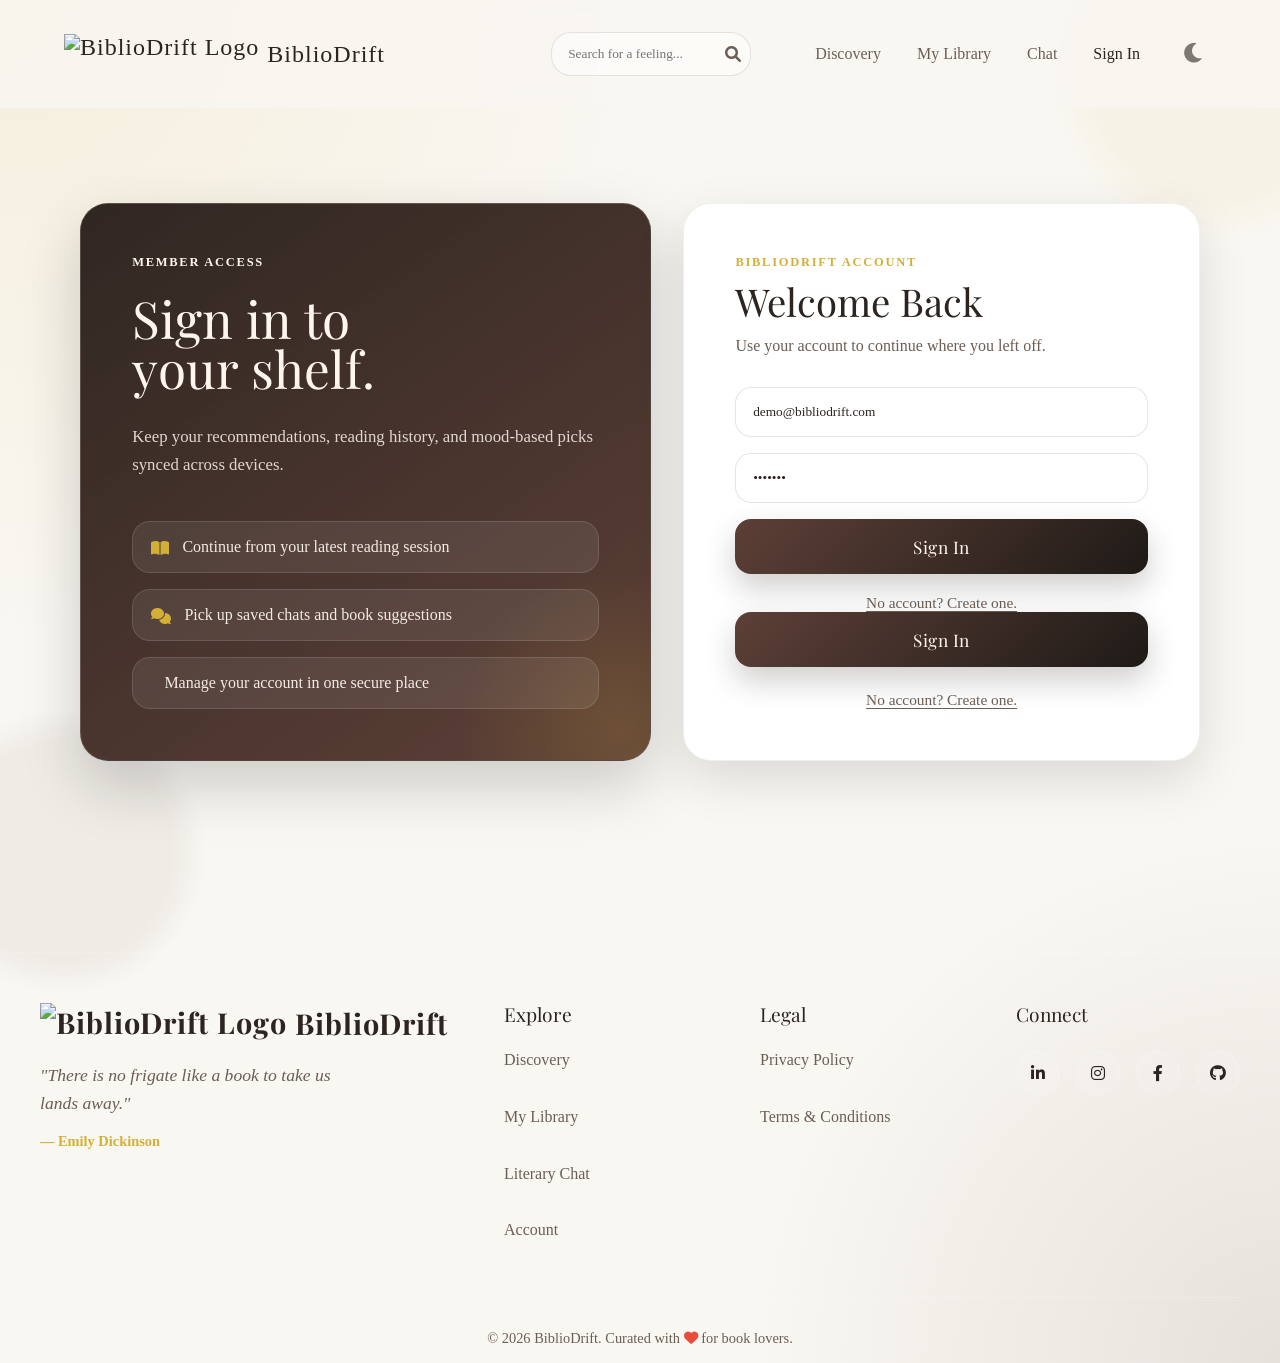
==== frontend/pages/auth.html @ 77a17949 "Merge branch 'main' into 673" ====
<!DOCTYPE html>
<html lang="en">

<head>
    <meta charset="UTF-8">
    <script>
        (function () {
            const theme = localStorage.getItem('bibliodrift_theme');
            if (theme === 'night') {
                document.documentElement.setAttribute('data-theme', 'night');
            }
        })();
    </script>
    <meta name="viewport" content="width=device-width, initial-scale=1.0">
    <title>Auth | BiblioDrift</title>
    <link rel="stylesheet" href="../css/style.css">
    <link rel="stylesheet" href="../css/style-responsive.css">
    <link href="https://fonts.googleapis.com/css2?family=Playfair+Display:wght@600&family=Georgia&display=swap"
        rel="stylesheet">
    <link rel="stylesheet" href="https://cdnjs.cloudflare.com/ajax/libs/font-awesome/6.0.0/css/all.min.css">
    <style>
        body.auth-page {
            background:
                radial-gradient(circle at top left, rgba(212, 175, 55, 0.12), transparent 34%),
                radial-gradient(circle at bottom right, rgba(93, 64, 55, 0.12), transparent 28%),
                var(--bg-color);
        }

        body.auth-page::before,
        body.auth-page::after {
            content: "";
            position: fixed;
            inset: auto;
            pointer-events: none;
            z-index: 0;
            border-radius: 50%;
            filter: blur(10px);
            opacity: 0.7;
        }

        body.auth-page::before {
            width: 18rem;
            height: 18rem;
            top: -4rem;
            right: -5rem;
            background: rgba(212, 175, 55, 0.08);
        }

        body.auth-page::after {
            width: 16rem;
            height: 16rem;
            bottom: -5rem;
            left: -4rem;
            background: rgba(93, 64, 55, 0.08);
        }

        body.auth-page main.auth-main {
            position: relative;
            z-index: 1;
            max-width: none;
            min-height: calc(100vh - 120px);
            display: flex;
            align-items: center;
            justify-content: center;
            padding: 2rem 4rem 4rem;
        }

        .auth-shell {
            width: min(1120px, 100%);
            display: grid;
            grid-template-columns: minmax(0, 1.05fr) minmax(360px, 0.95fr);
            gap: 2rem;
            align-items: stretch;
        }

        .auth-intro {
            position: relative;
            overflow: hidden;
            padding: clamp(2rem, 4vw, 3.5rem);
            border-radius: 28px;
            background:
                linear-gradient(145deg, rgba(44, 36, 32, 0.92), rgba(93, 64, 55, 0.85)),
                var(--wood-dark);
            color: #fff7ef;
            box-shadow: 0 24px 60px rgba(0, 0, 0, 0.18);
            border: 1px solid rgba(255, 255, 255, 0.12);
            display: flex;
            flex-direction: column;
            justify-content: space-between;
            min-height: 100%;
        }

        .auth-intro::after {
            content: "";
            position: absolute;
            inset: auto -8rem -8rem auto;
            width: 20rem;
            height: 20rem;
            border-radius: 50%;
            background: radial-gradient(circle, rgba(212, 175, 55, 0.16), transparent 70%);
        }

        .auth-eyebrow,
        .auth-kicker {
            letter-spacing: 0.14em;
            text-transform: uppercase;
            font-size: 0.78rem;
            font-weight: 700;
        }

        .auth-intro h1 {
            margin-top: 0.85rem;
            max-width: 10ch;
            font-size: clamp(2.25rem, 4vw, 4.25rem);
            line-height: 0.98;
        }

        .auth-copy {
            margin-top: 1.25rem;
            max-width: 34rem;
            font-size: 1.05rem;
            line-height: 1.7;
            color: rgba(255, 247, 239, 0.84);
        }

        .auth-highlights {
            list-style: none;
            margin-top: 2rem;
            display: grid;
            gap: 1rem;
            position: relative;
            z-index: 1;
        }

        .auth-highlights li {
            display: flex;
            align-items: flex-start;
            gap: 0.85rem;
            padding: 1rem 1.1rem;
            border-radius: 18px;
            background: rgba(255, 255, 255, 0.08);
            border: 1px solid rgba(255, 255, 255, 0.12);
            color: rgba(255, 247, 239, 0.93);
        }

        .auth-highlights i {
            margin-top: 0.1rem;
            color: var(--accent-gold);
            flex-shrink: 0;
        }

        .auth-container {
            width: 100%;
            max-width: none;
            margin: 0;
            padding: clamp(2rem, 4vw, 3.25rem);
            border-radius: 28px;
            text-align: left;
            background: var(--book-bg);
            backdrop-filter: blur(14px);
            box-shadow: 0 18px 50px rgba(0, 0, 0, 0.12);
            border: 1px solid rgba(0, 0, 0, 0.06);
        }

        .auth-kicker {
            color: var(--accent-gold);
        }

        #authTitle {
            margin-top: 0.7rem;
            font-size: clamp(2rem, 3vw, 2.6rem);
            line-height: 1.05;
        }

        .auth-subtitle {
            margin-top: 0.75rem;
            color: var(--text-muted);
            line-height: 1.6;
        }

        #authForm {
            margin-top: 1.75rem;
            display: grid;
            gap: 1rem;
        }

        #nameField {
            display: none;
        }

        .input-group {
            margin: 0;
        }

        .auth-input {
            width: 100%;
            min-height: 3.5rem;
            padding: 1rem 1.05rem;
            border: 1px solid var(--input-border);
            border-radius: 16px;
            background: var(--input-bg);
            font-family: "Georgia", serif;
            color: var(--text-main);
            transition: border-color 0.25s ease, box-shadow 0.25s ease, transform 0.25s ease, background-color 0.25s ease;
        }

        .auth-input::placeholder {
            color: color-mix(in srgb, var(--text-muted) 70%, transparent);
        }

        .auth-input:focus {
            outline: none;
            background: var(--book-bg);
            border-color: rgba(212, 175, 55, 0.55);
            box-shadow: 0 0 0 4px rgba(212, 175, 55, 0.16);
            transform: translateY(-1px);
        }

        .auth-btn {
            width: 100%;
            min-height: 3.65rem;
            padding: 1rem 1.2rem;
            border: none;
            border-radius: 16px;
            cursor: pointer;
            background: linear-gradient(135deg, var(--wood-dark), #1f1a17);
            color: #fff7ef;
            font-family: 'Playfair Display', serif;
            font-size: 1.08rem;
            letter-spacing: 0.03em;
            box-shadow: 0 14px 30px rgba(44, 36, 32, 0.22);
            transition: transform 0.2s ease, box-shadow 0.2s ease, filter 0.2s ease;
        }

        .auth-btn:hover {
            transform: translateY(-1px);
            box-shadow: 0 18px 34px rgba(44, 36, 32, 0.28);
            filter: brightness(1.04);
        }

        .auth-footer {
            margin-top: 1.25rem;
            text-align: center;
        }

        .toggle-link {
            display: inline-flex;
            color: var(--text-muted);
            font-size: 0.96rem;
            cursor: pointer;
            text-decoration: underline;
            text-underline-offset: 0.2em;
        }

        @media (max-width: 900px) {
            body.auth-page main.auth-main {
                padding: 1.5rem 1rem 2.5rem;
            }

            .auth-shell {
                grid-template-columns: 1fr;
            }

            .auth-intro {
                order: 2;
                min-height: auto;
            }

            .auth-container {
                order: 1;
            }
        }

        @media (max-width: 560px) {
            body.auth-page main.auth-main {
                padding-inline: 0.75rem;
            }

            .auth-intro,
            .auth-container {
                border-radius: 22px;
            }

            .auth-highlights li {
                padding: 0.9rem 0.95rem;
            }
        }
    </style>
    <link rel="icon" href="../assets/images/biblioDrift_favicon.png" type="image/png">
    <!-- PWA -->
    <link rel="manifest" href="../manifest.json">
    <meta name="theme-color" content="#2c2420">
    <meta name="apple-mobile-web-app-capable" content="yes">
    <meta name="apple-mobile-web-app-status-bar-style" content="black-translucent">
    <meta name="apple-mobile-web-app-title" content="BiblioDrift">
    <link rel="apple-touch-icon" href="../assets/images/biblioDrift_favicon.png">
</head>

<body class="auth-page">
    <header>
        <a href="index.html" class="logo">
            <img style="height: 40px" src="../assets/images/biblioDrift_favicon.png" alt="BiblioDrift Logo"> BiblioDrift
        </a>
        <div class="header-controls">
            <div class="search-bar">
                <input type="text" id="searchInput" class="search-input" placeholder="Search for a feeling...">
                <i class="fa-solid fa-search search-icon"></i>
            </div>
            <nav class="nav-links">
                <div class="tooltip">
                    <a href="index.html">Discovery</a>
                    <span class="tooltip-text"><i class="fa-solid fa-wand-magic-sparkles"></i> Explore books</span>
                </div>
                <div class="tooltip">
                    <a href="library.html">My Library</a>
                    <span class="tooltip-text"><i class="fa-solid fa-book"></i> My Library</span>
                </div>
                <div class="tooltip">
                    <a href="chat.html">Chat</a>
                    <span class="tooltip-text"><i class="fa-solid fa-comments"></i> Chat</span>
                </div>
                <div class="tooltip">
                    <a href="auth.html" class="active">Sign In</a>
                    <span class="tooltip-text"><i class="fa-solid fa-key"></i> Access account</span>
                </div>
            </nav>
            <button id="themeToggle" class="btn-icon" title="Toggle Theme">
                <i class="fa-solid fa-moon"></i>
            </button>
        </div>
    </header>

    <main class="auth-main">
        <section class="auth-shell">
            <aside class="auth-intro" aria-label="Authentication benefits">
                <p class="auth-eyebrow">Member access</p>
                <h1>Sign in to your shelf.</h1>
                <p class="auth-copy">
                    Keep your recommendations, reading history, and mood-based picks synced across devices.
                </p>
                <ul class="auth-highlights">
                    <li><i class="fa-solid fa-book-open"></i> Continue from your latest reading session</li>
                    <li><i class="fa-solid fa-comments"></i> Pick up saved chats and book suggestions</li>
                    <li><i class="fa-solid fa-shield-heart"></i> Manage your account in one secure place</li>
                </ul>
            </aside>

            <div class="auth-container">
                <p class="auth-kicker">BiblioDrift account</p>
                <h2 id="authTitle">Welcome Back</h2>
                <p class="auth-subtitle">Use your account to continue where you left off.</p>

                <form id="authForm" data-mode="login" onsubmit="handleAuth(event)">
                    <div id="nameField">
                        <input type="text" id="username" class="auth-input" placeholder="Full Name" autocomplete="name">
                    </div>

                    <div class="input-group">
                        <input type="email" id="email" class="auth-input" placeholder="Email Address" value="demo@bibliodrift.com" required autocomplete="email">
                    </div>

                    <div class="input-group">
                        <input type="password" id="password" class="auth-input" placeholder="Password" value="demo123" required autocomplete="current-password">
                    </div>

                    <button type="submit" id="submitBtn" class="auth-btn">
                        Sign In
                    </button>
                </form>

                <div class="auth-footer">
                    <span id="toggleText" class="toggle-link">
                        No account? Create one.
                    </span>
                </div>
                
                <!-- 
                    =============================================================
                    SECURITY COMPLIANCE: CSRF TOKEN FIELD
                    =============================================================
                    This hidden input is dynamically populated with a one-time 
                    security token provided by the backend. It protects against
                    Cross-Site Request Forgery attacks by ensuring that the 
                    form submission originated from this specific application 
                    instance.
                    =============================================================
                -->
                <input type="hidden" id="csrf_token" name="csrf_token" value="">
                
                <!-- Primary Action Button -->
                <button type="submit" id="submitBtn" class="auth-btn">
                    Sign In
                </button>
            </form>
            
            <!-- Mode Toggle Link -->
            <div class="auth-footer" style="margin-top: 1.5rem;">
                <span id="toggleText" class="toggle-link">
                    No account? Create one.
                </span>
            </div>
        </section>
    </main>

    <script src="../js/config.js"></script>
    <script src="../js/footer.js"></script>
    <script src="../js/app.js"></script>
    <script src="../script/header-scroll.js"></script>
    <script>
        const toggleText = document.getElementById('toggleText');
        const authForm = document.getElementById('authForm');
        const authTitle = document.getElementById('authTitle');
        const nameField = document.getElementById('nameField');
        const submitBtn = document.getElementById('submitBtn');
        const passwordInput = document.getElementById('password');

        if (toggleText) {
            toggleText.addEventListener('click', () => {
                const isLogin = authForm.dataset.mode !== 'register';
                if (isLogin) {
                    authForm.dataset.mode = 'register';
                    authTitle.textContent = 'Create Account';
                    nameField.style.display = 'block';
                    submitBtn.textContent = 'Sign Up';
                    toggleText.textContent = 'Already have an account? Sign in.';
                    passwordInput.autocomplete = 'new-password';
                } else {
                    authForm.dataset.mode = 'login';
                    authTitle.textContent = 'Welcome Back';
                    nameField.style.display = 'none';
                    submitBtn.textContent = 'Sign In';
                    toggleText.textContent = 'No account? Create one.';
                    passwordInput.autocomplete = 'current-password';
                }
            });
        }
    </script>
    <script src="../js/pwa.js"></script>
    <script>
        /**
         * ==============================================================================
         * CSRF INITIALIZATION LOGIC
         * ==============================================================================
         * On document load, we query the backend's CSRF endpoint to retrieve a 
         * fresh security token. This token is then stored in the hidden form 
         * field and utilized in the 'handleAuth' submission headers.
         * ==============================================================================
         */
        document.addEventListener('DOMContentLoaded', async () => {
            try {
                // We use MOOD_API_BASE from config.js
                const response = await fetch(`${MOOD_API_BASE}/csrf-token`, {
                    method: 'GET',
                    credentials: 'include'
                });
                
                if (response.ok) {
                    const result = await response.json();
                    const token = result.data?.csrf_token;
                    
                    if (token) {
                        const csrfInput = document.getElementById('csrf_token');
                        if (csrfInput) {
                            csrfInput.value = token;
                            if (window.IS_DEV) console.log('[Security] CSRF Token initialized successfully.');
                        }
                    }
                } else {
                    console.error('[Security] Failed to fetch CSRF token from backend.');
                }
            } catch (error) {
                console.error('[Security] Network error while fetching security token:', error);
            }
        });
    </script>
</body>

</html>
---- frontend/css/style.css ----
:root {
    /* Fix: WCAG AA Contrast Floor - Issue #534 */
.glass-panel,
.book-tooltip,
.book-detail-modal,
[class*="glass"] {
    background: rgba(0, 0, 0, 0.45) !important;
    backdrop-filter: blur(12px);
    -webkit-backdrop-filter: blur(12px);
}
    /* Day Theme (Default) */
    --bg-color: #f9f7f2;
    --header-bg: rgba(249, 247, 242, 0.8);
    --text-main: #2c2420;
    --text-muted: #6b5e55;
    --accent-gold: #d4af37;
    --wood-dark: #5d4037;
    --wood-light: #8d6e63;
    --glass-bg: rgba(255, 255, 255, 0.1);
    --glass-border: rgba(255, 255, 255, 0.2);
    --shadow-soft: 0 10px 30px rgba(0, 0, 0, 0.05);
    --input-bg: rgba(255, 255, 255, 0.5);
    --input-border: rgba(0, 0, 0, 0.1);
    --book-bg: #fff;
    --paper-color: #fffdf9;

    /* Vibe Colors */
    --vibe-mystery: #78909c;
    --vibe-romance: #ef9a9a;
    --vibe-classic: #a1887f;

    /* Dimensions */
    --book-width: 160px;
    --book-height: 240px;
    --book-thick: 40px;
}

[data-theme="night"] {
    /* Night Theme (Dark Wood) */
    --bg-color: #1e1a18;
    --header-bg: rgba(30, 26, 24, 0.85);
    --text-main: #e0d5cb;
    --text-muted: #a89a8e;
    --accent-gold: #fccb4e;
    --wood-dark: #3e2723;
    --wood-light: #5d4037;
    --glass-bg: rgba(0, 0, 0, 0.3);
    --glass-border: rgba(255, 255, 255, 0.05);
    --shadow-soft: 0 10px 40px rgba(0, 0, 0, 0.4);
    --input-bg: rgba(0, 0, 0, 0.2);
    --input-border: rgba(255, 255, 255, 0.1);
    --book-bg: #2c2420;
    --paper-color: #e0d5cb;
}

* {
    box-sizing: border-box;
    margin: 0;
    padding: 0;
}

html {
    scroll-behavior: smooth;
    transition: background-color 0.4s ease, color 0.4s ease;
}

body {
    background-color: var(--bg-color);
    color: var(--text-main);
    font-family: "Georgia", serif;
    /* Classic serif for books */
    overflow-x: hidden;
    min-height: 100vh;
    transition: background-color 0.4s ease, color 0.4s ease, border-color 0.4s ease, box-shadow 0.4s ease;
}

/* Explicit night-mode overrides — bulletproof fallback */
[data-theme="night"] body,
html[data-theme="night"],
html[data-theme="night"] body {
    background-color: #1e1a18 !important;
    color: #fff5f5 !important;
}

[data-theme="night"] header {
    background: rgba(30, 26, 24, 0.85) !important;
}

[data-theme="night"] .search-input,
[data-theme="night"] input {
    background: rgba(0, 0, 0, 0.2) !important;
    color: #e0d5cb !important;
    border-color: rgba(255, 255, 255, 0.1) !important;
}


/* Global Wooden Scrollbar Styling */
::-webkit-scrollbar {
    width: 12px;
}

::-webkit-scrollbar-track {
    background: var(--bg-color);
}

::-webkit-scrollbar-thumb {
    background: linear-gradient(180deg, var(--wood-dark), var(--wood-light));
    border-radius: 6px;
    border: 2px solid var(--bg-color);
}

::-webkit-scrollbar-thumb:hover {
    background: linear-gradient(180deg, var(--wood-light), var(--wood-dark));
    box-shadow: inset 0 0 6px rgba(0, 0, 0, 0.3);
}

h1,
h2,
h3 {
    font-weight: normal;
    font-family: "Playfair Display", serif;
    /* Elegant headings */
}

/* --- Layout --- */
header {
    padding: 2rem 4rem;
    display: flex;
    justify-content: space-between;
    align-items: center;
    position: sticky;
    top: 0;
    z-index: 100;
    background: var(--header-bg);
    backdrop-filter: blur(10px);
    transition: background-color 0.4s ease, color 0.4s ease, backdrop-filter 0.4s ease;
}

.header-controls {
    display: flex;
    align-items: center;
    gap: 2rem;
}

.search-bar {
    position: relative;
    display: flex;
    align-items: center;
}

.search-input {
    background: var(--input-bg);
    border: 1px solid var(--input-border);
    padding: 0.5rem 1rem;
    border-radius: 20px;
    font-family: "Georgia", serif;
    width: 200px;
    transition: all 0.4s ease;
    outline: none;
    color: var(--text-main);
}

.search-input:focus {
    background: var(--book-bg);
    width: 300px;
    box-shadow: var(--shadow-soft);
}

.search-icon {
    position: absolute;
    right: 10px;
    color: var(--text-muted);
    cursor: pointer;
    transition: color 0.3s ease;
}

.search-icon:hover {
    color: var(--text-main);
}

.logo {
    font-size: 1.5rem;
    letter-spacing: 1px;
    color: var(--text-main);
    text-decoration: none;
    display: flex;
    align-items: center;
    gap: 0.5rem;
}

.nav-links a {
    text-decoration: none;
    color: var(--text-muted);
    margin-left: 2rem;
    transition: color 0.3s ease;
}

.nav-links a:hover,
.nav-links a.active {
    color: var(--text-main);
}

/* === ANIMATED HOVER TOOLTIPS FOR NAVIGATION (NEW) === */
.tooltip {
    position: relative;
    display: inline-block;
}

.tooltip-text {
    position: absolute;
    left: 50%;
    bottom: calc(100% + 8px);
    transform: translateX(-50%) scale(0.95) translateY(6px);
    padding: 10px 14px;
    background: #fffaf3;
    color: #2b2b2b;
    font-size: 13px;
    font-weight: 500;
    white-space: nowrap;
    border-radius: 10px;
    box-shadow: 0 8px 20px rgba(0, 0, 0, 0.15);
    border: 1px solid rgba(0, 0, 0, 0.08);
    opacity: 0;
    visibility: hidden;
    pointer-events: none;
    transition: all 0.25s ease;
    z-index: 9999;
}

.tooltip-text::after {
    content: "";
    position: absolute;
    top: 100%;
    left: 50%;
    transform: translateX(-50%) rotate(45deg);
    width: 12px;
    height: 12px;
    background: #fffaf3;
    border-left: 1px solid rgba(0, 0, 0, 0.08);
    border-bottom: 1px solid rgba(0, 0, 0, 0.08);
}

.tooltip:hover .tooltip-text {
    opacity: 1;
    visibility: visible;
    transform: translateX(-40%) scale(1) translateY(0);
}

.tooltip-text i {
    margin-right: 5px;
    color: var(--accent-gold);
}

main {
    padding: 2rem 4rem;
    max-width: 1400px;
    margin: 0 auto;
    width: 100%;
    overflow-x: hidden;
}

/* --- Hero --- */
.hero {
    text-align: center;
    padding: 6rem 1rem;
    animation: heroFade 1s ease-out;
}

@keyframes heroFade {
    from {
        opacity: 0;
        transform: translateY(15px);
    }

    to {
        opacity: 1;
        transform: translateY(0);
    }
}


.hero h1 {
    font-size: clamp(2.5rem, 8vw, 4.5rem);
    margin-bottom: 1.5rem;
    font-style: italic;
    line-height: 1.2;
    letter-spacing: 0.5px;
    text-shadow: 2px 2px 4px rgba(0, 0, 0, 0.2);
}

.hero p {
    color: var(--text-muted);
    font-size: 1.2rem;
    line-height: 1.8;
    max-width: 55ch;
    margin: 0 auto;
}

/* --- Curated Tables (Horizontal Scroll) --- */
.curated-section {
    margin-bottom: 6rem;
    width: 100%;
    overflow-x: hidden;
}

.section-header {
    margin-: 0 1rem 0.5rem 1rem;
    display: flex;
    justify-content: space-between;
    align-items: baseline;
    flex-wrap: wrap;
    gap: 1rem
    justify-content: space-between;
    align-items: baseline;
}

.curated-row {
    display: flex;
    gap: 3rem;
    padding: 2rem 1rem;
    overflow-x: auto;
    overflow-y: hidden;
    /* Allow horizontal scrolling on mobile */
    perspective: 1000px;
    -webkit-overflow-scrolling: touch;
    scroll-behavior: smooth;
    flex-wrap: nowrap;
}

/* --- 3D Book Component --- */
.book-scene {
    width: var(--book-width);
    height: var(--book-height);
    perspective: 1000px;
    cursor: pointer;
    flex-shrink: 0;
    min-width: var(--book-width);
}

.book {
    width: 100%;
    height: 100%;
    position: relative;
    transform-style: preserve-3d;
    /* Bouncy cozy feel */
    transform-origin: center center -20px;
    /* Pivot inside the book */
    animation: floatIn 0.8s ease-out backwards;
}

@keyframes floatIn {
    from {
        opacity: 0;
        transform: translateY(50px) scale(0.9);
    }

    to {
        opacity: 1;
        transform: translateY(0) scale(1);
    }
}

.book.flipped {
    transform: rotateY(180deg) scale(1.2) translateZ(50px);
    /* Expand and bring closer */
    z-index: 100;
}

/* Book Faces */
.book__face {
    position: absolute;
    width: 100%;
    height: 100%;
    backface-visibility: hidden;
    /* Hide back when front is clear */
    border-radius: 4px 8px 8px 4px;
    box-shadow: 5px 5px 15px rgba(0, 0, 0, 0.15);
}

.book__face--front {
    background: var(--book-bg);
    transform: rotateY(0deg);
    z-index: 2;
}

.book__face--front img {
    width: 100%;
    height: 100%;
    object-fit: cover;
    border-radius: 4px 8px 8px 4px;
}

.book__face--back {
    transform: rotateY(180deg);
    background: var(--paper-color);
    /* Paper color */
    padding: 1.5rem;
    display: flex;
    flex-direction: column;
    justify-content: space-between;
    border: 1px solid var(--glass-border);
    z-index: 1;
    color: #2c2420;
    /* Keep text dark for paper feel even in night mode */
}

/* The Spine */
.book__face--spine {
    position: absolute;
    width: var(--book-thick);
    height: 100%;
    left: 0;
    top: 0;
    transform: rotateY(-90deg) translateZ(calc(var(--book-thick) / 2));
}

/* Improved 3D Box Model */
/* Re-defining .book for proper thickness volume */
.book {
    transform-origin: center center -20px;
    /* Pivot inside the book */
}

.book__face--front {
    transform: translateZ(20px);
}

.book__face--back {
    transform: rotateY(180deg) translateZ(20px);
}

.book__face--spine {
    width: 40px;
    height: 100%;
    background: #333;
    /* Default spine color */
    transform: rotateY(-90deg) translateZ(20px);
    /* Adjust positioning to be flush left of front face */
    left: -20px;
    /* Half thickness */
}

.book__face--right {
    /* Pages */
    width: 40px;
    height: 100%;
    background: linear-gradient(to right, #fff, #f0f0f0 20%, #fff 40%);
    transform: rotateY(90deg) translateZ(140px);
    /* Width - half thickness */
    left: auto;
    right: -20px;
}

/* Hover Effect: Pull out */
.book-scene:hover .book:not(.flipped) {
    transform: translateZ(30px) translateY(-10px) rotateY(-10deg);
}

/* Glassmorphism Overlay (Quick view) */
.glass-overlay {
    position: absolute;
    bottom: 10px;
    left: 10px;
    right: 10px;
    background: rgba(255, 255, 255, 0.7);
    backdrop-filter: blur(8px);
    padding: 0.5rem;
    border-radius: 6px;
    opacity: 0;
    transform: translateY(10px);
    transition: all 0.3s ease;
    pointer-events: none;
    /* Let clicks pass to book */
}

.book-scene:hover .glass-overlay {
    opacity: 1;
    transform: translateY(0);
}

/* Back of book content */
.handwritten-note {
    font-family: "Courier New", Courier, monospace;
    /* Placeholder for handwriting font */
    color: var(--text-muted);
    font-size: 0.9rem;
    line-height: 1.4;
    background: #fffdc2;
    padding: 10px;
    transform: rotate(-2deg);
    box-shadow: 2px 2px 5px rgba(0, 0, 0, 0.1);
    margin-bottom: 1rem;
}

/* Read details Button */
.read-details-btn {
    background-color: #3e2723; 
    color: #fffdf9;
    border: 1px solid var(--accent-gold);
    padding: 6px 16px; 
    border-radius: 6px;
    font-family: 'Playfair Display', 'Georgia', serif;
    font-size: 0.82rem;
    cursor: pointer;
    display: flex;
    align-items: center;
    justify-content: center;
    gap: 6px; 
    margin: 8px auto 14px auto;
    width: 96%; 
    box-shadow: 0 3px 6px rgba(0, 0, 0, 0.15);
    transition: background-color 0.2s ease-in-out;
    white-space: nowrap; 
}

.read-details-btn:hover {
    background-color: #5d4037;
}

.book__face--back .book-actions {
    justify-content: space-around;
    padding: 0 10px;
    width: 100%;
    margin-bottom: -6px;
}

.book-actions {
    display: flex;
    gap: 0.35rem;
    justify-content: center;
    align-items: center;
    width: 100%;
}

.btn-icon {
    border: none;
    background: none;
    cursor: pointer;
    font-size: 1rem;
    padding: 0.15rem 0.25rem;
    opacity: 0.6;
    transition: opacity 0.2s, transform 0.12s;
}

.btn-icon:hover {
    opacity: 1;
    transform: scale(1.08);
}

/* --- Virtual Shelves --- */
.shelves-container {
    width: 100%;
    overflow-x: hidden;
    display: flex;
    flex-direction: column;
    gap: 4rem;
    padding: 2rem 0;
}

.shelf-row {
    position: relative;
    padding: 0 2rem 1.5rem 2rem;
    /* Realistic Wood Texture Gradient */
    background:
        repeating-linear-gradient(90deg,
            transparent 0,
            transparent 4px,
            rgba(0, 0, 0, 0.02) 5px,
            transparent 10px),
        linear-gradient(to bottom, #5d4037 0%, #3e2723 100%);
    border-bottom: 25px solid #281a15;
    /* Thicker front lip */
    border-radius: 4px;
    box-shadow:
        0 20px 20px -10px rgba(0, 0, 0, 0.3),
        inset 0 2px 20px rgba(0, 0, 0, 0.2);
    display: flex;
    align-items: flex-end;
    gap: 1.5rem;
    /* More spacing for expanded books */
    min-height: 280px;
    flex-wrap: nowrap;
    overflow-x: auto;
    -webkit-overflow-scrolling: touch;
}

.shelf-row::after {
    /* Depth shadow on wall behind books */
    content: "";
    position: absolute;
    bottom: 25px;
    /* Above bottom lip */
    left: 0;
    right: 0;
    height: 100%;
    z-index: -1;
    background: linear-gradient(to bottom,
            rgba(0, 0, 0, 0.1),
            rgba(0, 0, 0, 0.4));
    pointer-events: none;
}

.shelf-label {
    position: absolute;
    top: -20px;
    left: 0;
    font-size: 1.2rem;
    color: var(--wood-light);
    font-style: italic;
}

/* --- Mood Analysis Styles --- */

/* Mood Tags on Book Covers */
.mood-tags {
    position: absolute;
    top: 5px;
    left: 5px;
    display: flex;
    flex-direction: column;
    gap: 2px;
}

.mood-tag {
    background: rgba(0, 0, 0, 0.7);
    color: white;
    padding: 2px 6px;
    border-radius: 10px;
    font-size: 0.7rem;
    font-weight: bold;
    text-transform: capitalize;
}

/* Mood-specific colors */
.mood-cozy {
    background: #8d6e63 !important;
}

.mood-dark {
    background: #424242 !important;
}

.mood-mysterious {
    background: #5e35b1 !important;
}

.mood-romantic {
    background: #e91e63 !important;
}

.mood-adventurous {
    background: #ff5722 !important;
}

.mood-melancholy {
    background: #607d8b !important;
}

.mood-uplifting {
    background: #4caf50 !important;
}

.mood-intense {
    background: #f44336 !important;
}

.mood-whimsical {
    background: #9c27b0 !important;
}

.mood-thought-provoking {
    background: #795548 !important;
}

/* Glass overlay mood tags */
.glass-mood-tags {
    margin-top: 0.5rem;
    display: flex;
    gap: 0.25rem;
    flex-wrap: wrap;
}

.glass-mood-tag {
    background: rgba(255, 255, 255, 0.3);
    padding: 1px 4px;
    border-radius: 8px;
    font-size: 0.6rem;
    text-transform: capitalize;
}

/* Back of book mood analysis */
.mood-analysis {
    margin-top: 1rem;
    padding-top: 0.5rem;
    border-top: 1px solid rgba(0, 0, 0, 0.1);
}

.mood-tags-back {
    display: flex;
    gap: 0.25rem;
    flex-wrap: wrap;
    margin-top: 0.25rem;
}

.mood-tag-small {
    background: var(--accent-gold);
    color: white;
    padding: 1px 4px;
    border-radius: 6px;
    font-size: 0.6rem;
    text-transform: capitalize;
}

/* Mood Analysis Modal */
.mood-modal {
    position: fixed;
    top: 0;
    left: 0;
    width: 100%;
    height: 100%;
    background: rgba(0, 0, 0, 0.7);
    display: flex;
    justify-content: center;
    align-items: center;
    z-index: 1000;
    backdrop-filter: blur(5px);
}

.mood-modal-content {
    background: var(--book-bg);
    border-radius: 12px;
    max-width: 500px;
    width: 90%;
    max-height: 80vh;
    overflow-y: auto;
    box-shadow: var(--shadow-soft);
    border: 1px solid var(--glass-border);
    display: flex;
    flex-direction: column;
}

.mood-modal-header {
    padding: 1.5rem;
    border-bottom: 1px solid var(--glass-border);
    display: flex;
    justify-content: space-between;
    align-items: center;
}

.mood-modal-header h3 {
    margin: 0;
    color: var(--text-main);
}

.close-modal {
    background: none;
    border: none;
    font-size: 1.5rem;
    cursor: pointer;
    color: var(--text-muted);
    padding: 0;
    width: 30px;
    height: 30px;
    display: flex;
    align-items: center;
    justify-content: center;
}

.close-modal:hover {
    color: var(--text-main);
}

.mood-modal-body {
    padding: 1.5rem;
}

.mood-section {
    margin-bottom: 1.5rem;
}

.mood-section h4 {
    margin: 0 0 0.5rem 0;
    color: var(--text-main);
    font-size: 1rem;
}

/* Sentiment Bar */
.sentiment-bar {
    width: 100%;
    height: 8px;
    background: #e0e0e0;
    border-radius: 4px;
    overflow: hidden;
    margin: 0.5rem 0;
}

.sentiment-fill {
    height: 100%;
    background: linear-gradient(to right, #f44336, #ff9800, #4caf50);
    transition: width 0.3s ease;
}

/* Large mood tags in modal */
.mood-tags-large {
    display: flex;
    gap: 0.5rem;
    flex-wrap: wrap;
}

.mood-tag-large {
    padding: 0.5rem 1rem;
    border-radius: 20px;
    font-size: 0.9rem;
    font-weight: bold;
    color: white;
    text-transform: capitalize;
}

/* Vibe quote styling */
.vibe-quote {
    background: var(--paper-color);
    padding: 1rem;
    border-radius: 8px;
    font-style: italic;
    color: #2c2420;
    border-left: 4px solid var(--accent-gold);
    margin: 0.5rem 0;
}

/* Mood button in book actions */
.mood-btn {
    color: var(--accent-gold) !important;
}

.mood-btn:hover {
    color: var(--wood-dark) !important;
    transform: scale(1.1);
}

/* Responsive mood modal */
@media (max-width: 768px) {
    .mood-modal-content {
        width: 95%;
        margin: 1rem;
    }

    .mood-tags-large {
        flex-direction: column;
    }

    .mood-tag-large {
        text-align: center;
    }
}

/* Utilities */
.hidden {
    display: none !important;
}

/* --- Constellation View --- */
.constellation-container {
    width: 100%;
    min-height: 600px;
    margin-top: 2rem;
    position: relative;
    border-radius: 12px;
    overflow: hidden;
    animation: fadeIn 0.5s ease;
}

.view-toggles button {
    cursor: pointer;
    transition: all 0.3s ease;
}

.view-toggles .active-view {
    box-shadow: 0 4px 15px rgba(0, 0, 0, 0.2);
    transform: scale(1.05);
}

.fade-in {
    animation: fadeIn 1s ease;
}

@keyframes fadeIn {
    from {
        opacity: 0;
        transform: translateY(10px);
    }

    to {
        opacity: 1;
        transform: translateY(0);
    }
}

/* Theme Toggle Button Enhancement */
#themeToggle {
    font-size: 1.4rem;
    color: var(--text-main);
    cursor: pointer;
    transition:
        transform 0.3s ease,
        color 0.3s ease;
}

#themeToggle:hover {
    transform: rotate(15deg) scale(1.1);
    color: var(--accent-gold);
}


.footer {
    min-height: 120px;
    width: 100%;
    background-color: #222;
    display: flex;
    flex-direction: column;
    justify-content: center;
    align-items: center;
    gap: 1.2rem;
    padding: 2rem 0;
    margin-top: 4rem;
}

.social_icons {
    display: flex;
    gap: 2rem;
    z-index: 999;
}

.social_icons a {
    color: var(--accent-gold);
    font-size: 2rem;
    transition:
        transform 0.3s ease,
        color 0.3s ease;
    text-decoration: none;
}

.social_icons a:hover {
    color: white;
    transform: translateY(-5px);
}

.reading-progress {
    margin-top: 0.75rem;
    opacity: 0.85;
}

.progress-slider {
    width: 100%;
    accent-color: var(--accent-gold);
}

.reading-progress small {
    font-size: 0.7rem;
    opacity: 0.7;
}

/* --- Glass Modal --- */
.glass-modal {
    margin: auto;
    width: 90%;
    max-width: 900px;
    background: transparent;
    border: none;
    padding: 0;
    overflow: visible;
    max-height: 95vh;
}

.glass-modal::backdrop {
    background: rgba(0, 0, 0, 0.4);
    backdrop-filter: blur(5px);
}

.modal-content {
    background: rgba(255, 255, 255, 0.65);
    backdrop-filter: blur(20px);
    -webkit-backdrop-filter: blur(20px);
    border: 1px solid var(--glass-border);
    border-radius: 20px;
    box-shadow: 0 25px 50px -12px rgba(0, 0, 0, 0.25);
    padding: 2.5rem;
    position: relative;
    overflow: hidden;
    overflow-y: auto;
    animation: modalIn 0.4s cubic-bezier(0.175, 0.885, 0.32, 1.275);
    max-height: 90vh;
}

[data-theme="night"] .modal-content {
    background: rgba(30, 26, 24, 0.8);
    border: 1px solid rgba(255, 255, 255, 0.1);
}

@keyframes modalIn {
    from {
        opacity: 0;
        transform: scale(0.9) translateY(20px);
    }

    to {
        opacity: 1;
        transform: scale(1) translateY(0);
    }
}

.close-modal-btn {
    position: absolute;
    top: 1.5rem;
    right: 1.5rem;
    background: var(--glass-bg);
    border: none;
    width: 2.5rem;
    height: 2.5rem;
    border-radius: 50%;
    cursor: pointer;
    font-size: 1.2rem;
    color: var(--text-muted);
    transition: all 0.2s;
    display: flex;
    justify-content: center;
    align-items: center;
    z-index: 10;
}

.close-modal-btn:hover {
    background: var(--accent-gold);
    color: #fff;
    transform: rotate(90deg);
}

.modal-body {
    display: grid;
    grid-template-columns: 300px 1fr;
    gap: 3rem;
}

.modal-media {
    display: flex;
    justify-content: center;
    align-items: center;
}

.modal-media img {
    width: 100%;
    height: auto;
    border-radius: 12px;
    box-shadow: 10px 10px 30px rgba(0, 0, 0, 0.2);
    transform: rotate(-3deg);
    transition: transform 0.3s;
}

.modal-media img:hover {
    transform: rotate(0) scale(1.02);
}

.modal-info {
    display: flex;
    flex-direction: column;
    gap: 1.5rem;
}

.modal-info h2 {
    font-size: 2.5rem;
    line-height: 1.2;
    margin-bottom: 0;
}

.modal-subtitle {
    font-size: 1.2rem;
    color: var(--text-muted);
    font-style: italic;
    margin-top: -1rem;
}

/* AI Insight Box */
.ai-insight-box {
    background: #fdfaf5;
    border: 1px solid rgba(212, 175, 55, 0.2);
    border-left: 4px solid var(--accent-gold);
    padding: 1.2rem 1.5rem;
    border-radius: 12px;
    margin-top: 1.5rem;
    box-shadow: 0 2px 8px rgba(0,0,0,0.03);
}

#modal-ai-note {
    font-family: "Georgia", serif;
    font-style: italic;
    color: #4a3f35 !important; /* Dark brown for high contrast */
    line-height: 1.6;
    font-size: 1.05rem;
    display: block;
}

[data-theme="night"] .ai-insight-box {
    background: linear-gradient(135deg,
            rgba(255, 255, 255, 0.05),
            rgba(0, 0, 0, 0.2));
}

.ai-insight-box::before {
    content: "";
    position: absolute;
    top: 0;
    left: 0;
    right: 0;
    height: 2px;
    background: linear-gradient(90deg,
            transparent,
            var(--accent-gold),
            transparent);
    opacity: 0.5;
}

.ai-header {
    display: flex;
    align-items: center;
    gap: 0.8rem;
    font-family: "Courier New", monospace;
    /* Tech feel */
    font-weight: bold;
    color: var(--accent-gold);
    margin-bottom: 1rem;
    text-transform: uppercase;
    letter-spacing: 1px;
    font-size: 0.9rem;
}

#modal-summary {
    line-height: 1.6;
    color: var(--text-main);
}

.modal-actions {
    margin-top: auto;
    display: flex;
    gap: 1rem;
}

.btn-primary {
    background: var(--text-main);
    color: var(--bg-color);
    border: none;
    padding: 1rem 2rem;
    border-radius: 30px;
    font-family: "Georgia", serif;
    font-size: 1.1rem;
    cursor: pointer;
    transition: all 0.3s;
    display: flex;
    align-items: center;
    gap: 0.8rem;
}

.btn-primary:hover {
    background: var(--accent-gold);
    color: #fff;
    transform: translateY(-2px);
    box-shadow: 0 5px 15px rgba(0, 0, 0, 0.1);
}

/* Responsive Modal */
@media (max-width: 768px) {
    .modal-body {
        grid-template-columns: 1fr;
    }

    .modal-media img {
        max-width: 200px;
        transform: rotate(0);
    }

    .modal-content {
        padding: 1.5rem;
    }

    .modal-info h2 {
        font-size: 1.8rem;
    }

    .ai-insight-box {
        padding: 1rem 1.2rem;
    }

    #modal-ai-note {
        font-size: 0.95rem;
    }

    .modal-actions {
        flex-direction: column;
        width: 100%;
    }

    .btn-primary,
    .btn-secondary,
    .btn-preview {
        width: 100%;
    }
}

/* ===== CHAT INTERFACE STYLES ===== */

.chat-container {
    max-width: 900px;
    margin: 0 auto;
    height: calc(100vh - 80px);
    display: flex;
    flex-direction: column;
    background: var(--glass-bg);
    backdrop-filter: blur(20px);
    border: 1px solid var(--glass-border);
    border-radius: 20px;
    overflow: hidden;
    box-shadow: var(--shadow-soft);
}

.chat-header {
    padding: 20px 25px;
    background: var(--glass-bg);
    border-bottom: 1px solid var(--glass-border);
    display: flex;
    justify-content: space-between;
    align-items: center;
}

.bookseller-info {
    display: flex;
    align-items: center;
    gap: 15px;
}

.bookseller-avatar {
    width: 50px;
    height: 50px;
    background: var(--accent-gold);
    border-radius: 50%;
    display: flex;
    align-items: center;
    justify-content: center;
    color: var(--wood-dark);
    font-size: 20px;
    box-shadow: 0 4px 15px rgba(212, 175, 55, 0.3);
}

.bookseller-details h2 {
    font-family: 'Playfair Display', serif;
    color: var(--text-main);
    font-size: 1.4rem;
    margin-bottom: 4px;
}

.status {
    display: flex;
    align-items: center;
    gap: 8px;
    color: var(--text-muted);
    font-size: 0.9rem;
}

.status-dot {
    width: 8px;
    height: 8px;
    background: #4caf50;
    border-radius: 50%;
    animation: pulse 2s infinite;
}

@keyframes pulse {

    0%,
    100% {
        opacity: 1;
    }

    50% {
        opacity: 0.5;
    }
}

.chat-actions {
    display: flex;
    gap: 10px;
}

.action-btn {
    width: 40px;
    height: 40px;
    background: var(--glass-bg);
    border: 1px solid var(--glass-border);
    border-radius: 10px;
    color: var(--text-muted);
    cursor: pointer;
    transition: all 0.3s ease;
    display: flex;
    align-items: center;
    justify-content: center;
}

.action-btn:hover {
    background: var(--accent-gold);
    color: var(--wood-dark);
    transform: translateY(-2px);
}

.chat-messages {
    flex: 1;
    overflow-y: auto;
    padding: 20px 25px;
    display: flex;
    flex-direction: column;
    gap: 20px;
}

.message {
    display: flex;
    gap: 12px;
    max-width: 80%;
}

.message.user-message {
    align-self: flex-end;
    flex-direction: row-reverse;
}

.message-avatar {
    width: 35px;
    height: 35px;
    border-radius: 50%;
    display: flex;
    align-items: center;
    justify-content: center;
    font-size: 14px;
    flex-shrink: 0;
}

.bookseller-message .message-avatar {
    background: var(--accent-gold);
    color: var(--wood-dark);
}

.user-message .message-avatar {
    background: var(--wood-light);
    color: var(--paper-color);
}

.message-content {
    flex: 1;
}

.message-bubble {
    background: var(--glass-bg);
    border: 1px solid var(--glass-border);
    border-radius: 18px;
    padding: 15px 18px;
    backdrop-filter: blur(10px);
    box-shadow: 0 4px 15px rgba(0, 0, 0, 0.1);
}

.user-message .message-bubble {
    background: var(--accent-gold);
    color: var(--wood-dark);
    border-color: var(--accent-gold);
}

.message-bubble p {
    margin-bottom: 8px;
    line-height: 1.5;
    color: var(--text-main);
}

.user-message .message-bubble p {
    color: var(--wood-dark);
}

.message-bubble p:last-child {
    margin-bottom: 0;
}

.message-time {
    font-size: 0.75rem;
    color: var(--text-muted);
    margin-top: 5px;
    text-align: left;
}

.user-message .message-time {
    text-align: right;
}

.quick-suggestions {
    padding: 15px 25px;
    border-top: 1px solid var(--glass-border);
    background: var(--glass-bg);
}

.suggestions-header {
    font-size: 0.9rem;
    color: var(--text-muted);
    margin-bottom: 12px;
}

.suggestions-list {
    display: flex;
    gap: 10px;
    flex-wrap: wrap;
}

.suggestion-btn {
    background: var(--glass-bg);
    border: 1px solid var(--glass-border);
    border-radius: 20px;
    padding: 8px 15px;
    color: var(--text-main);
    cursor: pointer;
    transition: all 0.3s ease;
    font-size: 0.85rem;
    display: flex;
    align-items: center;
    gap: 6px;
    backdrop-filter: blur(10px);
}

.suggestion-btn:hover {
    background: var(--accent-gold);
    color: var(--wood-dark);
    transform: translateY(-2px);
    box-shadow: 0 4px 15px rgba(212, 175, 55, 0.3);
}

.chat-input-container {
    padding: 20px 25px;
    border-top: 1px solid var(--glass-border);
    background: var(--glass-bg);
}

.chat-input-wrapper {
    display: flex;
    gap: 12px;
    align-items: flex-end;
    background: var(--input-bg);
    border: 1px solid var(--input-border);
    border-radius: 20px;
    padding: 12px 15px;
    backdrop-filter: blur(10px);
}

#chatInput {
    flex: 1;
    background: transparent;
    border: none;
    outline: none;
    color: var(--text-main);
    font-size: 1rem;
    line-height: 1.4;
    resize: none;
    min-height: 24px;
    max-height: 120px;
    font-family: inherit;
}

#chatInput::placeholder {
    color: var(--text-muted);
}

.send-btn {
    width: 40px;
    height: 40px;
    background: var(--accent-gold);
    border: none;
    border-radius: 50%;
    color: var(--wood-dark);
    cursor: pointer;
    transition: all 0.3s ease;
    display: flex;
    align-items: center;
    justify-content: center;
    flex-shrink: 0;
}

.send-btn:hover {
    transform: scale(1.1);
    box-shadow: 0 4px 15px rgba(212, 175, 55, 0.4);
}

.send-btn:disabled {
    opacity: 0.5;
    cursor: not-allowed;
    transform: none;
}

.input-hint {
    margin-top: 8px;
    font-size: 0.8rem;
    color: var(--text-muted);
    display: flex;
    align-items: center;
    gap: 6px;
}

/* Book Recommendations in Chat */
.book-recommendation {
    margin: 15px 0;
    padding: 15px;
    background: var(--glass-bg);
    border: 1px solid var(--glass-border);
    border-radius: 12px;
    backdrop-filter: blur(10px);
}

.book-rec-header {
    display: flex;
    justify-content: space-between;
    align-items: center;
    margin-bottom: 12px;
}

.book-rec-title {
    font-weight: 600;
    color: var(--text-main);
    font-size: 0.95rem;
}

.book-rec-count {
    font-size: 0.8rem;
    color: var(--text-muted);
    background: var(--glass-bg);
    padding: 4px 8px;
    border-radius: 10px;
}

.book-rec-grid {
    display: grid;
    grid-template-columns: repeat(auto-fill, minmax(120px, 1fr));
    gap: 12px;
}

.book-rec-item {
    background: var(--glass-bg);
    border: 1px solid var(--glass-border);
    border-radius: 8px;
    padding: 10px;
    text-align: center;
    cursor: pointer;
    transition: all 0.3s ease;
    backdrop-filter: blur(5px);
}

.book-rec-item:hover {
    transform: translateY(-3px);
    box-shadow: 0 6px 20px rgba(0, 0, 0, 0.15);
    border-color: var(--accent-gold);
}

.book-rec-cover {
    width: 60px;
    height: 90px;
    background: var(--book-bg);
    border-radius: 4px;
    margin: 0 auto 8px;
    display: flex;
    align-items: center;
    justify-content: center;
    overflow: hidden;
    box-shadow: 0 2px 8px rgba(0, 0, 0, 0.1);
    flex-shrink: 0;
}

.book-rec-cover img {
    width: 100%;
    height: 100%;
    object-fit: cover;
}

.book-rec-cover i {
    font-size: 24px;
    color: var(--text-muted);
}

.book-rec-info h4 {
    font-size: 0.8rem;
    color: var(--text-main);
    margin-bottom: 4px;
    line-height: 1.2;
    display: -webkit-box;
    -webkit-line-clamp: 2;
    line-clamp: 2;
    -webkit-box-orient: vertical;
    overflow: hidden;
}

.book-rec-info p {
    font-size: 0.7rem;
    color: var(--text-muted);
    display: -webkit-box;
    -webkit-line-clamp: 1;
    line-clamp: 1;
    -webkit-box-orient: vertical;
    overflow: hidden;
}

/* Emotion Tags & Mood Filtering */
.emotion-tags-container {
    display: flex;
    flex-wrap: wrap;
    gap: 8px;
    margin: 12px 0;
}

.emotion-tag {
    background: var(--glass-bg);
    border: 1px solid var(--glass-border);
    border-radius: 16px;
    padding: 4px 12px;
    font-size: 0.75rem;
    color: var(--text-main);
    cursor: pointer;
    transition: all 0.2s ease;
    display: flex;
    align-items: center;
    gap: 6px;
}

.emotion-tag:hover {
    background: rgba(255, 255, 255, 0.1);
    border-color: var(--accent-gold);
}

.emotion-tag.active {
    background: var(--accent-gold);
    color: #000;
    border-color: var(--accent-gold);
}

.mood-selector-modal {
    margin-top: 16px;
    padding: 16px;
    background: rgba(0, 0, 0, 0.2);
    border-radius: 12px;
    border: 1px solid var(--glass-border);
}

.mood-selector-title {
    font-family: 'Playfair Display', serif;
    font-size: 1rem;
    margin-bottom: 12px;
    color: var(--accent-gold);
}

.mood-grid {
    display: grid;
    grid-template-columns: repeat(auto-fill, minmax(100px, 1fr));
    gap: 10px;
}

.mood-item {
    padding: 8px;
    border-radius: 8px;
    background: var(--glass-bg);
    border: 1px solid var(--glass-border);
    text-align: center;
    cursor: pointer;
    transition: transform 0.2s;
}

.mood-item:hover {
    transform: scale(1.05);
    border-color: var(--accent-gold);
}

.mood-item i {
    display: block;
    font-size: 1.2rem;
    margin-bottom: 4px;
}

.mood-item span {
    font-size: 0.7rem;
    text-transform: uppercase;
    letter-spacing: 0.5px;
}

/* Typing Indicator */
.typing-indicator {
    display: flex;
    align-items: center;
    gap: 12px;
    max-width: 80%;
}

.typing-indicator .message-avatar {
    width: 35px;
    height: 35px;
    background: var(--accent-gold);
    color: var(--wood-dark);
    border-radius: 50%;
    display: flex;
    align-items: center;
    justify-content: center;
    font-size: 14px;
}

.typing-bubble {
    background: var(--glass-bg);
    border: 1px solid var(--glass-border);
    border-radius: 18px;
    padding: 15px 18px;
    backdrop-filter: blur(10px);
    display: flex;
    align-items: center;
    gap: 4px;
}

.typing-dot {
    width: 8px;
    height: 8px;
    background: var(--text-muted);
    border-radius: 50%;
    animation: typing 1.4s infinite ease-in-out;
}

.typing-dot:nth-child(2) {
    animation-delay: 0.2s;
}

.typing-dot:nth-child(3) {
    animation-delay: 0.4s;
}

@keyframes typing {

    0%,
    60%,
    100% {
        transform: translateY(0);
        opacity: 0.4;
    }

    30% {
        transform: translateY(-10px);
        opacity: 1;
    }
}

/* Responsive Design */
@media (max-width: 768px) {
    .chat-container {
        height: calc(100vh - 60px);
        border-radius: 0;
        margin: 0;
    }

    .chat-header {
        padding: 15px 20px;
    }

    .bookseller-details h2 {
        font-size: 1.2rem;
    }

    .chat-messages {
        padding: 15px 20px;
    }

    .message {
        max-width: 90%;
    }

    .suggestions-list {
        flex-direction: column;
    }

    .suggestion-btn {
        justify-content: center;
    }

    .book-rec-grid {
        grid-template-columns: repeat(auto-fill, minmax(100px, 1fr));
        gap: 8px;
    }
}

@media (max-width: 480px) {
    .chat-header {
        padding: 12px 15px;
    }

    .bookseller-avatar {
        width: 40px;
        height: 40px;
        font-size: 16px;
    }

    .bookseller-details h2 {
        font-size: 1.1rem;
    }

    .chat-messages {
        padding: 12px 15px;
    }

    .chat-input-container {
        padding: 15px;
    }

    .book-rec-grid {
        grid-template-columns: repeat(2, 1fr);
    }
}

/* ===== GENRE SECTION STYLES ===== */
.genre-grid {
display: grid;
   
    grid-template-columns: repeat(auto-fill, minmax(180px, 1fr));
    gap: 1.25rem;
    padding: 2rem 0.5rem
}

/* Genre Card - Vintage Book Spine Look */
/* Genre Card - Compact Vintage Rectangular Look */
.genre-card {
    display: flex;
    flex-direction: row;
    /* Horizontal layout */
    align-items: center;
    justify-content: flex-start;
    gap: 1rem;
    padding: 1.35rem 1.6rem;
    cursor: pointer;
    transition: all 0.3s cubic-bezier(0.23, 1, 0.32, 1);

    /* Rectangular Shape */
    border-radius: 18px;
    box-shadow: 0 10px 24px rgba(0, 0, 0, 0.18);

    min-height: 112px;
    position: relative;
    overflow: hidden;
    border: 1px solid rgba(255, 255, 255, 0.08);
    backdrop-filter: blur(10px);
}

/* Remove gold lines for cleaner small look */
.genre-card::before,
.genre-card::after {
    display: none;
}

.genre-card i {
    font-size: 1.9rem;
    margin-bottom: 0;
    margin-right: 0;
    color: rgba(255, 255, 255, 0.95);
    /* Bright White/Gold */
    text-shadow: 0 1px 3px rgba(0, 0, 0, 0.3);
    transition: transform 0.3s ease;
    flex-shrink: 0;
}

.genre-card span {
    font-family: 'Playfair Display', serif;
    font-size: 1.1rem;
    font-weight: 600;
    color: #f5f5f5;
    text-transform: capitalize;
    /* Easier to read */
    letter-spacing: 0.5px;
    text-shadow: 0 1px 2px rgba(0, 0, 0, 0.5);
    text-align: left;
    writing-mode: horizontal-tb;
    /* Horizontal Text */
    transform: none;
    line-height: 1.2;
}

.genre-card:hover {
    transform: translateY(-6px);
    box-shadow: 0 16px 30px rgba(0, 0, 0, 0.28);
    z-index: 10;
}

.genre-card:hover i {
    transform: scale(1.1);
    color: #fff;
}

/* Genre Card Colors - Vintage Leather Palette (Deep & Dark) */

/* Romance: Deep Burgundy (Vintage Red) */
.genre-card[data-genre="romance"] {
    background: linear-gradient(90deg, #4a0d24 0%, #751838 40%, #5c112a 100%);
}

/* Mystery: Midnight Navy */
.genre-card[data-genre="mystery"] {
    background: linear-gradient(90deg, #0d1b33 0%, #1a2f52 40%, #12213d 100%);
}

/* Fiction: Classic Dark Green */
.genre-card[data-genre="fiction"] {
    background: linear-gradient(90deg, #0f3316 0%, #1e5228 40%, #163d1e 100%);
}

/* Crime: Charcoal Black */
.genre-card[data-genre="crime"] {
    background: linear-gradient(90deg, #181818 0%, #2e2e2e 40%, #1f1f1f 100%);
}

/* Fantasy: Deep Royal Purple */
.genre-card[data-genre="fantasy"] {
    background: linear-gradient(90deg, #240a3d 0%, #3e1b61 40%, #2e104a 100%);
}

/* Thriller: Burnt Rust/Dark Terracotta */
.genre-card[data-genre="thriller"] {
    background: linear-gradient(90deg, #3d1508 0%, #612712 40%, #4a1a0d 100%);
}

/* Biography: Old Leather Brown */
.genre-card[data-genre="biography"] {
    background: linear-gradient(90deg, #2b1b12 0%, #4e342e 40%, #3e2723 100%);
}

/* Self-Help: Olive Drab */
.genre-card[data-genre="self-help"] {
    background: linear-gradient(90deg, #20330d 0%, #334d16 40%, #273b11 100%);
}

/* Science: Dark Slate/Teal */
.genre-card[data-genre="science"] {
    background: linear-gradient(90deg, #08282e 0%, #14424a 40%, #0e3036 100%);
}

/* History: Worn Bronze/Brown */
.genre-card[data-genre="history"] {
    background: linear-gradient(90deg, #382e1c 0%, #594a2e 40%, #453923 100%);
}

/* Genre Modal Start */

/* Genre Modal */
.genre-modal {
    position: fixed;
    top: 0;
    left: 0;
    width: 100%;
    height: 100%;
    background: rgba(0, 0, 0, 0.6);
    backdrop-filter: blur(8px);
    -webkit-backdrop-filter: blur(8px);
    border: none;
    padding: 0;
    max-width: 100%;
    max-height: 100%;
    z-index: 10000;
}

.genre-modal::backdrop {
    background: transparent;
}

.genre-modal-content {
    background: var(--bg-color);
    width: 90%;
    max-width: 1100px;
    max-height: 85vh;
    margin: 5vh auto;
    border-radius: 24px;
    overflow: hidden;
    box-shadow: 0 25px 80px rgba(0, 0, 0, 0.3);
    display: flex;
    flex-direction: column;
}

.genre-modal-header {
    display: flex;
    justify-content: space-between;
    align-items: center;
    padding: 1.5rem 2rem;
    border-bottom: 1px solid rgba(0, 0, 0, 0.1);
    background: linear-gradient(to bottom, var(--card-bg), transparent);
}

.genre-modal-header h2 {
    font-family: 'Playfair Display', serif;
    font-size: 1.75rem;
    color: var(--text-main);
    margin: 0;
}

.close-genre-modal {
    background: none;
    border: none;
    font-size: 1.5rem;
    color: var(--text-main);
    cursor: pointer;
    padding: 0.5rem;
    border-radius: 50%;
    transition: all 0.2s ease;
}

.close-genre-modal:hover {
    background: rgba(0, 0, 0, 0.1);
    transform: rotate(90deg);
}

.genre-modal-body {
    padding: 2rem;
    overflow-y: auto;
    flex: 1;
}

/* Genre Books Grid */
.genre-books-grid {
    display: grid;
    grid-template-columns: repeat(auto-fill, minmax(140px, 1fr));
    gap: 1.5rem;
    padding: 2rem;
    perspective: 1000px;
    justify-items: center;
    width: 100%;
    max-width: 100%;
}

.genre-book-card {
    background: var(--card-bg);
    border-radius: 12px;
    overflow: hidden;
    transition: all 0.3s ease;
    cursor: pointer;
    box-shadow: 0 4px 15px rgba(0, 0, 0, 0.1);
}

.genre-book-card:hover {
    transform: translateY(-5px);
    box-shadow: 0 12px 30px rgba(0, 0, 0, 0.2);
}

.genre-book-card img {
    width: 100%;
    height: 200px;
    object-fit: cover;
}

.genre-book-info {
    padding: 1rem;
}

.genre-book-info h4 {
    font-family: 'Playfair Display', serif;
    font-size: 0.95rem;
    font-weight: 600;
    color: var(--text-main);
    margin: 0 0 0.25rem 0;
    display: -webkit-box;
    -webkit-line-clamp: 2;
    line-clamp: 2;
    -webkit-box-orient: vertical;
    overflow: hidden;
}

.genre-book-info p {
    font-size: 0.8rem;
    color: var(--text-secondary);
    margin: 0;
}

.genre-loading {
    grid-column: 1 / -1;
    display: flex;
    flex-direction: column;
    align-items: center;
    justify-content: center;
    padding: 3rem;
    color: var(--text-secondary);
    gap: 1rem;
}

.genre-loading i {
    font-size: 2rem;
    color: var(--accent-gold);
}

/* Genre Responsive */
@media (max-width: 900px) {
    .genre-grid {
        grid-template-columns: repeat(auto-fit, minmax(160px, 1fr));
    }
}

@media (max-width: 600px) {
    .genre-grid {
        grid-template-columns: repeat(auto-fit, minmax(140px, 1fr));
        gap: 0.9rem;
    }

    .genre-card {
        min-height: 96px;
        padding: 1rem 1rem;
        gap: 0.85rem;
    }

    .genre-card i {
        font-size: 1.5rem;
    }

    .genre-card span {
        font-size: 0.85rem;
    }

    .genre-modal-content {
        width: 95%;
        max-height: 90vh;
        margin: 2.5vh auto;
    }

    .genre-books-grid {
        grid-template-columns: repeat(2, 1fr);
        gap: 1rem;
    }
}

/* ===== 3D BOOKSHELF STYLES =====  */

/* Main bookshelf container with perspective */
.bookshelf-3d-container {
    perspective: 1200px;
    perspective-origin: center 40%;
    padding: 2rem 0;
    min-height: 400px;
    display: flex;
    flex-direction: column;
}

/* Empty State Placeholder */
.library-empty-state {
    text-align: center;
    padding: 4rem 2rem;
    background: var(--glass-bg);
    backdrop-filter: blur(10px);
    border: 1px solid var(--glass-border);
    border-radius: 20px;
    max-width: 600px;
    margin: 2rem auto;
    animation: fadeIn 0.8s ease-out;
    display: flex;
    flex-direction: column;
    align-items: center;
    box-shadow: var(--shadow-soft);
}

.empty-state-icon {
    font-size: 4rem;
    color: var(--accent-gold);
    margin-bottom: 1.5rem;
    opacity: 0.8;
}

.library-empty-state h2 {
    font-size: 2rem;
    margin-bottom: 1rem;
    font-family: 'Playfair Display', serif;
    font-style: italic;
}

.library-empty-state p {
    color: var(--text-muted);
    font-size: 1.1rem;
    line-height: 1.6;
    max-width: 40ch;
    margin-bottom: 1rem;
}

/* Individual shelf section */
.shelf-section-3d {
    margin-bottom: 4rem;
    position: relative;
    padding-top: 2rem;
    border-top: 4px solid #3e2723;
}

.shelf-section-3d:first-child {
    border-top: none;
    padding-top: 0;
}

.shelf-section-3d .shelf-label {
    position: relative;
    top: auto;
    left: auto;
    margin-bottom: 1.5rem;
    font-size: 1.4rem;
    color: var(--text-main);
    font-style: italic;
    font-family: 'Playfair Display', serif;
    display: flex;
    align-items: center;
    gap: 0.5rem;
    padding-bottom: 0.5rem;
    border-bottom: 2px solid #4e342e;
}

/* 3D Wooden Bookshelf */
.bookshelf-3d {
    position: relative;
    transform-style: preserve-3d;
    transform: rotateX(2deg);
    min-height: 350px;
    padding: 30px 40px 20px;
    margin: 0 -20px;

    /* Realistic wood texture */
    background:
        repeating-linear-gradient(90deg,
            transparent 0,
            transparent 3px,
            rgba(0, 0, 0, 0.03) 3px,
            transparent 8px),
        repeating-linear-gradient(0deg,
            transparent 0,
            transparent 50px,
            rgba(0, 0, 0, 0.02) 50px,
            transparent 100px),
        linear-gradient(to bottom,
            #6d4c3d 0%,
            #5d4037 15%,
            #4e342e 50%,
            #3e2723 85%,
            #2c1810 100%);

    border-radius: 4px;
    box-shadow:
        inset 0 5px 15px rgba(0, 0, 0, 0.4),
        inset 0 -3px 10px rgba(255, 255, 255, 0.05),
        0 20px 40px rgba(0, 0, 0, 0.3),
        0 5px 15px rgba(0, 0, 0, 0.2);
}

/* Back wall of shelf */
.bookshelf-3d::before {
    content: '';
    position: absolute;
    top: 0;
    left: 0;
    right: 0;
    bottom: 25px;
    background:
        linear-gradient(to bottom,
            rgba(0, 0, 0, 0.3) 0%,
            rgba(0, 0, 0, 0.1) 100%);
    border-radius: 4px 4px 0 0;
    z-index: -1;
}

/* Front lip of shelf */
.bookshelf-3d::after {
    content: '';
    position: absolute;
    bottom: 0;
    left: -5px;
    right: -5px;
    height: 25px;
    background:
        linear-gradient(to bottom,
            #4e342e 0%,
            #3e2723 40%,
            #2c1810 100%);
    border-radius: 0 0 6px 6px;
    box-shadow:
        0 8px 20px rgba(0, 0, 0, 0.4),
        inset 0 2px 5px rgba(255, 255, 255, 0.1);
    transform: translateZ(20px);
}

/* Books container */
.books-row-3d {
    display: flex;
    align-items: flex-end;
    gap: 0;
    height: 300px;
    padding-bottom: 10px;
    transform-style: preserve-3d;
    position: relative;
    z-index: 1;
}

/* Individual book spine - tilted LEFT like real books */
.book-spine-3d {
    position: relative;
    transform-style: preserve-3d;
    cursor: pointer;
    transition: all 0.4s cubic-bezier(0.23, 1, 0.32, 1);
    transform-origin: bottom left;
    /* Tilt books to the LEFT (negative rotateZ) */
    transform: rotateZ(-8deg) rotateY(-5deg);
    /* Small gap between books */
    margin-right: 3px;
}

.book-spine-3d:last-child {
    margin-right: 0;
}

.book-spine-3d:nth-child(even) {
    transform: rotateZ(-6deg) rotateY(-4deg);
}

.book-spine-3d:nth-child(3n) {
    transform: rotateZ(-10deg) rotateY(-6deg);
}

.book-spine-3d:nth-child(4n) {
    transform: rotateZ(-7deg) rotateY(-3deg);
}

/* Book spine face (what you see) */
.spine-face {
    height: 100%;
    width: 100%;
    border-radius: 2px 4px 4px 2px;
    display: flex;
    flex-direction: column;
    justify-content: flex-start;
    align-items: center;
    padding: 12px 3px;
    position: relative;
    overflow: visible;
    box-shadow:
        inset 0 0 20px rgba(0, 0, 0, 0.2),
        2px 0 8px rgba(0, 0, 0, 0.3);

    /* Subtle texture overlay */
    background-image:
        linear-gradient(to right,
            rgba(0, 0, 0, 0.15) 0%,
            rgba(255, 255, 255, 0.1) 50%,
            rgba(0, 0, 0, 0.1) 100%);
    background-blend-mode: overlay;
}

/* Book spine text */
.spine-title {
    writing-mode: vertical-rl;
    text-orientation: mixed;
    transform: rotate(180deg);
    font-family: 'Georgia', serif;
    font-size: 0.85rem;
    font-weight: 700;
    color: inherit;
    text-align: center;
    line-height: 1.15;
    flex: 1;
    display: flex;
    align-items: center;
    justify-content: center;
    overflow: visible;
    white-space: nowrap;
    letter-spacing: 0.5px;
    text-shadow: 0 1px 3px rgba(0, 0, 0, 0.4);
    padding: 5px 2px;
}

.spine-author {
    writing-mode: vertical-rl;
    text-orientation: mixed;
    transform: rotate(180deg);
    font-family: 'Georgia', serif;
    font-size: 0.6rem;
    font-weight: 500;
    opacity: 0.9;
    margin-top: 8px;
    text-shadow: 0 1px 2px rgba(0, 0, 0, 0.3);
    white-space: nowrap;
}

/* Book edge (pages) - hidden for tighter packing */
.book-edge {
    display: none;
}

/* Book cover (top of book when viewed from above) */
.book-top {
    position: absolute;
    top: -6px;
    left: 0;
    right: -8px;
    height: 6px;
    background: linear-gradient(to right,
            var(--spine-color, #5d4037) 0%,
            var(--spine-color, #5d4037) calc(100% - 8px),
            #3e2723 calc(100% - 8px),
            #3e2723 100%);
    transform: rotateX(90deg) translateZ(3px);
    border-radius: 2px 2px 0 0;
}

/* Hover effect - book stands up straight and pulls forward */
.book-spine-3d:hover {
    transform: rotateZ(0deg) rotateY(0deg) translateZ(20px) translateY(-10px);
    z-index: 100;
}

.book-spine-3d:hover .spine-face {
    box-shadow:
        inset 0 0 20px rgba(0, 0, 0, 0.2),
        5px 10px 30px rgba(0, 0, 0, 0.4),
        0 0 15px rgba(212, 175, 55, 0.3);
}

/* Book tooltip */
.book-tooltip {
    position: fixed;
    background: rgba(255, 255, 255, 0.98);
    backdrop-filter: blur(20px);
    -webkit-backdrop-filter: blur(20px);
    border: 1px solid rgba(0, 0, 0, 0.1);
    border-radius: 16px;
    padding: 1.25rem;
    min-width: 280px;
    max-width: 320px;
    box-shadow:
        0 20px 60px rgba(0, 0, 0, 0.2),
        0 8px 25px rgba(0, 0, 0, 0.15);
    z-index: 10000;
    pointer-events: none;
    opacity: 0;
    transform: translateY(10px) scale(0.95);
    transition: all 0.3s cubic-bezier(0.23, 1, 0.32, 1);
}

/* Fix: Ensure light text in day theme for contrast with dark background override */
.book-tooltip .tooltip-title,
.book-tooltip .tooltip-author,
.book-tooltip .tooltip-rating-text,
.book-tooltip .tooltip-description {
    color: #f5f5f5 !important;
}

[data-theme="night"] .book-tooltip {
    background: rgba(44, 36, 32, 0.98);
    border: 1px solid rgba(255, 255, 255, 0.1);
}

.book-tooltip.visible {
    opacity: 1;
    transform: translateY(0) scale(1);
}

.tooltip-header {
    display: flex;
    gap: 1rem;
    margin-bottom: 0.75rem;
}

.tooltip-cover {
    width: 60px;
    height: 85px;
    border-radius: 4px;
    object-fit: cover;
    box-shadow: 0 4px 12px rgba(0, 0, 0, 0.15);
    flex-shrink: 0;
}

.tooltip-info {
    flex: 1;
    min-width: 0;
}

.tooltip-title {
    font-family: 'Playfair Display', serif;
    font-size: 1.1rem;
    font-weight: 600;
    color: var(--text-main);
    margin-bottom: 0.25rem;
    line-height: 1.3;
}

.tooltip-author {
    font-size: 0.9rem;
    color: var(--text-muted);
    font-style: italic;
    margin-bottom: 0.5rem;
}

.tooltip-rating {
    display: flex;
    align-items: center;
    gap: 0.5rem;
    font-size: 0.85rem;
}

.tooltip-stars {
    color: var(--accent-gold);
    letter-spacing: 2px;
}

.tooltip-rating-text {
    color: var(--text-muted);
}

.tooltip-description {
    font-size: 0.85rem;
    color: var(--text-muted);
    line-height: 1.5;
    display: -webkit-box;
    -webkit-line-clamp: 3;
    line-clamp: 3;
    -webkit-box-orient: vertical;
    overflow: hidden;
    border-top: 1px solid rgba(0, 0, 0, 0.08);
    padding-top: 0.75rem;
    margin-top: 0.5rem;
}

[data-theme="night"] .tooltip-description {
    border-top-color: rgba(255, 255, 255, 0.08);
}

.tooltip-hint {
    font-size: 0.75rem;
    color: var(--accent-gold);
    text-align: center;
    margin-top: 0.75rem;
    opacity: 0.9;
}

/* Book Detail Modal */
.book-detail-modal {
    position: fixed;
    top: 0;
    left: 0;
    right: 0;
    bottom: 0;
    background: rgba(0, 0, 0, 0.6);
    backdrop-filter: blur(8px);
    -webkit-backdrop-filter: blur(8px);
    display: flex;
    justify-content: center;
    align-items: center;
    z-index: 10001;
    opacity: 0;
    visibility: hidden;
    transition: all 0.4s ease;
    padding: 2rem;
}

.book-detail-modal.active {
    opacity: 1;
    visibility: visible;
}

.book-detail-content {
    background: var(--bg-color);
    border-radius: 24px;
    max-width: 900px;
    width: 100%;
    max-height: 90vh;
    overflow-y: auto;
    box-shadow: 0 30px 80px rgba(0, 0, 0, 0.3);
    transform: translateY(30px) scale(0.95);
    transition: all 0.4s cubic-bezier(0.23, 1, 0.32, 1);
    position: relative;
}

.book-detail-modal.active .book-detail-content {
    transform: translateY(0) scale(1);
}

.modal-close-btn {
    position: absolute;
    top: 10px;
    right: 10px;
    width: 36px;
    height: 36px;
    font-size: 1rem;
    border-radius: 50%;
    background: var(--glass-bg);
    border: 1px solid var(--glass-border);
    cursor: pointer;
    display: flex;
    align-items: center;
    justify-content: center;
    font-size: 1.5rem;
    color: var(--text-muted);
    transition: all 0.3s ease;
    z-index: 10;
}

.modal-close-btn:hover {
    background: var(--accent-gold);
    color: white;
    transform: rotate(90deg);
}

.book-detail-grid {
    display: grid;
    grid-template-columns: 280px 1fr;
    gap: 3rem;
    padding: 2.5rem;
}

.book-cover-section {
    position: relative;
}

.book-cover-3d {
    position: relative;
    transform-style: preserve-3d;
    transform: perspective(800px) rotateY(-15deg);
    transition: transform 0.5s ease;
}

.book-cover-3d:hover {
    transform: perspective(800px) rotateY(-5deg);
}

.book-cover-image {
    width: 100%;
    height: auto;
    border-radius: 8px;
    box-shadow:
        15px 15px 40px rgba(0, 0, 0, 0.3),
        5px 5px 15px rgba(0, 0, 0, 0.2);
}

.book-cover-spine {
    position: absolute;
    left: -20px;
    top: 5px;
    bottom: 5px;
    width: 20px;
    background: linear-gradient(to right,
            rgba(0, 0, 0, 0.3),
            rgba(0, 0, 0, 0.1));
    border-radius: 4px 0 0 4px;
    transform: rotateY(-90deg) translateZ(10px);
}

.book-info-section {
    display: flex;
    flex-direction: column;
    gap: 1.5rem;
}

.book-title-large {
    font-family: 'Playfair Display', serif;
    font-size: 2.5rem;
    font-weight: 600;
    color: var(--text-main);
    line-height: 1.2;
    margin: 0;
}

.book-author-large {
    font-size: 1.25rem;
    color: var(--text-muted);
    font-style: italic;
    margin: 0;
}

.book-meta {
    display: flex;
    align-items: center;
    gap: 1.5rem;
    flex-wrap: wrap;
}

.book-rating-large {
    display: flex;
    align-items: center;
    gap: 0.75rem;
}

.rating-stars-large {
    font-size: 1.25rem;
    color: var(--accent-gold);
    letter-spacing: 3px;
}

.rating-score {
    font-size: 1.1rem;
    font-weight: 600;
    color: var(--text-main);
}

.rating-count {
    font-size: 0.9rem;
    color: var(--text-muted);
}

.book-categories {
    display: flex;
    gap: 0.5rem;
    flex-wrap: wrap;
}

.category-tag {
    background: var(--glass-bg);
    border: 1px solid var(--glass-border);
    padding: 0.4rem 0.8rem;
    border-radius: 20px;
    font-size: 0.8rem;
    color: var(--text-muted);
}

.book-description-section {
    padding-top: 1rem;
    border-top: 1px solid var(--glass-border);
}

.book-description-section h3 {
    font-family: 'Playfair Display', serif;
    font-size: 1.25rem;
    color: var(--text-main);
    margin-bottom: 1rem;
}

.book-description-text {
    font-size: 1rem;
    line-height: 1.8;
    color: var(--text-muted);
}

.book-reviews-section {
    padding-top: 1.5rem;
    border-top: 1px solid var(--glass-border);
}

.book-reviews-section h3 {
    font-family: 'Playfair Display', serif;
    font-size: 1.25rem;
    color: var(--text-main);
    margin-bottom: 1rem;
}

.review-item {
    background: var(--glass-bg);
    border: 1px solid var(--glass-border);
    border-radius: 12px;
    padding: 1.25rem;
    margin-bottom: 1rem;
}

.review-header {
    display: flex;
    justify-content: space-between;
    align-items: center;
    margin-bottom: 0.75rem;
}

.reviewer-name {
    font-weight: 600;
    color: var(--text-main);
}

.review-rating {
    color: var(--accent-gold);
    font-size: 0.9rem;
}

.review-text {
    font-size: 0.95rem;
    line-height: 1.6;
    color: var(--text-muted);
    font-style: italic;
}

.book-actions-section {
    display: flex;
    gap: 1rem;
    margin-top: auto;
    padding-top: 1.5rem;
}

.action-btn-primary {
    flex: 1;
    padding: 1rem 1.5rem;
    border-radius: 30px;
    border: none;
    font-family: 'Georgia', serif;
    font-size: 1rem;
    cursor: pointer;
    transition: all 0.3s ease;
    display: flex;
    align-items: center;
    justify-content: center;
    gap: 0.75rem;
}

.action-btn-primary.add-to-library {
    background: var(--accent-gold);
    color: var(--wood-dark);
}

.action-btn-primary.add-to-library:hover {
    background: #e6c44a;
    transform: translateY(-2px);
    box-shadow: 0 8px 25px rgba(212, 175, 55, 0.4);
}

.action-btn-primary.mark-read {
    background: var(--glass-bg);
    border: 2px solid var(--glass-border);
    color: var(--text-main);
}

.action-btn-primary.mark-read:hover {
    background: var(--wood-light);
    color: white;
    border-color: var(--wood-light);
}

/* Empty shelf state for 3D bookshelf */
.empty-shelf-3d {
    display: flex;
    align-items: center;
    justify-content: center;
    height: 180px;
    width: 100%;
    color: rgba(255, 255, 255, 0.6);
    font-style: italic;
    font-size: 1.1rem;
    text-shadow: 0 2px 4px rgba(0, 0, 0, 0.3);
}

/* Responsive styles for 3D bookshelf */
@media (max-width: 900px) {
    .book-detail-grid {
        grid-template-columns: 1fr;
        gap: 2rem;
    }

    .book-cover-section {
        max-width: 250px;
        margin: 0 auto;
    }

    .book-cover-3d {
        transform: perspective(800px) rotateY(0);
    }

    .book-title-large {
        font-size: 2rem;
        text-align: center;
    }

    .book-author-large {
        text-align: center;
    }

    .book-meta {
        justify-content: center;
    }
}

@media (max-width: 768px) {
    .bookshelf-3d {
        padding: 20px 25px 15px;
        transform: rotateX(0);
    }

    .books-row-3d {
        gap: 4px;
        height: 180px;
        overflow-x: auto;
        padding-bottom: 15px;
    }

    .book-spine-3d {
        transform: rotateY(-5deg);
        flex-shrink: 0;
    }

    .book-spine-3d:hover {
        transform: rotateY(-3deg) translateZ(15px) translateY(-10px);
    }

    .book-detail-content {
        border-radius: 20px 20px 0 0;
        max-height: 95vh;
    }

    .book-detail-grid {
        padding: 1.5rem;
    }

    .book-actions-section {
        flex-direction: column;
    }
}

@media (max-width: 480px) {
    .shelf-section-3d .shelf-label {
        font-size: 1.2rem;
    }

    .bookshelf-3d {
        padding: 15px 20px 10px;
        margin: 0 -10px;
    }

    .books-row-3d {
        height: 160px;
    }

    .spine-title {
        font-size: 0.65rem;
    }

    .spine-author {
        display: none;
    }

    .book-title-large {
        font-size: 1.5rem;
    }
}

/* --- Merge Conflict Resolution: Added styles from feat/issue-21-api-errors --- */
/* Empty State and Error Handling */
.empty-state {
    display: flex;
    flex-direction: column;
    align-items: center;
    justify-content: center;
    padding: 3rem 1rem;
    color: var(--text-muted, #888);
    text-align: center;
    width: 100%;
    min-height: 200px;
}

.empty-state i {
    font-size: 2.5rem;
    margin-bottom: 1rem;
    color: var(--accent-gold, #d4af37);
    opacity: 0.7;
}

.empty-state p {
    font-family: 'Playfair Display', serif;
    font-size: 1.1rem;
    margin: 0;
}

/* Toast Notifications */
.toast-notification {
    position: fixed;
    bottom: 20px;
    right: 20px;
    background: var(--header-bg, #fff);
    color: var(--text-main, #333);
    padding: 1rem 1.5rem;
    border-radius: 8px;
    box-shadow: 0 4px 12px rgba(0, 0, 0, 0.15);
    z-index: 1000;
    font-family: 'Georgia', serif;
    display: flex;
    align-items: center;
    gap: 10px;
    border-left: 4px solid var(--accent-gold);
    animation: slideIn 0.3s ease-out, fadeOut 0.3s ease-in 2.7s forwards;
}

.toast-notification.error {
    border-left-color: #d32f2f;
}

.toast-notification.info {
    border-left-color: var(--accent-gold);
}

@keyframes slideIn {
    from {
        transform: translateX(100%);
        opacity: 0;
    }

    to {
        transform: translateX(0);
        opacity: 1;
    }
}

@keyframes fadeOut {
    from {
        opacity: 1;
    }

    to {
        opacity: 0;
    }
}

/* ========================================= */
/*      BOOK SPINE VARIATIONS (#12)         */
/* ========================================= */

/* --- Textures --- */

/* Leather Texture: subtle noise */
.spine-texture-leather .spine-face {
    background-image:
        url("data:image/svg+xml,%3Csvg viewBox='0 0 200 200' xmlns='http://www.w3.org/2000/svg'%3E%3Cfilter id='noiseFilter'%3E%3CfeTurbulence type='fractalNoise' baseFrequency='0.8' numOctaves='3' stitchTiles='stitch'/%3E%3C/filter%3E%3Crect width='100%25' height='100%25' filter='url(%23noiseFilter)' opacity='0.15'/%3E%3C/svg%3E"),
        linear-gradient(to right, rgba(0, 0, 0, 0.3) 0%, rgba(255, 255, 255, 0.1) 40%, rgba(0, 0, 0, 0.2) 100%);
    background-blend-mode: overlay;
}

/* Cloth Texture: cross-hatch */
.spine-texture-cloth .spine-face {
    background-image:
        repeating-linear-gradient(45deg, rgba(0, 0, 0, 0.05) 0px, rgba(0, 0, 0, 0.05) 1px, transparent 1px, transparent 4px),
        repeating-linear-gradient(-45deg, rgba(0, 0, 0, 0.05) 0px, rgba(0, 0, 0, 0.05) 1px, transparent 1px, transparent 4px),
        linear-gradient(to right, rgba(0, 0, 0, 0.2) 0%, rgba(255, 255, 255, 0.1) 50%, rgba(0, 0, 0, 0.2) 100%);
}

/* Paper/Matte Texture: flat with slight gradient */
.spine-texture-paper .spine-face {
    background-image: linear-gradient(to right, rgba(0, 0, 0, 0.1) 0%, rgba(255, 255, 255, 0.05) 50%, rgba(0, 0, 0, 0.1) 100%);
}

/* Worn/Rough Texture: scratches */
.spine-texture-worn .spine-face {
    background-image:
        url("data:image/svg+xml,%3Csvg width='100' height='100' viewBox='0 0 100 100' xmlns='http://www.w3.org/2000/svg'%3E%3Cpath d='M10 10 L20 20 M50 50 L60 40 M80 20 L70 30' stroke='rgba(0,0,0,0.2)' stroke-width='1' fill='none'/%3E%3C/svg%3E"),
        linear-gradient(to bottom, rgba(0, 0, 0, 0.2) 0%, transparent 10%, transparent 90%, rgba(0, 0, 0, 0.2) 100%),
        linear-gradient(to right, rgba(0, 0, 0, 0.3) 0%, rgba(255, 255, 255, 0.05) 50%, rgba(0, 0, 0, 0.2) 100%);
}


/* --- Patterns (Gold details etc) --- */

.spine-pattern-bands::before {
    content: '';
    position: absolute;
    top: 15%;
    left: 0;
    right: 0;
    height: 3px;
    background: var(--accent-gold);
    box-shadow: 0 1px 2px rgba(0, 0, 0, 0.3);
    pointer-events: none;
}

.spine-pattern-bands::after {
    content: '';
    position: absolute;
    bottom: 20%;
    left: 0;
    right: 0;
    height: 3px;
    background: var(--accent-gold);
    box-shadow: 0 1px 2px rgba(0, 0, 0, 0.3);
    pointer-events: none;
}

.spine-pattern-frame::before {
    content: '';
    position: absolute;
    top: 10%;
    bottom: 15%;
    left: 6px;
    right: 6px;
    border: 1px solid rgba(255, 255, 255, 0.3);
    pointer-events: none;
}

.spine-pattern-ornament::before {
    content: '?';
    /* Floral heart ornament */
    position: absolute;
    bottom: 25%;
    left: 50%;
    transform: translateX(-50%);
    color: var(--accent-gold);
    font-size: 1.2rem;
    opacity: 0.8;
}

/* --- Typography Variations --- */

/* Standard Vertical (Default) */
.spine-title {
    writing-mode: vertical-rl;
    text-orientation: mixed;
    font-family: inherit;
    font-size: 0.9rem;
    font-weight: 600;
    letter-spacing: 0.5px;
    text-align: center;
    max-height: 75%;
    overflow: hidden;
    text-overflow: ellipsis;
    margin-top: auto;
    margin-bottom: auto;
    text-shadow: 0 1px 2px rgba(0, 0, 0, 0.3);
}

/* Serif Classic */
.font-serif .spine-title {
    font-family: 'Playfair Display', serif;
    font-style: italic;
    letter-spacing: 1px;
}

/* Sans Modern */
.font-sans .spine-title {
    font-family: 'Segoe UI', sans-serif;
    font-weight: 700;
    text-transform: uppercase;
    font-size: 0.8rem;
    letter-spacing: 1.5px;
}

/* Handwritten/Personal */
.font-hand .spine-title {
    font-family: 'Georgia', serif;
    /* Fallback for now */
    font-style: italic;
    font-weight: 400;
}

/* Rotated Upwards (European style) */
.title-rotate-up .spine-title {
    transform: rotate(180deg);
}

/* Stacked letters (for very short titles) */
.title-stacked .spine-title {
    writing-mode: horizontal-tb;
    word-break: break-all;
    width: 80%;
    font-size: 1.2rem;
    line-height: 1.1;
}

/* --- User Profile Styles --- */
.profile-header {
    background: linear-gradient(135deg, var(--header-bg), var(--bg-color));
    padding: 3rem 2rem;
    border-bottom: 1px solid var(--glass-border);
    display: flex;
    flex-direction: column;
    align-items: center;
    gap: 2rem;
}

.profile-card {
    background: var(--book-bg);
    border: 1px solid var(--glass-border);
    border-radius: 20px;
    padding: 2.5rem;
    display: flex;
    align-items: center;
    gap: 2rem;
    box-shadow: var(--shadow-soft);
    max-width: 800px;
    width: 100%;
    position: relative;
    overflow: hidden;
}

.profile-card::before {
    content: '';
    position: absolute;
    top: 0;
    left: 0;
    right: 0;
    height: 6px;
    background: linear-gradient(90deg, var(--wood-dark), var(--wood-light), var(--accent-gold));
}

.profile-avatar-wrapper {
    position: relative;
}

.profile-avatar {
    width: 120px;
    height: 120px;
    border-radius: 50%;
    background: var(--wood-light);
    color: var(--paper-color);
    display: flex;
    align-items: center;
    justify-content: center;
    font-size: 3.5rem;
    border: 4px solid var(--bg-color);
    box-shadow: 0 8px 20px rgba(0, 0, 0, 0.15);
}

.profile-badge {
    position: absolute;
    bottom: 5px;
    right: 5px;
    background: var(--accent-gold);
    color: var(--wood-dark);
    width: 35px;
    height: 35px;
    border-radius: 50%;
    display: flex;
    align-items: center;
    justify-content: center;
    font-size: 1rem;
    border: 3px solid var(--book-bg);
}

.profile-info h1 {
    font-size: 2.2rem;
    color: var(--text-main);
    margin-bottom: 0.5rem;
}

.profile-email {
    color: var(--text-muted);
    font-family: 'Courier New', monospace;
    font-size: 0.95rem;
    opacity: 0.8;
}

.profile-since {
    font-size: 0.9rem;
    color: var(--text-muted);
    margin-top: 0.5rem;
    font-style: italic;
}

.profile-actions {
    margin-top: 1.5rem;
    display: flex;
    gap: 1rem;
}

.logout-btn {
    padding: 0.6rem 1.2rem;
    font-size: 0.9rem;
    background: var(--wood-dark);
    color: #fff;
    border: none;
    border-radius: 8px;
    cursor: pointer;
    transition: all 0.3s ease;
}

.logout-btn:hover {
    background: #d32f2f;
    transform: translateY(-2px);
}

.profile-stats-container {
    display: flex;
    justify-content: center;
    gap: 2rem;
    width: 100%;
    max-width: 800px;
    flex-wrap: wrap;
}

.profile-stat-box {
    background: var(--glass-bg);
    border: 1px solid var(--glass-border);
    backdrop-filter: blur(10px);
    padding: 1.5rem;
    border-radius: 15px;
    text-align: center;
    flex: 1;
    min-width: 140px;
    transition: transform 0.3s ease;
}

.profile-stat-box:hover {
    transform: translateY(-5px);
    border-color: var(--accent-gold);
}

.profile-stat-box i {
    font-size: 1.8rem;
    color: var(--accent-gold);
    margin-bottom: 0.8rem;
}

.profile-stat-box h3 {
    font-size: 1.8rem;
    margin: 0.5rem 0;
    color: var(--text-main);
}

.profile-stat-box span {
    font-size: 0.85rem;
    text-transform: uppercase;
    letter-spacing: 1px;
    color: var(--text-muted);
}

.reading-stats-dashboard {
    width: 100%;
    max-width: 800px;
    display: flex;
    flex-direction: column;
    gap: 1.5rem;
}

.progress-breakdown {
    text-align: left;
    padding: 1.5rem;
}

.progress-title {
    font-size: 1.2rem !important;
    margin-bottom: 1rem !important;
    color: var(--text-main) !important;
    text-align: left;
    font-family: "Playfair Display", serif;
}

.progress-bar-container {
    display: flex;
    height: 12px;
    border-radius: 6px;
    overflow: hidden;
    background: rgba(0,0,0,0.1);
    margin-bottom: 1rem;
}

.progress-segment {
    transition: width 1s ease-out;
}
.progress-segment.finished { background: var(--accent-gold); }
.progress-segment.current { background: var(--wood-light); }
.progress-segment.want { background: var(--text-muted); opacity: 0.7; }

.progress-legend {
    display: flex;
    justify-content: space-between;
    font-size: 0.85rem;
    color: var(--text-muted);
}

.legend-finished { color: var(--accent-gold); font-size: 0.6rem; margin-right: 4px; }
.legend-current { color: var(--wood-light); font-size: 0.6rem; margin-right: 4px; }
.legend-want { color: var(--text-muted); opacity: 0.7; font-size: 0.6rem; margin-right: 4px; }

.profile-content {
    max-width: 1200px;
    margin: 0 auto;
    padding: 3rem 2rem;
    display: grid;
    gap: 3rem;
}

.achievements-grid {
    display: grid;
    grid-template-columns: repeat(auto-fill, minmax(200px, 1fr));
    gap: 1.5rem;
    margin-top: 1.5rem;
}

.achievement-card {
    background: var(--input-bg);
    border-radius: 12px;
    padding: 1.5rem;
    text-align: center;
    border: 2px solid transparent;
    opacity: 0.6;
    filter: grayscale(100%);
    transition: all 0.3s;
}

.achievement-card.unlocked {
    opacity: 1;
    filter: grayscale(0%);
    border-color: var(--accent-gold);
    background: var(--book-bg);
    box-shadow: 0 5px 15px rgba(212, 175, 55, 0.2);
}

.achievement-card i {
    font-size: 2rem;
    margin-bottom: 1rem;
    color: var(--wood-light);
}

.achievement-card.unlocked i {
    color: var(--accent-gold);
}

.activity-feed {
    background: var(--book-bg);
    border-radius: 15px;
    padding: 2rem;
    box-shadow: var(--shadow-soft);
}

@media (max-width: 768px) {
    .profile-card {
        flex-direction: column;
        text-align: center;
        padding: 2rem 1rem;
    }

    .profile-actions {
        justify-content: center;
    }
}

/* ===== ENHANCED FOOTER STYLES ===== */
.main-footer {
    background: var(--card-bg);
    /* Use card-bg for better contrast in dark mode */
    border-top: 1px solid var(--glass-border);
    padding: 3rem 2rem 1rem;
    margin-top: 4rem;
    color: var(--text-main);
    font-family: 'Georgia', serif;
    position: relative;
    z-index: 10;
}

.footer-container {
    max-width: 1200px;
    margin: 0 auto;
    display: grid;
    grid-template-columns: 2fr 1fr 1fr 1fr;
    gap: 3rem;
    padding-bottom: 2rem;
    border-bottom: 1px solid var(--glass-border);
}

.footer-brand {
    display: flex;
    flex-direction: column;
    gap: 1rem;
}

.footer-brand .logo {
    font-family: 'Playfair Display', serif;
    font-size: 1.8rem;
    font-weight: 700;
    color: var(--text-main);
    text-decoration: none;
    display: flex;
    align-items: center;
    gap: 0.5rem;
}

.footer-tagline {
    font-style: italic;
    font-size: 1.1rem;
    color: var(--text-muted);
    line-height: 1.6;
    max-width: 300px;
}

.footer-subtext {
    font-size: 0.9rem;
    color: var(--accent-gold);
    font-weight: 600;
}

.footer-nav h3,
.footer-legal h3,
.footer-social h3 {
    font-family: 'Playfair Display', serif;
    font-size: 1.2rem;
    margin-bottom: 1.5rem;
    color: var(--text-main);
}

.footer-nav ul,
.footer-legal ul {
    list-style: none;
    padding: 0;
    margin: 0;
    display: flex;
    flex-direction: column;
    gap: 0.8rem;
}

.footer-nav li a,
.footer-legal li a {
    text-decoration: none;
    color: var(--text-muted);
    transition: all 0.3s ease;
    font-size: 1rem;
    display: inline-block;
}

.footer-nav li a:hover,
.footer-legal li a:hover {
    color: var(--accent-gold);
    transform: translateX(5px);
}

.social-icons {
    display: flex;
    gap: 1rem;
}

.social-icons a {
    width: 40px;
    height: 40px;
    border-radius: 50%;
    background: var(--glass-bg);
    border: 1px solid var(--glass-border);
    display: flex;
    align-items: center;
    justify-content: center;
    color: var(--text-main);
    text-decoration: none;
    transition: all 0.3s ease;
}

.social-icons a:hover {
    background: var(--accent-gold);
    color: white;
    transform: translateY(-3px);
    box-shadow: 0 5px 15px rgba(0, 0, 0, 0.2);
}

.footer-bottom {
    text-align: center;
    padding-top: 2rem;
    font-size: 0.9rem;
    color: var(--text-muted);
}

.footer-bottom i {
    color: #e74c3c;
    animation: heartbeat 1.5s infinite;
}

@keyframes heartbeat {

    0%,
    100% {
        transform: scale(1);
    }

    50% {
        transform: scale(1.1);
    }
}

@media (max-width: 768px) {
    .footer-container {
        grid-template-columns: 1fr;
        gap: 2rem;
        text-align: center;
    }

    .footer-brand {
        align-items: center;
    }

    .social-icons {
        justify-content: center;
    }
}

\n
/* ========================================= */

/* ========================================= */
/*      EXPANDED BOOK VIEW (#45)            */
/* ========================================= */

#book-detail-modal {
    background: rgba(44, 36, 32, 0.85);
    /* Darker, richer overlay */
    backdrop-filter: blur(8px);
    z-index: 2000;
}

#book-detail-modal .book-detail-content {
    background: transparent;
    box-shadow: none;
    border: none;
    width: 95vw;
    max-width: 1300px;
    height: 90vh;
    padding: 0;
    overflow: visible;
    display: flex;
    align-items: center;
    justify-content: center;
    pointer-events: none;
    /* Layout wrapper shouldn't block */
}

/* Re-enable pointer events for interactive children */
#book-detail-modal .book-detail-content>* {
    pointer-events: auto;
}

#modal-close-btn {
    position: absolute;
    top: 10px;
    right: 10px;
    background: rgba(255, 255, 255, 0.1);
    border: 1px solid rgba(255, 255, 255, 0.2);
    color: #fff;
    width: 32px;
    height: 32px;
    border-radius: 50%;
    font-size: 0.9rem;
    cursor: pointer;
    z-index: 2005;
    transition: all 0.3s ease;
    pointer-events: auto;
    display: flex;
    align-items: center;
    justify-content: center;
}

#modal-close-btn:hover {
    background: rgba(255, 255, 255, 0.25);
    transform: rotate(90deg);
}

.book-expanded-layout {
    display: flex;
    width: 100%;
    height: 100%;
    gap: 4rem;
    align-items: center;
    justify-content: center;
}

/* --- Left Column: 3D Stage --- */
.book-stage {
    flex: 1;
    display: flex;
    flex-direction: column;
    align-items: center;
    justify-content: center;
    perspective: 2500px;
    /* Dramatic perspective */
    z-index: 10;
    height: 100%;
    min-width: 400px;
}

.book-3d-scene {
    width: 340px;
    height: 520px;
    position: relative;
    transform-style: preserve-3d;
    transition: transform 0.1s;
    /* smooth rotation on mousemove */
}

/* The actual 3D Book Object */
.book-object {
    width: 100%;
    height: 100%;
    position: absolute;
    transform-style: preserve-3d;
    transition: transform 0.8s cubic-bezier(0.2, 0.8, 0.2, 1);
    transform-origin: center center;
    cursor: grab;
}

.book-object:active {
    cursor: grabbing;
}

/* Flipped State (Show Back) */
.book-object.flipped {
    transform: rotateY(-180deg);
}

/* Faces Common Styles */
.book-face {
    position: absolute;
    backface-visibility: hidden;
    /* Crucial */
    -webkit-backface-visibility: hidden;
}

/* ---- FRONT FACE ---- */
.face-front {
    width: 100%;
    height: 100%;
    z-index: 2;
    transform: rotateY(0deg) translateZ(25px);
    /* Push out half thickness (50px / 2) */
    background-color: #eee;
    border-radius: 2px 5px 5px 2px;
    box-shadow: inset 4px 0 10px rgba(0, 0, 0, 0.1);
    /* Curvature hint */
}

.face-front img {
    width: 100%;
    height: 100%;
    object-fit: cover;
    border-radius: 2px 5px 5px 2px;
}

/* Lighting sheen overlay */
.lighting-sheen {
    position: absolute;
    top: 0;
    left: 0;
    width: 100%;
    height: 100%;
    background: linear-gradient(105deg, transparent 20%, rgba(255, 255, 255, 0.2) 25%, transparent 30%);
    pointer-events: none;
    mix-blend-mode: overlay;
}

/* Spine shadow on cover */
.spine-overlay {
    position: absolute;
    top: 0;
    left: 0;
    bottom: 0;
    width: 25px;
    background: linear-gradient(to right, rgba(0, 0, 0, 0.3) 0%, transparent 100%);
    z-index: 3;
    pointer-events: none;
    border-radius: 2px 0 0 2px;
}

/* ---- BACK FACE ---- */
.face-back {
    width: 100%;
    height: 100%;
    transform: rotateY(180deg) translateZ(25px);
    background-color: var(--paper-color, #fffbf0);
    border-radius: 4px 2px 2px 4px;
    overflow: hidden;
    border-left: 2px solid #8d6e63;
    /* Mimic binding */
    box-shadow: inset 10px 0 20px rgba(0, 0, 0, 0.05);
    /* Inner shadow */
}

.back-paper-texture {
    width: 100%;
    height: 100%;
    padding: 3rem 2.5rem;
    background-image:
        linear-gradient(to right, rgba(0, 0, 0, 0.08) 0%, transparent 5%, transparent 95%, rgba(0, 0, 0, 0.04) 100%);
    background-color: #fff9e6;
    display: flex;
    flex-direction: column;
}

.back-content-scroll {
    overflow-y: auto;
    max-height: 100%;
    padding-right: 10px;
    font-family: 'Georgia', serif;
    font-size: 1.1rem;
    line-height: 1.7;
    color: #4a3b32;
    scrollbar-width: thin;
    scrollbar-color: #d4af37 transparent;
}

.synopsis-title {
    font-family: 'Playfair Display', serif;
    font-size: 1.8rem;
    color: #8d6e63;
    margin-bottom: 1.5rem;
    padding-bottom: 0.5rem;
    border-bottom: 2px solid rgba(141, 110, 99, 0.2);
    text-align: center;
}

/* ---- SPINE FACE ---- */
.face-spine {
    width: 50px;
    /* Thickness */
    height: 100%;
    background: #2c2420;
    /* Default dark spine */
    transform: rotateY(-90deg) translateZ(170px);
    /* 340px / 2 = 170px */
    position: absolute;
    left: 50%;
    /* Center it before transform */
    margin-left: -25px;
    /* Offset by half width to center */
    border-radius: 2px;
    box-shadow: inset 10px 0 20px rgba(0, 0, 0, 0.4);
}

/* ---- PAGE EDGES (Top, Bottom, Right) ---- */
.face-right {
    width: 48px;
    /* Slightly less than spine to show cover overhang */
    height: 98%;
    background: #fdfaf5;
    transform: rotateY(90deg) translateZ(168px);
    /* Slightly inset */
    margin-left: -24px;
    left: 50%;
    top: 1%;
    /* Page texture lines */
    background-image: repeating-linear-gradient(to right, #e8e4db 0px, #e8e4db 1px, #fdfaf5 1px, #fdfaf5 3px);
    box-shadow: inset 0 0 15px rgba(0, 0, 0, 0.05);
}

.face-top {
    width: 98%;
    height: 48px;
    top: -24px;
    left: 1%;
    transform: rotateX(90deg);
    background: #fffefb;
    background-image: repeating-linear-gradient(90deg, #d3cfc6 0px, #d3cfc6 1px, transparent 1px, transparent 3px);
}

.face-bottom {
    width: 98%;
    height: 48px;
    bottom: -24px;
    left: 1%;
    transform: rotateX(-90deg);
    background: #fffefb;
    background-image: repeating-linear-gradient(90deg, #d3cfc6 0px, #d3cfc6 1px, transparent 1px, transparent 3px);
    box-shadow: inset 0 0 15px rgba(0, 0, 0, 0.1);
}

.flip-instruction {
    margin-top: 3rem;
    color: rgba(255, 255, 255, 0.8);
    font-size: 1rem;
    letter-spacing: 0.5px;
    display: flex;
    align-items: center;
    gap: 0.8rem;
    animation: pulse 2.5s infinite;
    text-transform: uppercase;
    font-family: sans-serif;
    font-weight: 300;
}

@keyframes pulse {
    0% {
        opacity: 0.6;
        transform: translateY(0);
    }

    50% {
        opacity: 1;
        transform: translateY(-3px);
    }

    100% {
        opacity: 0.6;
        transform: translateY(0);
    }
}

/* --- Right Column: Info Panel --- */
.book-info-panel {
    flex: 1;
    max-width: 550px;
    background: rgba(255, 255, 255, 0.95);
    backdrop-filter: blur(10px);
    padding: 2rem;
    border-radius: 4px;
    /* Paper-like corner */
    box-shadow:
        0 1px 1px rgba(0, 0, 0, 0.15),
        0 8px 0 -4px #f5f5f5,
        0 8px 2px -3px rgba(0, 0, 0, 0.15),
        0 16px 0 -8px #ebebeb,
        0 16px 2px -7px rgba(0, 0, 0, 0.1);
    /* Paper stack effect */
    display: flex;
    flex-direction: column;
    gap: 1.5rem;
    height: auto;
    max-height: 90vh;
    overflow-y: auto;
    /* Allow scrolling for long content */
    position: relative;
    pointer-events: auto;
    border: 1px solid rgba(0, 0, 0, 0.05);
}

.book-header {
    border-bottom: 2px solid var(--accent-gold);
    padding: 1rem 0 1.5rem 0;
    margin-top: 1rem;
    /* Space for close button */
}

.book-info-panel .book-title-large {
    font-family: 'Playfair Display', serif;
    font-size: 2.8rem;
    color: #2c2420;
    line-height: 1.1;
    margin-bottom: 0.8rem;
}

.book-info-panel .book-author-large {
    font-size: 1.4rem;
    color: #6b5e55;
    font-style: italic;
    font-family: 'Georgia', serif;
}

.book-stats-row {
    display: flex;
    justify-content: space-between;
    background: #f9f7f2;
    padding: 1.2rem;
    border-radius: 8px;
    border: 1px solid #e0dfdc;
}

.stat-item {
    display: flex;
    flex-direction: column;
    gap: 0.3rem;
}

.stat-label {
    font-size: 0.9rem;
    color: var(--text-muted);
    text-transform: uppercase;
    letter-spacing: 0.5px;
}

.reviews-scroll-container {
    flex: 1;
    overflow-y: auto;
    padding-right: 15px;
    min-height: 150px;
    margin-top: 1rem;
    font-family: 'Georgia', serif;
    scrollbar-width: thin;
    scrollbar-color: #d4af37 transparent;
}

/* Custom Scrollbar for Reviews */
.reviews-scroll-container::-webkit-scrollbar {
    width: 6px;
}

.reviews-scroll-container::-webkit-scrollbar-track {
    background: transparent;
}

.reviews-scroll-container::-webkit-scrollbar-thumb {
    background-color: var(--wood-light);
    border-radius: 3px;
}

.book-actions-section {
    margin-top: auto;
    padding-top: 1.5rem;
    border-top: 1px solid #e0dfdc;
    display: flex;
    flex-wrap: wrap;
    /* Prevent crowding */
    gap: 0.8rem;
    align-items: center;
}

.action-btn-primary {
    flex: 1;
    padding: 0.6rem 1.2rem;
    font-size: 0.85rem;
    font-weight: 500;
    text-transform: none;
    letter-spacing: 0.5px;
    transition: all 0.3s ease;
    display: flex;
    align-items: center;
    justify-content: center;
    gap: 0.5rem;
    cursor: pointer;
    border: none;
}

.add-to-library {
    background-color: var(--wood-dark);
    color: white;
    border: 2px solid transparent;
    /* Maintain alignment with bordered button */
}

.add-to-library:hover {
    background-color: #3e2b25;
    transform: translateY(-2px);
    box-shadow: 0 5px 15px rgba(93, 64, 55, 0.3);
}

.mark-read {
    background-color: transparent;
    color: var(--wood-dark);
    border: 2px solid var(--wood-dark);
}

.mark-read:hover {
    background-color: var(--wood-dark);
    color: white;
}

/* Mobile Responsive */
@media (max-width: 1024px) {
    .book-expanded-layout {
        flex-direction: column;
        gap: 2rem;
        overflow-y: auto;
        padding: 2rem 0;
    }

    #book-modal-3d .modal-content {
        height: 100vh;
        width: 100vw;
        max-width: none;
        overflow-y: auto;
        /* Allow scrolling entire modal on mobile */
        pointer-events: auto;
        /* Enable scrolling */
        display: block;
        /* Stack */
    }

    .book-stage {
        height: 420px;
        flex: none;
        width: 100%;
        perspective: 1000px;
        margin-top: 2rem;
    }

    .book-3d-scene {
        width: 240px;
        height: 360px;
        transform: scale(0.9);
    }

    .face-spine {
        transform: rotateY(-90deg) translateZ(120px);
    }

    /* 240/2 */
    .face-right {
        transform: rotateY(90deg) translateZ(118px);
        margin-left: -24px;
    }

    .face-front {
        transform: rotateY(0deg) translateZ(25px);
    }

    .face-back {
        transform: rotateY(180deg) translateZ(25px);
    }

    .book-info-panel {
        width: 90%;
        max-width: none;
        margin: 0 auto 2rem;
        padding: 2rem;
        height: auto;
        max-height: none;
        overflow-y: visible;
        box-shadow: 0 5px 15px rgba(0, 0, 0, 0.1);
    }

    .reviews-scroll-container {
        max-height: 300px;
    }

    #modal-close-btn {
        top: 15px;
        right: 15px;
        background: rgba(0, 0, 0, 0.5);
        /* Contrast on white if scrolled */
        position: fixed;
        /* Keep it visible */
    }
}

/* 404 Page Styles */
.error-page-body {
    background-image: var(--bg-color);
}

.error-content-wrapper {
    display: flex;
    flex-direction: column;
    justify-content: center;
    align-items: center;
    text-align: center;
    min-height: 60vh;
    padding: 2rem;
}

.error-code {
    font-size: 8rem;
    font-family: 'Playfair Display', serif;
    font-weight: 700;
    color: var(--wood-dark);
    margin: 0;
    opacity: 0.15;
    line-height: 1;
    position: relative;
    z-index: 0;
}

.error-book-icon {
    font-size: 4rem;
    color: var(--wood-light);
    margin-top: -3rem;
    margin-bottom: 2rem;
    z-index: 1;
    position: relative;
    animation: float 6s ease-in-out infinite;
}

@keyframes float {
    0% {
        transform: translateY(0px);
    }

    50% {
        transform: translateY(-10px);
    }

    100% {
        transform: translateY(0px);
    }
}

.error-heading {
    font-size: 2.5rem;
    color: var(--text-main);
    margin-bottom: 1rem;
    font-family: 'Playfair Display', serif;
}

.error-subtext {
    font-size: 1.1rem;
    color: var(--text-muted);
    max-width: 500px;
    margin-bottom: 2rem;
    line-height: 1.6;
}

.error-actions {
    display: flex;
    gap: 1rem;
}

.btn-primary {
    background-color: var(--wood-dark);
    color: #fff;
    padding: 0.8rem 1.5rem;
    border-radius: 4px;
    font-family: 'Playfair Display', serif;
    text-decoration: none;
    transition: background-color 0.3s;
}

.btn-primary:hover {
    background-color: var(--wood-light);
}

.btn-outline {
    background-color: transparent;
    color: var(--wood-dark);
    border: 1px solid var(--wood-dark);
    padding: 0.8rem 1.5rem;
    border-radius: 4px;
    font-family: 'Playfair Display', serif;
    text-decoration: none;
    transition: all 0.3s;
}

.btn-outline:hover {
    background-color: var(--wood-dark);
    color: #fff;
}

/* =========================================
   OVERRIDE & FIX 3D BOOK BOX MODEL
   ========================================= */

.book-scene {
    width: var(--book-width);
    height: var(--book-height);
    perspective: 1500px;
    cursor: pointer;
}

.book {
    width: 100%;
    height: 100%;
    position: relative;
    transform-style: preserve-3d;
    transform-origin: center center;
    /* Move whole book back by half its thickness so it sits flush when flipped */
    transform: translateZ(calc(var(--book-thick) * -0.5));
    transition: transform 0.6s cubic-bezier(0.34, 1.56, 0.64, 1), box-shadow 0.6s, z-index 0.6s;
    animation: floatIn 0.8s ease-out backwards;
}

.book__face {
    position: absolute;
    backface-visibility: hidden;
    /* Default rounded corners just in case */
    border-radius: 4px;
}

.book__face--front {
    width: 100%;
    height: 100%;
    top: 0;
    left: 0;
    z-index: 2;
    transform: translateZ(calc(var(--book-thick) * 0.5));
    background: var(--book-bg);
    border-radius: 4px 8px 8px 4px;
    box-shadow: inset 4px 0 10px rgba(0, 0, 0, 0.1);
}

.book__face--front img {
    width: 100%;
    height: 100%;
    object-fit: cover;
    border-radius: 4px 8px 8px 4px;
}

.book__face--back {
    width: 100%;
    height: 100%;
    top: 0;
    left: 0;
    z-index: 1;
    transform: rotateY(180deg) translateZ(calc(var(--book-thick) * 0.5));
    background: var(--paper-color);
    border-radius: 6px 4px 4px 6px;
    padding: 1.5rem;
    display: flex;
    flex-direction: column;
    justify-content: space-between;
    border: 1px solid var(--glass-border);
    color: #2c2420;
}

.book__face--spine {
    width: var(--book-thick);
    height: 100%;
    top: 0;
    left: 0;
    /* Center connects at X = half thickness */
    transform: rotateY(-90deg) translateZ(calc(var(--book-thick) * 0.5));
    background: #333;
    /* Override randomly via JS inline style */
    box-shadow: inset -3px 0 6px rgba(0, 0, 0, 0.3), inset 3px 0 6px rgba(255, 255, 255, 0.1);
}

.book__face--right {
    width: var(--book-thick);
    height: 100%;
    top: 0;
    right: 0;
    /* Placed at the right edge */
    left: auto;
    transform: rotateY(90deg) translateZ(calc(var(--book-thick) * 0.5));
    background: repeating-linear-gradient(to right, #fdfbf7 0px, #fdfbf7 2px, #dfd8c8 3px);
    box-shadow: inset 0 0 5px rgba(0, 0, 0, 0.1);
}

.book__face--top {
    width: 100%;
    height: var(--book-thick);
    top: 0;
    left: 0;
    transform: rotateX(90deg) translateZ(calc(var(--book-thick) * 0.5));
    background: repeating-linear-gradient(to bottom, #fdfbf7 0px, #fdfbf7 2px, #dfd8c8 3px);
    box-shadow: inset 0 0 5px rgba(0, 0, 0, 0.1);
}

.book__face--bottom {
    width: 100%;
    height: var(--book-thick);
    bottom: 0;
    left: 0;
    transform: rotateX(-90deg) translateZ(calc(var(--book-thick) * 0.5));
    background: repeating-linear-gradient(to top, #fdfbf7 0px, #fdfbf7 2px, #dfd8c8 3px);
    box-shadow: inset 0 0 5px rgba(0, 0, 0, 0.1);
}

/* Enhancing Interactivity: Better 3D Spin and Popup on Hover */
.book-scene:hover {
    z-index: 50;
    /* Bring scene forward immediately */
}

.book-scene:hover .book:not(.flipped) {
    transform: translateZ(50px) translateY(-15px) rotateX(15deg) rotateY(-25deg);
    box-shadow: -10px 20px 30px rgba(0, 0, 0, 0.2);
}

/* Enhanced Flipped State with 3D Pop */
.book.flipped {
    transform: rotateY(180deg) scale(1.3) translateZ(80px);
    z-index: 100;
}

/* Fixing Flipped Transform */
.book.flipped {
    transform: translateY(-20px) translateZ(100px) rotateY(180deg) scale(1.1) !important;
    z-index: 100 !important;
}

/* === HERO CONTROLS UPGRADE (MATCH YOUR THEME) === */

.sort-controls {
    margin-top: 2rem;
    display: flex;
    justify-content: center;
    gap: 1.2rem;
    flex-wrap: wrap;
}

/* Glass dropdown cards */
.filter-group {
    display: flex;
    align-items: center;
    gap: 0.6rem;

    background: var(--glass-bg);
    backdrop-filter: blur(12px);

    border: 1px solid var(--glass-border);
    border-radius: 14px;

    padding: 10px 16px;

    box-shadow: var(--shadow-soft);
    transition: all 0.3s ease;
}

/* Hover = premium lift */
.filter-group:hover {
    transform: translateY(-3px) scale(1.02);
    border-color: var(--accent-gold);
    box-shadow: 0 12px 30px rgba(0, 0, 0, 0.15);
}

/* Icons glow */
.filter-group i {
    color: var(--accent-gold);
    font-size: 14px;
    transition: 0.3s;
}

.filter-group:hover i {
    transform: scale(1.2);
}

/* Select styling */
.sort-select {
    background: transparent;
    border: none;
    outline: none;

    font-family: "Georgia", serif;
    font-size: 14px;
    color: var(--text-main);

    cursor: pointer;
}

/* Fancy focus */
.sort-select:focus {
    color: var(--accent-gold);
}

.logo img {
    height: 40px;
}

.search-icon {
    cursor: pointer;
}

.modal-share-btn {
    margin-left: 10px;
    padding: 0.8rem 1.5rem;
    border: 1px solid var(--glass-border);
    border-radius: 8px;
    background: transparent;
    cursor: pointer;
    color: var(--text-main);
    font-family: inherit;
    transition: all 0.3s ease;
}

.library-hero {
    padding-bottom: 2rem;
    position: relative;
}

.library-export-btn {
    position: absolute;
    top: 45px;
    right: 0;
}

.library-empty-link {
    margin-top: 1.5rem;
    text-decoration: none;
}

.shelf-selection-row {
    display: flex;
    flex-direction: column;
    gap: 0.5rem;
    width: 100%;
}

.library-select-label {
    font-family: "Georgia", serif;
    font-size: 1rem;
    color: var(--wood-dark);
    font-weight: 700;
}

.library-shelf-select {
    padding: 0 12px;
    border-radius: 17px;
    font-size: 0.9rem;
    height: 40px;
    width: 100%;
    max-width: 300px;
    border: 1px solid var(--wood-light);
    background: #fff;
    color: var(--text-main);
    cursor: pointer;
    box-shadow: inset 0 1px 3px rgba(0,0,0,0.1);
}

.library-remove-btn {
    background: linear-gradient(135deg, #ff4d4d, #e60000);
    color: white;
    padding: 0 20px;
    font-size: 0.8rem;
    font-weight: 600;
    height: 38px;
    border-radius: 19px;
    display: inline-flex;
    align-items: center;
    justify-content: center;
    white-space: nowrap;
    border: none;
    cursor: pointer;
    transition: all 0.2s ease;
    box-shadow: 0 4px 12px rgba(255, 77, 77, 0.3);
}

.library-remove-btn:hover {
    background-color: #ff3333;
    transform: translateY(-1px);
    box-shadow: 0 4px 12px rgba(255, 77, 77, 0.3);
}

.library-share-btn {
    margin-left: 10px;
    border: 1px solid var(--glass-border);
    background-color: transparent;
    color: var(--text-main);
    padding: 0.3rem 0.6rem;
    border-radius: 20px;
    font-size: 0.75rem;
    height: 32px;
    cursor: pointer;
    transition: all 0.3s ease;
}

.library-empty-state[hidden],
#search-results-section[hidden] {
    display: none !important;
}

/* EXPORT BUTTON UPGRADE */
#export-library {
    position: absolute;
    top: 30px;
    right: 0;

    background: linear-gradient(135deg, var(--wood-dark), var(--wood-light));
    color: #fff;

    border: none;
    border-radius: 12px;

    padding: 10px 16px;
    font-family: "Georgia", serif;
    font-size: 13px;

    cursor: pointer;

    box-shadow: var(--shadow-soft);
    transition: all 0.3s ease;
}

/* Hover = golden premium */
#export-library:hover {
    background: linear-gradient(135deg, var(--accent-gold), #c89b2f);
    transform: translateY(-3px);
    color: #2c2420;
}

/* Responsive fix */
@media (max-width: 600px) {
    #export-library {
        position: static;
        margin-bottom: 1rem;
    }
}


/* ============================================================ */
/* BASE UI COMPONENTS - STABLE VERSION 2.0 */
/* ============================================================ */

/* Force Back to Top Arrow */
.back-to-top {
    position: fixed !important;
    bottom: 6.5rem !important;
    /* Slightly adjusted to fit leaf below */
    right: 2rem !important;
    width: 3.5rem !important;
    height: 3.5rem !important;
    border-radius: 50% !important;
    background: var(--accent-gold) !important;
    color: white !important;
    display: flex !important;
    justify-content: center !important;
    align-items: center !important;
    z-index: 10000 !important;
    box-shadow: 0 4px 15px rgba(0, 0, 0, 0.3) !important;
    cursor: pointer !important;
    border: none !important;
    transition: all 0.3s ease !important;
}

/* Ambient Sanctuary Wrapper Position */
.ambient-sanctuary {
    position: fixed !important;
    bottom: 2.5rem !important;
    right: 2.35rem !important;
    /* Centered relative to arrow */
    z-index: 10001 !important;
}

#ambientToggle {
    width: 2.8rem !important;
    /* Slightly smaller than arrow (3.5rem) */
    height: 2.8rem !important;
    border-radius: 50% !important;
    background: var(--header-bg) !important;
    color: var(--text-main) !important;
    border: 1px solid var(--glass-border) !important;
    display: flex !important;
    align-items: center !important;
    justify-content: center !important;
    cursor: pointer !important;
    box-shadow: 0 4px 12px rgba(0, 0, 0, 0.2) !important;
    transition: all 0.3s ease !important;
}

#ambientToggle:hover {
    background: var(--accent-gold) !important;
    color: white !important;
    transform: scale(1.05);
}

.ambient-panel {
    position: absolute;
    bottom: 60px;
    right: 0;
    width: 260px;
    background: #1e1a18 !important;
    background: var(--header-bg) !important;
    backdrop-filter: blur(20px);
    border: 1px solid var(--glass-border) !important;
    border-radius: 15px;
    padding: 1.2rem;
    box-shadow: 0 8px 32px rgba(0, 0, 0, 0.4);
    display: none;
    flex-direction: column;
    gap: 1rem;
    z-index: 10002;
}

.ambient-panel.active {
    display: flex !important;
}

.ambient-option {
    display: flex;
    align-items: center;
    justify-content: space-between;
    gap: 10px;
}

.ambient-option span {
    display: flex;
    align-items: center;
    gap: 10px;
    font-size: 0.95rem;
}

.switch {
    position: relative;
    display: inline-block;
    width: 34px;
    height: 20px;
}

.switch input {
    opacity: 0;
    width: 0;
    height: 0;
}

.slider {
    position: absolute;
    cursor: pointer;
    top: 0;
    left: 0;
    right: 0;
    bottom: 0;
    background-color: #444;
    transition: .4s;
    border-radius: 34px;
}

.slider:before {
    position: absolute;
    content: '';
    height: 14px;
    width: 14px;
    left: 3px;
    bottom: 3px;
    background-color: white;
    transition: .4s;
    border-radius: 50%;
}

input:checked+.slider {
    background-color: var(--accent-gold);
}

input:checked+.slider:before {
    transform: translateX(14px);
}
html, body {
  cursor: url("data:image/svg+xml;utf8,<svg xmlns='http://www.w3.org/2000/svg' width='32' height='32' viewBox='0 0 24 24'><path fill='%23cca43b' d='M4.42 20.58a1 1 0 0 0 1.41 0L15.24 11.2l-2.44-2.44L3.42 18.17a1 1 0 0 0 0 1.41zM17.36 9.08l-2.44-2.44 2.12-2.12a2 2 0 0 1 2.83 0l1.77 1.77a2 2 0 0 1 0 2.83z'/><path stroke='%23cca43b' stroke-width='1.5' d='M2 22l4-1'/></svg>") 0 24, auto !important;
}
*:hover {
  cursor: pointer !important; 
  cursor: url("data:image/svg+xml;utf8,<svg xmlns='http://www.w3.org/2000/svg' width='32' height='32' viewBox='0 0 24 24'><path fill='%23ffca3a' d='M4.42 20.58a1 1 0 0 0 1.41 0L15.24 11.2l-2.44-2.44L3.42 18.17a1 1 0 0 0 0 1.41zM17.36 9.08l-2.44-2.44 2.12-2.12a2 2 0 0 1 2.83 0l1.77 1.77a2 2 0 0 1 0 2.83z'/><path stroke='%23ffca3a' stroke-width='1.5' d='M2 22l4-1'/></svg>") 0 24, pointer !important;
}
---- frontend/css/style-responsive.css ----
/* Responsive Design Improvements for BiblioDrift */

/* --- Desktop Defaults (Safety Net) --- */
:root {
    --book-width: 180px;
    --book-height: 280px;
/* Universal Mobile-First Improvements */
* {
    -webkit-tap-highlight-color: transparent;
}

html, body {
    max-width: 100%;
    overflow-x: hidden;
}

/* Ensure proper scrolling on iOS */
.curated-row,
.shelf-section-3d,
.books-row-3d {
    -webkit-overflow-scrolling: touch;
}

/* Better touch targets on mobile */
button, a, input {
    min-height: 44px;
    min-width: 44px;
}

@media (max-width: 768px) {
    button, a {
        min-height: 48px;
        min-width: 48px;
    }
}

/* --- Extra Large Screens (1200px+) --- */
@media (min-width: 1200px) {
    main {
        padding: 2rem 4rem;
    }

    .curated-row {
        gap: 3rem;
        padding: 2rem 1rem;
    }

    .genre-grid {
        grid-template-columns: repeat(5, 1fr);
    }
}

/* --- Tablet Landscape (769px - 1199px) --- */
@media (min-width: 769px) and (max-width: 1199px) {
    main {
        padding: 1.5rem 2rem;
    }

    .curated-row {
        gap: 2rem;
        padding: 1.5rem 1rem;
    }

    .genre-grid {
        grid-template-columns: repeat(4, 1fr);
        gap: 0.8rem;
    }

    header {
        padding: 1.5rem 2rem;
        gap: 1.5rem;
    }

    /* Bookshelf tablet adjustments */
    .shelf-row {
        padding: 0 1.5rem 1rem 1.5rem;
        gap: 1rem;
        min-height: 260px;
    }

    .shelf-label {
        font-size: 1.1rem;
    }

    /* Mood modal tablet */
    .mood-modal-content {
        max-width: 85vw;
    }

    .book-rec-cover {
        width: 55px;
        height: 85px;
    }

    .book-rec-grid {
        grid-template-columns: repeat(auto-fill, minmax(110px, 1fr));
        gap: 0.75rem;
    }
}

/* --- Mobile Breakpoint (max-width: 768px) --- */
@media (max-width: 768px) {
    /* Adjust global variables for book sizes */
    :root {
        --book-width: 130px;
        --book-height: 200px;
    }

    /* Main content padding */
    main {
        padding: 1rem;
        max-width: 100%;
        margin: 0 auto;
    }

    /* Header Stack Layout */
    header {
        flex-direction: column;
        padding: 0.5rem; 
        gap: 0.5rem; 
        height: auto;
        position: sticky;
        top: 0;
        z-index: 100;
    }

    .header-controls {
        flex-direction: column;
        width: 100%;
        gap: 0.5rem;
    }

    .search-bar {
        width: 100%;
    }

    .search-input {
        width: 100%;
    }

    .nav-links {
        display: flex;
        flex-direction: column;
        align-items: center; 
        font-size: 14px;
        flex-wrap: wrap;
        justify-content: center;
        gap: 0.5rem;
        width: 100%;
        margin-top: 10px;
    }

    .nav-links a {
        margin-left: 0;
        font-size: 0.9rem;
    }

    .tooltip {
        display: inline-block;
    }

    .tooltip-text {
        font-size: 0.75rem;
        padding: 8px 10px;
    }

    /* Hero Section */
    .hero {
        padding: 2rem 1rem;
        margin: 0;
    }

    /* Curated Sections */
    .curated-row {
        gap: 1rem;
        padding-bottom: 1rem;
        overflow-x: auto;
    .hero h1 {
        font-size: clamp(1.8rem, 5vw, 2.5rem);
    }

    .hero p {
        font-size: 1rem;
    }

    /* Curated Sections - Improved Mobile Layout */
    .section-header {
        flex-direction: column;
        align-items: flex-start;
        gap: 0.5rem;
        padding: 0.5rem 0.5rem 0.5rem 0.5rem;
        margin-bottom: 1rem;
    }

    .section-header h2 {
        font-size: 1.3rem;
    }

    .section-header span {
        font-size: 0.85rem;
    }
    
    .curated-row {
        gap: 1rem;
        padding: 0.5rem;
        overflow-x: auto;
        overflow-y: visible;
        justify-content: flex-start;
        -webkit-overflow-scrolling: touch;
        scroll-behavior: smooth;
        scrollbar-width: thin;
        scrollbar-color: rgba(212, 175, 55, 0.5) rgba(0, 0, 0, 0.1);
    }

    /* Custom scrollbar styling for curated rows */
    .curated-row::-webkit-scrollbar {
        height: 6px;
    }

    .curated-row::-webkit-scrollbar-track {
        background: rgba(0, 0, 0, 0.05);
        border-radius: 3px;
    }

    .curated-row::-webkit-scrollbar-thumb {
        background: rgba(212, 175, 55, 0.5);
        border-radius: 3px;
    }

    .curated-row::-webkit-scrollbar-thumb:hover {
        background: rgba(212, 175, 55, 0.7);
    }
    
    .curated-row .book-scene {
        flex-shrink: 0;
        min-width: 130px;
    }
    
    /* Genre Grid: Responsive columns on tablet/phone */
    .genre-grid {
        grid-template-columns: repeat(2, 1fr);
        gap: 0.8rem;
        padding: 0.5rem;
        max-width: 100%;
    }

    .genre-card {
        height: 70px;
        padding: 0.75rem 1rem;
        border-radius: 6px;
    }

    .genre-card i {
        font-size: 1.5rem;
    }

    .genre-card span {
        font-size: 1rem;
    }
    
    /* Book Shelf (Library View) */
    .bookshelf-row,
    .books-row-3d {
        justify-content: flex-start;
    }
    
    .book-scene,
    .book-spine-3d {
        margin: 0.5rem;
        transform: scale(0.9);
        flex-shrink: 0;
    }
    
    .book-spine-3d {
        transform: rotateY(-5deg) scale(0.9);
    }

    .shelf-section-3d {
        overflow-x: auto;
        -webkit-overflow-scrolling: touch;
        padding-bottom: 1rem;
        margin-bottom: 2rem;
    }
    
    .bookshelf-3d {
        width: auto;
        min-width: 100%;
    }

    /* --- 3D Bookshelf Mobile Improvements --- */
    .bookshelf-3d-container {
        perspective: 800px; /* Reduce perspective strength for mobile */
        perspective-origin: center 50%; /* Center the perspective origin */
        padding: 1rem 0; /* Reduce vertical padding */
    }

    .bookshelf-3d {
        padding: 15px 12px 10px; /* Tighter padding */
        margin: 0 -5px; /* Reduce negative margin overflow */
        min-height: 200px; /* Reduce min-height for mobile */
        transform: rotateX(0); /* Remove tilt on mobile */
    }

    .books-row-3d {
        gap: 2px; /* Minimal gap between books */
        height: 150px; /* Reduce height for small screens */
        overflow-x: auto; /* Enable scrolling */
        -webkit-overflow-scrolling: touch;
        padding-bottom: 10px;
    }

    .book-spine-3d {
        transform: rotateY(-3deg) rotateZ(-2deg); /* Subtle rotation only */
        margin-right: 1px; /* Minimal spacing */
        width: auto; /* Auto width to prevent overflow */
        flex-shrink: 0;
        min-width: 40px; /* Minimum width for readability */
    }

    .book-spine-3d:nth-child(even),
    .book-spine-3d:nth-child(3n),
    .book-spine-3d:nth-child(4n) {
        transform: rotateY(-2deg) rotateZ(-1deg); /* Reduce variation on mobile */
    }

    .book-spine-3d:hover {
        transform: rotateY(-1deg) rotateZ(0deg) translateZ(10px) translateY(-5px); /* Subtle hover effect */
    }

    .spine-title {
        font-size: 0.6rem;
        padding: 2px 1px;
    }
}

/* --- Tablet to Phone Transition (600px) --- */
@media (max-width: 600px) {
    :root {
        --book-width: 110px;
        --book-height: 170px;

    .spine-author {
        font-size: 0.5rem;
        margin-top: 4px;
    }

    /* Modal Adjustments */
    .modal-content {
        width: 95%;
        margin: auto;
        padding: 1.5rem 1rem;
        flex-direction: column;
        max-width: 90vw;
    }

    .modal-body {
        grid-template-columns: 1fr;
        gap: 1.5rem;
    }

    .modal-media {
        min-height: 200px;
    }

    .modal-media img {
        max-width: 150px;
        height: auto;
    }

    .modal-info {
        text-align: center;
    }

    .modal-info h2 {
        font-size: 1.8rem;
    }

    .modal-subtitle {
        font-size: 1rem;
    }

    .modal-actions {
        flex-direction: column;
        gap: 0.75rem;
    }

    .btn-primary,
    .btn-secondary,
    .btn-preview {
        width: 100%;
        padding: 0.75rem 1rem;
        font-size: 0.95rem;
    }

    /* Modal - Prevent overflow */
    .glass-modal {
        width: 100%;
        max-width: 100%;
        padding: 1rem;
    }

    .glass-modal::backdrop {
        background: rgba(0, 0, 0, 0.5);
    }
    
    /* Auth Form - align with the dedicated auth page shell */
    body.auth-page main.auth-main {
        padding: 1.5rem 1rem 2.5rem;
        min-height: auto;
    }

    body.auth-page .auth-shell {
        grid-template-columns: 1fr;
        gap: 1rem;
    }

    body.auth-page .auth-intro {
        order: 2;
        min-height: auto;
    }

    body.auth-page .auth-container {
        order: 1;
        margin: 0;
    }
    
    /* Chat Interface - higher specificity */
    body .chat-container {
        width: 100%;
        height: calc(100vh - 180px);
        margin: 0;
        border-radius: 0;
        border: none;
    }

    /* Genre Modal Responsive */
    .genre-modal-content {
        width: 95%;
        max-width: 95vw;
        max-height: 90vh;
        margin: 2rem auto;
        border-radius: 16px;
    }

    .genre-modal-header {
        padding: 1rem;
        flex-direction: column;
        align-items: flex-start;
        gap: 1rem;
    }

    .genre-modal-header h2 {
        font-size: 1.5rem;
    }

    .genre-books-grid {
        grid-template-columns: repeat(auto-fill, minmax(100px, 1fr));
        gap: 0.75rem;
    }
}


/* --- Library Page Specific Adjustments --- */
@media (max-width: 768px) {
    .library-hero {
        padding: 1.5rem 1rem;
    }

    .library-hero h1 {
        font-size: 2rem;
    }

    .hero .view-toggles {
        margin-top: 1rem !important;
        gap: 0.75rem !important;
    }

    .view-toggles button {
        padding: 0.5rem 1rem !important;
        font-size: 0.9rem;
    }

    #export-library {
        position: static !important;
        width: auto;
        max-width: 100%;
        margin: 0.5rem 0 !important;
    }

    .sort-controls {
        flex-direction: column;
        gap: 0.8rem;
        padding: 1rem 0.5rem;
        width: 100%;
    }

    .filter-group {
        width: 100%;
        padding: 0.75rem;
        gap: 0.5rem;
    }

    .sort-select {
        width: 100%;
        padding: 0.5rem;
        font-size: 0.9rem;
    }
}

/* --- Tablet to Phone Transition (600px - 768px) --- */
@media (max-width: 767px) and (min-width: 600px) {
    .bookshelf-3d-container {
        perspective: 750px;
        perspective-origin: center 52%;
        padding: 0.75rem 0;
    }

    .bookshelf-3d {
        padding: 12px 15px 8px;
        margin: 0 -4px;
        min-height: 210px;
        transform: rotateX(0.5deg);
    }

    .books-row-3d {
        gap: 10px;
        overflow-x: auto;
        padding-bottom: 15px;
    }

    .book-spine-3d {
        width: var(--book-width) !important;
        min-width: var(--book-width) !important;
        height: var(--book-height) !important;
        flex: 0 0 var(--book-width) !important;
        background-size: cover !important;
        background-position: center !important;
    }
}

/* --- Small Phone (480px) --- */
@media (max-width: 480px) {
    :root {
        --book-width: 100px;
        --book-height: 150px;
    }

    .book-spine-3d {
        width: var(--book-width) !important;
        min-width: var(--book-width) !important;
        height: var(--book-height) !important;
        flex: 0 0 var(--book-width) !important;
        transform: rotateY(-2deg) rotateZ(-1deg);
        margin-right: 0;
        flex-shrink: 0;
        min-width: 38px;
    }

    .book-spine-3d:nth-child(even),
    .book-spine-3d:nth-child(3n) {
        transform: rotateY(-1deg) rotateZ(-1deg);
    }

    .book-spine-3d:hover {
        transform: rotateY(-1deg) translateZ(10px) translateY(-6px);
    }

    .spine-title {
        font-size: 0.58rem;
        padding: 1.5px 0.75px;
    }

    .spine-author {
        font-size: 0.48rem;
        margin-top: 3px;
    }

    .genre-grid {
        grid-template-columns: repeat(3, 1fr);
        gap: 0.75rem;
    }

    .curated-row {
        gap: 1.5rem;
    }

    /* Shelf row 600-768px */
    .shelf-row {
        padding: 0 0.75rem 0.75rem 0.75rem;
        min-height: 220px;
        gap: 0.6rem;
        border-bottom: 18px solid #281a15;
    }

    .shelf-label {
        font-size: 1rem;
    }

    /* Mood modal 600-768px */
    .mood-modal-content {
        max-width: 90vw;
        max-height: 80vh;
    }

    .book-rec-cover {
        width: 48px;
        height: 72px;
    }

    .book-rec-grid {
        grid-template-columns: repeat(auto-fill, minmax(100px, 1fr));
        gap: 0.6rem;
    }
}

/* --- Small Tablets & Large Phones (600px) --- */
@media (max-width: 599px) {
    :root {
        --book-width: 120px;
        --book-height: 180px;
    }

    /* Additional space tightening */
    main {
        padding: 0.75rem;
    }

    header {
        padding: 0.75rem;
    }

    .hero {
        padding: 1.5rem 0.75rem;
    }

    .hero h1 {
        font-size: clamp(1.5rem, 5vw, 2rem);
    }

    .section-header h2 {
        font-size: 1.2rem;
    }

    .genre-grid {
        grid-template-columns: repeat(2, 1fr);
        gap: 0.7rem;
        padding: 0.5rem;
    }

    .genre-card {
        height: 65px;
        padding: 0.6rem 0.8rem;
        gap: 0.8rem;
    }

    .genre-card i {
        font-size: 1.3rem;
    }

    .genre-card span {
        font-size: 0.95rem;
    }

    .curated-row {
        gap: 0.75rem;
        padding: 0.5rem;
    }

    .curated-row .book-scene {
        min-width: 120px;
    }

    .shelf-section-3d {
        margin-bottom: 1.5rem;
    }

    .shelf-label {
        font-size: 1.1rem;
        margin-bottom: 0.5rem;
    }

    /* Shelf row 599px */
    .shelf-row {
        padding: 0 0.5rem 0.75rem 0.5rem;
        min-height: 200px;
        gap: 0.5rem;
        border-bottom: 16px solid #281a15;
    }

    /* Mood tags smaller on small phones */
    .mood-tag {
        font-size: 0.65rem;
        padding: 2px 4px;
    }

    .mood-modal-content {
        max-width: 92vw;
        max-height: 80vh;
    }

    .book-rec-cover {
        width: 45px;
        height: 68px;
    }

    .book-rec-grid {
        grid-template-columns: repeat(auto-fill, minmax(90px, 1fr));
        gap: 0.5rem;
    }

    .book-rec-item {
        padding: 0.5rem;
    }
}

@media (max-width: 600px) {
    /* --- Tablet to Phone Transition (600px-768px) --- */
    .bookshelf-3d-container {
        perspective: 750px;
        perspective-origin: center 52%;
        padding: 0.75rem 0;
    }

    .bookshelf-3d {
        padding: 12px 15px 8px;
        margin: 0 -4px;
        min-height: 210px;
        transform: rotateX(0.5deg);
    }

    .books-row-3d {
        gap: 2px;
        height: 155px;
        overflow-x: auto;
        -webkit-overflow-scrolling: touch;
        padding-bottom: 10px;
    }

    .book-spine-3d {
        transform: rotateY(-2deg) rotateZ(-1deg);
        margin-right: 0;
        flex-shrink: 0;
        min-width: 38px;
    }

    .book-spine-3d:nth-child(even),
    .book-spine-3d:nth-child(3n) {
        transform: rotateY(-1deg) rotateZ(-1deg);
    }

    .book-spine-3d:hover {
        transform: rotateY(-1deg) translateZ(10px) translateY(-6px);
    }

    .spine-title {
        font-size: 0.58rem;
        padding: 1.5px 0.75px;
    }

    .spine-author {
        font-size: 0.48rem;
        margin-top: 3px;
    }

    .shelf-section-3d {
        margin-bottom: 3rem;
    }

    .shelf-section-3d .shelf-label {
        font-size: 1.15rem;
        margin-bottom: 1rem;
    }
}

@media (max-width: 480px) {
    :root {
        --book-width: 100px;
        --book-height: 150px;
    }

    main {
        padding: 0.5rem;
    }

    header {
        padding: 0.75rem 0.5rem;
        gap: 0.75rem;
    }

    .logo {
        font-size: 1.2rem;
    }

    .logo img {
        height: 30px !important;
    }

    /* Header Compact */
    .nav-links {
        gap: 0.6rem;
        justify-content: center;
    }
    
    .nav-links a {
        font-size: 0.8rem;
        margin-left: 0;
    }

    .tooltip-text {
        display: none;
    }

    /* Hero */
    .hero {
        padding: 1.25rem 0.5rem;
    }

    .hero h1 {
        font-size: clamp(1.3rem, 5vw, 1.8rem);
        margin-bottom: 1rem;
    }

    .hero p {
        font-size: 0.95rem;
    }

    /* Curated Section */
    .curated-section {
        margin-bottom: 3rem;
    }

    .section-header {
        gap: 0.25rem;
        padding: 0.25rem;
    }

    .section-header h2 {
        font-size: 1.1rem;
    }

    .section-header span {
        font-size: 0.75rem;
    }

    .curated-row {
        gap: 0.5rem;
        padding: 0.25rem;
        margin: 0;
    }

    .curated-row .book-scene {
        min-width: 100px;
    }

    /* Genre Grid: Single column on very small screens */
    .genre-grid {
        grid-template-columns: repeat(2, 1fr);
        gap: 0.6rem;
        padding: 0.5rem;
    }

    .genre-card {
        height: 60px;
        padding: 0.5rem;
        gap: 0.6rem;
    }

    .genre-card i {
        font-size: 1.2rem;
    }

    .genre-card span {
        font-size: 0.9rem;
    }

    /* Modal Adjustments */
    .modal-content {
        padding: 1rem 0.75rem;
    }

    .modal-info h2 {
        font-size: 1.5rem;
    }

    .ai-insight-box {
        padding: 0.75rem 1rem;
    }

    /* Books can stay in a flex row but might need scrolling or wrapping */
    .bookshelf-3d-container {
        perspective: 600px;
        perspective-origin: center 60%;
        padding: 0.5rem 0;
    }

    .bookshelf-3d {
        padding: 10px 8px 8px;
        margin: 0 -3px;
        min-height: 180px;
        transform: rotateX(0);
    }

    .books-row-3d {
        gap: 1px;
        height: 140px;
        padding-bottom: 8px;
    }

    .book-spine-3d {
        transform: rotateY(-1deg);
        margin-right: 0;
        min-width: 35px;
    }

    .books-row-3d {
        gap: 8px;
    }

    .spine-author {
        display: none;
    }

    .shelf-section-3d {
        margin-bottom: 1.5rem;
    }

    .shelf-label {
        font-size: 1rem;
        margin-bottom: 0.8rem;
    }

    /* Chat Adjustments */
    .chat-container {
        height: calc(100vh - 150px);
    }

    .message {
        max-width: 95%;
        font-size: 0.9rem;
    }

    .book-rec-grid {
        grid-template-columns: repeat(2, 1fr);
        gap: 0.5rem;
    }

    /* Adjust shelf lip size for smaller screens */
    .shelf-row {
        border-bottom: 20px solid #281a15;
        min-height: 200px;
    }

    /* Auth Container */
    body .auth-container {
        margin: 0.5rem;
        padding: 1rem 0.75rem;
    }

    /* --- 3D Bookshelf for Very Small Phones --- */
    .bookshelf-3d-container {
        perspective: 600px; /* Further reduce perspective */
        perspective-origin: center 60%;
        padding: 0.5rem 0;
    }

    .bookshelf-3d {
        padding: 10px 8px 8px; /* Minimal padding */
        margin: 0 -3px;
        min-height: 180px;
        transform: rotateX(0);
    }

    .books-row-3d {
        gap: 1px; /* Ultra-minimal gap */
        height: 140px; /* Further reduce height */
        padding-bottom: 8px;
    }

    .book-spine-3d {
        transform: rotateY(-1deg); /* Minimal rotation */
        margin-right: 0; /* No margin, gap handles it */
        min-width: 35px;
    }

    .book-spine-3d:nth-child(even),
    .book-spine-3d:nth-child(3n),
    .book-spine-3d:nth-child(4n) {
        transform: rotateY(-1deg);
    }

    .book-spine-3d:hover {
        transform: rotateY(0deg) translateZ(8px) translateY(-3px);
    }

    .spine-title {
        font-size: 0.55rem;
        padding: 1px 0.5px;
    }

    .spine-author {
        display: none; /* Hide author on very small screens */
    }

    .shelf-section-3d {
        margin-bottom: 2rem;
    }

    .shelf-section-3d .shelf-label {
        font-size: 1rem;
        margin-bottom: 0.8rem;
    }

    /* Adjust shelf lip size for smaller screens */
    .bookshelf-3d::after {
        height: 15px;
    }
}

/* --- Ultra Small Phones (under 360px) --- */
@media (max-width: 359px) {
    :root {
        --book-width: 90px;
        --book-height: 135px;
    }

    .curated-row .book-scene {
        min-width: 90px;
    }

    .genre-grid {
        grid-template-columns: 1fr;
    }

    .genre-card {
        height: 55px;
        padding: 0.4rem 0.6rem;
    }

    .hero h1 {
        font-size: 1.2rem;
    }

    .section-header h2 {
        font-size: 1rem;
    }

    /* Ultra small shelves */
    .shelf-row {
        min-height: 160px;
        border-bottom: 14px solid #281a15;
        padding: 0 0.25rem 0.5rem 0.25rem;
        gap: 0.3rem;
    }

    .shelf-label {
        font-size: 0.9rem;
    }

    .book-rec-cover {
        width: 38px;
        height: 57px;
    }

    .book-rec-grid {
        grid-template-columns: repeat(2, 1fr);
        gap: 0.4rem;
    }

    .mood-modal-content {
        width: 96vw;
        max-height: 85vh;
    }

/* Style the container for controls */
.sort-controls {
    display: flex;
    flex-direction: column;
    gap: 1rem;
    align-items: center;
}

/* --- 3D Book Geometry & Extrusion Styles --- */

/* Parent container establishing the 3D space */
.book-container-3d {
    width: 100%;
    height: 100%;
    position: relative;
    transform-style: preserve-3d;
    transition: transform 0.5s cubic-bezier(0.25, 0.8, 0.25, 1);
}

/* Base properties for all individual book surfaces */
.book-spine-3d, .book-cover-3d, .book-back-3d, .book-pages-3d {
    position: absolute;
    height: 100%;
    background-size: cover;
    background-position: center;
    box-shadow: inset 0 0 15px rgba(0, 0, 0, 0.2);
}

/* 1. FRONT COVER: Pushed forward along the Z-axis */
.book-cover-3d {
    width: 100%;
    transform: rotateY(0deg) translateZ(15px); /* 15px is half the book thickness */
    border-radius: 0 4px 4px 0;
    z-index: 2;
}

/* 2. DYNAMIC SPINE: Rotated 90 degrees left, acting as the left edge */
.book-spine-3d {
    width: 30px; /* This sets the thickness of your book */
    left: 0;
    transform: rotateY(-90deg) translateZ(15px);
    transform-origin: left center;
}

/* 3. REALISTIC BACK COVER: Pushed backward along the Z-axis and flipped */
.book-back-3d {
    width: 100%;
    background: #2c2420; /* Default vintage back cover tint */
    padding: 15px;
    box-sizing: border-box;
    transform: rotateY(180deg) translateZ(15px);
    border-radius: 4px 0 0 4px;
}

/* 4. PAPER PAGES EDGE: Rotated 90 degrees right, acting as the right edge */
.book-pages-3d {
    width: 28px; /* Slightly thinner than spine for a realistic inset look */
    right: 0;
    background: #fcfaf2; /* Soft warm vintage paper color */
    transform: rotateY(90deg) translateZ(14px);
    transform-origin: right center;
    box-shadow: inset 5px 0 10px rgba(0,0,0,0.08);
}

/* Interactive Flip Behavior: Flips 180 degrees to reveal back-cover details */
.book-container-3d.flipped {
    transform: rotateY(-180deg) translateZ(0px) !important;
}
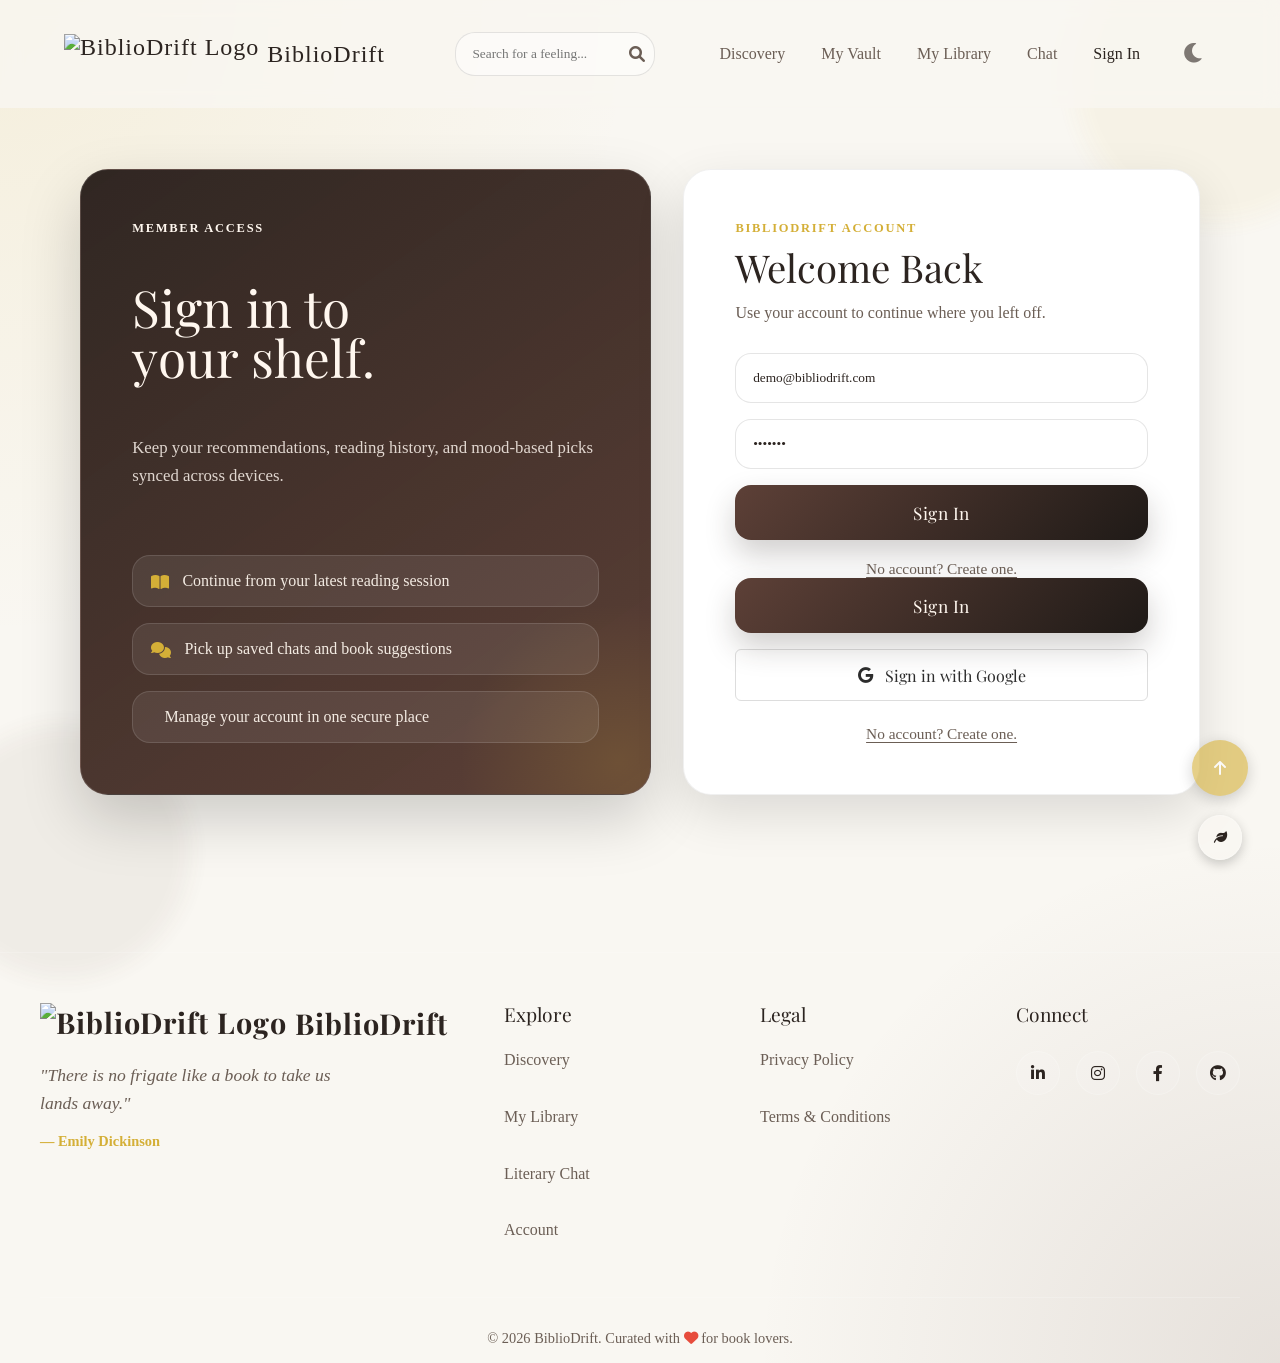
==== commit 2532ba18: "Merge PR #638 - add SEO and Open Graph meta tags" ====
--- a/frontend/pages/auth.html
+++ b/frontend/pages/auth.html
@@ -13,7 +13,19 @@
     </script>
     <meta name="viewport" content="width=device-width, initial-scale=1.0">
     <title>Auth | BiblioDrift</title>
+    <!-- SEO & Open Graph meta tags -->
+    <meta name="description"
+        content="Sign in or create your BiblioDrift account to start discovering books by mood, saving your favourites, and chatting with Elara, your AI reading companion." />
+    <meta property="og:type" content="website" />
+    <meta property="og:url" content="https://bibliodrift-dm.netlify.app/auth" />
+    <meta property="og:title" content="Sign In | BiblioDrift" />
+    <meta property="og:description"
+        content="Sign in or create your BiblioDrift account to start discovering books by mood, saving your favourites, and chatting with Elara, your AI reading companion." />
+    <meta property="og:image" content="https://bibliodrift-dm.netlify.app/assets/images/og-banner.png" />
+    <meta property="og:image:width" content="1200" />
+    <meta property="og:image:height" content="630" />
     <link rel="stylesheet" href="../css/style.css">
+    <link rel="stylesheet" href="../css/pwa.css">
     <link rel="stylesheet" href="../css/style-responsive.css">
     <link href="https://fonts.googleapis.com/css2?family=Playfair+Display:wght@600&family=Georgia&display=swap"
         rel="stylesheet">
@@ -243,6 +255,23 @@
             text-align: center;
         }
 
+        .google-auth-btn {
+            width: 100%;
+            padding: 0.9rem 1rem;
+            margin-top: 1rem;
+            background: #fff;
+            color: #2c2c2c;
+            border: 1px solid #ddd;
+            border-radius: 6px;
+            cursor: pointer;
+            font-family: 'Playfair Display', serif;
+            font-size: 1rem;
+            display: flex;
+            align-items: center;
+            justify-content: center;
+            gap: 0.75rem;
+        }
+
         .toggle-link {
             display: inline-flex;
             color: var(--text-muted);
@@ -297,38 +326,43 @@
 </head>
 
 <body class="auth-page">
-    <header>
-        <a href="index.html" class="logo">
-            <img style="height: 40px" src="../assets/images/biblioDrift_favicon.png" alt="BiblioDrift Logo"> BiblioDrift
-        </a>
-        <div class="header-controls">
-            <div class="search-bar">
-                <input type="text" id="searchInput" class="search-input" placeholder="Search for a feeling...">
-                <i class="fa-solid fa-search search-icon"></i>
-            </div>
-            <nav class="nav-links">
-                <div class="tooltip">
-                    <a href="index.html">Discovery</a>
-                    <span class="tooltip-text"><i class="fa-solid fa-wand-magic-sparkles"></i> Explore books</span>
-                </div>
-                <div class="tooltip">
-                    <a href="library.html">My Library</a>
-                    <span class="tooltip-text"><i class="fa-solid fa-book"></i> My Library</span>
-                </div>
-                <div class="tooltip">
-                    <a href="chat.html">Chat</a>
-                    <span class="tooltip-text"><i class="fa-solid fa-comments"></i> Chat</span>
-                </div>
-                <div class="tooltip">
-                    <a href="auth.html" class="active">Sign In</a>
-                    <span class="tooltip-text"><i class="fa-solid fa-key"></i> Access account</span>
-                </div>
-            </nav>
-            <button id="themeToggle" class="btn-icon" title="Toggle Theme">
-                <i class="fa-solid fa-moon"></i>
-            </button>
+      <header>
+    <a href="index.html" class="logo">
+      <img style="height: 40px" src="../assets/images/biblioDrift_favicon.png" alt="BiblioDrift Logo"> BiblioDrift
+    </a>
+    <div class="header-controls">
+      <div class="search-bar">
+        <input type="text" id="searchInput" class="search-input" placeholder="Search for a feeling...">
+        <i class="fa-solid fa-search search-icon" id="searchIcon"></i>
+      </div>
+      <nav class="nav-links">
+        <div class="tooltip">
+          <a href="index.html" >Discovery</a>
+          <span class="tooltip-text"><i class="fa-solid fa-wand-magic-sparkles"></i> Explore books</span>
         </div>
-    </header>
+        <div class="tooltip">
+          <a href="vault.html" >My Vault</a>
+          <span class="tooltip-text"><i class="fa-solid fa-vault"></i> My Vault</span>
+        </div>
+        <div class="tooltip">
+          <a href="library.html" >My Library</a>
+          <span class="tooltip-text"><i class="fa-solid fa-book"></i> My Library</span>
+        </div>
+        <div class="tooltip">
+          <a href="chat.html" >Chat</a>
+          <span class="tooltip-text"><i class="fa-solid fa-comments"></i> Chat</span>
+        </div>
+        <!-- DYNAMIC AUTH LINK -->
+        <div class="tooltip">
+          <a href="auth.html" id="navAuthLink" class="active">Sign In</a>
+          <span class="tooltip-text" id="navAuthTooltip"><i class="fa-solid fa-key"></i> Access account</span>
+        </div>
+      </nav>
+      <button id="themeToggle" class="btn-icon" title="Toggle Theme">
+        <i class="fa-solid fa-moon"></i>
+      </button>
+    </div>
+  </header>
 
     <main class="auth-main">
         <section class="auth-shell">
@@ -356,11 +390,13 @@
                     </div>
 
                     <div class="input-group">
-                        <input type="email" id="email" class="auth-input" placeholder="Email Address" value="demo@bibliodrift.com" required autocomplete="email">
+                        <input type="email" id="email" class="auth-input" placeholder="Email Address"
+                            value="demo@bibliodrift.com" required autocomplete="email">
                     </div>
 
                     <div class="input-group">
-                        <input type="password" id="password" class="auth-input" placeholder="Password" value="demo123" required autocomplete="current-password">
+                        <input type="password" id="password" class="auth-input" placeholder="Password" value="demo123"
+                            required autocomplete="current-password">
                     </div>
 
                     <button type="submit" id="submitBtn" class="auth-btn">
@@ -373,7 +409,7 @@
                         No account? Create one.
                     </span>
                 </div>
-                
+
                 <!-- 
                     =============================================================
                     SECURITY COMPLIANCE: CSRF TOKEN FIELD
@@ -386,10 +422,15 @@
                     =============================================================
                 -->
                 <input type="hidden" id="csrf_token" name="csrf_token" value="">
-                
+
                 <!-- Primary Action Button -->
                 <button type="submit" id="submitBtn" class="auth-btn">
                     Sign In
+                </button>
+
+                <button type="button" id="googleAuthBtn" class="google-auth-btn">
+                    <i class="fa-brands fa-google"></i>
+                    <span>Sign in with Google</span>
                 </button>
             </form>
             
@@ -402,6 +443,58 @@
         </section>
     </main>
 
+  <!-- Back to Top Button -->
+  <button id="backToTop" class="btn-icon back-to-top" title="Back to Top" onclick="window.scrollTo({top: 0, behavior: 'smooth'});">
+    <i class="fa-solid fa-arrow-up"></i>
+  </button>
+
+  <!-- Ambient Sanctuary UI -->
+  <div class="ambient-sanctuary">
+    <button id="ambientToggle" title="Ambient Sanctuary" aria-expanded="false" aria-controls="ambientPanel">
+      <i class="fa-solid fa-leaf"></i>
+    </button>
+    <div id="ambientPanel" class="ambient-panel">
+      <h3 style="color: var(--text-main) !important;">Ambient Sanctuary</h3>
+      <div class="ambient-option">
+        <span style="color: var(--text-main) !important;"><i class="fa-solid fa-cloud-rain"></i> Rainy Evening</span>
+        <label class="switch">
+          <input type="checkbox" id="rainToggle">
+          <span class="slider"></span>
+        </label>
+      </div>
+      <div class="ambient-option">
+        <span style="color: var(--text-main) !important;"><i class="fa-solid fa-fire"></i> Cozy Fireplace</span>
+        <label class="switch">
+          <input type="checkbox" id="fireToggle">
+          <span class="slider"></span>
+        </label>
+      </div>
+      <div class="ambient-option">
+        <span style="color: var(--text-main) !important;"><i class="fa-solid fa-water"></i> Calm Ocean Waves</span>
+        <label class="switch">
+          <input type="checkbox" id="oceanToggle">
+          <span class="slider"></span>
+        </label>
+      </div>
+      <div class="ambient-option">
+        <span style="color: var(--text-main) !important;"><i class="fa-solid fa-bolt"></i> Stormy Rain</span>
+        <label class="switch">
+          <input type="checkbox" id="stormToggle">
+          <span class="slider"></span>
+        </label>
+      </div>
+      <div class="volume-control">
+        <label for="ambientVolume" style="color: var(--text-main) !important;"><i class="fa-solid fa-volume-high"></i> Volume</label>
+        <div class="range-wrap">
+          <div class="range-track" aria-hidden="true"></div>
+          <div class="range-fill" aria-hidden="true"></div>
+          <input type="range" id="ambientVolume" min="0" max="1" step="0.1" value="0.5" style="width: 100%;">
+        </div>
+      </div>
+    </div>
+  </div>
+
+
     <script src="../js/config.js"></script>
     <script src="../js/footer.js"></script>
     <script src="../js/app.js"></script>
@@ -412,6 +505,16 @@
         const authTitle = document.getElementById('authTitle');
         const nameField = document.getElementById('nameField');
         const submitBtn = document.getElementById('submitBtn');
+        const googleAuthBtn = document.getElementById('googleAuthBtn');
+
+        if (googleAuthBtn) {
+            googleAuthBtn.addEventListener('click', () => {
+                const mode = authForm.dataset.mode === 'register' ? 'register' : 'login';
+                googleAuthBtn.disabled = true;
+                googleAuthBtn.querySelector('span').textContent = 'Redirecting to Google...';
+                window.location.href = `${MOOD_API_BASE}/auth/google?mode=${encodeURIComponent(mode)}`;
+            });
+        }
         const passwordInput = document.getElementById('password');
 
         if (toggleText) {
@@ -422,6 +525,7 @@
                     authTitle.textContent = 'Create Account';
                     nameField.style.display = 'block';
                     submitBtn.textContent = 'Sign Up';
+                    googleAuthBtn.querySelector('span').textContent = 'Sign up with Google';
                     toggleText.textContent = 'Already have an account? Sign in.';
                     passwordInput.autocomplete = 'new-password';
                 } else {
@@ -429,6 +533,7 @@
                     authTitle.textContent = 'Welcome Back';
                     nameField.style.display = 'none';
                     submitBtn.textContent = 'Sign In';
+                    googleAuthBtn.querySelector('span').textContent = 'Sign in with Google';
                     toggleText.textContent = 'No account? Create one.';
                     passwordInput.autocomplete = 'current-password';
                 }
@@ -453,11 +558,11 @@
                     method: 'GET',
                     credentials: 'include'
                 });
-                
+
                 if (response.ok) {
                     const result = await response.json();
                     const token = result.data?.csrf_token;
-                    
+
                     if (token) {
                         const csrfInput = document.getElementById('csrf_token');
                         if (csrfInput) {
@@ -473,6 +578,8 @@
             }
         });
     </script>
+    <script src="../js/theme-manager.js"></script>
+  <script src="../js/ambient.js"></script>
 </body>
 
 </html>
--- a/frontend/css/style.css
+++ b/frontend/css/style.css
@@ -97,6 +97,43 @@
 /* Global Wooden Scrollbar Styling */
 ::-webkit-scrollbar {
     width: 12px;
+}
+
+/* --- Mood Theme Integration ---
+   Maps the dynamic --theme-* variables set by theme-manager.js 
+   to the project's functional CSS variables.
+*/
+[data-theme="rainy"], 
+[data-theme="cozy"], 
+[data-theme="dark-academia"], 
+[data-theme="ocean"], 
+[data-theme="indian-authors"] {
+    --bg-color: var(--theme-bg) !important;
+    --text-main: var(--theme-text) !important;
+    --text-muted: var(--theme-text-muted) !important;
+    --accent-gold: var(--theme-accent) !important;
+    --input-bg: var(--theme-pill-bg) !important;
+    --input-border: var(--theme-border) !important;
+    --book-bg: var(--theme-surface) !important;
+    --header-bg: var(--theme-bg) !important; /* Unified header bg for mood themes */
+}
+
+/* Ensure body transitions smoothly between mood themes */
+[data-theme="rainy"] body,
+[data-theme="cozy"] body,
+[data-theme="dark-academia"] body,
+[data-theme="ocean"] body,
+[data-theme="indian-authors"] body {
+    background-color: var(--bg-color) !important;
+    color: var(--text-main) !important;
+}
+
+[data-theme="rainy"] .curated-section h2,
+[data-theme="cozy"] .curated-section h2,
+[data-theme="dark-academia"] .curated-section h2,
+[data-theme="ocean"] .curated-section h2,
+[data-theme="indian-authors"] .curated-section h2 {
+    color: var(--accent-gold);
 }
 
 ::-webkit-scrollbar-track {
@@ -4670,3 +4707,4794 @@
   cursor: pointer !important; 
   cursor: url("data:image/svg+xml;utf8,<svg xmlns='http://www.w3.org/2000/svg' width='32' height='32' viewBox='0 0 24 24'><path fill='%23ffca3a' d='M4.42 20.58a1 1 0 0 0 1.41 0L15.24 11.2l-2.44-2.44L3.42 18.17a1 1 0 0 0 0 1.41zM17.36 9.08l-2.44-2.44 2.12-2.12a2 2 0 0 1 2.83 0l1.77 1.77a2 2 0 0 1 0 2.83z'/><path stroke='%23ffca3a' stroke-width='1.5' d='M2 22l4-1'/></svg>") 0 24, pointer !important;
 }
+:root {
+    /* Fix: WCAG AA Contrast Floor - Issue #534 */
+.glass-panel,
+.book-tooltip,
+.book-detail-modal,
+[class*="glass"] {
+    background: rgba(0, 0, 0, 0.45) !important;
+    backdrop-filter: blur(12px);
+    -webkit-backdrop-filter: blur(12px);
+}
+    /* Day Theme (Default) */
+    --bg-color: #f9f7f2;
+    --header-bg: rgba(249, 247, 242, 0.8);
+    --text-main: #2c2420;
+    --text-muted: #6b5e55;
+    --accent-gold: #d4af37;
+    --wood-dark: #5d4037;
+    --wood-light: #8d6e63;
+    --glass-bg: rgba(255, 255, 255, 0.1);
+    --glass-border: rgba(255, 255, 255, 0.2);
+    --shadow-soft: 0 10px 30px rgba(0, 0, 0, 0.05);
+    --input-bg: rgba(255, 255, 255, 0.5);
+    --input-border: rgba(0, 0, 0, 0.1);
+    --book-bg: #fff;
+    --paper-color: #fffdf9;
+
+    /* Vibe Colors */
+    --vibe-mystery: #78909c;
+    --vibe-romance: #ef9a9a;
+    --vibe-classic: #a1887f;
+
+    /* Dimensions */
+    --book-width: 160px;
+    --book-height: 240px;
+    --book-thick: 40px;
+}
+
+[data-theme="night"] {
+    /* Night Theme (Dark Wood) */
+    --bg-color: #1e1a18;
+    --header-bg: rgba(30, 26, 24, 0.85);
+    --text-main: #e0d5cb;
+    --text-muted: #a89a8e;
+    --accent-gold: #fccb4e;
+    --wood-dark: #3e2723;
+    --wood-light: #5d4037;
+    --glass-bg: rgba(0, 0, 0, 0.3);
+    --glass-border: rgba(255, 255, 255, 0.05);
+    --shadow-soft: 0 10px 40px rgba(0, 0, 0, 0.4);
+    --input-bg: rgba(0, 0, 0, 0.2);
+    --input-border: rgba(255, 255, 255, 0.1);
+    --book-bg: #2c2420;
+    --paper-color: #e0d5cb;
+}
+
+* {
+    box-sizing: border-box;
+    margin: 0;
+    padding: 0;
+}
+
+html {
+    scroll-behavior: smooth;
+    transition: background-color 0.4s ease, color 0.4s ease;
+}
+
+body {
+    background-color: var(--bg-color);
+    color: var(--text-main);
+    font-family: "Georgia", serif;
+    /* Classic serif for books */
+    overflow-x: hidden;
+    min-height: 100vh;
+    transition: background-color 0.4s ease, color 0.4s ease, border-color 0.4s ease, box-shadow 0.4s ease;
+}
+
+/* Explicit night-mode overrides — bulletproof fallback */
+[data-theme="night"] body,
+html[data-theme="night"],
+html[data-theme="night"] body {
+    background-color: #1e1a18 !important;
+    color: #fff5f5 !important;
+}
+
+[data-theme="night"] header {
+    background: rgba(30, 26, 24, 0.85) !important;
+}
+
+[data-theme="night"] .search-input,
+[data-theme="night"] input {
+    background: rgba(0, 0, 0, 0.2) !important;
+    color: #e0d5cb !important;
+    border-color: rgba(255, 255, 255, 0.1) !important;
+}
+
+
+/* Global Wooden Scrollbar Styling */
+::-webkit-scrollbar {
+    width: 12px;
+}
+
+::-webkit-scrollbar-track {
+    background: var(--bg-color);
+}
+
+::-webkit-scrollbar-thumb {
+    background: linear-gradient(180deg, var(--wood-dark), var(--wood-light));
+    border-radius: 6px;
+    border: 2px solid var(--bg-color);
+}
+
+::-webkit-scrollbar-thumb:hover {
+    background: linear-gradient(180deg, var(--wood-light), var(--wood-dark));
+    box-shadow: inset 0 0 6px rgba(0, 0, 0, 0.3);
+}
+
+h1,
+h2,
+h3 {
+    font-weight: normal;
+    font-family: "Playfair Display", serif;
+    /* Elegant headings */
+}
+
+/* --- Layout --- */
+header {
+    padding: 2rem 4rem;
+    display: flex;
+    justify-content: space-between;
+    align-items: center;
+    position: sticky;
+    top: 0;
+    z-index: 100;
+    background: var(--header-bg);
+    backdrop-filter: blur(10px);
+    transition: background-color 0.4s ease, color 0.4s ease, backdrop-filter 0.4s ease;
+}
+
+.header-controls {
+    display: flex;
+    align-items: center;
+    gap: 2rem;
+}
+
+.search-bar {
+    position: relative;
+    display: flex;
+    align-items: center;
+}
+
+.search-input {
+    background: var(--input-bg);
+    border: 1px solid var(--input-border);
+    padding: 0.5rem 1rem;
+    border-radius: 20px;
+    font-family: "Georgia", serif;
+    width: 200px;
+    transition: all 0.4s ease;
+    outline: none;
+    color: var(--text-main);
+}
+
+.search-input:focus {
+    background: var(--book-bg);
+    width: 300px;
+    box-shadow: var(--shadow-soft);
+}
+
+.search-icon {
+    position: absolute;
+    right: 10px;
+    color: var(--text-muted);
+    cursor: pointer;
+    transition: color 0.3s ease;
+}
+
+.search-icon:hover {
+    color: var(--text-main);
+}
+
+.logo {
+    font-size: 1.5rem;
+    letter-spacing: 1px;
+    color: var(--text-main);
+    text-decoration: none;
+    display: flex;
+    align-items: center;
+    gap: 0.5rem;
+}
+
+.nav-links a {
+    text-decoration: none;
+    color: var(--text-muted);
+    margin-left: 2rem;
+    transition: color 0.3s ease;
+}
+
+.nav-links a:hover,
+.nav-links a.active {
+    color: var(--text-main);
+}
+
+/* === ANIMATED HOVER TOOLTIPS FOR NAVIGATION (NEW) === */
+.tooltip {
+    position: relative;
+    display: inline-block;
+}
+
+.tooltip-text {
+    position: absolute;
+    left: 50%;
+    bottom: calc(100% + 8px);
+    transform: translateX(-50%) scale(0.95) translateY(6px);
+    padding: 10px 14px;
+    background: #fffaf3;
+    color: #2b2b2b;
+    font-size: 13px;
+    font-weight: 500;
+    white-space: nowrap;
+    border-radius: 10px;
+    box-shadow: 0 8px 20px rgba(0, 0, 0, 0.15);
+    border: 1px solid rgba(0, 0, 0, 0.08);
+    opacity: 0;
+    visibility: hidden;
+    pointer-events: none;
+    transition: all 0.25s ease;
+    z-index: 9999;
+}
+
+.tooltip-text::after {
+    content: "";
+    position: absolute;
+    top: 100%;
+    left: 50%;
+    transform: translateX(-50%) rotate(45deg);
+    width: 12px;
+    height: 12px;
+    background: #fffaf3;
+    border-left: 1px solid rgba(0, 0, 0, 0.08);
+    border-bottom: 1px solid rgba(0, 0, 0, 0.08);
+}
+
+.tooltip:hover .tooltip-text {
+    opacity: 1;
+    visibility: visible;
+    transform: translateX(-40%) scale(1) translateY(0);
+}
+
+.tooltip-text i {
+    margin-right: 5px;
+    color: var(--accent-gold);
+}
+
+main {
+    padding: 2rem 4rem;
+    max-width: 1400px;
+    margin: 0 auto;
+    width: 100%;
+    overflow-x: hidden;
+}
+
+/* --- Hero --- */
+.hero {
+    text-align: center;
+    padding: 6rem 1rem;
+    animation: heroFade 1s ease-out;
+}
+
+@keyframes heroFade {
+    from {
+        opacity: 0;
+        transform: translateY(15px);
+    }
+
+    to {
+        opacity: 1;
+        transform: translateY(0);
+    }
+}
+
+
+.hero h1 {
+    font-size: clamp(2.5rem, 8vw, 4.5rem);
+    margin-bottom: 1.5rem;
+    font-style: italic;
+    line-height: 1.2;
+    letter-spacing: 0.5px;
+    text-shadow: 2px 2px 4px rgba(0, 0, 0, 0.2);
+}
+
+.hero p {
+    color: var(--text-muted);
+    font-size: 1.2rem;
+    line-height: 1.8;
+    max-width: 55ch;
+    margin: 0 auto;
+}
+
+/* --- Curated Tables (Horizontal Scroll) --- */
+.curated-section {
+    margin-bottom: 6rem;
+    width: 100%;
+    overflow-x: hidden;
+}
+
+.section-header {
+    margin-: 0 1rem 0.5rem 1rem;
+    display: flex;
+    justify-content: space-between;
+    align-items: baseline;
+    flex-wrap: wrap;
+    gap: 1rem
+    justify-content: space-between;
+    align-items: baseline;
+}
+
+.curated-row {
+    display: flex;
+    gap: 3rem;
+    padding: 2rem 1rem;
+    overflow-x: auto;
+    overflow-y: hidden;
+    /* Allow horizontal scrolling on mobile */
+    perspective: 1000px;
+    -webkit-overflow-scrolling: touch;
+    scroll-behavior: smooth;
+    flex-wrap: nowrap;
+}
+
+/* --- 3D Book Component --- */
+.book-scene {
+    width: var(--book-width);
+    height: var(--book-height);
+    perspective: 1000px;
+    cursor: pointer;
+    flex-shrink: 0;
+    min-width: var(--book-width);
+}
+
+.book {
+    width: 100%;
+    height: 100%;
+    position: relative;
+    transform-style: preserve-3d;
+    /* Bouncy cozy feel */
+    transform-origin: center center -20px;
+    /* Pivot inside the book */
+    animation: floatIn 0.8s ease-out backwards;
+}
+
+@keyframes floatIn {
+    from {
+        opacity: 0;
+        transform: translateY(50px) scale(0.9);
+    }
+
+    to {
+        opacity: 1;
+        transform: translateY(0) scale(1);
+    }
+}
+
+.book.flipped {
+    transform: rotateY(180deg) scale(1.2) translateZ(50px);
+    /* Expand and bring closer */
+    z-index: 100;
+}
+
+/* Book Faces */
+.book__face {
+    position: absolute;
+    width: 100%;
+    height: 100%;
+    backface-visibility: hidden;
+    /* Hide back when front is clear */
+    border-radius: 4px 8px 8px 4px;
+    box-shadow: 5px 5px 15px rgba(0, 0, 0, 0.15);
+}
+
+.book__face--front {
+    background: var(--book-bg);
+    transform: rotateY(0deg);
+    z-index: 2;
+}
+
+.book__face--front img {
+    width: 100%;
+    height: 100%;
+    object-fit: cover;
+    border-radius: 4px 8px 8px 4px;
+}
+
+.book__face--back {
+    transform: rotateY(180deg);
+    background: var(--paper-color);
+    /* Paper color */
+    padding: 1.5rem;
+    display: flex;
+    flex-direction: column;
+    justify-content: space-between;
+    border: 1px solid var(--glass-border);
+    z-index: 1;
+    color: #2c2420;
+    /* Keep text dark for paper feel even in night mode */
+}
+
+/* The Spine */
+.book__face--spine {
+    position: absolute;
+    width: var(--book-thick);
+    height: 100%;
+    left: 0;
+    top: 0;
+    transform: rotateY(-90deg) translateZ(calc(var(--book-thick) / 2));
+}
+
+/* Improved 3D Box Model */
+/* Re-defining .book for proper thickness volume */
+.book {
+    transform-origin: center center -20px;
+    /* Pivot inside the book */
+}
+
+.book__face--front {
+    transform: translateZ(20px);
+}
+
+.book__face--back {
+    transform: rotateY(180deg) translateZ(20px);
+}
+
+.book__face--spine {
+    width: 40px;
+    height: 100%;
+    background: #333;
+    /* Default spine color */
+    transform: rotateY(-90deg) translateZ(20px);
+    /* Adjust positioning to be flush left of front face */
+    left: -20px;
+    /* Half thickness */
+}
+
+.book__face--right {
+    /* Pages */
+    width: 40px;
+    height: 100%;
+    background: linear-gradient(to right, #fff, #f0f0f0 20%, #fff 40%);
+    transform: rotateY(90deg) translateZ(140px);
+    /* Width - half thickness */
+    left: auto;
+    right: -20px;
+}
+
+/* Hover Effect: Pull out */
+.book-scene:hover .book:not(.flipped) {
+    transform: translateZ(30px) translateY(-10px) rotateY(-10deg);
+}
+
+/* Glassmorphism Overlay (Quick view) */
+.glass-overlay {
+    position: absolute;
+    bottom: 10px;
+    left: 10px;
+    right: 10px;
+    background: rgba(255, 255, 255, 0.7);
+    backdrop-filter: blur(8px);
+    padding: 0.5rem;
+    border-radius: 6px;
+    opacity: 0;
+    transform: translateY(10px);
+    transition: all 0.3s ease;
+    pointer-events: none;
+    /* Let clicks pass to book */
+}
+
+.book-scene:hover .glass-overlay {
+    opacity: 1;
+    transform: translateY(0);
+}
+
+/* Back of book content */
+.handwritten-note {
+    font-family: "Courier New", Courier, monospace;
+    /* Placeholder for handwriting font */
+    color: var(--text-muted);
+    font-size: 0.9rem;
+    line-height: 1.4;
+    background: #fffdc2;
+    padding: 10px;
+    transform: rotate(-2deg);
+    box-shadow: 2px 2px 5px rgba(0, 0, 0, 0.1);
+    margin-bottom: 1rem;
+}
+
+/* Read details Button */
+.read-details-btn {
+    background-color: #3e2723; 
+    color: #fffdf9;
+    border: 1px solid var(--accent-gold);
+    padding: 6px 16px; 
+    border-radius: 6px;
+    font-family: 'Playfair Display', 'Georgia', serif;
+    font-size: 0.82rem;
+    cursor: pointer;
+    display: flex;
+    align-items: center;
+    justify-content: center;
+    gap: 6px; 
+    margin: 8px auto 14px auto;
+    width: 96%; 
+    box-shadow: 0 3px 6px rgba(0, 0, 0, 0.15);
+    transition: background-color 0.2s ease-in-out;
+    white-space: nowrap; 
+}
+
+.read-details-btn:hover {
+    background-color: #5d4037;
+}
+
+.book__face--back .book-actions {
+    justify-content: space-around;
+    padding: 0 10px;
+    width: 100%;
+    margin-bottom: -6px;
+}
+
+.book-actions {
+    display: flex;
+    gap: 0.35rem;
+    justify-content: center;
+    align-items: center;
+    width: 100%;
+}
+
+.btn-icon {
+    border: none;
+    background: none;
+    cursor: pointer;
+    font-size: 1rem;
+    padding: 0.15rem 0.25rem;
+    opacity: 0.6;
+    transition: opacity 0.2s, transform 0.12s;
+}
+
+.btn-icon:hover {
+    opacity: 1;
+    transform: scale(1.08);
+}
+
+/* --- Virtual Shelves --- */
+.shelves-container {
+    width: 100%;
+    overflow-x: hidden;
+    display: flex;
+    flex-direction: column;
+    gap: 4rem;
+    padding: 2rem 0;
+}
+
+.shelf-row {
+    position: relative;
+    padding: 0 2rem 1.5rem 2rem;
+    /* Realistic Wood Texture Gradient */
+    background:
+        repeating-linear-gradient(90deg,
+            transparent 0,
+            transparent 4px,
+            rgba(0, 0, 0, 0.02) 5px,
+            transparent 10px),
+        linear-gradient(to bottom, #5d4037 0%, #3e2723 100%);
+    border-bottom: 25px solid #281a15;
+    /* Thicker front lip */
+    border-radius: 4px;
+    box-shadow:
+        0 20px 20px -10px rgba(0, 0, 0, 0.3),
+        inset 0 2px 20px rgba(0, 0, 0, 0.2);
+    display: flex;
+    align-items: flex-end;
+    gap: 1.5rem;
+    /* More spacing for expanded books */
+    min-height: 280px;
+    flex-wrap: nowrap;
+    overflow-x: auto;
+    -webkit-overflow-scrolling: touch;
+}
+
+.shelf-row::after {
+    /* Depth shadow on wall behind books */
+    content: "";
+    position: absolute;
+    bottom: 25px;
+    /* Above bottom lip */
+    left: 0;
+    right: 0;
+    height: 100%;
+    z-index: -1;
+    background: linear-gradient(to bottom,
+            rgba(0, 0, 0, 0.1),
+            rgba(0, 0, 0, 0.4));
+    pointer-events: none;
+}
+
+.shelf-label {
+    position: absolute;
+    top: -20px;
+    left: 0;
+    font-size: 1.2rem;
+    color: var(--wood-light);
+    font-style: italic;
+}
+
+/* --- Mood Analysis Styles --- */
+
+/* Mood Tags on Book Covers */
+.mood-tags {
+    position: absolute;
+    top: 5px;
+    left: 5px;
+    display: flex;
+    flex-direction: column;
+    gap: 2px;
+}
+
+.mood-tag {
+    background: rgba(0, 0, 0, 0.7);
+    color: white;
+    padding: 2px 6px;
+    border-radius: 10px;
+    font-size: 0.7rem;
+    font-weight: bold;
+    text-transform: capitalize;
+}
+
+/* Mood-specific colors */
+.mood-cozy {
+    background: #8d6e63 !important;
+}
+
+.mood-dark {
+    background: #424242 !important;
+}
+
+.mood-mysterious {
+    background: #5e35b1 !important;
+}
+
+.mood-romantic {
+    background: #e91e63 !important;
+}
+
+.mood-adventurous {
+    background: #ff5722 !important;
+}
+
+.mood-melancholy {
+    background: #607d8b !important;
+}
+
+.mood-uplifting {
+    background: #4caf50 !important;
+}
+
+.mood-intense {
+    background: #f44336 !important;
+}
+
+.mood-whimsical {
+    background: #9c27b0 !important;
+}
+
+.mood-thought-provoking {
+    background: #795548 !important;
+}
+
+/* Glass overlay mood tags */
+.glass-mood-tags {
+    margin-top: 0.5rem;
+    display: flex;
+    gap: 0.25rem;
+    flex-wrap: wrap;
+}
+
+.glass-mood-tag {
+    background: rgba(255, 255, 255, 0.3);
+    padding: 1px 4px;
+    border-radius: 8px;
+    font-size: 0.6rem;
+    text-transform: capitalize;
+}
+
+/* Back of book mood analysis */
+.mood-analysis {
+    margin-top: 1rem;
+    padding-top: 0.5rem;
+    border-top: 1px solid rgba(0, 0, 0, 0.1);
+}
+
+.mood-tags-back {
+    display: flex;
+    gap: 0.25rem;
+    flex-wrap: wrap;
+    margin-top: 0.25rem;
+}
+
+.mood-tag-small {
+    background: var(--accent-gold);
+    color: white;
+    padding: 1px 4px;
+    border-radius: 6px;
+    font-size: 0.6rem;
+    text-transform: capitalize;
+}
+
+/* Mood Analysis Modal */
+.mood-modal {
+    position: fixed;
+    top: 0;
+    left: 0;
+    width: 100%;
+    height: 100%;
+    background: rgba(0, 0, 0, 0.7);
+    display: flex;
+    justify-content: center;
+    align-items: center;
+    z-index: 1000;
+    backdrop-filter: blur(5px);
+}
+
+.mood-modal-content {
+    background: var(--book-bg);
+    border-radius: 12px;
+    max-width: 500px;
+    width: 90%;
+    max-height: 80vh;
+    overflow-y: auto;
+    box-shadow: var(--shadow-soft);
+    border: 1px solid var(--glass-border);
+    display: flex;
+    flex-direction: column;
+}
+
+.mood-modal-header {
+    padding: 1.5rem;
+    border-bottom: 1px solid var(--glass-border);
+    display: flex;
+    justify-content: space-between;
+    align-items: center;
+}
+
+.mood-modal-header h3 {
+    margin: 0;
+    color: var(--text-main);
+}
+
+.close-modal {
+    background: none;
+    border: none;
+    font-size: 1.5rem;
+    cursor: pointer;
+    color: var(--text-muted);
+    padding: 0;
+    width: 30px;
+    height: 30px;
+    display: flex;
+    align-items: center;
+    justify-content: center;
+}
+
+.close-modal:hover {
+    color: var(--text-main);
+}
+
+.mood-modal-body {
+    padding: 1.5rem;
+}
+
+.mood-section {
+    margin-bottom: 1.5rem;
+}
+
+.mood-section h4 {
+    margin: 0 0 0.5rem 0;
+    color: var(--text-main);
+    font-size: 1rem;
+}
+
+/* Sentiment Bar */
+.sentiment-bar {
+    width: 100%;
+    height: 8px;
+    background: #e0e0e0;
+    border-radius: 4px;
+    overflow: hidden;
+    margin: 0.5rem 0;
+}
+
+.sentiment-fill {
+    height: 100%;
+    background: linear-gradient(to right, #f44336, #ff9800, #4caf50);
+    transition: width 0.3s ease;
+}
+
+/* Large mood tags in modal */
+.mood-tags-large {
+    display: flex;
+    gap: 0.5rem;
+    flex-wrap: wrap;
+}
+
+.mood-tag-large {
+    padding: 0.5rem 1rem;
+    border-radius: 20px;
+    font-size: 0.9rem;
+    font-weight: bold;
+    color: white;
+    text-transform: capitalize;
+}
+
+/* Vibe quote styling */
+.vibe-quote {
+    background: var(--paper-color);
+    padding: 1rem;
+    border-radius: 8px;
+    font-style: italic;
+    color: #2c2420;
+    border-left: 4px solid var(--accent-gold);
+    margin: 0.5rem 0;
+}
+
+/* Mood button in book actions */
+.mood-btn {
+    color: var(--accent-gold) !important;
+}
+
+.mood-btn:hover {
+    color: var(--wood-dark) !important;
+    transform: scale(1.1);
+}
+
+/* Responsive mood modal */
+@media (max-width: 768px) {
+    .mood-modal-content {
+        width: 95%;
+        margin: 1rem;
+    }
+
+    .mood-tags-large {
+        flex-direction: column;
+    }
+
+    .mood-tag-large {
+        text-align: center;
+    }
+}
+
+/* Utilities */
+.hidden {
+    display: none !important;
+}
+
+/* --- Constellation View --- */
+.constellation-container {
+    width: 100%;
+    min-height: 600px;
+    margin-top: 2rem;
+    position: relative;
+    border-radius: 12px;
+    overflow: hidden;
+    animation: fadeIn 0.5s ease;
+}
+
+.view-toggles button {
+    cursor: pointer;
+    transition: all 0.3s ease;
+}
+
+.view-toggles .active-view {
+    box-shadow: 0 4px 15px rgba(0, 0, 0, 0.2);
+    transform: scale(1.05);
+}
+
+.fade-in {
+    animation: fadeIn 1s ease;
+}
+
+@keyframes fadeIn {
+    from {
+        opacity: 0;
+        transform: translateY(10px);
+    }
+
+    to {
+        opacity: 1;
+        transform: translateY(0);
+    }
+}
+
+/* Theme Toggle Button Enhancement */
+#themeToggle {
+    font-size: 1.4rem;
+    color: var(--text-main);
+    cursor: pointer;
+    transition:
+        transform 0.3s ease,
+        color 0.3s ease;
+}
+
+#themeToggle:hover {
+    transform: rotate(15deg) scale(1.1);
+    color: var(--accent-gold);
+}
+
+
+.footer {
+    min-height: 120px;
+    width: 100%;
+    background-color: #222;
+    display: flex;
+    flex-direction: column;
+    justify-content: center;
+    align-items: center;
+    gap: 1.2rem;
+    padding: 2rem 0;
+    margin-top: 4rem;
+}
+
+.social_icons {
+    display: flex;
+    gap: 2rem;
+    z-index: 999;
+}
+
+.social_icons a {
+    color: var(--accent-gold);
+    font-size: 2rem;
+    transition:
+        transform 0.3s ease,
+        color 0.3s ease;
+    text-decoration: none;
+}
+
+.social_icons a:hover {
+    color: white;
+    transform: translateY(-5px);
+}
+
+.reading-progress {
+    margin-top: 0.75rem;
+    opacity: 0.85;
+}
+
+.progress-slider {
+    width: 100%;
+    accent-color: var(--accent-gold);
+}
+
+.reading-progress small {
+    font-size: 0.7rem;
+    opacity: 0.7;
+}
+
+/* --- Glass Modal --- */
+.glass-modal {
+    margin: auto;
+    width: 90%;
+    max-width: 900px;
+    background: transparent;
+    border: none;
+    padding: 0;
+    overflow: visible;
+    max-height: 95vh;
+}
+
+.glass-modal::backdrop {
+    background: rgba(0, 0, 0, 0.4);
+    backdrop-filter: blur(5px);
+}
+
+.modal-content {
+    background: rgba(255, 255, 255, 0.65);
+    backdrop-filter: blur(20px);
+    -webkit-backdrop-filter: blur(20px);
+    border: 1px solid var(--glass-border);
+    border-radius: 20px;
+    box-shadow: 0 25px 50px -12px rgba(0, 0, 0, 0.25);
+    padding: 2.5rem;
+    position: relative;
+    overflow: hidden;
+    overflow-y: auto;
+    animation: modalIn 0.4s cubic-bezier(0.175, 0.885, 0.32, 1.275);
+    max-height: 90vh;
+}
+
+[data-theme="night"] .modal-content {
+    background: rgba(30, 26, 24, 0.8);
+    border: 1px solid rgba(255, 255, 255, 0.1);
+}
+
+@keyframes modalIn {
+    from {
+        opacity: 0;
+        transform: scale(0.9) translateY(20px);
+    }
+
+    to {
+        opacity: 1;
+        transform: scale(1) translateY(0);
+    }
+}
+
+.close-modal-btn {
+    position: absolute;
+    top: 1.5rem;
+    right: 1.5rem;
+    background: var(--glass-bg);
+    border: none;
+    width: 2.5rem;
+    height: 2.5rem;
+    border-radius: 50%;
+    cursor: pointer;
+    font-size: 1.2rem;
+    color: var(--text-muted);
+    transition: all 0.2s;
+    display: flex;
+    justify-content: center;
+    align-items: center;
+    z-index: 10;
+}
+
+.close-modal-btn:hover {
+    background: var(--accent-gold);
+    color: #fff;
+    transform: rotate(90deg);
+}
+
+.modal-body {
+    display: grid;
+    grid-template-columns: 300px 1fr;
+    gap: 3rem;
+}
+
+.modal-media {
+    display: flex;
+    justify-content: center;
+    align-items: center;
+}
+
+.modal-media img {
+    width: 100%;
+    height: auto;
+    border-radius: 12px;
+    box-shadow: 10px 10px 30px rgba(0, 0, 0, 0.2);
+    transform: rotate(-3deg);
+    transition: transform 0.3s;
+}
+
+.modal-media img:hover {
+    transform: rotate(0) scale(1.02);
+}
+
+.modal-info {
+    display: flex;
+    flex-direction: column;
+    gap: 1.5rem;
+}
+
+.modal-info h2 {
+    font-size: 2.5rem;
+    line-height: 1.2;
+    margin-bottom: 0;
+}
+
+.modal-subtitle {
+    font-size: 1.2rem;
+    color: var(--text-muted);
+    font-style: italic;
+    margin-top: -1rem;
+}
+
+/* AI Insight Box */
+.ai-insight-box {
+    background: #fdfaf5;
+    border: 1px solid rgba(212, 175, 55, 0.2);
+    border-left: 4px solid var(--accent-gold);
+    padding: 1.2rem 1.5rem;
+    border-radius: 12px;
+    margin-top: 1.5rem;
+    box-shadow: 0 2px 8px rgba(0,0,0,0.03);
+}
+
+#modal-ai-note {
+    font-family: "Georgia", serif;
+    font-style: italic;
+    color: #4a3f35 !important; /* Dark brown for high contrast */
+    line-height: 1.6;
+    font-size: 1.05rem;
+    display: block;
+}
+
+[data-theme="night"] .ai-insight-box {
+    background: linear-gradient(135deg,
+            rgba(255, 255, 255, 0.05),
+            rgba(0, 0, 0, 0.2));
+}
+
+.ai-insight-box::before {
+    content: "";
+    position: absolute;
+    top: 0;
+    left: 0;
+    right: 0;
+    height: 2px;
+    background: linear-gradient(90deg,
+            transparent,
+            var(--accent-gold),
+            transparent);
+    opacity: 0.5;
+}
+
+.ai-header {
+    display: flex;
+    align-items: center;
+    gap: 0.8rem;
+    font-family: "Courier New", monospace;
+    /* Tech feel */
+    font-weight: bold;
+    color: var(--accent-gold);
+    margin-bottom: 1rem;
+    text-transform: uppercase;
+    letter-spacing: 1px;
+    font-size: 0.9rem;
+}
+
+#modal-summary {
+    line-height: 1.6;
+    color: var(--text-main);
+}
+
+.modal-actions {
+    margin-top: auto;
+    display: flex;
+    gap: 1rem;
+}
+
+.btn-primary {
+    background: var(--text-main);
+    color: var(--bg-color);
+    border: none;
+    padding: 1rem 2rem;
+    border-radius: 30px;
+    font-family: "Georgia", serif;
+    font-size: 1.1rem;
+    cursor: pointer;
+    transition: all 0.3s;
+    display: flex;
+    align-items: center;
+    gap: 0.8rem;
+}
+
+.btn-primary:hover {
+    background: var(--accent-gold);
+    color: #fff;
+    transform: translateY(-2px);
+    box-shadow: 0 5px 15px rgba(0, 0, 0, 0.1);
+}
+
+/* Responsive Modal */
+@media (max-width: 768px) {
+    .modal-body {
+        grid-template-columns: 1fr;
+    }
+
+    .modal-media img {
+        max-width: 200px;
+        transform: rotate(0);
+    }
+
+    .modal-content {
+        padding: 1.5rem;
+    }
+
+    .modal-info h2 {
+        font-size: 1.8rem;
+    }
+
+    .ai-insight-box {
+        padding: 1rem 1.2rem;
+    }
+
+    #modal-ai-note {
+        font-size: 0.95rem;
+    }
+
+    .modal-actions {
+        flex-direction: column;
+        width: 100%;
+    }
+
+    .btn-primary,
+    .btn-secondary,
+    .btn-preview {
+        width: 100%;
+    }
+}
+
+/* ===== CHAT INTERFACE STYLES ===== */
+
+.chat-container {
+    max-width: 900px;
+    margin: 0 auto;
+    height: calc(100vh - 80px);
+    display: flex;
+    flex-direction: column;
+    background: var(--glass-bg);
+    backdrop-filter: blur(20px);
+    border: 1px solid var(--glass-border);
+    border-radius: 20px;
+    overflow: hidden;
+    box-shadow: var(--shadow-soft);
+}
+
+.chat-header {
+    padding: 20px 25px;
+    background: var(--glass-bg);
+    border-bottom: 1px solid var(--glass-border);
+    display: flex;
+    justify-content: space-between;
+    align-items: center;
+}
+
+.bookseller-info {
+    display: flex;
+    align-items: center;
+    gap: 15px;
+}
+
+.bookseller-avatar {
+    width: 50px;
+    height: 50px;
+    background: var(--accent-gold);
+    border-radius: 50%;
+    display: flex;
+    align-items: center;
+    justify-content: center;
+    color: var(--wood-dark);
+    font-size: 20px;
+    box-shadow: 0 4px 15px rgba(212, 175, 55, 0.3);
+}
+
+.bookseller-details h2 {
+    font-family: 'Playfair Display', serif;
+    color: var(--text-main);
+    font-size: 1.4rem;
+    margin-bottom: 4px;
+}
+
+.status {
+    display: flex;
+    align-items: center;
+    gap: 8px;
+    color: var(--text-muted);
+    font-size: 0.9rem;
+}
+
+.status-dot {
+    width: 8px;
+    height: 8px;
+    background: #4caf50;
+    border-radius: 50%;
+    animation: pulse 2s infinite;
+}
+
+@keyframes pulse {
+
+    0%,
+    100% {
+        opacity: 1;
+    }
+
+    50% {
+        opacity: 0.5;
+    }
+}
+
+.chat-actions {
+    display: flex;
+    gap: 10px;
+}
+
+.action-btn {
+    width: 40px;
+    height: 40px;
+    background: var(--glass-bg);
+    border: 1px solid var(--glass-border);
+    border-radius: 10px;
+    color: var(--text-muted);
+    cursor: pointer;
+    transition: all 0.3s ease;
+    display: flex;
+    align-items: center;
+    justify-content: center;
+}
+
+.action-btn:hover {
+    background: var(--accent-gold);
+    color: var(--wood-dark);
+    transform: translateY(-2px);
+}
+
+.chat-messages {
+    flex: 1;
+    overflow-y: auto;
+    padding: 20px 25px;
+    display: flex;
+    flex-direction: column;
+    gap: 20px;
+}
+
+.message {
+    display: flex;
+    gap: 12px;
+    max-width: 80%;
+}
+
+.message.user-message {
+    align-self: flex-end;
+    flex-direction: row-reverse;
+}
+
+.message-avatar {
+    width: 35px;
+    height: 35px;
+    border-radius: 50%;
+    display: flex;
+    align-items: center;
+    justify-content: center;
+    font-size: 14px;
+    flex-shrink: 0;
+}
+
+.bookseller-message .message-avatar {
+    background: var(--accent-gold);
+    color: var(--wood-dark);
+}
+
+.user-message .message-avatar {
+    background: var(--wood-light);
+    color: var(--paper-color);
+}
+
+.message-content {
+    flex: 1;
+}
+
+.message-bubble {
+    background: var(--glass-bg);
+    border: 1px solid var(--glass-border);
+    border-radius: 18px;
+    padding: 15px 18px;
+    backdrop-filter: blur(10px);
+    box-shadow: 0 4px 15px rgba(0, 0, 0, 0.1);
+}
+
+.user-message .message-bubble {
+    background: var(--accent-gold);
+    color: var(--wood-dark);
+    border-color: var(--accent-gold);
+}
+
+.message-bubble p {
+    margin-bottom: 8px;
+    line-height: 1.5;
+    color: var(--text-main);
+}
+
+.user-message .message-bubble p {
+    color: var(--wood-dark);
+}
+
+.message-bubble p:last-child {
+    margin-bottom: 0;
+}
+
+.message-time {
+    font-size: 0.75rem;
+    color: var(--text-muted);
+    margin-top: 5px;
+    text-align: left;
+}
+
+.user-message .message-time {
+    text-align: right;
+}
+
+.quick-suggestions {
+    padding: 15px 25px;
+    border-top: 1px solid var(--glass-border);
+    background: var(--glass-bg);
+}
+
+.suggestions-header {
+    font-size: 0.9rem;
+    color: var(--text-muted);
+    margin-bottom: 12px;
+}
+
+.suggestions-list {
+    display: flex;
+    gap: 10px;
+    flex-wrap: wrap;
+}
+
+.suggestion-btn {
+    background: var(--glass-bg);
+    border: 1px solid var(--glass-border);
+    border-radius: 20px;
+    padding: 8px 15px;
+    color: var(--text-main);
+    cursor: pointer;
+    transition: all 0.3s ease;
+    font-size: 0.85rem;
+    display: flex;
+    align-items: center;
+    gap: 6px;
+    backdrop-filter: blur(10px);
+}
+
+.suggestion-btn:hover {
+    background: var(--accent-gold);
+    color: var(--wood-dark);
+    transform: translateY(-2px);
+    box-shadow: 0 4px 15px rgba(212, 175, 55, 0.3);
+}
+
+.chat-input-container {
+    padding: 20px 25px;
+    border-top: 1px solid var(--glass-border);
+    background: var(--glass-bg);
+}
+
+.chat-input-wrapper {
+    display: flex;
+    gap: 12px;
+    align-items: flex-end;
+    background: var(--input-bg);
+    border: 1px solid var(--input-border);
+    border-radius: 20px;
+    padding: 12px 15px;
+    backdrop-filter: blur(10px);
+}
+
+#chatInput {
+    flex: 1;
+    background: transparent;
+    border: none;
+    outline: none;
+    color: var(--text-main);
+    font-size: 1rem;
+    line-height: 1.4;
+    resize: none;
+    min-height: 24px;
+    max-height: 120px;
+    font-family: inherit;
+}
+
+#chatInput::placeholder {
+    color: var(--text-muted);
+}
+
+.send-btn {
+    width: 40px;
+    height: 40px;
+    background: var(--accent-gold);
+    border: none;
+    border-radius: 50%;
+    color: var(--wood-dark);
+    cursor: pointer;
+    transition: all 0.3s ease;
+    display: flex;
+    align-items: center;
+    justify-content: center;
+    flex-shrink: 0;
+}
+
+.send-btn:hover {
+    transform: scale(1.1);
+    box-shadow: 0 4px 15px rgba(212, 175, 55, 0.4);
+}
+
+.send-btn:disabled {
+    opacity: 0.5;
+    cursor: not-allowed;
+    transform: none;
+}
+
+.input-hint {
+    margin-top: 8px;
+    font-size: 0.8rem;
+    color: var(--text-muted);
+    display: flex;
+    align-items: center;
+    gap: 6px;
+}
+
+/* Book Recommendations in Chat */
+.book-recommendation {
+    margin: 15px 0;
+    padding: 15px;
+    background: var(--glass-bg);
+    border: 1px solid var(--glass-border);
+    border-radius: 12px;
+    backdrop-filter: blur(10px);
+}
+
+.book-rec-header {
+    display: flex;
+    justify-content: space-between;
+    align-items: center;
+    margin-bottom: 12px;
+}
+
+.book-rec-title {
+    font-weight: 600;
+    color: var(--text-main);
+    font-size: 0.95rem;
+}
+
+.book-rec-count {
+    font-size: 0.8rem;
+    color: var(--text-muted);
+    background: var(--glass-bg);
+    padding: 4px 8px;
+    border-radius: 10px;
+}
+
+.book-rec-grid {
+    display: grid;
+    grid-template-columns: repeat(auto-fill, minmax(120px, 1fr));
+    gap: 12px;
+}
+
+.book-rec-item {
+    background: var(--glass-bg);
+    border: 1px solid var(--glass-border);
+    border-radius: 8px;
+    padding: 10px;
+    text-align: center;
+    cursor: pointer;
+    transition: all 0.3s ease;
+    backdrop-filter: blur(5px);
+}
+
+.book-rec-item:hover {
+    transform: translateY(-3px);
+    box-shadow: 0 6px 20px rgba(0, 0, 0, 0.15);
+    border-color: var(--accent-gold);
+}
+
+.book-rec-cover {
+    width: 60px;
+    height: 90px;
+    background: var(--book-bg);
+    border-radius: 4px;
+    margin: 0 auto 8px;
+    display: flex;
+    align-items: center;
+    justify-content: center;
+    overflow: hidden;
+    box-shadow: 0 2px 8px rgba(0, 0, 0, 0.1);
+    flex-shrink: 0;
+}
+
+.book-rec-cover img {
+    width: 100%;
+    height: 100%;
+    object-fit: cover;
+}
+
+.book-rec-cover i {
+    font-size: 24px;
+    color: var(--text-muted);
+}
+
+.book-rec-info h4 {
+    font-size: 0.8rem;
+    color: var(--text-main);
+    margin-bottom: 4px;
+    line-height: 1.2;
+    display: -webkit-box;
+    -webkit-line-clamp: 2;
+    line-clamp: 2;
+    -webkit-box-orient: vertical;
+    overflow: hidden;
+}
+
+.book-rec-info p {
+    font-size: 0.7rem;
+    color: var(--text-muted);
+    display: -webkit-box;
+    -webkit-line-clamp: 1;
+    line-clamp: 1;
+    -webkit-box-orient: vertical;
+    overflow: hidden;
+}
+
+/* Emotion Tags & Mood Filtering */
+.emotion-tags-container {
+    display: flex;
+    flex-wrap: wrap;
+    gap: 8px;
+    margin: 12px 0;
+}
+
+.emotion-tag {
+    background: var(--glass-bg);
+    border: 1px solid var(--glass-border);
+    border-radius: 16px;
+    padding: 4px 12px;
+    font-size: 0.75rem;
+    color: var(--text-main);
+    cursor: pointer;
+    transition: all 0.2s ease;
+    display: flex;
+    align-items: center;
+    gap: 6px;
+}
+
+.emotion-tag:hover {
+    background: rgba(255, 255, 255, 0.1);
+    border-color: var(--accent-gold);
+}
+
+.emotion-tag.active {
+    background: var(--accent-gold);
+    color: #000;
+    border-color: var(--accent-gold);
+}
+
+.mood-selector-modal {
+    margin-top: 16px;
+    padding: 16px;
+    background: rgba(0, 0, 0, 0.2);
+    border-radius: 12px;
+    border: 1px solid var(--glass-border);
+}
+
+.mood-selector-title {
+    font-family: 'Playfair Display', serif;
+    font-size: 1rem;
+    margin-bottom: 12px;
+    color: var(--accent-gold);
+}
+
+.mood-grid {
+    display: grid;
+    grid-template-columns: repeat(auto-fill, minmax(100px, 1fr));
+    gap: 10px;
+}
+
+.mood-item {
+    padding: 8px;
+    border-radius: 8px;
+    background: var(--glass-bg);
+    border: 1px solid var(--glass-border);
+    text-align: center;
+    cursor: pointer;
+    transition: transform 0.2s;
+}
+
+.mood-item:hover {
+    transform: scale(1.05);
+    border-color: var(--accent-gold);
+}
+
+.mood-item i {
+    display: block;
+    font-size: 1.2rem;
+    margin-bottom: 4px;
+}
+
+.mood-item span {
+    font-size: 0.7rem;
+    text-transform: uppercase;
+    letter-spacing: 0.5px;
+}
+
+/* Typing Indicator */
+.typing-indicator {
+    display: flex;
+    align-items: center;
+    gap: 12px;
+    max-width: 80%;
+}
+
+.typing-indicator .message-avatar {
+    width: 35px;
+    height: 35px;
+    background: var(--accent-gold);
+    color: var(--wood-dark);
+    border-radius: 50%;
+    display: flex;
+    align-items: center;
+    justify-content: center;
+    font-size: 14px;
+}
+
+.typing-bubble {
+    background: var(--glass-bg);
+    border: 1px solid var(--glass-border);
+    border-radius: 18px;
+    padding: 15px 18px;
+    backdrop-filter: blur(10px);
+    display: flex;
+    align-items: center;
+    gap: 4px;
+}
+
+.typing-dot {
+    width: 8px;
+    height: 8px;
+    background: var(--text-muted);
+    border-radius: 50%;
+    animation: typing 1.4s infinite ease-in-out;
+}
+
+.typing-dot:nth-child(2) {
+    animation-delay: 0.2s;
+}
+
+.typing-dot:nth-child(3) {
+    animation-delay: 0.4s;
+}
+
+@keyframes typing {
+
+    0%,
+    60%,
+    100% {
+        transform: translateY(0);
+        opacity: 0.4;
+    }
+
+    30% {
+        transform: translateY(-10px);
+        opacity: 1;
+    }
+}
+
+/* Responsive Design */
+@media (max-width: 768px) {
+    .chat-container {
+        height: calc(100vh - 60px);
+        border-radius: 0;
+        margin: 0;
+    }
+
+    .chat-header {
+        padding: 15px 20px;
+    }
+
+    .bookseller-details h2 {
+        font-size: 1.2rem;
+    }
+
+    .chat-messages {
+        padding: 15px 20px;
+    }
+
+    .message {
+        max-width: 90%;
+    }
+
+    .suggestions-list {
+        flex-direction: column;
+    }
+
+    .suggestion-btn {
+        justify-content: center;
+    }
+
+    .book-rec-grid {
+        grid-template-columns: repeat(auto-fill, minmax(100px, 1fr));
+        gap: 8px;
+    }
+}
+
+@media (max-width: 480px) {
+    .chat-header {
+        padding: 12px 15px;
+    }
+
+    .bookseller-avatar {
+        width: 40px;
+        height: 40px;
+        font-size: 16px;
+    }
+
+    .bookseller-details h2 {
+        font-size: 1.1rem;
+    }
+
+    .chat-messages {
+        padding: 12px 15px;
+    }
+
+    .chat-input-container {
+        padding: 15px;
+    }
+
+    .book-rec-grid {
+        grid-template-columns: repeat(2, 1fr);
+    }
+}
+
+/* ===== GENRE SECTION STYLES ===== */
+.genre-grid {
+display: grid;
+   
+    grid-template-columns: repeat(auto-fill, minmax(180px, 1fr));
+    gap: 1.25rem;
+    padding: 2rem 0.5rem
+}
+
+/* Genre Card - Vintage Book Spine Look */
+/* Genre Card - Compact Vintage Rectangular Look */
+.genre-card {
+    display: flex;
+    flex-direction: row;
+    /* Horizontal layout */
+    align-items: center;
+    justify-content: flex-start;
+    gap: 1rem;
+    padding: 1.35rem 1.6rem;
+    cursor: pointer;
+    transition: all 0.3s cubic-bezier(0.23, 1, 0.32, 1);
+
+    /* Rectangular Shape */
+    border-radius: 18px;
+    box-shadow: 0 10px 24px rgba(0, 0, 0, 0.18);
+
+    min-height: 112px;
+    position: relative;
+    overflow: hidden;
+    border: 1px solid rgba(255, 255, 255, 0.08);
+    backdrop-filter: blur(10px);
+}
+
+/* Remove gold lines for cleaner small look */
+.genre-card::before,
+.genre-card::after {
+    display: none;
+}
+
+.genre-card i {
+    font-size: 1.9rem;
+    margin-bottom: 0;
+    margin-right: 0;
+    color: rgba(255, 255, 255, 0.95);
+    /* Bright White/Gold */
+    text-shadow: 0 1px 3px rgba(0, 0, 0, 0.3);
+    transition: transform 0.3s ease;
+    flex-shrink: 0;
+}
+
+.genre-card span {
+    font-family: 'Playfair Display', serif;
+    font-size: 1.1rem;
+    font-weight: 600;
+    color: #f5f5f5;
+    text-transform: capitalize;
+    /* Easier to read */
+    letter-spacing: 0.5px;
+    text-shadow: 0 1px 2px rgba(0, 0, 0, 0.5);
+    text-align: left;
+    writing-mode: horizontal-tb;
+    /* Horizontal Text */
+    transform: none;
+    line-height: 1.2;
+}
+
+.genre-card:hover {
+    transform: translateY(-6px);
+    box-shadow: 0 16px 30px rgba(0, 0, 0, 0.28);
+    z-index: 10;
+}
+
+.genre-card:hover i {
+    transform: scale(1.1);
+    color: #fff;
+}
+
+/* Genre Card Colors - Vintage Leather Palette (Deep & Dark) */
+
+/* Romance: Deep Burgundy (Vintage Red) */
+.genre-card[data-genre="romance"] {
+    background: linear-gradient(90deg, #4a0d24 0%, #751838 40%, #5c112a 100%);
+}
+
+/* Mystery: Midnight Navy */
+.genre-card[data-genre="mystery"] {
+    background: linear-gradient(90deg, #0d1b33 0%, #1a2f52 40%, #12213d 100%);
+}
+
+/* Fiction: Classic Dark Green */
+.genre-card[data-genre="fiction"] {
+    background: linear-gradient(90deg, #0f3316 0%, #1e5228 40%, #163d1e 100%);
+}
+
+/* Crime: Charcoal Black */
+.genre-card[data-genre="crime"] {
+    background: linear-gradient(90deg, #181818 0%, #2e2e2e 40%, #1f1f1f 100%);
+}
+
+/* Fantasy: Deep Royal Purple */
+.genre-card[data-genre="fantasy"] {
+    background: linear-gradient(90deg, #240a3d 0%, #3e1b61 40%, #2e104a 100%);
+}
+
+/* Thriller: Burnt Rust/Dark Terracotta */
+.genre-card[data-genre="thriller"] {
+    background: linear-gradient(90deg, #3d1508 0%, #612712 40%, #4a1a0d 100%);
+}
+
+/* Biography: Old Leather Brown */
+.genre-card[data-genre="biography"] {
+    background: linear-gradient(90deg, #2b1b12 0%, #4e342e 40%, #3e2723 100%);
+}
+
+/* Self-Help: Olive Drab */
+.genre-card[data-genre="self-help"] {
+    background: linear-gradient(90deg, #20330d 0%, #334d16 40%, #273b11 100%);
+}
+
+/* Science: Dark Slate/Teal */
+.genre-card[data-genre="science"] {
+    background: linear-gradient(90deg, #08282e 0%, #14424a 40%, #0e3036 100%);
+}
+
+/* History: Worn Bronze/Brown */
+.genre-card[data-genre="history"] {
+    background: linear-gradient(90deg, #382e1c 0%, #594a2e 40%, #453923 100%);
+}
+
+/* Genre Modal Start */
+
+/* Genre Modal */
+.genre-modal {
+    position: fixed;
+    top: 0;
+    left: 0;
+    width: 100%;
+    height: 100%;
+    background: rgba(0, 0, 0, 0.6);
+    backdrop-filter: blur(8px);
+    -webkit-backdrop-filter: blur(8px);
+    border: none;
+    padding: 0;
+    max-width: 100%;
+    max-height: 100%;
+    z-index: 10000;
+}
+
+.genre-modal::backdrop {
+    background: transparent;
+}
+
+.genre-modal-content {
+    background: var(--bg-color);
+    width: 90%;
+    max-width: 1100px;
+    max-height: 85vh;
+    margin: 5vh auto;
+    border-radius: 24px;
+    overflow: hidden;
+    box-shadow: 0 25px 80px rgba(0, 0, 0, 0.3);
+    display: flex;
+    flex-direction: column;
+}
+
+.genre-modal-header {
+    display: flex;
+    justify-content: space-between;
+    align-items: center;
+    padding: 1.5rem 2rem;
+    border-bottom: 1px solid rgba(0, 0, 0, 0.1);
+    background: linear-gradient(to bottom, var(--card-bg), transparent);
+}
+
+.genre-modal-header h2 {
+    font-family: 'Playfair Display', serif;
+    font-size: 1.75rem;
+    color: var(--text-main);
+    margin: 0;
+}
+
+.close-genre-modal {
+    background: none;
+    border: none;
+    font-size: 1.5rem;
+    color: var(--text-main);
+    cursor: pointer;
+    padding: 0.5rem;
+    border-radius: 50%;
+    transition: all 0.2s ease;
+}
+
+.close-genre-modal:hover {
+    background: rgba(0, 0, 0, 0.1);
+    transform: rotate(90deg);
+}
+
+.genre-modal-body {
+    padding: 2rem;
+    overflow-y: auto;
+    flex: 1;
+}
+
+/* Genre Books Grid */
+.genre-books-grid {
+    display: grid;
+    grid-template-columns: repeat(auto-fill, minmax(140px, 1fr));
+    gap: 1.5rem;
+    padding: 2rem;
+    perspective: 1000px;
+    justify-items: center;
+    width: 100%;
+    max-width: 100%;
+}
+
+.genre-book-card {
+    background: var(--card-bg);
+    border-radius: 12px;
+    overflow: hidden;
+    transition: all 0.3s ease;
+    cursor: pointer;
+    box-shadow: 0 4px 15px rgba(0, 0, 0, 0.1);
+}
+
+.genre-book-card:hover {
+    transform: translateY(-5px);
+    box-shadow: 0 12px 30px rgba(0, 0, 0, 0.2);
+}
+
+.genre-book-card img {
+    width: 100%;
+    height: 200px;
+    object-fit: cover;
+}
+
+.genre-book-info {
+    padding: 1rem;
+}
+
+.genre-book-info h4 {
+    font-family: 'Playfair Display', serif;
+    font-size: 0.95rem;
+    font-weight: 600;
+    color: var(--text-main);
+    margin: 0 0 0.25rem 0;
+    display: -webkit-box;
+    -webkit-line-clamp: 2;
+    line-clamp: 2;
+    -webkit-box-orient: vertical;
+    overflow: hidden;
+}
+
+.genre-book-info p {
+    font-size: 0.8rem;
+    color: var(--text-secondary);
+    margin: 0;
+}
+
+.genre-loading {
+    grid-column: 1 / -1;
+    display: flex;
+    flex-direction: column;
+    align-items: center;
+    justify-content: center;
+    padding: 3rem;
+    color: var(--text-secondary);
+    gap: 1rem;
+}
+
+.genre-loading i {
+    font-size: 2rem;
+    color: var(--accent-gold);
+}
+
+/* Genre Responsive */
+@media (max-width: 900px) {
+    .genre-grid {
+        grid-template-columns: repeat(auto-fit, minmax(160px, 1fr));
+    }
+}
+
+@media (max-width: 600px) {
+    .genre-grid {
+        grid-template-columns: repeat(auto-fit, minmax(140px, 1fr));
+        gap: 0.9rem;
+    }
+
+    .genre-card {
+        min-height: 96px;
+        padding: 1rem 1rem;
+        gap: 0.85rem;
+    }
+
+    .genre-card i {
+        font-size: 1.5rem;
+    }
+
+    .genre-card span {
+        font-size: 0.85rem;
+    }
+
+    .genre-modal-content {
+        width: 95%;
+        max-height: 90vh;
+        margin: 2.5vh auto;
+    }
+
+    .genre-books-grid {
+        grid-template-columns: repeat(2, 1fr);
+        gap: 1rem;
+    }
+}
+
+/* ===== 3D BOOKSHELF STYLES =====  */
+
+/* Main bookshelf container with perspective */
+.bookshelf-3d-container {
+    perspective: 1200px;
+    perspective-origin: center 40%;
+    padding: 2rem 0;
+    min-height: 400px;
+    display: flex;
+    flex-direction: column;
+}
+
+/* Empty State Placeholder */
+.library-empty-state {
+    text-align: center;
+    padding: 4rem 2rem;
+    background: var(--glass-bg);
+    backdrop-filter: blur(10px);
+    border: 1px solid var(--glass-border);
+    border-radius: 20px;
+    max-width: 600px;
+    margin: 2rem auto;
+    animation: fadeIn 0.8s ease-out;
+    display: flex;
+    flex-direction: column;
+    align-items: center;
+    box-shadow: var(--shadow-soft);
+}
+
+.empty-state-icon {
+    font-size: 4rem;
+    color: var(--accent-gold);
+    margin-bottom: 1.5rem;
+    opacity: 0.8;
+}
+
+.library-empty-state h2 {
+    font-size: 2rem;
+    margin-bottom: 1rem;
+    font-family: 'Playfair Display', serif;
+    font-style: italic;
+}
+
+.library-empty-state p {
+    color: var(--text-muted);
+    font-size: 1.1rem;
+    line-height: 1.6;
+    max-width: 40ch;
+    margin-bottom: 1rem;
+}
+
+/* Individual shelf section */
+.shelf-section-3d {
+    margin-bottom: 4rem;
+    position: relative;
+    padding-top: 2rem;
+    border-top: 4px solid #3e2723;
+}
+
+.shelf-section-3d:first-child {
+    border-top: none;
+    padding-top: 0;
+}
+
+.shelf-section-3d .shelf-label {
+    position: relative;
+    top: auto;
+    left: auto;
+    margin-bottom: 1.5rem;
+    font-size: 1.4rem;
+    color: var(--text-main);
+    font-style: italic;
+    font-family: 'Playfair Display', serif;
+    display: flex;
+    align-items: center;
+    gap: 0.5rem;
+    padding-bottom: 0.5rem;
+    border-bottom: 2px solid #4e342e;
+}
+
+/* 3D Wooden Bookshelf */
+.bookshelf-3d {
+    position: relative;
+    transform-style: preserve-3d;
+    transform: rotateX(2deg);
+    min-height: 350px;
+    padding: 30px 40px 20px;
+    margin: 0 -20px;
+
+    /* Realistic wood texture */
+    background:
+        repeating-linear-gradient(90deg,
+            transparent 0,
+            transparent 3px,
+            rgba(0, 0, 0, 0.03) 3px,
+            transparent 8px),
+        repeating-linear-gradient(0deg,
+            transparent 0,
+            transparent 50px,
+            rgba(0, 0, 0, 0.02) 50px,
+            transparent 100px),
+        linear-gradient(to bottom,
+            #6d4c3d 0%,
+            #5d4037 15%,
+            #4e342e 50%,
+            #3e2723 85%,
+            #2c1810 100%);
+
+    border-radius: 4px;
+    box-shadow:
+        inset 0 5px 15px rgba(0, 0, 0, 0.4),
+        inset 0 -3px 10px rgba(255, 255, 255, 0.05),
+        0 20px 40px rgba(0, 0, 0, 0.3),
+        0 5px 15px rgba(0, 0, 0, 0.2);
+}
+
+/* Back wall of shelf */
+.bookshelf-3d::before {
+    content: '';
+    position: absolute;
+    top: 0;
+    left: 0;
+    right: 0;
+    bottom: 25px;
+    background:
+        linear-gradient(to bottom,
+            rgba(0, 0, 0, 0.3) 0%,
+            rgba(0, 0, 0, 0.1) 100%);
+    border-radius: 4px 4px 0 0;
+    z-index: -1;
+}
+
+/* Front lip of shelf */
+.bookshelf-3d::after {
+    content: '';
+    position: absolute;
+    bottom: 0;
+    left: -5px;
+    right: -5px;
+    height: 25px;
+    background:
+        linear-gradient(to bottom,
+            #4e342e 0%,
+            #3e2723 40%,
+            #2c1810 100%);
+    border-radius: 0 0 6px 6px;
+    box-shadow:
+        0 8px 20px rgba(0, 0, 0, 0.4),
+        inset 0 2px 5px rgba(255, 255, 255, 0.1);
+    transform: translateZ(20px);
+}
+
+/* Books container */
+.books-row-3d {
+    display: flex;
+    align-items: flex-end;
+    gap: 0;
+    height: 300px;
+    padding-bottom: 10px;
+    transform-style: preserve-3d;
+    position: relative;
+    z-index: 1;
+}
+
+/* Individual book spine - tilted LEFT like real books */
+.book-spine-3d {
+    position: relative;
+    transform-style: preserve-3d;
+    cursor: pointer;
+    transition: all 0.4s cubic-bezier(0.23, 1, 0.32, 1);
+    transform-origin: bottom left;
+    /* Tilt books to the LEFT (negative rotateZ) */
+    transform: rotateZ(-8deg) rotateY(-5deg);
+    /* Small gap between books */
+    margin-right: 3px;
+}
+
+.book-spine-3d:last-child {
+    margin-right: 0;
+}
+
+.book-spine-3d:nth-child(even) {
+    transform: rotateZ(-6deg) rotateY(-4deg);
+}
+
+.book-spine-3d:nth-child(3n) {
+    transform: rotateZ(-10deg) rotateY(-6deg);
+}
+
+.book-spine-3d:nth-child(4n) {
+    transform: rotateZ(-7deg) rotateY(-3deg);
+}
+
+/* Book spine face (what you see) */
+.spine-face {
+    height: 100%;
+    width: 100%;
+    border-radius: 2px 4px 4px 2px;
+    display: flex;
+    flex-direction: column;
+    justify-content: flex-start;
+    align-items: center;
+    padding: 12px 3px;
+    position: relative;
+    overflow: visible;
+    box-shadow:
+        inset 0 0 20px rgba(0, 0, 0, 0.2),
+        2px 0 8px rgba(0, 0, 0, 0.3);
+
+    /* Subtle texture overlay */
+    background-image:
+        linear-gradient(to right,
+            rgba(0, 0, 0, 0.15) 0%,
+            rgba(255, 255, 255, 0.1) 50%,
+            rgba(0, 0, 0, 0.1) 100%);
+    background-blend-mode: overlay;
+}
+
+/* Book spine text */
+.spine-title {
+    writing-mode: vertical-rl;
+    text-orientation: mixed;
+    transform: rotate(180deg);
+    font-family: 'Georgia', serif;
+    font-size: 0.85rem;
+    font-weight: 700;
+    color: inherit;
+    text-align: center;
+    line-height: 1.15;
+    flex: 1;
+    display: flex;
+    align-items: center;
+    justify-content: center;
+    overflow: visible;
+    white-space: nowrap;
+    letter-spacing: 0.5px;
+    text-shadow: 0 1px 3px rgba(0, 0, 0, 0.4);
+    padding: 5px 2px;
+}
+
+.spine-author {
+    writing-mode: vertical-rl;
+    text-orientation: mixed;
+    transform: rotate(180deg);
+    font-family: 'Georgia', serif;
+    font-size: 0.6rem;
+    font-weight: 500;
+    opacity: 0.9;
+    margin-top: 8px;
+    text-shadow: 0 1px 2px rgba(0, 0, 0, 0.3);
+    white-space: nowrap;
+}
+
+/* Book edge (pages) - hidden for tighter packing */
+.book-edge {
+    display: none;
+}
+
+/* Book cover (top of book when viewed from above) */
+.book-top {
+    position: absolute;
+    top: -6px;
+    left: 0;
+    right: -8px;
+    height: 6px;
+    background: linear-gradient(to right,
+            var(--spine-color, #5d4037) 0%,
+            var(--spine-color, #5d4037) calc(100% - 8px),
+            #3e2723 calc(100% - 8px),
+            #3e2723 100%);
+    transform: rotateX(90deg) translateZ(3px);
+    border-radius: 2px 2px 0 0;
+}
+
+/* Hover effect - book stands up straight and pulls forward */
+.book-spine-3d:hover {
+    transform: rotateZ(0deg) rotateY(0deg) translateZ(20px) translateY(-10px);
+    z-index: 100;
+}
+
+.book-spine-3d:hover .spine-face {
+    box-shadow:
+        inset 0 0 20px rgba(0, 0, 0, 0.2),
+        5px 10px 30px rgba(0, 0, 0, 0.4),
+        0 0 15px rgba(212, 175, 55, 0.3);
+}
+
+/* Book tooltip */
+.book-tooltip {
+    position: fixed;
+    background: rgba(255, 255, 255, 0.98);
+    backdrop-filter: blur(20px);
+    -webkit-backdrop-filter: blur(20px);
+    border: 1px solid rgba(0, 0, 0, 0.1);
+    border-radius: 16px;
+    padding: 1.25rem;
+    min-width: 280px;
+    max-width: 320px;
+    box-shadow:
+        0 20px 60px rgba(0, 0, 0, 0.2),
+        0 8px 25px rgba(0, 0, 0, 0.15);
+    z-index: 10000;
+    pointer-events: none;
+    opacity: 0;
+    transform: translateY(10px) scale(0.95);
+    transition: all 0.3s cubic-bezier(0.23, 1, 0.32, 1);
+}
+
+/* Fix: Ensure light text in day theme for contrast with dark background override */
+.book-tooltip .tooltip-title,
+.book-tooltip .tooltip-author,
+.book-tooltip .tooltip-rating-text,
+.book-tooltip .tooltip-description {
+    color: #f5f5f5 !important;
+}
+
+[data-theme="night"] .book-tooltip {
+    background: rgba(44, 36, 32, 0.98);
+    border: 1px solid rgba(255, 255, 255, 0.1);
+}
+
+.book-tooltip.visible {
+    opacity: 1;
+    transform: translateY(0) scale(1);
+}
+
+.tooltip-header {
+    display: flex;
+    gap: 1rem;
+    margin-bottom: 0.75rem;
+}
+
+.tooltip-cover {
+    width: 60px;
+    height: 85px;
+    border-radius: 4px;
+    object-fit: cover;
+    box-shadow: 0 4px 12px rgba(0, 0, 0, 0.15);
+    flex-shrink: 0;
+}
+
+.tooltip-info {
+    flex: 1;
+    min-width: 0;
+}
+
+.tooltip-title {
+    font-family: 'Playfair Display', serif;
+    font-size: 1.1rem;
+    font-weight: 600;
+    color: var(--text-main);
+    margin-bottom: 0.25rem;
+    line-height: 1.3;
+}
+
+.tooltip-author {
+    font-size: 0.9rem;
+    color: var(--text-muted);
+    font-style: italic;
+    margin-bottom: 0.5rem;
+}
+
+.tooltip-rating {
+    display: flex;
+    align-items: center;
+    gap: 0.5rem;
+    font-size: 0.85rem;
+}
+
+.tooltip-stars {
+    color: var(--accent-gold);
+    letter-spacing: 2px;
+}
+
+.tooltip-rating-text {
+    color: var(--text-muted);
+}
+
+.tooltip-description {
+    font-size: 0.85rem;
+    color: var(--text-muted);
+    line-height: 1.5;
+    display: -webkit-box;
+    -webkit-line-clamp: 3;
+    line-clamp: 3;
+    -webkit-box-orient: vertical;
+    overflow: hidden;
+    border-top: 1px solid rgba(0, 0, 0, 0.08);
+    padding-top: 0.75rem;
+    margin-top: 0.5rem;
+}
+
+[data-theme="night"] .tooltip-description {
+    border-top-color: rgba(255, 255, 255, 0.08);
+}
+
+.tooltip-hint {
+    font-size: 0.75rem;
+    color: var(--accent-gold);
+    text-align: center;
+    margin-top: 0.75rem;
+    opacity: 0.9;
+}
+
+/* Book Detail Modal */
+.book-detail-modal {
+    position: fixed;
+    top: 0;
+    left: 0;
+    right: 0;
+    bottom: 0;
+    background: rgba(0, 0, 0, 0.6);
+    backdrop-filter: blur(8px);
+    -webkit-backdrop-filter: blur(8px);
+    display: flex;
+    justify-content: center;
+    align-items: center;
+    z-index: 10001;
+    opacity: 0;
+    visibility: hidden;
+    transition: all 0.4s ease;
+    padding: 2rem;
+}
+
+.book-detail-modal.active {
+    opacity: 1;
+    visibility: visible;
+}
+
+.book-detail-content {
+    background: var(--bg-color);
+    border-radius: 24px;
+    max-width: 900px;
+    width: 100%;
+    max-height: 90vh;
+    overflow-y: auto;
+    box-shadow: 0 30px 80px rgba(0, 0, 0, 0.3);
+    transform: translateY(30px) scale(0.95);
+    transition: all 0.4s cubic-bezier(0.23, 1, 0.32, 1);
+    position: relative;
+}
+
+.book-detail-modal.active .book-detail-content {
+    transform: translateY(0) scale(1);
+}
+
+.modal-close-btn {
+    position: absolute;
+    top: 10px;
+    right: 10px;
+    width: 36px;
+    height: 36px;
+    font-size: 1rem;
+    border-radius: 50%;
+    background: var(--glass-bg);
+    border: 1px solid var(--glass-border);
+    cursor: pointer;
+    display: flex;
+    align-items: center;
+    justify-content: center;
+    font-size: 1.5rem;
+    color: var(--text-muted);
+    transition: all 0.3s ease;
+    z-index: 10;
+}
+
+.modal-close-btn:hover {
+    background: var(--accent-gold);
+    color: white;
+    transform: rotate(90deg);
+}
+
+.book-detail-grid {
+    display: grid;
+    grid-template-columns: 280px 1fr;
+    gap: 3rem;
+    padding: 2.5rem;
+}
+
+.book-cover-section {
+    position: relative;
+}
+
+.book-cover-3d {
+    position: relative;
+    transform-style: preserve-3d;
+    transform: perspective(800px) rotateY(-15deg);
+    transition: transform 0.5s ease;
+}
+
+.book-cover-3d:hover {
+    transform: perspective(800px) rotateY(-5deg);
+}
+
+.book-cover-image {
+    width: 100%;
+    height: auto;
+    border-radius: 8px;
+    box-shadow:
+        15px 15px 40px rgba(0, 0, 0, 0.3),
+        5px 5px 15px rgba(0, 0, 0, 0.2);
+}
+
+.book-cover-spine {
+    position: absolute;
+    left: -20px;
+    top: 5px;
+    bottom: 5px;
+    width: 20px;
+    background: linear-gradient(to right,
+            rgba(0, 0, 0, 0.3),
+            rgba(0, 0, 0, 0.1));
+    border-radius: 4px 0 0 4px;
+    transform: rotateY(-90deg) translateZ(10px);
+}
+
+.book-info-section {
+    display: flex;
+    flex-direction: column;
+    gap: 1.5rem;
+}
+
+.book-title-large {
+    font-family: 'Playfair Display', serif;
+    font-size: 2.5rem;
+    font-weight: 600;
+    color: var(--text-main);
+    line-height: 1.2;
+    margin: 0;
+}
+
+.book-author-large {
+    font-size: 1.25rem;
+    color: var(--text-muted);
+    font-style: italic;
+    margin: 0;
+}
+
+.book-meta {
+    display: flex;
+    align-items: center;
+    gap: 1.5rem;
+    flex-wrap: wrap;
+}
+
+.book-rating-large {
+    display: flex;
+    align-items: center;
+    gap: 0.75rem;
+}
+
+.rating-stars-large {
+    font-size: 1.25rem;
+    color: var(--accent-gold);
+    letter-spacing: 3px;
+}
+
+.rating-score {
+    font-size: 1.1rem;
+    font-weight: 600;
+    color: var(--text-main);
+}
+
+.rating-count {
+    font-size: 0.9rem;
+    color: var(--text-muted);
+}
+
+.book-categories {
+    display: flex;
+    gap: 0.5rem;
+    flex-wrap: wrap;
+}
+
+.category-tag {
+    background: var(--glass-bg);
+    border: 1px solid var(--glass-border);
+    padding: 0.4rem 0.8rem;
+    border-radius: 20px;
+    font-size: 0.8rem;
+    color: var(--text-muted);
+}
+
+.book-description-section {
+    padding-top: 1rem;
+    border-top: 1px solid var(--glass-border);
+}
+
+.book-description-section h3 {
+    font-family: 'Playfair Display', serif;
+    font-size: 1.25rem;
+    color: var(--text-main);
+    margin-bottom: 1rem;
+}
+
+.book-description-text {
+    font-size: 1rem;
+    line-height: 1.8;
+    color: var(--text-muted);
+}
+
+.book-reviews-section {
+    padding-top: 1.5rem;
+    border-top: 1px solid var(--glass-border);
+}
+
+.book-reviews-section h3 {
+    font-family: 'Playfair Display', serif;
+    font-size: 1.25rem;
+    color: var(--text-main);
+    margin-bottom: 1rem;
+}
+
+.review-item {
+    background: var(--glass-bg);
+    border: 1px solid var(--glass-border);
+    border-radius: 12px;
+    padding: 1.25rem;
+    margin-bottom: 1rem;
+}
+
+.review-header {
+    display: flex;
+    justify-content: space-between;
+    align-items: center;
+    margin-bottom: 0.75rem;
+}
+
+.reviewer-name {
+    font-weight: 600;
+    color: var(--text-main);
+}
+
+.review-rating {
+    color: var(--accent-gold);
+    font-size: 0.9rem;
+}
+
+.review-text {
+    font-size: 0.95rem;
+    line-height: 1.6;
+    color: var(--text-muted);
+    font-style: italic;
+}
+
+.book-actions-section {
+    display: flex;
+    gap: 1rem;
+    margin-top: auto;
+    padding-top: 1.5rem;
+}
+
+.action-btn-primary {
+    flex: 1;
+    padding: 1rem 1.5rem;
+    border-radius: 30px;
+    border: none;
+    font-family: 'Georgia', serif;
+    font-size: 1rem;
+    cursor: pointer;
+    transition: all 0.3s ease;
+    display: flex;
+    align-items: center;
+    justify-content: center;
+    gap: 0.75rem;
+}
+
+.action-btn-primary.add-to-library {
+    background: var(--accent-gold);
+    color: var(--wood-dark);
+}
+
+.action-btn-primary.add-to-library:hover {
+    background: #e6c44a;
+    transform: translateY(-2px);
+    box-shadow: 0 8px 25px rgba(212, 175, 55, 0.4);
+}
+
+.action-btn-primary.mark-read {
+    background: var(--glass-bg);
+    border: 2px solid var(--glass-border);
+    color: var(--text-main);
+}
+
+.action-btn-primary.mark-read:hover {
+    background: var(--wood-light);
+    color: white;
+    border-color: var(--wood-light);
+}
+
+/* Empty shelf state for 3D bookshelf */
+.empty-shelf-3d {
+    display: flex;
+    align-items: center;
+    justify-content: center;
+    height: 180px;
+    width: 100%;
+    color: rgba(255, 255, 255, 0.6);
+    font-style: italic;
+    font-size: 1.1rem;
+    text-shadow: 0 2px 4px rgba(0, 0, 0, 0.3);
+}
+
+/* Responsive styles for 3D bookshelf */
+@media (max-width: 900px) {
+    .book-detail-grid {
+        grid-template-columns: 1fr;
+        gap: 2rem;
+    }
+
+    .book-cover-section {
+        max-width: 250px;
+        margin: 0 auto;
+    }
+
+    .book-cover-3d {
+        transform: perspective(800px) rotateY(0);
+    }
+
+    .book-title-large {
+        font-size: 2rem;
+        text-align: center;
+    }
+
+    .book-author-large {
+        text-align: center;
+    }
+
+    .book-meta {
+        justify-content: center;
+    }
+}
+
+@media (max-width: 768px) {
+    .bookshelf-3d {
+        padding: 20px 25px 15px;
+        transform: rotateX(0);
+    }
+
+    .books-row-3d {
+        gap: 4px;
+        height: 180px;
+        overflow-x: auto;
+        padding-bottom: 15px;
+    }
+
+    .book-spine-3d {
+        transform: rotateY(-5deg);
+        flex-shrink: 0;
+    }
+
+    .book-spine-3d:hover {
+        transform: rotateY(-3deg) translateZ(15px) translateY(-10px);
+    }
+
+    .book-detail-content {
+        border-radius: 20px 20px 0 0;
+        max-height: 95vh;
+    }
+
+    .book-detail-grid {
+        padding: 1.5rem;
+    }
+
+    .book-actions-section {
+        flex-direction: column;
+    }
+}
+
+@media (max-width: 480px) {
+    .shelf-section-3d .shelf-label {
+        font-size: 1.2rem;
+    }
+
+    .bookshelf-3d {
+        padding: 15px 20px 10px;
+        margin: 0 -10px;
+    }
+
+    .books-row-3d {
+        height: 160px;
+    }
+
+    .spine-title {
+        font-size: 0.65rem;
+    }
+
+    .spine-author {
+        display: none;
+    }
+
+    .book-title-large {
+        font-size: 1.5rem;
+    }
+}
+
+/* --- Merge Conflict Resolution: Added styles from feat/issue-21-api-errors --- */
+/* Empty State and Error Handling */
+.empty-state {
+    display: flex;
+    flex-direction: column;
+    align-items: center;
+    justify-content: center;
+    padding: 3rem 1rem;
+    color: var(--text-muted, #888);
+    text-align: center;
+    width: 100%;
+    min-height: 200px;
+}
+
+.empty-state i {
+    font-size: 2.5rem;
+    margin-bottom: 1rem;
+    color: var(--accent-gold, #d4af37);
+    opacity: 0.7;
+}
+
+.empty-state p {
+    font-family: 'Playfair Display', serif;
+    font-size: 1.1rem;
+    margin: 0;
+}
+
+/* Toast Notifications */
+.toast-notification {
+    position: fixed;
+    bottom: 20px;
+    right: 20px;
+    background: var(--header-bg, #fff);
+    color: var(--text-main, #333);
+    padding: 1rem 1.5rem;
+    border-radius: 8px;
+    box-shadow: 0 4px 12px rgba(0, 0, 0, 0.15);
+    z-index: 1000;
+    font-family: 'Georgia', serif;
+    display: flex;
+    align-items: center;
+    gap: 10px;
+    border-left: 4px solid var(--accent-gold);
+    animation: slideIn 0.3s ease-out, fadeOut 0.3s ease-in 2.7s forwards;
+}
+
+.toast-notification.error {
+    border-left-color: #d32f2f;
+}
+
+.toast-notification.info {
+    border-left-color: var(--accent-gold);
+}
+
+@keyframes slideIn {
+    from {
+        transform: translateX(100%);
+        opacity: 0;
+    }
+
+    to {
+        transform: translateX(0);
+        opacity: 1;
+    }
+}
+
+@keyframes fadeOut {
+    from {
+        opacity: 1;
+    }
+
+    to {
+        opacity: 0;
+    }
+}
+
+/* ========================================= */
+/*      BOOK SPINE VARIATIONS (#12)         */
+/* ========================================= */
+
+/* --- Textures --- */
+
+/* Leather Texture: subtle noise */
+.spine-texture-leather .spine-face {
+    background-image:
+        url("data:image/svg+xml,%3Csvg viewBox='0 0 200 200' xmlns='http://www.w3.org/2000/svg'%3E%3Cfilter id='noiseFilter'%3E%3CfeTurbulence type='fractalNoise' baseFrequency='0.8' numOctaves='3' stitchTiles='stitch'/%3E%3C/filter%3E%3Crect width='100%25' height='100%25' filter='url(%23noiseFilter)' opacity='0.15'/%3E%3C/svg%3E"),
+        linear-gradient(to right, rgba(0, 0, 0, 0.3) 0%, rgba(255, 255, 255, 0.1) 40%, rgba(0, 0, 0, 0.2) 100%);
+    background-blend-mode: overlay;
+}
+
+/* Cloth Texture: cross-hatch */
+.spine-texture-cloth .spine-face {
+    background-image:
+        repeating-linear-gradient(45deg, rgba(0, 0, 0, 0.05) 0px, rgba(0, 0, 0, 0.05) 1px, transparent 1px, transparent 4px),
+        repeating-linear-gradient(-45deg, rgba(0, 0, 0, 0.05) 0px, rgba(0, 0, 0, 0.05) 1px, transparent 1px, transparent 4px),
+        linear-gradient(to right, rgba(0, 0, 0, 0.2) 0%, rgba(255, 255, 255, 0.1) 50%, rgba(0, 0, 0, 0.2) 100%);
+}
+
+/* Paper/Matte Texture: flat with slight gradient */
+.spine-texture-paper .spine-face {
+    background-image: linear-gradient(to right, rgba(0, 0, 0, 0.1) 0%, rgba(255, 255, 255, 0.05) 50%, rgba(0, 0, 0, 0.1) 100%);
+}
+
+/* Worn/Rough Texture: scratches */
+.spine-texture-worn .spine-face {
+    background-image:
+        url("data:image/svg+xml,%3Csvg width='100' height='100' viewBox='0 0 100 100' xmlns='http://www.w3.org/2000/svg'%3E%3Cpath d='M10 10 L20 20 M50 50 L60 40 M80 20 L70 30' stroke='rgba(0,0,0,0.2)' stroke-width='1' fill='none'/%3E%3C/svg%3E"),
+        linear-gradient(to bottom, rgba(0, 0, 0, 0.2) 0%, transparent 10%, transparent 90%, rgba(0, 0, 0, 0.2) 100%),
+        linear-gradient(to right, rgba(0, 0, 0, 0.3) 0%, rgba(255, 255, 255, 0.05) 50%, rgba(0, 0, 0, 0.2) 100%);
+}
+
+
+/* --- Patterns (Gold details etc) --- */
+
+.spine-pattern-bands::before {
+    content: '';
+    position: absolute;
+    top: 15%;
+    left: 0;
+    right: 0;
+    height: 3px;
+    background: var(--accent-gold);
+    box-shadow: 0 1px 2px rgba(0, 0, 0, 0.3);
+    pointer-events: none;
+}
+
+.spine-pattern-bands::after {
+    content: '';
+    position: absolute;
+    bottom: 20%;
+    left: 0;
+    right: 0;
+    height: 3px;
+    background: var(--accent-gold);
+    box-shadow: 0 1px 2px rgba(0, 0, 0, 0.3);
+    pointer-events: none;
+}
+
+.spine-pattern-frame::before {
+    content: '';
+    position: absolute;
+    top: 10%;
+    bottom: 15%;
+    left: 6px;
+    right: 6px;
+    border: 1px solid rgba(255, 255, 255, 0.3);
+    pointer-events: none;
+}
+
+.spine-pattern-ornament::before {
+    content: '?';
+    /* Floral heart ornament */
+    position: absolute;
+    bottom: 25%;
+    left: 50%;
+    transform: translateX(-50%);
+    color: var(--accent-gold);
+    font-size: 1.2rem;
+    opacity: 0.8;
+}
+
+/* --- Typography Variations --- */
+
+/* Standard Vertical (Default) */
+.spine-title {
+    writing-mode: vertical-rl;
+    text-orientation: mixed;
+    font-family: inherit;
+    font-size: 0.9rem;
+    font-weight: 600;
+    letter-spacing: 0.5px;
+    text-align: center;
+    max-height: 75%;
+    overflow: hidden;
+    text-overflow: ellipsis;
+    margin-top: auto;
+    margin-bottom: auto;
+    text-shadow: 0 1px 2px rgba(0, 0, 0, 0.3);
+}
+
+/* Serif Classic */
+.font-serif .spine-title {
+    font-family: 'Playfair Display', serif;
+    font-style: italic;
+    letter-spacing: 1px;
+}
+
+/* Sans Modern */
+.font-sans .spine-title {
+    font-family: 'Segoe UI', sans-serif;
+    font-weight: 700;
+    text-transform: uppercase;
+    font-size: 0.8rem;
+    letter-spacing: 1.5px;
+}
+
+/* Handwritten/Personal */
+.font-hand .spine-title {
+    font-family: 'Georgia', serif;
+    /* Fallback for now */
+    font-style: italic;
+    font-weight: 400;
+}
+
+/* Rotated Upwards (European style) */
+.title-rotate-up .spine-title {
+    transform: rotate(180deg);
+}
+
+/* Stacked letters (for very short titles) */
+.title-stacked .spine-title {
+    writing-mode: horizontal-tb;
+    word-break: break-all;
+    width: 80%;
+    font-size: 1.2rem;
+    line-height: 1.1;
+}
+
+/* --- User Profile Styles --- */
+.profile-header {
+    background: linear-gradient(135deg, var(--header-bg), var(--bg-color));
+    padding: 3rem 2rem;
+    border-bottom: 1px solid var(--glass-border);
+    display: flex;
+    flex-direction: column;
+    align-items: center;
+    gap: 2rem;
+}
+
+.profile-card {
+    background: var(--book-bg);
+    border: 1px solid var(--glass-border);
+    border-radius: 20px;
+    padding: 2.5rem;
+    display: flex;
+    align-items: center;
+    gap: 2rem;
+    box-shadow: var(--shadow-soft);
+    max-width: 800px;
+    width: 100%;
+    position: relative;
+    overflow: hidden;
+}
+
+.profile-card::before {
+    content: '';
+    position: absolute;
+    top: 0;
+    left: 0;
+    right: 0;
+    height: 6px;
+    background: linear-gradient(90deg, var(--wood-dark), var(--wood-light), var(--accent-gold));
+}
+
+.profile-avatar-wrapper {
+    position: relative;
+}
+
+.profile-avatar {
+    width: 120px;
+    height: 120px;
+    border-radius: 50%;
+    background: var(--wood-light);
+    color: var(--paper-color);
+    display: flex;
+    align-items: center;
+    justify-content: center;
+    font-size: 3.5rem;
+    border: 4px solid var(--bg-color);
+    box-shadow: 0 8px 20px rgba(0, 0, 0, 0.15);
+}
+
+.profile-badge {
+    position: absolute;
+    bottom: 5px;
+    right: 5px;
+    background: var(--accent-gold);
+    color: var(--wood-dark);
+    width: 35px;
+    height: 35px;
+    border-radius: 50%;
+    display: flex;
+    align-items: center;
+    justify-content: center;
+    font-size: 1rem;
+    border: 3px solid var(--book-bg);
+}
+
+.profile-info h1 {
+    font-size: 2.2rem;
+    color: var(--text-main);
+    margin-bottom: 0.5rem;
+}
+
+.profile-email {
+    color: var(--text-muted);
+    font-family: 'Courier New', monospace;
+    font-size: 0.95rem;
+    opacity: 0.8;
+}
+
+.profile-since {
+    font-size: 0.9rem;
+    color: var(--text-muted);
+    margin-top: 0.5rem;
+    font-style: italic;
+}
+
+.profile-actions {
+    margin-top: 1.5rem;
+    display: flex;
+    gap: 1rem;
+}
+
+.logout-btn {
+    padding: 0.6rem 1.2rem;
+    font-size: 0.9rem;
+    background: var(--wood-dark);
+    color: #fff;
+    border: none;
+    border-radius: 8px;
+    cursor: pointer;
+    transition: all 0.3s ease;
+}
+
+.logout-btn:hover {
+    background: #d32f2f;
+    transform: translateY(-2px);
+}
+
+.profile-stats-container {
+    display: flex;
+    justify-content: center;
+    gap: 2rem;
+    width: 100%;
+    max-width: 800px;
+    flex-wrap: wrap;
+}
+
+.profile-stat-box {
+    background: var(--glass-bg);
+    border: 1px solid var(--glass-border);
+    backdrop-filter: blur(10px);
+    padding: 1.5rem;
+    border-radius: 15px;
+    text-align: center;
+    flex: 1;
+    min-width: 140px;
+    transition: transform 0.3s ease;
+}
+
+.profile-stat-box:hover {
+    transform: translateY(-5px);
+    border-color: var(--accent-gold);
+}
+
+.profile-stat-box i {
+    font-size: 1.8rem;
+    color: var(--accent-gold);
+    margin-bottom: 0.8rem;
+}
+
+.profile-stat-box h3 {
+    font-size: 1.8rem;
+    margin: 0.5rem 0;
+    color: var(--text-main);
+}
+
+.profile-stat-box span {
+    font-size: 0.85rem;
+    text-transform: uppercase;
+    letter-spacing: 1px;
+    color: var(--text-muted);
+}
+
+.reading-stats-dashboard {
+    width: 100%;
+    max-width: 800px;
+    display: flex;
+    flex-direction: column;
+    gap: 1.5rem;
+}
+
+.progress-breakdown {
+    text-align: left;
+    padding: 1.5rem;
+}
+
+.progress-title {
+    font-size: 1.2rem !important;
+    margin-bottom: 1rem !important;
+    color: var(--text-main) !important;
+    text-align: left;
+    font-family: "Playfair Display", serif;
+}
+
+.progress-bar-container {
+    display: flex;
+    height: 12px;
+    border-radius: 6px;
+    overflow: hidden;
+    background: rgba(0,0,0,0.1);
+    margin-bottom: 1rem;
+}
+
+.progress-segment {
+    transition: width 1s ease-out;
+}
+.progress-segment.finished { background: var(--accent-gold); }
+.progress-segment.current { background: var(--wood-light); }
+.progress-segment.want { background: var(--text-muted); opacity: 0.7; }
+
+.progress-legend {
+    display: flex;
+    justify-content: space-between;
+    font-size: 0.85rem;
+    color: var(--text-muted);
+}
+
+.legend-finished { color: var(--accent-gold); font-size: 0.6rem; margin-right: 4px; }
+.legend-current { color: var(--wood-light); font-size: 0.6rem; margin-right: 4px; }
+.legend-want { color: var(--text-muted); opacity: 0.7; font-size: 0.6rem; margin-right: 4px; }
+
+.profile-content {
+    max-width: 1200px;
+    margin: 0 auto;
+    padding: 3rem 2rem;
+    display: grid;
+    gap: 3rem;
+}
+
+.achievements-grid {
+    display: grid;
+    grid-template-columns: repeat(auto-fill, minmax(200px, 1fr));
+    gap: 1.5rem;
+    margin-top: 1.5rem;
+}
+
+.achievement-card {
+    background: var(--input-bg);
+    border-radius: 12px;
+    padding: 1.5rem;
+    text-align: center;
+    border: 2px solid transparent;
+    opacity: 0.6;
+    filter: grayscale(100%);
+    transition: all 0.3s;
+}
+
+.achievement-card.unlocked {
+    opacity: 1;
+    filter: grayscale(0%);
+    border-color: var(--accent-gold);
+    background: var(--book-bg);
+    box-shadow: 0 5px 15px rgba(212, 175, 55, 0.2);
+}
+
+.achievement-card i {
+    font-size: 2rem;
+    margin-bottom: 1rem;
+    color: var(--wood-light);
+}
+
+.achievement-card.unlocked i {
+    color: var(--accent-gold);
+}
+
+.activity-feed {
+    background: var(--book-bg);
+    border-radius: 15px;
+    padding: 2rem;
+    box-shadow: var(--shadow-soft);
+}
+
+@media (max-width: 768px) {
+    .profile-card {
+        flex-direction: column;
+        text-align: center;
+        padding: 2rem 1rem;
+    }
+
+    .profile-actions {
+        justify-content: center;
+    }
+}
+
+/* ===== ENHANCED FOOTER STYLES ===== */
+.main-footer {
+    background: var(--card-bg);
+    /* Use card-bg for better contrast in dark mode */
+    border-top: 1px solid var(--glass-border);
+    padding: 3rem 2rem 1rem;
+    margin-top: 4rem;
+    color: var(--text-main);
+    font-family: 'Georgia', serif;
+    position: relative;
+    z-index: 10;
+}
+
+.footer-container {
+    max-width: 1200px;
+    margin: 0 auto;
+    display: grid;
+    grid-template-columns: 2fr 1fr 1fr 1fr;
+    gap: 3rem;
+    padding-bottom: 2rem;
+    border-bottom: 1px solid var(--glass-border);
+}
+
+.footer-brand {
+    display: flex;
+    flex-direction: column;
+    gap: 1rem;
+}
+
+.footer-brand .logo {
+    font-family: 'Playfair Display', serif;
+    font-size: 1.8rem;
+    font-weight: 700;
+    color: var(--text-main);
+    text-decoration: none;
+    display: flex;
+    align-items: center;
+    gap: 0.5rem;
+}
+
+.footer-tagline {
+    font-style: italic;
+    font-size: 1.1rem;
+    color: var(--text-muted);
+    line-height: 1.6;
+    max-width: 300px;
+}
+
+.footer-subtext {
+    font-size: 0.9rem;
+    color: var(--accent-gold);
+    font-weight: 600;
+}
+
+.footer-nav h3,
+.footer-legal h3,
+.footer-social h3 {
+    font-family: 'Playfair Display', serif;
+    font-size: 1.2rem;
+    margin-bottom: 1.5rem;
+    color: var(--text-main);
+}
+
+.footer-nav ul,
+.footer-legal ul {
+    list-style: none;
+    padding: 0;
+    margin: 0;
+    display: flex;
+    flex-direction: column;
+    gap: 0.8rem;
+}
+
+.footer-nav li a,
+.footer-legal li a {
+    text-decoration: none;
+    color: var(--text-muted);
+    transition: all 0.3s ease;
+    font-size: 1rem;
+    display: inline-block;
+}
+
+.footer-nav li a:hover,
+.footer-legal li a:hover {
+    color: var(--accent-gold);
+    transform: translateX(5px);
+}
+
+.social-icons {
+    display: flex;
+    gap: 1rem;
+}
+
+.social-icons a {
+    width: 40px;
+    height: 40px;
+    border-radius: 50%;
+    background: var(--glass-bg);
+    border: 1px solid var(--glass-border);
+    display: flex;
+    align-items: center;
+    justify-content: center;
+    color: var(--text-main);
+    text-decoration: none;
+    transition: all 0.3s ease;
+}
+
+.social-icons a:hover {
+    background: var(--accent-gold);
+    color: white;
+    transform: translateY(-3px);
+    box-shadow: 0 5px 15px rgba(0, 0, 0, 0.2);
+}
+
+.footer-bottom {
+    text-align: center;
+    padding-top: 2rem;
+    font-size: 0.9rem;
+    color: var(--text-muted);
+}
+
+.footer-bottom i {
+    color: #e74c3c;
+    animation: heartbeat 1.5s infinite;
+}
+
+@keyframes heartbeat {
+
+    0%,
+    100% {
+        transform: scale(1);
+    }
+
+    50% {
+        transform: scale(1.1);
+    }
+}
+
+@media (max-width: 768px) {
+    .footer-container {
+        grid-template-columns: 1fr;
+        gap: 2rem;
+        text-align: center;
+    }
+
+    .footer-brand {
+        align-items: center;
+    }
+
+    .social-icons {
+        justify-content: center;
+    }
+}
+
+\n
+/* ========================================= */
+
+/* ========================================= */
+/*      EXPANDED BOOK VIEW (#45)            */
+/* ========================================= */
+
+#book-detail-modal {
+    background: rgba(44, 36, 32, 0.85);
+    /* Darker, richer overlay */
+    backdrop-filter: blur(8px);
+    z-index: 2000;
+}
+
+#book-detail-modal .book-detail-content {
+    background: transparent;
+    box-shadow: none;
+    border: none;
+    width: 95vw;
+    max-width: 1300px;
+    height: 90vh;
+    padding: 0;
+    overflow: visible;
+    display: flex;
+    align-items: center;
+    justify-content: center;
+    pointer-events: none;
+    /* Layout wrapper shouldn't block */
+}
+
+/* Re-enable pointer events for interactive children */
+#book-detail-modal .book-detail-content>* {
+    pointer-events: auto;
+}
+
+#modal-close-btn {
+    position: absolute;
+    top: 10px;
+    right: 10px;
+    background: rgba(255, 255, 255, 0.1);
+    border: 1px solid rgba(255, 255, 255, 0.2);
+    color: #fff;
+    width: 32px;
+    height: 32px;
+    border-radius: 50%;
+    font-size: 0.9rem;
+    cursor: pointer;
+    z-index: 2005;
+    transition: all 0.3s ease;
+    pointer-events: auto;
+    display: flex;
+    align-items: center;
+    justify-content: center;
+}
+
+#modal-close-btn:hover {
+    background: rgba(255, 255, 255, 0.25);
+    transform: rotate(90deg);
+}
+
+.book-expanded-layout {
+    display: flex;
+    width: 100%;
+    height: 100%;
+    gap: 4rem;
+    align-items: center;
+    justify-content: center;
+}
+
+/* --- Left Column: 3D Stage --- */
+.book-stage {
+    flex: 1;
+    display: flex;
+    flex-direction: column;
+    align-items: center;
+    justify-content: center;
+    perspective: 2500px;
+    /* Dramatic perspective */
+    z-index: 10;
+    height: 100%;
+    min-width: 400px;
+}
+
+.book-3d-scene {
+    width: 340px;
+    height: 520px;
+    position: relative;
+    transform-style: preserve-3d;
+    transition: transform 0.1s;
+    /* smooth rotation on mousemove */
+}
+
+/* The actual 3D Book Object */
+.book-object {
+    width: 100%;
+    height: 100%;
+    position: absolute;
+    transform-style: preserve-3d;
+    transition: transform 0.8s cubic-bezier(0.2, 0.8, 0.2, 1);
+    transform-origin: center center;
+    cursor: grab;
+}
+
+.book-object:active {
+    cursor: grabbing;
+}
+
+/* Flipped State (Show Back) */
+.book-object.flipped {
+    transform: rotateY(-180deg);
+}
+
+/* Faces Common Styles */
+.book-face {
+    position: absolute;
+    backface-visibility: hidden;
+    /* Crucial */
+    -webkit-backface-visibility: hidden;
+}
+
+/* ---- FRONT FACE ---- */
+.face-front {
+    width: 100%;
+    height: 100%;
+    z-index: 2;
+    transform: rotateY(0deg) translateZ(25px);
+    /* Push out half thickness (50px / 2) */
+    background-color: #eee;
+    border-radius: 2px 5px 5px 2px;
+    box-shadow: inset 4px 0 10px rgba(0, 0, 0, 0.1);
+    /* Curvature hint */
+}
+
+.face-front img {
+    width: 100%;
+    height: 100%;
+    object-fit: cover;
+    border-radius: 2px 5px 5px 2px;
+}
+
+/* Lighting sheen overlay */
+.lighting-sheen {
+    position: absolute;
+    top: 0;
+    left: 0;
+    width: 100%;
+    height: 100%;
+    background: linear-gradient(105deg, transparent 20%, rgba(255, 255, 255, 0.2) 25%, transparent 30%);
+    pointer-events: none;
+    mix-blend-mode: overlay;
+}
+
+/* Spine shadow on cover */
+.spine-overlay {
+    position: absolute;
+    top: 0;
+    left: 0;
+    bottom: 0;
+    width: 25px;
+    background: linear-gradient(to right, rgba(0, 0, 0, 0.3) 0%, transparent 100%);
+    z-index: 3;
+    pointer-events: none;
+    border-radius: 2px 0 0 2px;
+}
+
+/* ---- BACK FACE ---- */
+.face-back {
+    width: 100%;
+    height: 100%;
+    transform: rotateY(180deg) translateZ(25px);
+    background-color: var(--paper-color, #fffbf0);
+    border-radius: 4px 2px 2px 4px;
+    overflow: hidden;
+    border-left: 2px solid #8d6e63;
+    /* Mimic binding */
+    box-shadow: inset 10px 0 20px rgba(0, 0, 0, 0.05);
+    /* Inner shadow */
+}
+
+.back-paper-texture {
+    width: 100%;
+    height: 100%;
+    padding: 3rem 2.5rem;
+    background-image:
+        linear-gradient(to right, rgba(0, 0, 0, 0.08) 0%, transparent 5%, transparent 95%, rgba(0, 0, 0, 0.04) 100%);
+    background-color: #fff9e6;
+    display: flex;
+    flex-direction: column;
+}
+
+.back-content-scroll {
+    overflow-y: auto;
+    max-height: 100%;
+    padding-right: 10px;
+    font-family: 'Georgia', serif;
+    font-size: 1.1rem;
+    line-height: 1.7;
+    color: #4a3b32;
+    scrollbar-width: thin;
+    scrollbar-color: #d4af37 transparent;
+}
+
+.synopsis-title {
+    font-family: 'Playfair Display', serif;
+    font-size: 1.8rem;
+    color: #8d6e63;
+    margin-bottom: 1.5rem;
+    padding-bottom: 0.5rem;
+    border-bottom: 2px solid rgba(141, 110, 99, 0.2);
+    text-align: center;
+}
+
+/* ---- SPINE FACE ---- */
+.face-spine {
+    width: 50px;
+    /* Thickness */
+    height: 100%;
+    background: #2c2420;
+    /* Default dark spine */
+    transform: rotateY(-90deg) translateZ(170px);
+    /* 340px / 2 = 170px */
+    position: absolute;
+    left: 50%;
+    /* Center it before transform */
+    margin-left: -25px;
+    /* Offset by half width to center */
+    border-radius: 2px;
+    box-shadow: inset 10px 0 20px rgba(0, 0, 0, 0.4);
+}
+
+/* ---- PAGE EDGES (Top, Bottom, Right) ---- */
+.face-right {
+    width: 48px;
+    /* Slightly less than spine to show cover overhang */
+    height: 98%;
+    background: #fdfaf5;
+    transform: rotateY(90deg) translateZ(168px);
+    /* Slightly inset */
+    margin-left: -24px;
+    left: 50%;
+    top: 1%;
+    /* Page texture lines */
+    background-image: repeating-linear-gradient(to right, #e8e4db 0px, #e8e4db 1px, #fdfaf5 1px, #fdfaf5 3px);
+    box-shadow: inset 0 0 15px rgba(0, 0, 0, 0.05);
+}
+
+.face-top {
+    width: 98%;
+    height: 48px;
+    top: -24px;
+    left: 1%;
+    transform: rotateX(90deg);
+    background: #fffefb;
+    background-image: repeating-linear-gradient(90deg, #d3cfc6 0px, #d3cfc6 1px, transparent 1px, transparent 3px);
+}
+
+.face-bottom {
+    width: 98%;
+    height: 48px;
+    bottom: -24px;
+    left: 1%;
+    transform: rotateX(-90deg);
+    background: #fffefb;
+    background-image: repeating-linear-gradient(90deg, #d3cfc6 0px, #d3cfc6 1px, transparent 1px, transparent 3px);
+    box-shadow: inset 0 0 15px rgba(0, 0, 0, 0.1);
+}
+
+.flip-instruction {
+    margin-top: 3rem;
+    color: rgba(255, 255, 255, 0.8);
+    font-size: 1rem;
+    letter-spacing: 0.5px;
+    display: flex;
+    align-items: center;
+    gap: 0.8rem;
+    animation: pulse 2.5s infinite;
+    text-transform: uppercase;
+    font-family: sans-serif;
+    font-weight: 300;
+}
+
+@keyframes pulse {
+    0% {
+        opacity: 0.6;
+        transform: translateY(0);
+    }
+
+    50% {
+        opacity: 1;
+        transform: translateY(-3px);
+    }
+
+    100% {
+        opacity: 0.6;
+        transform: translateY(0);
+    }
+}
+
+/* --- Right Column: Info Panel --- */
+.book-info-panel {
+    flex: 1;
+    max-width: 550px;
+    background: rgba(255, 255, 255, 0.95);
+    backdrop-filter: blur(10px);
+    padding: 2rem;
+    border-radius: 4px;
+    /* Paper-like corner */
+    box-shadow:
+        0 1px 1px rgba(0, 0, 0, 0.15),
+        0 8px 0 -4px #f5f5f5,
+        0 8px 2px -3px rgba(0, 0, 0, 0.15),
+        0 16px 0 -8px #ebebeb,
+        0 16px 2px -7px rgba(0, 0, 0, 0.1);
+    /* Paper stack effect */
+    display: flex;
+    flex-direction: column;
+    gap: 1.5rem;
+    height: auto;
+    max-height: 90vh;
+    overflow-y: auto;
+    /* Allow scrolling for long content */
+    position: relative;
+    pointer-events: auto;
+    border: 1px solid rgba(0, 0, 0, 0.05);
+}
+
+.book-header {
+    border-bottom: 2px solid var(--accent-gold);
+    padding: 1rem 0 1.5rem 0;
+    margin-top: 1rem;
+    /* Space for close button */
+}
+
+.book-info-panel .book-title-large {
+    font-family: 'Playfair Display', serif;
+    font-size: 2.8rem;
+    color: #2c2420;
+    line-height: 1.1;
+    margin-bottom: 0.8rem;
+}
+
+.book-info-panel .book-author-large {
+    font-size: 1.4rem;
+    color: #6b5e55;
+    font-style: italic;
+    font-family: 'Georgia', serif;
+}
+
+.book-stats-row {
+    display: flex;
+    justify-content: space-between;
+    background: #f9f7f2;
+    padding: 1.2rem;
+    border-radius: 8px;
+    border: 1px solid #e0dfdc;
+}
+
+.stat-item {
+    display: flex;
+    flex-direction: column;
+    gap: 0.3rem;
+}
+
+.stat-label {
+    font-size: 0.9rem;
+    color: var(--text-muted);
+    text-transform: uppercase;
+    letter-spacing: 0.5px;
+}
+
+.reviews-scroll-container {
+    flex: 1;
+    overflow-y: auto;
+    padding-right: 15px;
+    min-height: 150px;
+    margin-top: 1rem;
+    font-family: 'Georgia', serif;
+    scrollbar-width: thin;
+    scrollbar-color: #d4af37 transparent;
+}
+
+/* Custom Scrollbar for Reviews */
+.reviews-scroll-container::-webkit-scrollbar {
+    width: 6px;
+}
+
+.reviews-scroll-container::-webkit-scrollbar-track {
+    background: transparent;
+}
+
+.reviews-scroll-container::-webkit-scrollbar-thumb {
+    background-color: var(--wood-light);
+    border-radius: 3px;
+}
+
+.book-actions-section {
+    margin-top: auto;
+    padding-top: 1.5rem;
+    border-top: 1px solid #e0dfdc;
+    display: flex;
+    flex-wrap: wrap;
+    /* Prevent crowding */
+    gap: 0.8rem;
+    align-items: center;
+}
+
+.action-btn-primary {
+    flex: 1;
+    padding: 0.6rem 1.2rem;
+    font-size: 0.85rem;
+    font-weight: 500;
+    text-transform: none;
+    letter-spacing: 0.5px;
+    transition: all 0.3s ease;
+    display: flex;
+    align-items: center;
+    justify-content: center;
+    gap: 0.5rem;
+    cursor: pointer;
+    border: none;
+}
+
+.add-to-library {
+    background-color: var(--wood-dark);
+    color: white;
+    border: 2px solid transparent;
+    /* Maintain alignment with bordered button */
+}
+
+.add-to-library:hover {
+    background-color: #3e2b25;
+    transform: translateY(-2px);
+    box-shadow: 0 5px 15px rgba(93, 64, 55, 0.3);
+}
+
+.mark-read {
+    background-color: transparent;
+    color: var(--wood-dark);
+    border: 2px solid var(--wood-dark);
+}
+
+.mark-read:hover {
+    background-color: var(--wood-dark);
+    color: white;
+}
+
+/* Mobile Responsive */
+@media (max-width: 1024px) {
+    .book-expanded-layout {
+        flex-direction: column;
+        gap: 2rem;
+        overflow-y: auto;
+        padding: 2rem 0;
+    }
+
+    #book-modal-3d .modal-content {
+        height: 100vh;
+        width: 100vw;
+        max-width: none;
+        overflow-y: auto;
+        /* Allow scrolling entire modal on mobile */
+        pointer-events: auto;
+        /* Enable scrolling */
+        display: block;
+        /* Stack */
+    }
+
+    .book-stage {
+        height: 420px;
+        flex: none;
+        width: 100%;
+        perspective: 1000px;
+        margin-top: 2rem;
+    }
+
+    .book-3d-scene {
+        width: 240px;
+        height: 360px;
+        transform: scale(0.9);
+    }
+
+    .face-spine {
+        transform: rotateY(-90deg) translateZ(120px);
+    }
+
+    /* 240/2 */
+    .face-right {
+        transform: rotateY(90deg) translateZ(118px);
+        margin-left: -24px;
+    }
+
+    .face-front {
+        transform: rotateY(0deg) translateZ(25px);
+    }
+
+    .face-back {
+        transform: rotateY(180deg) translateZ(25px);
+    }
+
+    .book-info-panel {
+        width: 90%;
+        max-width: none;
+        margin: 0 auto 2rem;
+        padding: 2rem;
+        height: auto;
+        max-height: none;
+        overflow-y: visible;
+        box-shadow: 0 5px 15px rgba(0, 0, 0, 0.1);
+    }
+
+    .reviews-scroll-container {
+        max-height: 300px;
+    }
+
+    #modal-close-btn {
+        top: 15px;
+        right: 15px;
+        background: rgba(0, 0, 0, 0.5);
+        /* Contrast on white if scrolled */
+        position: fixed;
+        /* Keep it visible */
+    }
+}
+
+/* 404 Page Styles */
+.error-page-body {
+    background-image: var(--bg-color);
+}
+
+.error-content-wrapper {
+    display: flex;
+    flex-direction: column;
+    justify-content: center;
+    align-items: center;
+    text-align: center;
+    min-height: 60vh;
+    padding: 2rem;
+}
+
+.error-code {
+    font-size: 8rem;
+    font-family: 'Playfair Display', serif;
+    font-weight: 700;
+    color: var(--wood-dark);
+    margin: 0;
+    opacity: 0.15;
+    line-height: 1;
+    position: relative;
+    z-index: 0;
+}
+
+.error-book-icon {
+    font-size: 4rem;
+    color: var(--wood-light);
+    margin-top: -3rem;
+    margin-bottom: 2rem;
+    z-index: 1;
+    position: relative;
+    animation: float 6s ease-in-out infinite;
+}
+
+@keyframes float {
+    0% {
+        transform: translateY(0px);
+    }
+
+    50% {
+        transform: translateY(-10px);
+    }
+
+    100% {
+        transform: translateY(0px);
+    }
+}
+
+.error-heading {
+    font-size: 2.5rem;
+    color: var(--text-main);
+    margin-bottom: 1rem;
+    font-family: 'Playfair Display', serif;
+}
+
+.error-subtext {
+    font-size: 1.1rem;
+    color: var(--text-muted);
+    max-width: 500px;
+    margin-bottom: 2rem;
+    line-height: 1.6;
+}
+
+.error-actions {
+    display: flex;
+    gap: 1rem;
+}
+
+.btn-primary {
+    background-color: var(--wood-dark);
+    color: #fff;
+    padding: 0.8rem 1.5rem;
+    border-radius: 4px;
+    font-family: 'Playfair Display', serif;
+    text-decoration: none;
+    transition: background-color 0.3s;
+}
+
+.btn-primary:hover {
+    background-color: var(--wood-light);
+}
+
+.btn-outline {
+    background-color: transparent;
+    color: var(--wood-dark);
+    border: 1px solid var(--wood-dark);
+    padding: 0.8rem 1.5rem;
+    border-radius: 4px;
+    font-family: 'Playfair Display', serif;
+    text-decoration: none;
+    transition: all 0.3s;
+}
+
+.btn-outline:hover {
+    background-color: var(--wood-dark);
+    color: #fff;
+}
+
+/* =========================================
+   OVERRIDE & FIX 3D BOOK BOX MODEL
+   ========================================= */
+
+.book-scene {
+    width: var(--book-width);
+    height: var(--book-height);
+    perspective: 1500px;
+    cursor: pointer;
+}
+
+.book {
+    width: 100%;
+    height: 100%;
+    position: relative;
+    transform-style: preserve-3d;
+    transform-origin: center center;
+    /* Move whole book back by half its thickness so it sits flush when flipped */
+    transform: translateZ(calc(var(--book-thick) * -0.5));
+    transition: transform 0.6s cubic-bezier(0.34, 1.56, 0.64, 1), box-shadow 0.6s, z-index 0.6s;
+    animation: floatIn 0.8s ease-out backwards;
+}
+
+.book__face {
+    position: absolute;
+    backface-visibility: hidden;
+    /* Default rounded corners just in case */
+    border-radius: 4px;
+}
+
+.book__face--front {
+    width: 100%;
+    height: 100%;
+    top: 0;
+    left: 0;
+    z-index: 2;
+    transform: translateZ(calc(var(--book-thick) * 0.5));
+    background: var(--book-bg);
+    border-radius: 4px 8px 8px 4px;
+    box-shadow: inset 4px 0 10px rgba(0, 0, 0, 0.1);
+}
+
+.book__face--front img {
+    width: 100%;
+    height: 100%;
+    object-fit: cover;
+    border-radius: 4px 8px 8px 4px;
+}
+
+.book__face--back {
+    width: 100%;
+    height: 100%;
+    top: 0;
+    left: 0;
+    z-index: 1;
+    transform: rotateY(180deg) translateZ(calc(var(--book-thick) * 0.5));
+    background: var(--paper-color);
+    border-radius: 6px 4px 4px 6px;
+    padding: 1.5rem;
+    display: flex;
+    flex-direction: column;
+    justify-content: space-between;
+    border: 1px solid var(--glass-border);
+    color: #2c2420;
+}
+
+.book__face--spine {
+    width: var(--book-thick);
+    height: 100%;
+    top: 0;
+    left: 0;
+    /* Center connects at X = half thickness */
+    transform: rotateY(-90deg) translateZ(calc(var(--book-thick) * 0.5));
+    background: #333;
+    /* Override randomly via JS inline style */
+    box-shadow: inset -3px 0 6px rgba(0, 0, 0, 0.3), inset 3px 0 6px rgba(255, 255, 255, 0.1);
+}
+
+.book__face--right {
+    width: var(--book-thick);
+    height: 100%;
+    top: 0;
+    right: 0;
+    /* Placed at the right edge */
+    left: auto;
+    transform: rotateY(90deg) translateZ(calc(var(--book-thick) * 0.5));
+    background: repeating-linear-gradient(to right, #fdfbf7 0px, #fdfbf7 2px, #dfd8c8 3px);
+    box-shadow: inset 0 0 5px rgba(0, 0, 0, 0.1);
+}
+
+.book__face--top {
+    width: 100%;
+    height: var(--book-thick);
+    top: 0;
+    left: 0;
+    transform: rotateX(90deg) translateZ(calc(var(--book-thick) * 0.5));
+    background: repeating-linear-gradient(to bottom, #fdfbf7 0px, #fdfbf7 2px, #dfd8c8 3px);
+    box-shadow: inset 0 0 5px rgba(0, 0, 0, 0.1);
+}
+
+.book__face--bottom {
+    width: 100%;
+    height: var(--book-thick);
+    bottom: 0;
+    left: 0;
+    transform: rotateX(-90deg) translateZ(calc(var(--book-thick) * 0.5));
+    background: repeating-linear-gradient(to top, #fdfbf7 0px, #fdfbf7 2px, #dfd8c8 3px);
+    box-shadow: inset 0 0 5px rgba(0, 0, 0, 0.1);
+}
+
+/* Enhancing Interactivity: Better 3D Spin and Popup on Hover */
+.book-scene:hover {
+    z-index: 50;
+    /* Bring scene forward immediately */
+}
+
+.book-scene:hover .book:not(.flipped) {
+    transform: translateZ(50px) translateY(-15px) rotateX(15deg) rotateY(-25deg);
+    box-shadow: -10px 20px 30px rgba(0, 0, 0, 0.2);
+}
+
+/* Enhanced Flipped State with 3D Pop */
+.book.flipped {
+    transform: rotateY(180deg) scale(1.3) translateZ(80px);
+    z-index: 100;
+}
+
+/* Fixing Flipped Transform */
+.book.flipped {
+    transform: translateY(-20px) translateZ(100px) rotateY(180deg) scale(1.1) !important;
+    z-index: 100 !important;
+}
+
+/* === HERO CONTROLS UPGRADE (MATCH YOUR THEME) === */
+
+.sort-controls {
+    margin-top: 2rem;
+    display: flex;
+    justify-content: center;
+    gap: 1.2rem;
+    flex-wrap: wrap;
+}
+
+/* Glass dropdown cards */
+.filter-group {
+    display: flex;
+    align-items: center;
+    gap: 0.6rem;
+
+    background: var(--glass-bg);
+    backdrop-filter: blur(12px);
+
+    border: 1px solid var(--glass-border);
+    border-radius: 14px;
+
+    padding: 10px 16px;
+
+    box-shadow: var(--shadow-soft);
+    transition: all 0.3s ease;
+}
+
+/* Hover = premium lift */
+.filter-group:hover {
+    transform: translateY(-3px) scale(1.02);
+    border-color: var(--accent-gold);
+    box-shadow: 0 12px 30px rgba(0, 0, 0, 0.15);
+}
+
+/* Icons glow */
+.filter-group i {
+    color: var(--accent-gold);
+    font-size: 14px;
+    transition: 0.3s;
+}
+
+.filter-group:hover i {
+    transform: scale(1.2);
+}
+
+/* Select styling */
+.sort-select {
+    background: transparent;
+    border: none;
+    outline: none;
+
+    font-family: "Georgia", serif;
+    font-size: 14px;
+    color: var(--text-main);
+
+    cursor: pointer;
+}
+
+/* Fancy focus */
+.sort-select:focus {
+    color: var(--accent-gold);
+}
+
+.logo img {
+    height: 40px;
+}
+
+.search-icon {
+    cursor: pointer;
+}
+
+.modal-share-btn {
+    margin-left: 10px;
+    padding: 0.8rem 1.5rem;
+    border: 1px solid var(--glass-border);
+    border-radius: 8px;
+    background: transparent;
+    cursor: pointer;
+    color: var(--text-main);
+    font-family: inherit;
+    transition: all 0.3s ease;
+}
+
+.library-hero {
+    padding-bottom: 2rem;
+    position: relative;
+}
+
+.library-export-btn {
+    position: absolute;
+    top: 45px;
+    right: 0;
+}
+
+.library-empty-link {
+    margin-top: 1.5rem;
+    text-decoration: none;
+}
+
+.shelf-selection-row {
+    display: flex;
+    flex-direction: column;
+    gap: 0.5rem;
+    width: 100%;
+}
+
+.library-select-label {
+    font-family: "Georgia", serif;
+    font-size: 1rem;
+    color: var(--wood-dark);
+    font-weight: 700;
+}
+
+.library-shelf-select {
+    padding: 0 12px;
+    border-radius: 17px;
+    font-size: 0.9rem;
+    height: 40px;
+    width: 100%;
+    max-width: 300px;
+    border: 1px solid var(--wood-light);
+    background: #fff;
+    color: var(--text-main);
+    cursor: pointer;
+    box-shadow: inset 0 1px 3px rgba(0,0,0,0.1);
+}
+
+.library-remove-btn {
+    background: linear-gradient(135deg, #ff4d4d, #e60000);
+    color: white;
+    padding: 0 20px;
+    font-size: 0.8rem;
+    font-weight: 600;
+    height: 38px;
+    border-radius: 19px;
+    display: inline-flex;
+    align-items: center;
+    justify-content: center;
+    white-space: nowrap;
+    border: none;
+    cursor: pointer;
+    transition: all 0.2s ease;
+    box-shadow: 0 4px 12px rgba(255, 77, 77, 0.3);
+}
+
+.library-remove-btn:hover {
+    background-color: #ff3333;
+    transform: translateY(-1px);
+    box-shadow: 0 4px 12px rgba(255, 77, 77, 0.3);
+}
+
+.library-share-btn {
+    margin-left: 10px;
+    border: 1px solid var(--glass-border);
+    background-color: transparent;
+    color: var(--text-main);
+    padding: 0.3rem 0.6rem;
+    border-radius: 20px;
+    font-size: 0.75rem;
+    height: 32px;
+    cursor: pointer;
+    transition: all 0.3s ease;
+}
+
+.library-empty-state[hidden],
+#search-results-section[hidden] {
+    display: none !important;
+}
+
+/* EXPORT BUTTON UPGRADE */
+#export-library {
+    position: absolute;
+    top: 30px;
+    right: 0;
+
+    background: linear-gradient(135deg, var(--wood-dark), var(--wood-light));
+    color: #fff;
+
+    border: none;
+    border-radius: 12px;
+
+    padding: 10px 16px;
+    font-family: "Georgia", serif;
+    font-size: 13px;
+
+    cursor: pointer;
+
+    box-shadow: var(--shadow-soft);
+    transition: all 0.3s ease;
+}
+
+/* Hover = golden premium */
+#export-library:hover {
+    background: linear-gradient(135deg, var(--accent-gold), #c89b2f);
+    transform: translateY(-3px);
+    color: #2c2420;
+}
+
+/* Responsive fix */
+@media (max-width: 600px) {
+    #export-library {
+        position: static;
+        margin-bottom: 1rem;
+    }
+}
+
+
+/* ============================================================ */
+/* BASE UI COMPONENTS - STABLE VERSION 2.0 */
+/* ============================================================ */
+
+/* Force Back to Top Arrow */
+.back-to-top {
+    position: fixed !important;
+    bottom: 6.5rem !important;
+    /* Slightly adjusted to fit leaf below */
+    right: 2rem !important;
+    width: 3.5rem !important;
+    height: 3.5rem !important;
+    border-radius: 50% !important;
+    background: var(--accent-gold) !important;
+    color: white !important;
+    display: flex !important;
+    justify-content: center !important;
+    align-items: center !important;
+    z-index: 10000 !important;
+    box-shadow: 0 4px 15px rgba(0, 0, 0, 0.3) !important;
+    cursor: pointer !important;
+    border: none !important;
+    transition: all 0.3s ease !important;
+}
+
+/* Ambient Sanctuary Wrapper Position */
+.ambient-sanctuary {
+    position: fixed !important;
+    bottom: 2.5rem !important;
+    right: 2.35rem !important;
+    /* Centered relative to arrow */
+    z-index: 10001 !important;
+}
+
+#ambientToggle {
+    width: 2.8rem !important;
+    /* Slightly smaller than arrow (3.5rem) */
+    height: 2.8rem !important;
+    border-radius: 50% !important;
+    background: var(--header-bg) !important;
+    color: var(--text-main) !important;
+    border: 1px solid var(--glass-border) !important;
+    display: flex !important;
+    align-items: center !important;
+    justify-content: center !important;
+    cursor: pointer !important;
+    box-shadow: 0 4px 12px rgba(0, 0, 0, 0.2) !important;
+    transition: all 0.3s ease !important;
+}
+
+#ambientToggle:hover {
+    background: var(--accent-gold) !important;
+    color: white !important;
+    transform: scale(1.05);
+}
+
+.ambient-panel {
+    position: absolute;
+    bottom: 60px;
+    right: 0;
+    width: 260px;
+    background: #1e1a18 !important;
+    background: var(--header-bg) !important;
+    backdrop-filter: blur(20px);
+    border: 1px solid var(--glass-border) !important;
+    border-radius: 15px;
+    padding: 1.2rem;
+    box-shadow: 0 8px 32px rgba(0, 0, 0, 0.4);
+    display: none;
+    flex-direction: column;
+    gap: 1rem;
+    z-index: 10002;
+}
+
+.ambient-panel.active {
+    display: flex !important;
+}
+
+.ambient-option {
+    display: flex;
+    align-items: center;
+    justify-content: space-between;
+    gap: 10px;
+}
+
+.ambient-option span {
+    display: flex;
+    align-items: center;
+    gap: 10px;
+    font-size: 0.95rem;
+}
+
+.switch {
+    position: relative;
+    display: inline-block;
+    width: 34px;
+    height: 20px;
+}
+
+.switch input {
+    opacity: 0;
+    width: 0;
+    height: 0;
+}
+
+.slider {
+    position: absolute;
+    cursor: pointer;
+    top: 0;
+    left: 0;
+    right: 0;
+    bottom: 0;
+    background-color: #444;
+    transition: .4s;
+    border-radius: 34px;
+}
+
+.slider:before {
+    position: absolute;
+    content: '';
+    height: 14px;
+    width: 14px;
+    left: 3px;
+    bottom: 3px;
+    background-color: white;
+    transition: .4s;
+    border-radius: 50%;
+}
+
+input:checked+.slider {
+    background-color: var(--accent-gold);
+}
+
+input:checked+.slider:before {
+    transform: translateX(14px);
+}
+html, body {
+  cursor: url("data:image/svg+xml;utf8,<svg xmlns='http://www.w3.org/2000/svg' width='32' height='32' viewBox='0 0 24 24'><path fill='%23cca43b' d='M4.42 20.58a1 1 0 0 0 1.41 0L15.24 11.2l-2.44-2.44L3.42 18.17a1 1 0 0 0 0 1.41zM17.36 9.08l-2.44-2.44 2.12-2.12a2 2 0 0 1 2.83 0l1.77 1.77a2 2 0 0 1 0 2.83z'/><path stroke='%23cca43b' stroke-width='1.5' d='M2 22l4-1'/></svg>") 0 24, auto !important;
+}
+*:hover {
+  cursor: pointer !important; 
+  cursor: url("data:image/svg+xml;utf8,<svg xmlns='http://www.w3.org/2000/svg' width='32' height='32' viewBox='0 0 24 24'><path fill='%23ffca3a' d='M4.42 20.58a1 1 0 0 0 1.41 0L15.24 11.2l-2.44-2.44L3.42 18.17a1 1 0 0 0 0 1.41zM17.36 9.08l-2.44-2.44 2.12-2.12a2 2 0 0 1 2.83 0l1.77 1.77a2 2 0 0 1 0 2.83z'/><path stroke='%23ffca3a' stroke-width='1.5' d='M2 22l4-1'/></svg>") 0 24, pointer !important;
+}
+
+/* ============================================================ */
+/* READING HEATMAP STYLES */
+/* ============================================================ */
+
+.heatmap-scroll-container {
+    width: 100%;
+    scrollbar-width: thin;
+    scrollbar-color: var(--accent-gold) transparent;
+}
+
+.heatmap-scroll-container::-webkit-scrollbar {
+    height: 6px;
+}
+.heatmap-scroll-container::-webkit-scrollbar-track {
+    background: transparent;
+}
+.heatmap-scroll-container::-webkit-scrollbar-thumb {
+    background-color: var(--wood-light);
+    border-radius: 3px;
+}
+
+.heatmap-grid {
+    display: flex;
+    gap: 4px;
+    padding-top: 10px;
+    min-width: max-content;
+}
+
+.heatmap-col {
+    display: flex;
+    flex-direction: column;
+    gap: 4px;
+}
+
+.heatmap-cell {
+    width: 12px;
+    height: 12px;
+    border-radius: 3px;
+    background-color: var(--glass-bg);
+    border: 1px solid rgba(0,0,0,0.05);
+    position: relative;
+    cursor: pointer;
+    transition: transform 0.2s, box-shadow 0.2s;
+}
+
+[data-theme='night'] .heatmap-cell {
+    background-color: rgba(255, 255, 255, 0.05);
+    border: 1px solid rgba(255,255,255,0.05);
+}
+
+.heatmap-cell:hover {
+    transform: scale(1.2);
+    z-index: 10;
+    box-shadow: 0 2px 5px rgba(0,0,0,0.2);
+}
+
+/* Base intensity color uses wood-light/accent-gold palette to match theme */
+.heatmap-cell.intensity-0 { background-color: rgba(139, 115, 85, 0.05); }
+.heatmap-cell.intensity-1 { background-color: rgba(139, 115, 85, 0.25); }
+.heatmap-cell.intensity-2 { background-color: rgba(139, 115, 85, 0.50); }
+.heatmap-cell.intensity-3 { background-color: rgba(139, 115, 85, 0.75); }
+.heatmap-cell.intensity-4 { background-color: rgba(139, 115, 85, 1.0); }
+
+/* Night theme overrides */
+[data-theme='night'] .heatmap-cell.intensity-0 { background-color: rgba(212, 175, 55, 0.05); }
+[data-theme='night'] .heatmap-cell.intensity-1 { background-color: rgba(212, 175, 55, 0.25); }
+[data-theme='night'] .heatmap-cell.intensity-2 { background-color: rgba(212, 175, 55, 0.50); }
+[data-theme='night'] .heatmap-cell.intensity-3 { background-color: rgba(212, 175, 55, 0.75); }
+[data-theme='night'] .heatmap-cell.intensity-4 { background-color: rgba(212, 175, 55, 1.0); }
+
+
+/* Heatmap Tooltip */
+.heatmap-tooltip {
+    position: absolute;
+    bottom: 100%;
+    left: 50%;
+    transform: translateX(-50%) translateY(-8px);
+    background: var(--text-main);
+    color: var(--bg-color);
+    padding: 8px 12px;
+    border-radius: 6px;
+    font-size: 0.8rem;
+    white-space: nowrap;
+    opacity: 0;
+    visibility: hidden;
+    transition: opacity 0.2s, visibility 0.2s;
+    pointer-events: none;
+    z-index: 100;
+    box-shadow: 0 4px 10px rgba(0,0,0,0.3);
+    text-align: center;
+    line-height: 1.4;
+}
+
+[data-theme='night'] .heatmap-tooltip {
+    background: #e0dfdc;
+    color: #1a1a1a;
+}
+
+.heatmap-tooltip::after {
+    content: '';
+    position: absolute;
+    top: 100%;
+    left: 50%;
+    margin-left: -5px;
+    border-width: 5px;
+    border-style: solid;
+    border-color: var(--text-main) transparent transparent transparent;
+}
+
+[data-theme='night'] .heatmap-tooltip::after {
+    border-color: #e0dfdc transparent transparent transparent;
+}
+
+.heatmap-cell:hover .heatmap-tooltip {
+    opacity: 1;
+    visibility: visible;
+}
+
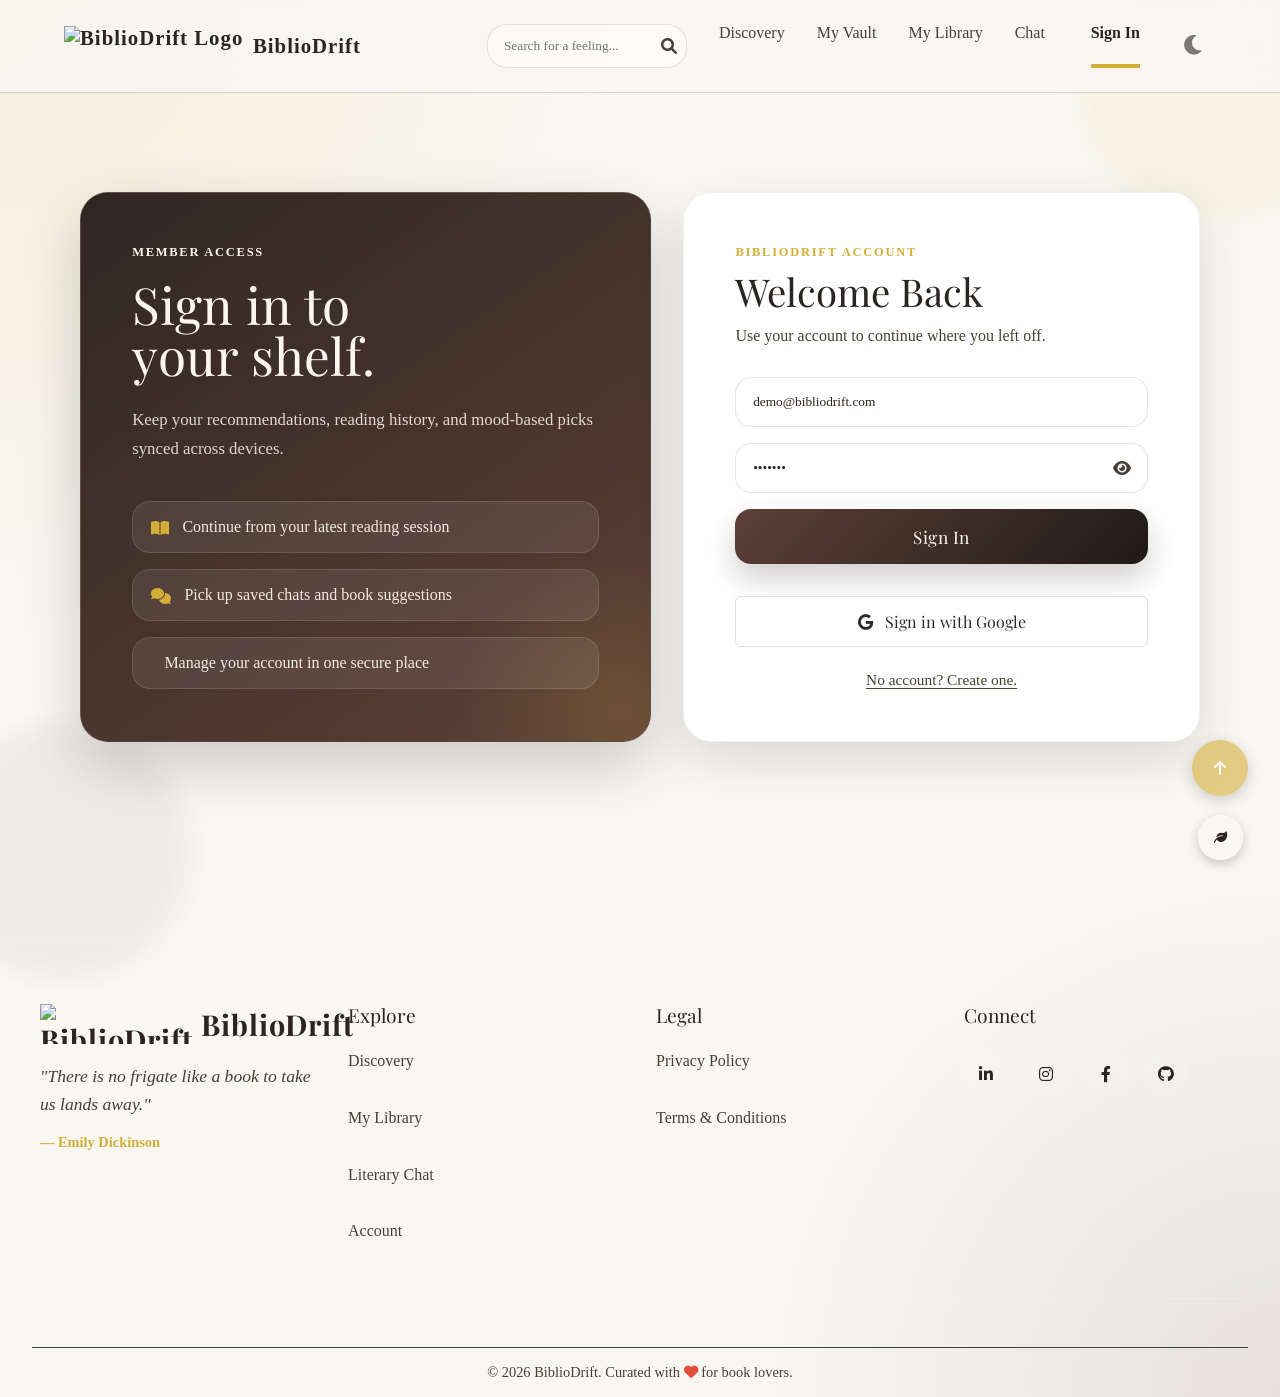
==== commit 41fc03aa: "Merge pull request #741: Add show/hide password toggle to auth page" ====
--- a/frontend/pages/auth.html
+++ b/frontend/pages/auth.html
@@ -202,6 +202,26 @@
 
         .input-group {
             margin: 0;
+            position: relative;
+        }
+
+        .password-toggle-icon {
+            position: absolute;
+            right: 1.05rem;
+            top: 50%;
+            transform: translateY(-50%);
+            cursor: pointer;
+            color: var(--text-muted);
+            transition: color 0.2s ease;
+            z-index: 10;
+        }
+
+        .password-toggle-icon:hover {
+            color: var(--text-main);
+        }
+
+        .auth-input.password-input {
+            padding-right: 2.75rem;
         }
 
         .auth-input {
@@ -395,50 +415,43 @@
                     </div>
 
                     <div class="input-group">
-                        <input type="password" id="password" class="auth-input" placeholder="Password" value="demo123"
-                            required autocomplete="current-password">
+                        <input type="password" id="password" class="auth-input password-input" placeholder="Password"
+                            value="demo123" required autocomplete="current-password">
+                        <i class="fa-solid fa-eye password-toggle-icon" id="togglePassword" title="Show Password"
+                            aria-label="Show password" role="button" tabindex="0"></i>
                     </div>
 
+                    <!-- 
+                        =============================================================
+                        SECURITY COMPLIANCE: CSRF TOKEN FIELD
+                        =============================================================
+                        This hidden input is dynamically populated with a one-time 
+                        security token provided by the backend. It protects against
+                        Cross-Site Request Forgery attacks by ensuring that the 
+                        form submission originated from this specific application 
+                        instance.
+                        =============================================================
+                    -->
+                    <input type="hidden" id="csrf_token" name="csrf_token" value="">
+
+                    <!-- Primary Action Button -->
                     <button type="submit" id="submitBtn" class="auth-btn">
                         Sign In
                     </button>
+
+                    <!-- Google Authentication -->
+                    <button type="button" id="googleAuthBtn" class="google-auth-btn">
+                        <i class="fa-brands fa-google"></i>
+                        <span>Sign in with Google</span>
+                    </button>
                 </form>
 
-                <div class="auth-footer">
+                <!-- Mode Toggle Link -->
+                <div class="auth-footer" style="margin-top: 1.5rem;">
                     <span id="toggleText" class="toggle-link">
                         No account? Create one.
                     </span>
                 </div>
-
-                <!-- 
-                    =============================================================
-                    SECURITY COMPLIANCE: CSRF TOKEN FIELD
-                    =============================================================
-                    This hidden input is dynamically populated with a one-time 
-                    security token provided by the backend. It protects against
-                    Cross-Site Request Forgery attacks by ensuring that the 
-                    form submission originated from this specific application 
-                    instance.
-                    =============================================================
-                -->
-                <input type="hidden" id="csrf_token" name="csrf_token" value="">
-
-                <!-- Primary Action Button -->
-                <button type="submit" id="submitBtn" class="auth-btn">
-                    Sign In
-                </button>
-
-                <button type="button" id="googleAuthBtn" class="google-auth-btn">
-                    <i class="fa-brands fa-google"></i>
-                    <span>Sign in with Google</span>
-                </button>
-            </form>
-            
-            <!-- Mode Toggle Link -->
-            <div class="auth-footer" style="margin-top: 1.5rem;">
-                <span id="toggleText" class="toggle-link">
-                    No account? Create one.
-                </span>
             </div>
         </section>
     </main>
@@ -539,6 +552,35 @@
                 }
             });
         }
+
+        const togglePassword = document.getElementById('togglePassword');
+        if (togglePassword && passwordInput) {
+            const toggleVisibility = () => {
+                const type = passwordInput.getAttribute('type') === 'password' ? 'text' : 'password';
+                passwordInput.setAttribute('type', type);
+
+                if (type === 'password') {
+                    togglePassword.classList.remove('fa-eye-slash');
+                    togglePassword.classList.add('fa-eye');
+                    togglePassword.setAttribute('title', 'Show Password');
+                    togglePassword.setAttribute('aria-label', 'Show password');
+                } else {
+                    togglePassword.classList.remove('fa-eye');
+                    togglePassword.classList.add('fa-eye-slash');
+                    togglePassword.setAttribute('title', 'Hide Password');
+                    togglePassword.setAttribute('aria-label', 'Hide password');
+                }
+            };
+
+            togglePassword.addEventListener('click', toggleVisibility);
+
+            togglePassword.addEventListener('keydown', (e) => {
+                if (e.key === 'Enter' || e.key === ' ') {
+                    e.preventDefault();
+                    toggleVisibility();
+                }
+            });
+        }
     </script>
     <script src="../js/pwa.js"></script>
     <script>
--- a/frontend/css/style.css
+++ b/frontend/css/style.css
@@ -1,5 +1,49 @@
 :root {
-    /* Fix: WCAG AA Contrast Floor - Issue #534 */
+    /* Day Theme (Default) */
+    --bg-color: #f9f7f2;
+    --header-bg: rgba(249, 247, 242, 0.8);
+    --text-main: #2c2420;
+    --text-muted: #4a3f35;
+    /* Darker for better contrast */
+    --accent-gold: #d4af37;
+    --wood-dark: #5d4037;
+    --wood-light: #8d6e63;
+    --glass-bg: rgba(255, 255, 255, 0.1);
+    --glass-border: rgba(255, 255, 255, 0.2);
+    --shadow-soft: 0 10px 30px rgba(0, 0, 0, 0.05);
+    --shadow-panel: 0 18px 45px rgba(44, 36, 32, 0.12);
+    --input-bg: rgba(255, 255, 255, 0.5);
+    --input-border: rgba(0, 0, 0, 0.1);
+    --book-bg: #fff;
+    --paper-color: #fffdf9;
+    --nav-active-color: #3a241c;
+    --nav-active-ring: rgba(58, 36, 28, 0.18);
+    --surface-panel: rgba(255, 255, 255, 0.72);
+    --surface-elevated: rgba(255, 255, 255, 0.92);
+    --surface-soft: rgba(255, 255, 255, 0.58);
+    --control-border: rgba(93, 64, 55, 0.14);
+    --control-focus-ring: rgba(212, 175, 55, 0.24);
+    --control-hover: rgba(255, 255, 255, 0.96);
+    --radius-panel: 24px;
+    --radius-control: 18px;
+
+    /* Vibe Colors */
+    --vibe-mystery: #78909c;
+    --vibe-romance: #ef9a9a;
+    --vibe-classic: #a1887f;
+
+    /* Dimensions */
+    --book-width: 160px;
+    --book-height: 240px;
+
+    --book-thick: 40px;
+
+    /* New Brand/UI Variables */
+    --border-radius-soft: 12px;
+    --shadow-hover: 0 15px 35px rgba(0, 0, 0, 0.15);
+}
+
+/* Fix: WCAG AA Contrast Floor - Issue #534 */
 .glass-panel,
 .book-tooltip,
 .book-detail-modal,
@@ -8,49 +52,35 @@
     backdrop-filter: blur(12px);
     -webkit-backdrop-filter: blur(12px);
 }
-    /* Day Theme (Default) */
-    --bg-color: #f9f7f2;
-    --header-bg: rgba(249, 247, 242, 0.8);
-    --text-main: #2c2420;
-    --text-muted: #6b5e55;
-    --accent-gold: #d4af37;
-    --wood-dark: #5d4037;
-    --wood-light: #8d6e63;
-    --glass-bg: rgba(255, 255, 255, 0.1);
-    --glass-border: rgba(255, 255, 255, 0.2);
-    --shadow-soft: 0 10px 30px rgba(0, 0, 0, 0.05);
-    --input-bg: rgba(255, 255, 255, 0.5);
-    --input-border: rgba(0, 0, 0, 0.1);
-    --book-bg: #fff;
-    --paper-color: #fffdf9;
-
-    /* Vibe Colors */
-    --vibe-mystery: #78909c;
-    --vibe-romance: #ef9a9a;
-    --vibe-classic: #a1887f;
-
-    /* Dimensions */
-    --book-width: 160px;
-    --book-height: 240px;
-    --book-thick: 40px;
-}
 
 [data-theme="night"] {
     /* Night Theme (Dark Wood) */
     --bg-color: #1e1a18;
     --header-bg: rgba(30, 26, 24, 0.85);
     --text-main: #e0d5cb;
-    --text-muted: #a89a8e;
+    --text-muted: #d5c7bc;
+    /* Lighter for better contrast on dark */
     --accent-gold: #fccb4e;
     --wood-dark: #3e2723;
     --wood-light: #5d4037;
     --glass-bg: rgba(0, 0, 0, 0.3);
     --glass-border: rgba(255, 255, 255, 0.05);
     --shadow-soft: 0 10px 40px rgba(0, 0, 0, 0.4);
+    --shadow-panel: 0 18px 45px rgba(0, 0, 0, 0.45);
     --input-bg: rgba(0, 0, 0, 0.2);
     --input-border: rgba(255, 255, 255, 0.1);
     --book-bg: #2c2420;
     --paper-color: #e0d5cb;
+    /* Overrides */
+    --shadow-hover: 0 15px 45px rgba(0, 0, 0, 0.5);
+    --nav-active-color: #fff2df;
+    --nav-active-ring: rgba(255, 242, 223, 0.22);
+    --surface-panel: rgba(19, 16, 14, 0.74);
+    --surface-elevated: rgba(34, 28, 25, 0.92);
+    --surface-soft: rgba(255, 255, 255, 0.06);
+    --control-border: rgba(255, 255, 255, 0.1);
+    --control-focus-ring: rgba(252, 203, 78, 0.24);
+    --control-hover: rgba(255, 255, 255, 0.1);
 }
 
 * {
@@ -71,7 +101,13 @@
     /* Classic serif for books */
     overflow-x: hidden;
     min-height: 100vh;
+    display: flex;
+    flex-direction: column;
     transition: background-color 0.4s ease, color 0.4s ease, border-color 0.4s ease, box-shadow 0.4s ease;
+}
+
+main {
+    flex: 1;
 }
 
 /* Explicit night-mode overrides — bulletproof fallback */
@@ -84,6 +120,8 @@
 
 [data-theme="night"] header {
     background: rgba(30, 26, 24, 0.85) !important;
+    backdrop-filter: blur(25px);
+    border-bottom: 1px solid rgba(255, 255, 255, 0.15);
 }
 
 [data-theme="night"] .search-input,
@@ -97,43 +135,6 @@
 /* Global Wooden Scrollbar Styling */
 ::-webkit-scrollbar {
     width: 12px;
-}
-
-/* --- Mood Theme Integration ---
-   Maps the dynamic --theme-* variables set by theme-manager.js 
-   to the project's functional CSS variables.
-*/
-[data-theme="rainy"], 
-[data-theme="cozy"], 
-[data-theme="dark-academia"], 
-[data-theme="ocean"], 
-[data-theme="indian-authors"] {
-    --bg-color: var(--theme-bg) !important;
-    --text-main: var(--theme-text) !important;
-    --text-muted: var(--theme-text-muted) !important;
-    --accent-gold: var(--theme-accent) !important;
-    --input-bg: var(--theme-pill-bg) !important;
-    --input-border: var(--theme-border) !important;
-    --book-bg: var(--theme-surface) !important;
-    --header-bg: var(--theme-bg) !important; /* Unified header bg for mood themes */
-}
-
-/* Ensure body transitions smoothly between mood themes */
-[data-theme="rainy"] body,
-[data-theme="cozy"] body,
-[data-theme="dark-academia"] body,
-[data-theme="ocean"] body,
-[data-theme="indian-authors"] body {
-    background-color: var(--bg-color) !important;
-    color: var(--text-main) !important;
-}
-
-[data-theme="rainy"] .curated-section h2,
-[data-theme="cozy"] .curated-section h2,
-[data-theme="dark-academia"] .curated-section h2,
-[data-theme="ocean"] .curated-section h2,
-[data-theme="indian-authors"] .curated-section h2 {
-    color: var(--accent-gold);
 }
 
 ::-webkit-scrollbar-track {
@@ -161,7 +162,7 @@
 
 /* --- Layout --- */
 header {
-    padding: 2rem 4rem;
+    padding: 1.5rem 4rem;
     display: flex;
     justify-content: space-between;
     align-items: center;
@@ -169,8 +170,11 @@
     top: 0;
     z-index: 100;
     background: var(--header-bg);
-    backdrop-filter: blur(10px);
-    transition: background-color 0.4s ease, color 0.4s ease, backdrop-filter 0.4s ease;
+    backdrop-filter: blur(25px);
+    -webkit-backdrop-filter: blur(25px);
+    border-bottom: 1px solid rgba(0, 0, 0, 0.15);
+    /* Subtly deeper bottom border */
+    transition: background-color 0.4s ease, color 0.4s ease, backdrop-filter 0.4s ease, border-color 0.4s ease;
 }
 
 .header-controls {
@@ -225,16 +229,34 @@
     gap: 0.5rem;
 }
 
+.nav-links {
+    display: flex;
+    flex-wrap: wrap;
+    gap: 1rem 2rem;
+    align-items: center;
+}
+
 .nav-links a {
     text-decoration: none;
     color: var(--text-muted);
-    margin-left: 2rem;
-    transition: color 0.3s ease;
+    transition: color 0.3s ease, border-color 0.3s ease, font-weight 0.3s ease;
+    display: inline-block;
+    border-bottom: 4px solid transparent;
+    padding-bottom: 8px;
 }
 
 .nav-links a:hover,
 .nav-links a.active {
     color: var(--text-main);
+    font-weight: 800;
+    border-bottom-color: var(--accent-gold);
+}
+
+/* Hide active underline if another link is hovered */
+.nav-links:hover a.active:not(:hover) {
+    border-bottom-color: transparent;
+    color: var(--text-muted);
+    font-weight: normal;
 }
 
 /* === ANIMATED HOVER TOOLTIPS FOR NAVIGATION (NEW) === */
@@ -244,48 +266,36 @@
 }
 
 .tooltip-text {
-    position: absolute;
-    left: 50%;
-    bottom: calc(100% + 8px);
-    transform: translateX(-50%) scale(0.95) translateY(6px);
-    padding: 10px 14px;
-    background: #fffaf3;
-    color: #2b2b2b;
-    font-size: 13px;
-    font-weight: 500;
-    white-space: nowrap;
-    border-radius: 10px;
-    box-shadow: 0 8px 20px rgba(0, 0, 0, 0.15);
-    border: 1px solid rgba(0, 0, 0, 0.08);
-    opacity: 0;
-    visibility: hidden;
-    pointer-events: none;
-    transition: all 0.25s ease;
-    z-index: 9999;
+    display: none;
 }
 
 .tooltip-text::after {
-    content: "";
-    position: absolute;
-    top: 100%;
-    left: 50%;
-    transform: translateX(-50%) rotate(45deg);
-    width: 12px;
-    height: 12px;
-    background: #fffaf3;
-    border-left: 1px solid rgba(0, 0, 0, 0.08);
-    border-bottom: 1px solid rgba(0, 0, 0, 0.08);
+    display: none;
 }
 
 .tooltip:hover .tooltip-text {
-    opacity: 1;
-    visibility: visible;
-    transform: translateX(-40%) scale(1) translateY(0);
+    display: none;
+}
+
+/* Prevent tooltip from going off right edge for the last element */
+.nav-links .tooltip:last-child .tooltip-text {
+    left: auto;
+    right: 0;
+    transform: translateX(0%) scale(0.95) translateY(6px);
+}
+
+.nav-links .tooltip:last-child:hover .tooltip-text {
+    transform: translateX(0%) scale(1) translateY(0);
+}
+
+.nav-links .tooltip:last-child .tooltip-text::after {
+    left: auto;
+    right: 15px;
+    transform: rotate(45deg);
 }
 
 .tooltip-text i {
-    margin-right: 5px;
-    color: var(--accent-gold);
+    display: none;
 }
 
 main {
@@ -341,14 +351,12 @@
 }
 
 .section-header {
-    margin-: 0 1rem 0.5rem 1rem;
+    margin: 0 1rem 0.5rem 1rem;
     display: flex;
     justify-content: space-between;
     align-items: baseline;
     flex-wrap: wrap;
-    gap: 1rem
-    justify-content: space-between;
-    align-items: baseline;
+    gap: 1rem;
 }
 
 .curated-row {
@@ -410,8 +418,9 @@
     height: 100%;
     backface-visibility: hidden;
     /* Hide back when front is clear */
-    border-radius: 4px 8px 8px 4px;
-    box-shadow: 5px 5px 15px rgba(0, 0, 0, 0.15);
+    border-radius: var(--border-radius-soft);
+    box-shadow: var(--shadow-soft);
+    transition: box-shadow 0.3s ease, transform 0.3s ease;
 }
 
 .book__face--front {
@@ -491,6 +500,11 @@
 /* Hover Effect: Pull out */
 .book-scene:hover .book:not(.flipped) {
     transform: translateZ(30px) translateY(-10px) rotateY(-10deg);
+    filter: drop-shadow(var(--shadow-hover));
+}
+
+.book-scene:hover .book__face {
+    box-shadow: var(--shadow-hover);
 }
 
 /* Glassmorphism Overlay (Quick view) */
@@ -531,10 +545,10 @@
 
 /* Read details Button */
 .read-details-btn {
-    background-color: #3e2723; 
+    background-color: #3e2723;
     color: #fffdf9;
     border: 1px solid var(--accent-gold);
-    padding: 6px 16px; 
+    padding: 6px 16px;
     border-radius: 6px;
     font-family: 'Playfair Display', 'Georgia', serif;
     font-size: 0.82rem;
@@ -542,12 +556,12 @@
     display: flex;
     align-items: center;
     justify-content: center;
-    gap: 6px; 
+    gap: 6px;
     margin: 8px auto 14px auto;
-    width: 96%; 
+    width: 96%;
     box-shadow: 0 3px 6px rgba(0, 0, 0, 0.15);
     transition: background-color 0.2s ease-in-out;
-    white-space: nowrap; 
+    white-space: nowrap;
 }
 
 .read-details-btn:hover {
@@ -1026,6 +1040,7 @@
     overflow-y: auto;
     animation: modalIn 0.4s cubic-bezier(0.175, 0.885, 0.32, 1.275);
     max-height: 90vh;
+    color: var(--text-main);
 }
 
 [data-theme="night"] .modal-content {
@@ -1122,13 +1137,13 @@
     padding: 1.2rem 1.5rem;
     border-radius: 12px;
     margin-top: 1.5rem;
-    box-shadow: 0 2px 8px rgba(0,0,0,0.03);
+    box-shadow: 0 2px 8px rgba(0, 0, 0, 0.03);
 }
 
 #modal-ai-note {
     font-family: "Georgia", serif;
     font-style: italic;
-    color: #4a3f35 !important; /* Dark brown for high contrast */
+    color: var(--text-main) !important;
     line-height: 1.6;
     font-size: 1.05rem;
     display: block;
@@ -1173,6 +1188,36 @@
     color: var(--text-main);
 }
 
+/* Theme-safe modal sub-elements */
+.modal-section-title,
+.purchase-header,
+.purchase-links-box,
+.emotion-tagging-section {
+    color: var(--text-main);
+}
+
+.emotion-tag {
+    display: inline-flex;
+    align-items: center;
+    gap: 5px;
+    padding: 5px 12px;
+    border-radius: 20px;
+    font-size: 0.82rem;
+    cursor: pointer;
+    border: 1px solid var(--control-border);
+    background: var(--surface-soft);
+    color: var(--text-main);
+    transition: all 0.2s ease;
+    margin: 3px 2px;
+}
+
+.emotion-tag:hover,
+.emotion-tag.active {
+    background: var(--accent-gold);
+    color: #2c2420;
+    border-color: var(--accent-gold);
+}
+
 .modal-actions {
     margin-top: auto;
     display: flex;
@@ -1851,8 +1896,8 @@
 
 /* ===== GENRE SECTION STYLES ===== */
 .genre-grid {
-display: grid;
-   
+    display: grid;
+
     grid-template-columns: repeat(auto-fill, minmax(180px, 1fr));
     gap: 1.25rem;
     padding: 2rem 0.5rem
@@ -2012,6 +2057,7 @@
     box-shadow: 0 25px 80px rgba(0, 0, 0, 0.3);
     display: flex;
     flex-direction: column;
+    color: var(--text-main);
 }
 
 .genre-modal-header {
@@ -2510,17 +2556,17 @@
 
 .tooltip-title {
     font-family: 'Playfair Display', serif;
-    font-size: 1.1rem;
-    font-weight: 600;
+    font-size: 1.25rem;
+    font-weight: 700;
     color: var(--text-main);
     margin-bottom: 0.25rem;
     line-height: 1.3;
 }
 
 .tooltip-author {
-    font-size: 0.9rem;
+    font-size: 1rem;
     color: var(--text-muted);
-    font-style: italic;
+    font-weight: 500;
     margin-bottom: 0.5rem;
 }
 
@@ -2573,9 +2619,11 @@
     left: 0;
     right: 0;
     bottom: 0;
-    background: rgba(0, 0, 0, 0.6);
-    backdrop-filter: blur(8px);
-    -webkit-backdrop-filter: blur(8px);
+    background:
+        radial-gradient(circle at top, rgba(212, 175, 55, 0.12), transparent 38%),
+        rgba(0, 0, 0, 0.62);
+    -webkit-backdrop-filter: blur(12px);
+    backdrop-filter: blur(12px);
     display: flex;
     justify-content: center;
     align-items: center;
@@ -2592,13 +2640,14 @@
 }
 
 .book-detail-content {
-    background: var(--bg-color);
-    border-radius: 24px;
+    background: linear-gradient(180deg, var(--surface-elevated), var(--surface-panel));
+    border-radius: var(--radius-panel);
     max-width: 900px;
     width: 100%;
     max-height: 90vh;
     overflow-y: auto;
-    box-shadow: 0 30px 80px rgba(0, 0, 0, 0.3);
+    box-shadow: var(--shadow-panel);
+    border: 1px solid var(--glass-border);
     transform: translateY(30px) scale(0.95);
     transition: all 0.4s cubic-bezier(0.23, 1, 0.32, 1);
     position: relative;
@@ -2641,6 +2690,14 @@
     padding: 2.5rem;
 }
 
+.book-expanded-layout {
+    display: grid;
+    grid-template-columns: minmax(280px, 320px) minmax(0, 1fr);
+    gap: 1.5rem;
+    align-items: start;
+    padding: 1.25rem;
+}
+
 .book-cover-section {
     position: relative;
 }
@@ -2950,6 +3007,111 @@
     }
 
     .spine-author {
+
+        .ai-insight-box,
+        .purchase-links-box,
+        .price-tracker-section,
+        .reading-progress-tracker,
+        .book-reviews-section,
+        .shelf-selection-row {
+            background: var(--surface-soft);
+            border: 1px solid var(--glass-border);
+            border-radius: 20px;
+            padding: 1rem 1.1rem;
+            box-shadow: 0 10px 24px rgba(0, 0, 0, 0.05);
+        }
+
+        .ai-insight-box {
+            position: relative;
+            overflow: hidden;
+            margin-top: 0.25rem;
+        }
+
+        .ai-insight-box::before {
+            content: "";
+            position: absolute;
+            inset: 0;
+            border-radius: inherit;
+            background: linear-gradient(135deg, rgba(212, 175, 55, 0.08), transparent 45%);
+            pointer-events: none;
+        }
+
+        .ai-header,
+        .purchase-header,
+        .price-tracker-header,
+        .progress-tracker-header {
+            display: inline-flex;
+            align-items: center;
+            gap: 0.6rem;
+            margin-bottom: 0.85rem;
+            padding: 0.35rem 0.8rem;
+            border-radius: 999px;
+            background: rgba(212, 175, 55, 0.12);
+            color: var(--accent-gold);
+            font-size: 0.85rem;
+            font-weight: 700;
+            letter-spacing: 0.03em;
+        }
+
+        .purchase-links-container {
+            display: flex;
+            flex-wrap: wrap;
+            gap: 0.5rem;
+        }
+
+        .purchase-links-container a,
+        .purchase-link-btn {
+            border-radius: 999px !important;
+            transition: transform 0.2s ease, box-shadow 0.2s ease, opacity 0.2s ease;
+        }
+
+        .purchase-links-container a:hover,
+        .purchase-link-btn:hover {
+            transform: translateY(-2px);
+            box-shadow: 0 8px 18px rgba(0, 0, 0, 0.12);
+        }
+
+        .price-tracker-section {
+            padding-top: 1rem;
+        }
+
+        .price-tracker-section input[type="number"] {
+            width: 100%;
+            padding: 0.75rem 0.95rem 0.75rem 2rem;
+            border-radius: 14px;
+            border: 1px solid var(--control-border);
+            background: var(--control-hover);
+            color: var(--text-main);
+            transition: border-color 0.2s ease, box-shadow 0.2s ease, background-color 0.2s ease;
+        }
+
+        .price-tracker-section input[type="number"]:focus {
+            outline: none;
+            border-color: var(--accent-gold);
+            box-shadow: 0 0 0 4px var(--control-focus-ring);
+        }
+
+        .price-tracker-section button,
+        .progress-save-btn,
+        .progress-mode-btn {
+            border-radius: 999px;
+        }
+
+        .shelf-selection-row {
+            gap: 0.65rem;
+            align-items: stretch;
+            position: relative;
+        }
+
+        .library-select-label {
+            font-family: "Georgia", serif;
+            font-size: 0.9rem;
+            color: var(--text-muted);
+            font-weight: 700;
+            text-transform: uppercase;
+            letter-spacing: 0.04em;
+        }
+
         display: none;
     }
 
@@ -3359,16 +3521,26 @@
     height: 12px;
     border-radius: 6px;
     overflow: hidden;
-    background: rgba(0,0,0,0.1);
+    background: rgba(0, 0, 0, 0.1);
     margin-bottom: 1rem;
 }
 
 .progress-segment {
     transition: width 1s ease-out;
 }
-.progress-segment.finished { background: var(--accent-gold); }
-.progress-segment.current { background: var(--wood-light); }
-.progress-segment.want { background: var(--text-muted); opacity: 0.7; }
+
+.progress-segment.finished {
+    background: var(--accent-gold);
+}
+
+.progress-segment.current {
+    background: var(--wood-light);
+}
+
+.progress-segment.want {
+    background: var(--text-muted);
+    opacity: 0.7;
+}
 
 .progress-legend {
     display: flex;
@@ -3377,9 +3549,24 @@
     color: var(--text-muted);
 }
 
-.legend-finished { color: var(--accent-gold); font-size: 0.6rem; margin-right: 4px; }
-.legend-current { color: var(--wood-light); font-size: 0.6rem; margin-right: 4px; }
-.legend-want { color: var(--text-muted); opacity: 0.7; font-size: 0.6rem; margin-right: 4px; }
+.legend-finished {
+    color: var(--accent-gold);
+    font-size: 0.6rem;
+    margin-right: 4px;
+}
+
+.legend-current {
+    color: var(--wood-light);
+    font-size: 0.6rem;
+    margin-right: 4px;
+}
+
+.legend-want {
+    color: var(--text-muted);
+    opacity: 0.7;
+    font-size: 0.6rem;
+    margin-right: 4px;
+}
 
 .profile-content {
     max-width: 1200px;
@@ -3900,59 +4087,52 @@
 .book-info-panel {
     flex: 1;
     max-width: 550px;
-    background: rgba(255, 255, 255, 0.95);
-    backdrop-filter: blur(10px);
-    padding: 2rem;
-    border-radius: 4px;
-    /* Paper-like corner */
-    box-shadow:
-        0 1px 1px rgba(0, 0, 0, 0.15),
-        0 8px 0 -4px #f5f5f5,
-        0 8px 2px -3px rgba(0, 0, 0, 0.15),
-        0 16px 0 -8px #ebebeb,
-        0 16px 2px -7px rgba(0, 0, 0, 0.1);
-    /* Paper stack effect */
+    background: var(--surface-elevated);
+    -webkit-backdrop-filter: blur(14px);
+    backdrop-filter: blur(14px);
+    padding: 1.75rem;
+    border-radius: var(--radius-panel);
+    box-shadow: var(--shadow-panel);
     display: flex;
     flex-direction: column;
-    gap: 1.5rem;
+    gap: 1.25rem;
     height: auto;
     max-height: 90vh;
     overflow-y: auto;
-    /* Allow scrolling for long content */
     position: relative;
     pointer-events: auto;
-    border: 1px solid rgba(0, 0, 0, 0.05);
+    border: 1px solid var(--glass-border);
 }
 
 .book-header {
-    border-bottom: 2px solid var(--accent-gold);
-    padding: 1rem 0 1.5rem 0;
-    margin-top: 1rem;
-    /* Space for close button */
+    border-bottom: 1px solid rgba(212, 175, 55, 0.28);
+    padding: 0.25rem 0 1rem 0;
+    margin-top: 0.5rem;
 }
 
 .book-info-panel .book-title-large {
     font-family: 'Playfair Display', serif;
-    font-size: 2.8rem;
-    color: #2c2420;
-    line-height: 1.1;
-    margin-bottom: 0.8rem;
+    font-size: clamp(2.15rem, 4vw, 2.8rem);
+    color: var(--text-main);
+    line-height: 1.08;
+    margin-bottom: 0.5rem;
 }
 
 .book-info-panel .book-author-large {
-    font-size: 1.4rem;
-    color: #6b5e55;
+    font-size: 1.15rem;
+    color: var(--text-muted);
     font-style: italic;
     font-family: 'Georgia', serif;
 }
 
 .book-stats-row {
-    display: flex;
-    justify-content: space-between;
-    background: #f9f7f2;
-    padding: 1.2rem;
-    border-radius: 8px;
-    border: 1px solid #e0dfdc;
+    display: grid;
+    grid-template-columns: repeat(2, minmax(0, 1fr));
+    gap: 1rem;
+    background: var(--surface-soft);
+    padding: 1rem 1.1rem;
+    border-radius: 18px;
+    border: 1px solid var(--glass-border);
 }
 
 .stat-item {
@@ -3995,22 +4175,29 @@
 
 .book-actions-section {
     margin-top: auto;
-    padding-top: 1.5rem;
-    border-top: 1px solid #e0dfdc;
+    padding-top: 1.25rem;
+    border-top: 1px solid var(--glass-border);
     display: flex;
     flex-wrap: wrap;
-    /* Prevent crowding */
-    gap: 0.8rem;
-    align-items: center;
+    gap: 1rem;
+    align-items: center;
+}
+
+.library-actions-group {
+    display: flex;
+    flex-wrap: wrap;
+    gap: 0.75rem;
+    width: 100%;
 }
 
 .action-btn-primary {
     flex: 1;
-    padding: 0.6rem 1.2rem;
+    min-height: 42px;
+    padding: 0.7rem 1.05rem;
     font-size: 0.85rem;
-    font-weight: 500;
+    font-weight: 600;
     text-transform: none;
-    letter-spacing: 0.5px;
+    letter-spacing: 0.2px;
     transition: all 0.3s ease;
     display: flex;
     align-items: center;
@@ -4018,6 +4205,7 @@
     gap: 0.5rem;
     cursor: pointer;
     border: none;
+    border-radius: 999px;
 }
 
 .add-to-library {
@@ -4031,6 +4219,26 @@
     background-color: #3e2b25;
     transform: translateY(-2px);
     box-shadow: 0 5px 15px rgba(93, 64, 55, 0.3);
+}
+
+.book-actions-section .action-btn-secondary,
+.book-actions-section .btn-preview,
+.book-actions-section .library-share-btn {
+    min-height: 42px;
+    padding: 0.7rem 1rem;
+    border-radius: 999px;
+    border: 1px solid var(--glass-border);
+    background: var(--surface-soft);
+    color: var(--text-main);
+    box-shadow: none;
+}
+
+.book-actions-section .action-btn-secondary:hover,
+.book-actions-section .btn-preview:hover,
+.book-actions-section .library-share-btn:hover {
+    background: var(--control-hover);
+    transform: translateY(-1px);
+    border-color: var(--accent-gold);
 }
 
 .mark-read {
@@ -4364,6 +4572,11 @@
     justify-content: center;
     gap: 1.2rem;
     flex-wrap: wrap;
+    padding: 1rem;
+    background: var(--surface-panel);
+    border: 1px solid var(--glass-border);
+    border-radius: 24px;
+    box-shadow: var(--shadow-panel);
 }
 
 /* Glass dropdown cards */
@@ -4371,14 +4584,17 @@
     display: flex;
     align-items: center;
     gap: 0.6rem;
-
-    background: var(--glass-bg);
-    backdrop-filter: blur(12px);
-
-    border: 1px solid var(--glass-border);
-    border-radius: 14px;
-
-    padding: 10px 16px;
+    position: relative;
+    min-width: 220px;
+
+    background: var(--surface-soft);
+    -webkit-backdrop-filter: blur(16px);
+    backdrop-filter: blur(16px);
+
+    border: 1px solid var(--control-border);
+    border-radius: var(--radius-control);
+
+    padding: 0.85rem 1rem;
 
     box-shadow: var(--shadow-soft);
     transition: all 0.3s ease;
@@ -4386,9 +4602,14 @@
 
 /* Hover = premium lift */
 .filter-group:hover {
-    transform: translateY(-3px) scale(1.02);
+    transform: translateY(-2px);
     border-color: var(--accent-gold);
-    box-shadow: 0 12px 30px rgba(0, 0, 0, 0.15);
+    box-shadow: 0 16px 32px rgba(0, 0, 0, 0.12);
+}
+
+.filter-group:focus-within {
+    border-color: var(--accent-gold);
+    box-shadow: 0 0 0 4px var(--control-focus-ring), var(--shadow-soft);
 }
 
 /* Icons glow */
@@ -4404,6 +4625,8 @@
 
 /* Select styling */
 .sort-select {
+    -webkit-appearance: none;
+    appearance: none;
     background: transparent;
     border: none;
     outline: none;
@@ -4413,11 +4636,23 @@
     color: var(--text-main);
 
     cursor: pointer;
+    width: 100%;
+    padding-right: 1.5rem;
 }
 
 /* Fancy focus */
 .sort-select:focus {
     color: var(--accent-gold);
+}
+
+.filter-group::after {
+    content: "\f078";
+    font-family: "Font Awesome 6 Free";
+    font-weight: 900;
+    color: var(--accent-gold);
+    font-size: 0.75rem;
+    pointer-events: none;
+    margin-left: auto;
 }
 
 .logo img {
@@ -4465,28 +4700,44 @@
 
 .library-select-label {
     font-family: "Georgia", serif;
-    font-size: 1rem;
-    color: var(--wood-dark);
+    font-size: 0.9rem;
+    color: var(--text-muted);
     font-weight: 700;
+    text-transform: uppercase;
+    letter-spacing: 0.04em;
 }
 
 .library-shelf-select {
-    padding: 0 12px;
-    border-radius: 17px;
-    font-size: 0.9rem;
-    height: 40px;
+    -webkit-appearance: none;
+    appearance: none;
+    padding: 0 2.2rem 0 1rem;
+    border-radius: 16px;
+    font-size: 0.95rem;
+    height: 44px;
     width: 100%;
-    max-width: 300px;
-    border: 1px solid var(--wood-light);
-    background: #fff;
+    max-width: none;
+    border: 1px solid var(--control-border);
+    background: linear-gradient(180deg, var(--control-hover), var(--surface-panel));
     color: var(--text-main);
     cursor: pointer;
-    box-shadow: inset 0 1px 3px rgba(0,0,0,0.1);
+    box-shadow: inset 0 1px 0 rgba(255, 255, 255, 0.35);
+    transition: border-color 0.2s ease, box-shadow 0.2s ease, transform 0.2s ease, background-color 0.2s ease;
+}
+
+.library-shelf-select:focus {
+    outline: none;
+    border-color: var(--accent-gold);
+    box-shadow: 0 0 0 4px var(--control-focus-ring);
+}
+
+.library-shelf-select:hover {
+    border-color: var(--accent-gold);
+    transform: translateY(-1px);
 }
 
 .library-remove-btn {
-    background: linear-gradient(135deg, #ff4d4d, #e60000);
-    color: white;
+    background: linear-gradient(135deg, rgba(93, 64, 55, 0.98), rgba(122, 90, 77, 0.98));
+    color: #fff8f1;
     padding: 0 20px;
     font-size: 0.8rem;
     font-weight: 600;
@@ -4499,19 +4750,19 @@
     border: none;
     cursor: pointer;
     transition: all 0.2s ease;
-    box-shadow: 0 4px 12px rgba(255, 77, 77, 0.3);
+    box-shadow: 0 8px 20px rgba(93, 64, 55, 0.22);
 }
 
 .library-remove-btn:hover {
-    background-color: #ff3333;
+    background: linear-gradient(135deg, rgba(77, 54, 47, 0.98), rgba(109, 80, 69, 0.98));
     transform: translateY(-1px);
-    box-shadow: 0 4px 12px rgba(255, 77, 77, 0.3);
+    box-shadow: 0 10px 22px rgba(93, 64, 55, 0.28);
 }
 
 .library-share-btn {
     margin-left: 10px;
     border: 1px solid var(--glass-border);
-    background-color: transparent;
+    background: var(--surface-soft);
     color: var(--text-main);
     padding: 0.3rem 0.6rem;
     border-radius: 20px;
@@ -4620,6 +4871,20 @@
     transform: scale(1.05);
 }
 
+/* Animated active state for the sanctuary toggle button */
+#ambientToggle {
+    will-change: transform;
+}
+
+#ambientToggle.active {
+    transform: scale(1.08) rotate(-8deg) !important;
+    box-shadow: 0 10px 24px rgba(0, 0, 0, 0.32) !important;
+}
+
+#ambientToggle:active {
+    transform: scale(0.96) rotate(-2deg) !important;
+}
+
 .ambient-panel {
     position: absolute;
     bottom: 60px;
@@ -4635,11 +4900,17 @@
     display: none;
     flex-direction: column;
     gap: 1rem;
+    /* Prepare for animated entrance */
+    opacity: 0;
+    transform: translateY(8px) scale(0.995);
+    transition: opacity 260ms cubic-bezier(.2, .9, .3, 1), transform 260ms cubic-bezier(.2, .9, .3, 1);
     z-index: 10002;
 }
 
 .ambient-panel.active {
     display: flex !important;
+    opacity: 1 !important;
+    transform: translateY(0) scale(1) !important;
 }
 
 .ambient-option {
@@ -4654,6 +4925,481 @@
     align-items: center;
     gap: 10px;
     font-size: 0.95rem;
+}
+
+/* Improved alignment: use a two-column grid so labels line up and controls align consistently */
+.ambient-panel .ambient-option,
+.ambient-panel .volume-control {
+    display: grid;
+    grid-template-columns: 1fr auto;
+    align-items: center;
+    gap: 10px;
+}
+
+.ambient-panel .volume-control {
+    position: relative;
+    display: grid;
+    grid-template-columns: auto 1fr;
+    align-items: center;
+    gap: 10px;
+}
+
+.ambient-panel .volume-control .range-wrap {
+    grid-column: 2 / 3;
+    position: relative;
+    width: 100%;
+}
+
+/* Library-specific alignment fixes */
+.library-page .ambient-panel .volume-control .range-wrap {
+    height: 18px;
+}
+
+.library-page .ambient-panel .volume-control .range-wrap .range-track,
+.library-page .ambient-panel .volume-control .range-wrap .range-fill {
+    top: 50%;
+    transform: translateY(-50%);
+}
+
+.library-page .ambient-panel .volume-control .range-wrap input[type="range"] {
+    height: 18px !important;
+    padding: 0 !important;
+}
+
+/* Final alignment nudge: move the thumb slightly down to perfectly center on the track across pages */
+.ambient-panel .volume-control .range-wrap input[type="range"]::-webkit-slider-thumb {
+    transform: translateY(2px) !important;
+}
+
+.ambient-panel .volume-control .range-wrap input[type="range"]::-moz-range-thumb {
+    transform: translateY(2px) !important;
+}
+
+/* Library/profile specific small adjustments if needed */
+.library-page .ambient-panel .volume-control .range-wrap .range-track,
+.library-page .ambient-panel .volume-control .range-wrap .range-fill,
+#profile-page .ambient-panel .volume-control .range-wrap .range-track,
+#profile-page .ambient-panel .volume-control .range-wrap .range-fill {
+    /* keep track centered */
+    top: 50% !important;
+    transform: translateY(-50%) !important;
+}
+
+.ambient-panel .volume-control .range-wrap .range-track {
+    position: absolute;
+    left: 0;
+    right: 0;
+    height: 6px;
+    background: rgba(0, 0, 0, 0.12);
+    border-radius: 999px;
+    top: 50%;
+    transform: translateY(-50%);
+    z-index: 1;
+}
+
+.ambient-panel .volume-control .range-wrap .range-fill {
+    position: absolute;
+    left: 0;
+    height: 6px;
+    background: var(--accent-gold);
+    border-radius: 999px;
+    top: 50%;
+    transform: translateY(-50%);
+    z-index: 2;
+    width: 50%;
+    transition: width 240ms cubic-bezier(.2, 1, .22, 1);
+}
+
+.ambient-panel .volume-control .range-wrap input[type="range"] {
+    background: transparent !important;
+    position: relative;
+    z-index: 3;
+    width: 100%;
+}
+
+/* Profile-specific nudge: align the track/fill and thumb better on profile layout */
+.profile-page .ambient-panel .volume-control .range-wrap {
+    padding-top: 2px;
+    /* small spacing to shift input area down slightly */
+}
+
+.profile-page .ambient-panel .volume-control .range-wrap .range-track,
+.profile-page .ambient-panel .volume-control .range-wrap .range-fill {
+    top: 54%;
+}
+
+.profile-page .ambient-panel .volume-control .range-wrap input[type="range"] {
+    height: 20px !important;
+}
+
+.profile-page .ambient-panel .volume-control .range-wrap input[type="range"]::-webkit-slider-thumb {
+    margin-top: 0 !important;
+}
+
+/* Make the input tall enough so the thumb can be vertically centered; remove negative margins */
+.ambient-panel .volume-control .range-wrap input[type="range"] {
+    height: 18px !important;
+    padding: 0 !important;
+    margin: 0 !important;
+    line-height: 18px !important;
+}
+
+/* Ensure the WebKit thumb is not shifted upward */
+.ambient-panel .volume-control .range-wrap input[type="range"]::-webkit-slider-thumb {
+    margin-top: 0 !important;
+    position: relative !important;
+    top: 0 !important;
+}
+
+/* Ensure the Firefox thumb is vertically centered */
+.ambient-panel .volume-control .range-wrap input[type="range"]::-moz-range-thumb {
+    margin: 0 !important;
+}
+
+.ambient-panel .ambient-option span,
+.ambient-panel .volume-control label {
+    display: flex;
+    align-items: center;
+    gap: 10px;
+    color: var(--text-main);
+}
+
+/* Make switches slightly larger and center their internal toggle */
+.switch {
+    width: 44px;
+    height: 26px;
+}
+
+.slider {
+    border-radius: 999px;
+    background-color: rgba(68, 68, 68, 0.9);
+}
+
+.slider:before {
+    height: 18px;
+    width: 18px;
+    left: 4px;
+    bottom: 4px;
+}
+
+/* Smooth transitions for switches */
+.slider {
+    transition: background-color 200ms cubic-bezier(.2, .9, .3, 1);
+}
+
+.slider:before {
+    transition: transform 200ms cubic-bezier(.2, .9, .3, 1), box-shadow 200ms;
+}
+
+input:checked+.slider {
+    background-color: var(--accent-gold);
+}
+
+input:checked+.slider:before {
+    transform: translateX(18px);
+}
+
+/* Quick pop when a toggle is enabled */
+input:checked+.slider {
+    animation: togglePop 220ms cubic-bezier(.2, .9, .3, 1);
+}
+
+@keyframes togglePop {
+    0% {
+        transform: scale(0.96);
+    }
+
+    60% {
+        transform: scale(1.04);
+    }
+
+    100% {
+        transform: scale(1);
+    }
+}
+
+/* Staggered fade-in for options when panel opens */
+.ambient-panel.active .ambient-option,
+.ambient-panel.active .volume-control {
+    opacity: 0;
+    transform: translateY(6px);
+    animation: optionFade 360ms cubic-bezier(.2, .9, .3, 1) forwards;
+}
+
+.ambient-panel.active .ambient-option:nth-child(1) {
+    animation-delay: 0.06s;
+}
+
+.ambient-panel.active .ambient-option:nth-child(2) {
+    animation-delay: 0.12s;
+}
+
+.ambient-panel.active .ambient-option:nth-child(3) {
+    animation-delay: 0.18s;
+}
+
+.ambient-panel.active .ambient-option:nth-child(4) {
+    animation-delay: 0.24s;
+}
+
+.ambient-panel.active .volume-control {
+    animation-delay: 0.3s;
+}
+
+@keyframes optionFade {
+    to {
+        opacity: 1;
+        transform: translateY(0);
+    }
+}
+
+/* Button press micro-interaction */
+#ambientToggle {
+    transition: transform 180ms ease, box-shadow 180ms ease, background 180ms ease;
+}
+
+#ambientToggle:active {
+    transform: scale(0.96) rotate(-6deg);
+}
+
+/* Accessible focus for switches */
+.switch input:focus-visible+.slider {
+    box-shadow: 0 0 0 4px rgba(212, 175, 55, 0.16);
+}
+
+/* Volume slider styling */
+.ambient-panel input[type="range"] {
+    -webkit-appearance: none;
+    width: 130px;
+    height: 6px;
+    background-color: rgba(0, 0, 0, 0.12);
+    /* Use a solid gold background-image and size it with --ambient-fill for reliable Chrome rendering */
+    background-image: linear-gradient(to right, var(--accent-gold), var(--accent-gold));
+    background-size: calc(var(--ambient-fill, 50) * 1%) 100%;
+    background-repeat: no-repeat;
+    border-radius: 999px;
+    outline: none;
+}
+
+.ambient-panel input[type="range"]::-webkit-slider-thumb {
+    -webkit-appearance: none;
+    width: 18px;
+    height: 18px;
+    background: var(--accent-gold);
+    border-radius: 50%;
+    box-shadow: 0 2px 6px rgba(0, 0, 0, 0.25);
+    cursor: pointer;
+}
+
+/* Ensure base thumb has a transition so scaling animates smoothly on all pages */
+.ambient-panel input[type="range"]::-webkit-slider-thumb {
+    transition: transform 260ms cubic-bezier(.2, 1, .22, 1), box-shadow 260ms ease !important;
+    transform-origin: center center;
+    transform: scale(1) !important;
+}
+
+/* Animated track fill and thumb pop when volume changes */
+.ambient-panel input[type="range"] {
+    background: linear-gradient(90deg, var(--accent-gold) var(--ambient-fill, 50%), rgba(0, 0, 0, 0.12) var(--ambient-fill, 50%));
+    background-size: 100% 100%;
+    background-repeat: no-repeat;
+    transition: background 360ms cubic-bezier(.2, 1, .22, 1);
+}
+
+.ambient-panel input.volume-animate::-webkit-slider-thumb {
+    transform: scale(1.12) !important;
+    transition: transform 360ms cubic-bezier(.2, 1, .22, 1) !important;
+}
+
+/* Also ensure the base Firefox thumb transitions */
+.ambient-panel input[type="range"]::-moz-range-thumb {
+    transition: transform 260ms cubic-bezier(.2, 1, .22, 1), box-shadow 260ms ease;
+    transform-origin: center center;
+}
+
+.ambient-panel input.volume-animate::-moz-range-thumb {
+    transform: scale(1.12);
+    transition: transform 360ms cubic-bezier(.2, 1, .22, 1);
+}
+
+/* Fallback for Firefox: smooth track color via background */
+.ambient-panel input[type="range"]::-moz-range-track {
+    background: transparent;
+}
+
+/* Responsive ambient panel: full width on very small screens */
+@media (max-width: 420px) {
+    .ambient-panel {
+        right: 1rem;
+        bottom: 70px;
+        width: min(92vw, 320px);
+        padding: 0.9rem;
+    }
+
+    .ambient-panel input[type="range"] {
+        width: 100%;
+    }
+}
+
+/* Library page: make ambient volume control smaller for compact layout */
+.library-page .ambient-panel input[type="range"] {
+    -webkit-appearance: none;
+    appearance: none;
+    width: 120px;
+    height: 6px;
+    background-color: rgba(0, 0, 0, 0.12) !important;
+    background-image: linear-gradient(to right, var(--accent-gold), var(--accent-gold)) !important;
+    background-size: calc(var(--ambient-fill, 50) * 1%) 100% !important;
+    background-repeat: no-repeat !important;
+    border-radius: 999px;
+    outline: none;
+}
+
+.library-page .ambient-panel input[type="range"]::-webkit-slider-runnable-track {
+    height: 6px;
+    border-radius: 999px;
+}
+
+.library-page .ambient-panel input[type="range"]::-webkit-slider-thumb {
+    -webkit-appearance: none;
+    appearance: none;
+    margin-top: -6px;
+    /* center the larger thumb */
+    width: 18px;
+    height: 18px;
+    background: var(--accent-gold);
+    border-radius: 50%;
+    box-shadow: 0 3px 8px rgba(0, 0, 0, 0.25);
+    border: 3px solid rgba(255, 255, 255, 0.8);
+    cursor: pointer;
+}
+
+.library-page .ambient-panel input[type="range"]::-moz-range-track {
+    height: 6px;
+    background: transparent;
+}
+
+.library-page .ambient-panel input[type="range"]::-moz-range-thumb {
+    width: 18px;
+    height: 18px;
+    background: var(--accent-gold);
+    border-radius: 50%;
+    box-shadow: 0 3px 8px rgba(0, 0, 0, 0.25);
+    border: 3px solid rgba(255, 255, 255, 0.8);
+    cursor: pointer;
+}
+
+.library-page .ambient-panel .volume-control label {
+    font-size: 0.95rem;
+}
+
+/* Override responsive minimums that enlarge inputs (loaded in style-responsive.css) */
+.library-page .ambient-panel input[type="range"] {
+    min-height: 0 !important;
+    min-width: 0 !important;
+    height: 6px !important;
+}
+
+.library-page .ambient-panel input[type="range"]::-webkit-slider-thumb {
+    width: 18px !important;
+    height: 18px !important;
+}
+
+.library-page .ambient-panel input[type="range"]::-moz-range-thumb {
+    width: 18px !important;
+    height: 18px !important;
+}
+
+/* Profile page: same compact ambient volume styling as library */
+#profile-page .ambient-panel input[type="range"] {
+    -webkit-appearance: none;
+    appearance: none;
+    width: 120px;
+    height: 6px;
+    background-color: rgba(0, 0, 0, 0.12) !important;
+    background-image: linear-gradient(to right, var(--accent-gold), var(--accent-gold)) !important;
+    background-size: calc(var(--ambient-fill, 50) * 1%) 100% !important;
+    background-repeat: no-repeat !important;
+    border-radius: 999px;
+    outline: none;
+    min-height: 0 !important;
+    min-width: 0 !important;
+}
+
+#profile-page .ambient-panel input[type="range"]::-webkit-slider-runnable-track {
+    height: 6px;
+    border-radius: 999px;
+}
+
+#profile-page .ambient-panel input[type="range"]::-webkit-slider-thumb {
+    -webkit-appearance: none;
+    appearance: none;
+    margin-top: -6px;
+    width: 18px;
+    height: 18px;
+    background: var(--accent-gold);
+    border-radius: 50%;
+    box-shadow: 0 3px 8px rgba(0, 0, 0, 0.25);
+    border: 3px solid rgba(255, 255, 255, 0.8);
+    cursor: pointer;
+}
+
+#profile-page .ambient-panel input[type="range"]::-moz-range-track {
+    height: 6px;
+    background: transparent;
+}
+
+#profile-page .ambient-panel input[type="range"]::-moz-range-thumb {
+    width: 18px;
+    height: 18px;
+    background: var(--accent-gold);
+    border-radius: 50%;
+    box-shadow: 0 3px 8px rgba(0, 0, 0, 0.25);
+    border: 3px solid rgba(255, 255, 255, 0.8);
+    cursor: pointer;
+}
+
+#profile-page .ambient-panel .volume-control label {
+    font-size: 0.95rem;
+}
+
+/* Strong overrides to ensure page-scoped slider sizing is applied last */
+.library-page .ambient-panel input[type="range"],
+.profile-page .ambient-panel input[type="range"] {
+    -webkit-appearance: none !important;
+    appearance: none !important;
+    width: 120px !important;
+    height: 6px !important;
+    background: linear-gradient(90deg, var(--accent-gold) 50%, rgba(0, 0, 0, 0.12) 50%) !important;
+    border-radius: 999px !important;
+    outline: none !important;
+    min-height: 0 !important;
+    min-width: 0 !important;
+}
+
+.library-page .ambient-panel input[type="range"]::-webkit-slider-thumb,
+.profile-page .ambient-panel input[type="range"]::-webkit-slider-thumb {
+    -webkit-appearance: none !important;
+    appearance: none !important;
+    margin-top: 0 !important;
+    width: 18px !important;
+    height: 18px !important;
+    background: var(--accent-gold) !important;
+    border-radius: 50% !important;
+    box-shadow: 0 3px 8px rgba(0, 0, 0, 0.25) !important;
+    border: 3px solid rgba(255, 255, 255, 0.8) !important;
+    cursor: pointer !important;
+}
+
+.library-page .ambient-panel input[type="range"]::-moz-range-thumb,
+.profile-page .ambient-panel input[type="range"]::-moz-range-thumb {
+    width: 18px !important;
+    height: 18px !important;
+    background: var(--accent-gold) !important;
+    border-radius: 50% !important;
+    box-shadow: 0 3px 8px rgba(0, 0, 0, 0.25) !important;
+    border: 3px solid rgba(255, 255, 255, 0.8) !important;
+    cursor: pointer !important;
 }
 
 .switch {
@@ -4700,285 +5446,80 @@
 input:checked+.slider:before {
     transform: translateX(14px);
 }
-html, body {
-  cursor: url("data:image/svg+xml;utf8,<svg xmlns='http://www.w3.org/2000/svg' width='32' height='32' viewBox='0 0 24 24'><path fill='%23cca43b' d='M4.42 20.58a1 1 0 0 0 1.41 0L15.24 11.2l-2.44-2.44L3.42 18.17a1 1 0 0 0 0 1.41zM17.36 9.08l-2.44-2.44 2.12-2.12a2 2 0 0 1 2.83 0l1.77 1.77a2 2 0 0 1 0 2.83z'/><path stroke='%23cca43b' stroke-width='1.5' d='M2 22l4-1'/></svg>") 0 24, auto !important;
-}
-*:hover {
-  cursor: pointer !important; 
-  cursor: url("data:image/svg+xml;utf8,<svg xmlns='http://www.w3.org/2000/svg' width='32' height='32' viewBox='0 0 24 24'><path fill='%23ffca3a' d='M4.42 20.58a1 1 0 0 0 1.41 0L15.24 11.2l-2.44-2.44L3.42 18.17a1 1 0 0 0 0 1.41zM17.36 9.08l-2.44-2.44 2.12-2.12a2 2 0 0 1 2.83 0l1.77 1.77a2 2 0 0 1 0 2.83z'/><path stroke='%23ffca3a' stroke-width='1.5' d='M2 22l4-1'/></svg>") 0 24, pointer !important;
-}
-:root {
-    /* Fix: WCAG AA Contrast Floor - Issue #534 */
-.glass-panel,
-.book-tooltip,
-.book-detail-modal,
-[class*="glass"] {
-    background: rgba(0, 0, 0, 0.45) !important;
-    backdrop-filter: blur(12px);
-    -webkit-backdrop-filter: blur(12px);
-}
-    /* Day Theme (Default) */
-    --bg-color: #f9f7f2;
-    --header-bg: rgba(249, 247, 242, 0.8);
-    --text-main: #2c2420;
-    --text-muted: #6b5e55;
-    --accent-gold: #d4af37;
-    --wood-dark: #5d4037;
-    --wood-light: #8d6e63;
-    --glass-bg: rgba(255, 255, 255, 0.1);
-    --glass-border: rgba(255, 255, 255, 0.2);
-    --shadow-soft: 0 10px 30px rgba(0, 0, 0, 0.05);
-    --input-bg: rgba(255, 255, 255, 0.5);
-    --input-border: rgba(0, 0, 0, 0.1);
-    --book-bg: #fff;
-    --paper-color: #fffdf9;
-
-    /* Vibe Colors */
-    --vibe-mystery: #78909c;
-    --vibe-romance: #ef9a9a;
-    --vibe-classic: #a1887f;
-
-    /* Dimensions */
-    --book-width: 160px;
-    --book-height: 240px;
-    --book-thick: 40px;
-}
-
-[data-theme="night"] {
-    /* Night Theme (Dark Wood) */
-    --bg-color: #1e1a18;
-    --header-bg: rgba(30, 26, 24, 0.85);
-    --text-main: #e0d5cb;
-    --text-muted: #a89a8e;
-    --accent-gold: #fccb4e;
-    --wood-dark: #3e2723;
-    --wood-light: #5d4037;
-    --glass-bg: rgba(0, 0, 0, 0.3);
-    --glass-border: rgba(255, 255, 255, 0.05);
-    --shadow-soft: 0 10px 40px rgba(0, 0, 0, 0.4);
-    --input-bg: rgba(0, 0, 0, 0.2);
-    --input-border: rgba(255, 255, 255, 0.1);
-    --book-bg: #2c2420;
-    --paper-color: #e0d5cb;
-}
-
-* {
-    box-sizing: border-box;
-    margin: 0;
-    padding: 0;
-}
-
-html {
-    scroll-behavior: smooth;
-    transition: background-color 0.4s ease, color 0.4s ease;
-}
-
-body {
-    background-color: var(--bg-color);
-    color: var(--text-main);
-    font-family: "Georgia", serif;
-    /* Classic serif for books */
-    overflow-x: hidden;
-    min-height: 100vh;
-    transition: background-color 0.4s ease, color 0.4s ease, border-color 0.4s ease, box-shadow 0.4s ease;
-}
-
-/* Explicit night-mode overrides — bulletproof fallback */
-[data-theme="night"] body,
-html[data-theme="night"],
-html[data-theme="night"] body {
-    background-color: #1e1a18 !important;
-    color: #fff5f5 !important;
-}
-
-[data-theme="night"] header {
-    background: rgba(30, 26, 24, 0.85) !important;
-}
-
-[data-theme="night"] .search-input,
-[data-theme="night"] input {
-    background: rgba(0, 0, 0, 0.2) !important;
-    color: #e0d5cb !important;
-    border-color: rgba(255, 255, 255, 0.1) !important;
-}
-
-
-/* Global Wooden Scrollbar Styling */
-::-webkit-scrollbar {
-    width: 12px;
-}
-
-::-webkit-scrollbar-track {
-    background: var(--bg-color);
-}
-
-::-webkit-scrollbar-thumb {
-    background: linear-gradient(180deg, var(--wood-dark), var(--wood-light));
-    border-radius: 6px;
-    border: 2px solid var(--bg-color);
-}
-
-::-webkit-scrollbar-thumb:hover {
-    background: linear-gradient(180deg, var(--wood-light), var(--wood-dark));
-    box-shadow: inset 0 0 6px rgba(0, 0, 0, 0.3);
-}
-
-h1,
-h2,
-h3 {
-    font-weight: normal;
-    font-family: "Playfair Display", serif;
-    /* Elegant headings */
-}
-
-/* --- Layout --- */
-header {
-    padding: 2rem 4rem;
+
+.bookseller-note-card {
+    margin-top: 1.5rem;
+    padding: 1.4rem;
+    border-radius: 20px;
+    background: rgba(255, 255, 255, 0.05);
+    border: 1px solid var(--glass-border);
+    backdrop-filter: blur(14px);
+    box-shadow:
+        0 8px 30px rgba(0, 0, 0, 0.12);
+    transition:
+        transform 0.3s ease,
+        box-shadow 0.3s ease;
+}
+
+.bookseller-note-card:hover {
+    transform: translateY(-2px);
+    box-shadow:
+        0 12px 40px rgba(0, 0, 0, 0.18);
+}
+
+.bookseller-note-header {
     display: flex;
     justify-content: space-between;
     align-items: center;
-    position: sticky;
-    top: 0;
-    z-index: 100;
-    background: var(--header-bg);
-    backdrop-filter: blur(10px);
-    transition: background-color 0.4s ease, color 0.4s ease, backdrop-filter 0.4s ease;
-}
-
-.header-controls {
-    display: flex;
-    align-items: center;
-    gap: 2rem;
-}
-
-.search-bar {
-    position: relative;
-    display: flex;
-    align-items: center;
-}
-
-.search-input {
-    background: var(--input-bg);
-    border: 1px solid var(--input-border);
-    padding: 0.5rem 1rem;
-    border-radius: 20px;
-    font-family: "Georgia", serif;
-    width: 200px;
-    transition: all 0.4s ease;
-    outline: none;
-    color: var(--text-main);
-}
-
-.search-input:focus {
-    background: var(--book-bg);
-    width: 300px;
-    box-shadow: var(--shadow-soft);
-}
-
-.search-icon {
-    position: absolute;
-    right: 10px;
+    gap: 0.8rem;
+    margin-bottom: 1rem;
+    flex-wrap: wrap;
+}
+
+.bookseller-note-label {
+    font-family: 'Playfair Display', serif;
+    color: var(--accent-gold);
+    font-size: 1rem;
+    letter-spacing: 0.3px;
+}
+
+.bookseller-note-text {
+    color: var(--text-secondary);
+    line-height: 1.9;
+    font-size: 0.97rem;
+    font-style: italic;
+}
+
+
+.bookseller-context-hint {
+    margin-top: 1rem;
+    font-size: 0.78rem;
+    opacity: 0.7;
+    letter-spacing: 0.4px;
     color: var(--text-muted);
-    cursor: pointer;
-    transition: color 0.3s ease;
-}
-
-.search-icon:hover {
-    color: var(--text-main);
-}
-
-.logo {
-    font-size: 1.5rem;
-    letter-spacing: 1px;
-    color: var(--text-main);
-    text-decoration: none;
-    display: flex;
-    align-items: center;
-    gap: 0.5rem;
-}
-
-.nav-links a {
-    text-decoration: none;
-    color: var(--text-muted);
-    margin-left: 2rem;
-    transition: color 0.3s ease;
-}
-
-.nav-links a:hover,
-.nav-links a.active {
-    color: var(--text-main);
-}
-
-/* === ANIMATED HOVER TOOLTIPS FOR NAVIGATION (NEW) === */
-.tooltip {
-    position: relative;
-    display: inline-block;
-}
-
-.tooltip-text {
-    position: absolute;
-    left: 50%;
-    bottom: calc(100% + 8px);
-    transform: translateX(-50%) scale(0.95) translateY(6px);
-    padding: 10px 14px;
-    background: #fffaf3;
-    color: #2b2b2b;
-    font-size: 13px;
+}
+
+.immersive-mood-badge {
+    display: inline-flex;
+    align-items: center;
+    gap: 0.45rem;
+    padding: 0.4rem 0.8rem;
+    border-radius: 999px;
+    background: rgba(212, 175, 55, 0.12);
+    border: 1px solid rgba(212, 175, 55, 0.25);
+    color: var(--accent-gold);
+    font-size: 0.78rem;
     font-weight: 500;
-    white-space: nowrap;
-    border-radius: 10px;
-    box-shadow: 0 8px 20px rgba(0, 0, 0, 0.15);
-    border: 1px solid rgba(0, 0, 0, 0.08);
-    opacity: 0;
-    visibility: hidden;
-    pointer-events: none;
-    transition: all 0.25s ease;
-    z-index: 9999;
-}
-
-.tooltip-text::after {
-    content: "";
-    position: absolute;
-    top: 100%;
-    left: 50%;
-    transform: translateX(-50%) rotate(45deg);
-    width: 12px;
-    height: 12px;
-    background: #fffaf3;
-    border-left: 1px solid rgba(0, 0, 0, 0.08);
-    border-bottom: 1px solid rgba(0, 0, 0, 0.08);
-}
-
-.tooltip:hover .tooltip-text {
-    opacity: 1;
-    visibility: visible;
-    transform: translateX(-40%) scale(1) translateY(0);
-}
-
-.tooltip-text i {
-    margin-right: 5px;
-    color: var(--accent-gold);
-}
-
-main {
-    padding: 2rem 4rem;
-    max-width: 1400px;
-    margin: 0 auto;
-    width: 100%;
-    overflow-x: hidden;
-}
-
-/* --- Hero --- */
-.hero {
-    text-align: center;
-    padding: 6rem 1rem;
-    animation: heroFade 1s ease-out;
-}
-
-@keyframes heroFade {
+}
+
+.fade-in-note {
+    animation: immersiveFade 0.45s ease;
+}
+
+@keyframes immersiveFade {
     from {
         opacity: 0;
-        transform: translateY(15px);
+        transform: translateY(12px);
     }
 
     to {
@@ -4987,4514 +5528,935 @@
     }
 }
 
-
-.hero h1 {
-    font-size: clamp(2.5rem, 8vw, 4.5rem);
-    margin-bottom: 1.5rem;
-    font-style: italic;
-    line-height: 1.2;
-    letter-spacing: 0.5px;
-    text-shadow: 2px 2px 4px rgba(0, 0, 0, 0.2);
-}
-
-.hero p {
-    color: var(--text-muted);
-    font-size: 1.2rem;
-    line-height: 1.8;
-    max-width: 55ch;
-    margin: 0 auto;
-}
-
-/* --- Curated Tables (Horizontal Scroll) --- */
-.curated-section {
-    margin-bottom: 6rem;
-    width: 100%;
-    overflow-x: hidden;
-}
-
-.section-header {
-    margin-: 0 1rem 0.5rem 1rem;
-    display: flex;
-    justify-content: space-between;
-    align-items: baseline;
-    flex-wrap: wrap;
-    gap: 1rem
-    justify-content: space-between;
-    align-items: baseline;
-}
-
-.curated-row {
-    display: flex;
-    gap: 3rem;
-    padding: 2rem 1rem;
-    overflow-x: auto;
-    overflow-y: hidden;
-    /* Allow horizontal scrolling on mobile */
-    perspective: 1000px;
-    -webkit-overflow-scrolling: touch;
-    scroll-behavior: smooth;
-    flex-wrap: nowrap;
-}
-
-/* --- 3D Book Component --- */
-.book-scene {
-    width: var(--book-width);
-    height: var(--book-height);
-    perspective: 1000px;
-    cursor: pointer;
-    flex-shrink: 0;
-    min-width: var(--book-width);
-}
-
-.book {
-    width: 100%;
-    height: 100%;
-    position: relative;
-    transform-style: preserve-3d;
-    /* Bouncy cozy feel */
-    transform-origin: center center -20px;
-    /* Pivot inside the book */
-    animation: floatIn 0.8s ease-out backwards;
-}
-
-@keyframes floatIn {
+html,
+body {
+    cursor: url("data:image/svg+xml;utf8,<svg xmlns='http://www.w3.org/2000/svg' width='32' height='32' viewBox='0 0 24 24'><path fill='%23cca43b' d='M4.42 20.58a1 1 0 0 0 1.41 0L15.24 11.2l-2.44-2.44L3.42 18.17a1 1 0 0 0 0 1.41zM17.36 9.08l-2.44-2.44 2.12-2.12a2 2 0 0 1 2.83 0l1.77 1.77a2 2 0 0 1 0 2.83z'/><path stroke='%23cca43b' stroke-width='1.5' d='M2 22l4-1'/></svg>") 0 24, auto !important;
+}
+
+*:hover {
+    cursor: pointer !important;
+    cursor: url("data:image/svg+xml;utf8,<svg xmlns='http://www.w3.org/2000/svg' width='32' height='32' viewBox='0 0 24 24'><path fill='%23ffca3a' d='M4.42 20.58a1 1 0 0 0 1.41 0L15.24 11.2l-2.44-2.44L3.42 18.17a1 1 0 0 0 0 1.41zM17.36 9.08l-2.44-2.44 2.12-2.12a2 2 0 0 1 2.83 0l1.77 1.77a2 2 0 0 1 0 2.83z'/><path stroke='%23ffca3a' stroke-width='1.5' d='M2 22l4-1'/></svg>") 0 24, pointer !important;
+}
+
+#sc-glow-outer,
+#sc-glow-mid,
+#sc-glow-inner,
+#sc-dot {
+    position: fixed;
+    pointer-events: none;
+    border-radius: 50%;
+    transform: translate(-50%, -50%);
+    will-change: left, top;
+}
+
+#sc-glow-outer {
+    width: 120px;
+    height: 120px;
+    background: radial-gradient(circle, rgba(93, 64, 55, 0.25) 0%, transparent 70%);
+    filter: blur(18px);
+    mix-blend-mode: normal;
+    z-index: 99996;
+}
+
+#sc-glow-mid {
+    width: 60px;
+    height: 60px;
+    background: radial-gradient(circle, rgba(93, 64, 55, 0.40) 0%, rgba(93, 64, 55, 0.15) 50%, transparent 75%);
+    filter: blur(8px);
+    mix-blend-mode: normal;
+    z-index: 99997;
+}
+
+#sc-glow-inner {
+    width: 24px;
+    height: 24px;
+    background: radial-gradient(circle, rgba(93, 64, 55, 0.60) 0%, transparent 100%);
+    filter: blur(4px);
+    mix-blend-mode: normal;
+    z-index: 99998;
+}
+
+#sc-dot {
+    width: 9px;
+    height: 9px;
+    background: #5d4037;
+    opacity: 1;
+    z-index: 99999;
+}
+
+[data-theme="night"] #sc-glow-outer {
+    background: radial-gradient(circle, rgba(212, 184, 150, 0.12) 4%, transparent 70%);
+    mix-blend-mode: normal;
+}
+
+[data-theme="night"] #sc-glow-mid {
+    background: radial-gradient(circle, rgba(212, 184, 150, 0.25) 0%, rgba(212, 184, 150, 0.07) 50%, transparent 75%);
+    mix-blend-mode: normal;
+}
+
+[data-theme="night"] #sc-glow-inner {
+    background: radial-gradient(circle, rgba(212, 184, 150, 0.5) 0%, transparent 75%);
+    mix-blend-mode: normal;
+}
+
+[data-theme="night"] #sc-dot {
+    background: #D4B896;
+}
+
+@media (hover: none) {
+
+    #sc-glow-outer,
+    #sc-glow-mid,
+    #sc-glow-inner,
+    #sc-dot {
+        display: none;
+    }
+}
+
+.sc-sparkle {
+    position: fixed;
+    pointer-events: none;
+    z-index: 99995;
+    transform: translate(-50%, -50%);
+    animation: sc-pop 0.8s ease-out forwards;
+}
+
+@keyframes sc-pop {
+    0% {
+        opacity: 1;
+        transform: translate(-50%, -50%) scale(1);
+    }
+
+    60% {
+        opacity: 0.7;
+    }
+
+    100% {
+        opacity: 0;
+        transform: translate(calc(-50% + var(--dx)), calc(-50% + var(--dy))) scale(0.15);
+    }
+}
+
+body {
+    cursor: none;
+}
+
+@media (hover: none) {
+    body {
+        cursor: auto;
+    }
+}
+
+body { cursor: none; }
+@media (hover: none) { body { cursor: auto; } }
+
+/* Enhanced Empty State */
+.library-empty-state {
+    display: flex;
+    flex-direction: column;
+    align-items: center;
+    justify-content: center;
+    min-height: 400px;
+    padding: 3rem 1.5rem;
+    text-align: center;
+    animation: fadeInUp 0.6s ease-out;
+}
+
+@keyframes fadeInUp {
     from {
         opacity: 0;
-        transform: translateY(50px) scale(0.9);
-    }
-
+        transform: translateY(30px);
+    }
     to {
         opacity: 1;
-        transform: translateY(0) scale(1);
-    }
-}
-
-.book.flipped {
-    transform: rotateY(180deg) scale(1.2) translateZ(50px);
-    /* Expand and bring closer */
-    z-index: 100;
-}
-
-/* Book Faces */
-.book__face {
+        transform: translateY(0);
+    }
+}
+
+/* SVG Illustration */
+.empty-state-illustration {
+    margin-bottom: 2rem;
+}
+
+.empty-shelf-svg {
+    filter: drop-shadow(0 4px 12px rgba(0,0,0,0.1));
+}
+
+/* Floating animation for book */
+.floating-book {
+    animation: float 3s ease-in-out infinite;
+    transform-origin: center;
+}
+
+@keyframes float {
+    0%, 100% { transform: translateY(0px); }
+    50% { transform: translateY(-10px); }
+}
+
+/* Sparkle animations */
+.sparkle {
+    animation: sparkle 2s ease-in-out infinite;
+}
+
+.sparkle-1 { animation-delay: 0s; }
+.sparkle-2 { animation-delay: 0.6s; }
+.sparkle-3 { animation-delay: 1.2s; }
+
+@keyframes sparkle {
+    0%, 100% { opacity: 0; transform: scale(0); }
+    50% { opacity: 1; transform: scale(1); }
+}
+
+/* Typography */
+.empty-state-title {
+    font-family: 'Playfair Display', serif;
+    font-size: 1.75rem;
+    font-weight: 600;
+    color: var(--text-primary);
+    margin-bottom: 0.75rem;
+    line-height: 1.3;
+}
+
+.empty-state-description {
+    font-size: 1rem;
+    color: var(--text-muted);
+    max-width: 400px;
+    margin-bottom: 2rem;
+    line-height: 1.6;
+}
+
+/* CTA Button Enhancement */
+.library-empty-link {
+    display: inline-flex;
+    align-items: center;
+    gap: 0.5rem;
+    padding: 0.875rem 1.75rem;
+    font-size: 1rem;
+    font-weight: 600;
+    transition: all 0.3s ease;
+    box-shadow: 0 4px 12px rgba(192, 145, 70, 0.2);
+}
+
+.library-empty-link:hover {
+    transform: translateY(-2px);
+    box-shadow: 0 6px 20px rgba(192, 145, 70, 0.3);
+}
+
+.library-empty-link i {
+    font-size: 1.1rem;
+}
+
+/* Responsive */
+@media (max-width: 768px) {
+    .empty-state-title {
+        font-size: 1.5rem;
+    }
+
+    .empty-shelf-svg {
+        width: 150px;
+        height: 150px;
+    }
+}
+/* ============================================================
+   AMBIENT VOLUME SLIDER — SINGLE SOURCE OF TRUTH
+   Replace ALL existing slider/range rules in style.css with this block.
+   Remove every other rule targeting:
+     - .ambient-panel input[type="range"]
+     - .library-page .ambient-panel input[type="range"]
+     - #profile-page .ambient-panel input[type="range"]
+     - .ambient-panel .volume-control .range-wrap ...
+     - Any block with margin-top on ::-webkit-slider-thumb inside ambient-panel
+   ============================================================ */
+
+/* 1. Volume control layout */
+.ambient-panel .volume-control {
+    display: grid;
+    grid-template-columns: auto 1fr;
+    align-items: center;
+    gap: 10px;
+}
+
+.ambient-panel .volume-control label {
+    display: flex;
+    align-items: center;
+    gap: 10px;
+    color: var(--text-main);
+    font-size: 0.95rem;
+    white-space: nowrap;
+}
+
+/* 2. The wrapper that stacks track, fill, and input */
+.ambient-panel .volume-control .range-wrap {
+    position: relative;
+    width: 100%;
+    height: 18px;
+    /* fixed height — track and thumb share this axis */
+    display: flex;
+    align-items: center;
+    /* vertically centers the <input> */
+}
+
+/* 3. Track and fill — absolutely positioned, vertically centred */
+.ambient-panel .volume-control .range-wrap .range-track,
+.ambient-panel .volume-control .range-wrap .range-fill {
     position: absolute;
+    left: 0;
+    top: 50%;
+    transform: translateY(-50%);
+    height: 6px;
+    border-radius: 999px;
+    pointer-events: none;
+}
+
+.ambient-panel .volume-control .range-wrap .range-track {
+    right: 0;
+    background: rgba(0, 0, 0, 0.15);
+    z-index: 1;
+}
+
+.ambient-panel .volume-control .range-wrap .range-fill {
+    background: var(--accent-gold);
+    width: 50%;
+    /* JS will update this dynamically */
+    transition: width 240ms cubic-bezier(.2, 1, .22, 1);
+    z-index: 2;
+}
+
+/* 4. The actual <input> — transparent, sits on top */
+.ambient-panel .volume-control .range-wrap input[type="range"],
+.library-page .ambient-panel .volume-control .range-wrap input[type="range"],
+.profile-page .ambient-panel .volume-control .range-wrap input[type="range"],
+#profile-page .ambient-panel .volume-control .range-wrap input[type="range"] {
+    -webkit-appearance: none !important;
+    appearance: none !important;
+    position: relative;
+    z-index: 3;
+    width: 100% !important;
+    height: 18px !important;
+    /* matches .range-wrap height */
+    min-height: 0 !important;
+    min-width: 0 !important;
+    background: transparent !important;
+    border-radius: 999px;
+    outline: none;
+    cursor: pointer;
+    margin: 0 !important;
+    padding: 0 !important;
+}
+
+/* 5. WebKit track — transparent (fill handled by .range-fill div) */
+.ambient-panel .volume-control .range-wrap input[type="range"]::-webkit-slider-runnable-track,
+.library-page .ambient-panel .volume-control .range-wrap input[type="range"]::-webkit-slider-runnable-track,
+.profile-page .ambient-panel .volume-control .range-wrap input[type="range"]::-webkit-slider-runnable-track,
+#profile-page .ambient-panel .volume-control .range-wrap input[type="range"]::-webkit-slider-runnable-track {
+    height: 6px !important;
+    background: transparent !important;
+    border-radius: 999px;
+}
+
+/* 6. WebKit thumb — THE KEY FIX: margin-top centers it on the 6px track */
+.ambient-panel .volume-control .range-wrap input[type="range"]::-webkit-slider-thumb,
+.library-page .ambient-panel .volume-control .range-wrap input[type="range"]::-webkit-slider-thumb,
+.profile-page .ambient-panel .volume-control .range-wrap input[type="range"]::-webkit-slider-thumb,
+#profile-page .ambient-panel .volume-control .range-wrap input[type="range"]::-webkit-slider-thumb {
+    -webkit-appearance: none !important;
+    appearance: none !important;
+    width: 18px !important;
+    height: 18px !important;
+    border-radius: 50% !important;
+    background: var(--accent-gold) !important;
+    border: 3px solid rgba(255, 255, 255, 0.85) !important;
+    box-shadow: 0 2px 8px rgba(0, 0, 0, 0.3) !important;
+    cursor: pointer !important;
+    margin-top: -6px !important;
+    /* (18px thumb - 6px track) / 2 = 6px */
+    transform: none !important;
+    /* kill any conflicting translateY */
+    transition: transform 260ms cubic-bezier(.2, 1, .22, 1),
+        box-shadow 260ms ease !important;
+}
+
+/* Thumb hover */
+.ambient-panel .volume-control .range-wrap input[type="range"]:hover::-webkit-slider-thumb {
+    transform: scale(1.15) !important;
+    box-shadow: 0 3px 12px rgba(212, 175, 55, 0.5) !important;
+}
+
+/* Thumb pop animation (JS adds .volume-animate class) */
+.ambient-panel .volume-control .range-wrap input[type="range"].volume-animate::-webkit-slider-thumb {
+    transform: scale(1.2) !important;
+    box-shadow: 0 0 14px rgba(212, 175, 55, 0.6) !important;
+}
+
+/* 7. Firefox track */
+.ambient-panel .volume-control .range-wrap input[type="range"]::-moz-range-track,
+.library-page .ambient-panel .volume-control .range-wrap input[type="range"]::-moz-range-track,
+.profile-page .ambient-panel .volume-control .range-wrap input[type="range"]::-moz-range-track,
+#profile-page .ambient-panel .volume-control .range-wrap input[type="range"]::-moz-range-track {
+    height: 6px !important;
+    background: transparent !important;
+    border-radius: 999px;
+}
+
+/* 8. Firefox thumb */
+.ambient-panel .volume-control .range-wrap input[type="range"]::-moz-range-thumb,
+.library-page .ambient-panel .volume-control .range-wrap input[type="range"]::-moz-range-thumb,
+.profile-page .ambient-panel .volume-control .range-wrap input[type="range"]::-moz-range-thumb,
+#profile-page .ambient-panel .volume-control .range-wrap input[type="range"]::-moz-range-thumb {
+    width: 18px !important;
+    height: 18px !important;
+    border-radius: 50% !important;
+    background: var(--accent-gold) !important;
+    border: 3px solid rgba(255, 255, 255, 0.85) !important;
+    box-shadow: 0 2px 8px rgba(0, 0, 0, 0.3) !important;
+    cursor: pointer !important;
+    /* Firefox auto-centers the thumb — no margin-top needed */
+}
+
+.ambient-panel .volume-control .range-wrap input[type="range"].volume-animate::-moz-range-thumb {
+    transform: scale(1.2);
+    transition: transform 360ms cubic-bezier(.2, 1, .22, 1);
+}
+
+/* ============================================================
+   AMBIENT VOLUME SLIDER — SINGLE SOURCE OF TRUTH
+   Replace ALL existing slider/range rules in style.css with this block.
+   Remove every other rule targeting:
+     - .ambient-panel input[type="range"]
+     - .library-page .ambient-panel input[type="range"]
+     - #profile-page .ambient-panel input[type="range"]
+     - .ambient-panel .volume-control .range-wrap ...
+     - Any block with margin-top on ::-webkit-slider-thumb inside ambient-panel
+   ============================================================ */
+
+/* 1. Volume control layout */
+.ambient-panel .volume-control {
+    display: grid;
+    grid-template-columns: auto 1fr;
+    align-items: center;
+    gap: 10px;
+}
+
+.ambient-panel .volume-control label {
+    display: flex;
+    align-items: center;
+    gap: 10px;
+    color: var(--text-main);
+    font-size: 0.95rem;
+    white-space: nowrap;
+}
+
+/* 2. The wrapper that stacks track, fill, and input */
+.ambient-panel .volume-control .range-wrap {
+    position: relative;
     width: 100%;
-    height: 100%;
-    backface-visibility: hidden;
-    /* Hide back when front is clear */
-    border-radius: 4px 8px 8px 4px;
-    box-shadow: 5px 5px 15px rgba(0, 0, 0, 0.15);
-}
-
-.book__face--front {
-    background: var(--book-bg);
-    transform: rotateY(0deg);
+    height: 18px;
+    /* fixed height — track and thumb share this axis */
+    display: flex;
+    align-items: center;
+    /* vertically centers the <input> */
+}
+
+/* 3. Track and fill — absolutely positioned, vertically centred */
+.ambient-panel .volume-control .range-wrap .range-track,
+.ambient-panel .volume-control .range-wrap .range-fill {
+    position: absolute;
+    left: 0;
+    top: 50%;
+    transform: translateY(-50%);
+    height: 6px;
+    border-radius: 999px;
+    pointer-events: none;
+}
+
+.ambient-panel .volume-control .range-wrap .range-track {
+    right: 0;
+    background: rgba(0, 0, 0, 0.15);
+    z-index: 1;
+}
+
+.ambient-panel .volume-control .range-wrap .range-fill {
+    background: var(--accent-gold);
+    width: 50%;
+    /* JS will update this dynamically */
+    transition: width 240ms cubic-bezier(.2, 1, .22, 1);
     z-index: 2;
 }
 
-.book__face--front img {
-    width: 100%;
-    height: 100%;
-    object-fit: cover;
-    border-radius: 4px 8px 8px 4px;
-}
-
-.book__face--back {
-    transform: rotateY(180deg);
-    background: var(--paper-color);
-    /* Paper color */
-    padding: 1.5rem;
-    display: flex;
-    flex-direction: column;
-    justify-content: space-between;
-    border: 1px solid var(--glass-border);
-    z-index: 1;
-    color: #2c2420;
-    /* Keep text dark for paper feel even in night mode */
-}
-
-/* The Spine */
-.book__face--spine {
-    position: absolute;
-    width: var(--book-thick);
-    height: 100%;
-    left: 0;
-    top: 0;
-    transform: rotateY(-90deg) translateZ(calc(var(--book-thick) / 2));
-}
-
-/* Improved 3D Box Model */
-/* Re-defining .book for proper thickness volume */
-.book {
-    transform-origin: center center -20px;
-    /* Pivot inside the book */
-}
-
-.book__face--front {
-    transform: translateZ(20px);
-}
-
-.book__face--back {
-    transform: rotateY(180deg) translateZ(20px);
-}
-
-.book__face--spine {
-    width: 40px;
-    height: 100%;
-    background: #333;
-    /* Default spine color */
-    transform: rotateY(-90deg) translateZ(20px);
-    /* Adjust positioning to be flush left of front face */
-    left: -20px;
-    /* Half thickness */
-}
-
-.book__face--right {
-    /* Pages */
-    width: 40px;
-    height: 100%;
-    background: linear-gradient(to right, #fff, #f0f0f0 20%, #fff 40%);
-    transform: rotateY(90deg) translateZ(140px);
-    /* Width - half thickness */
-    left: auto;
-    right: -20px;
-}
-
-/* Hover Effect: Pull out */
-.book-scene:hover .book:not(.flipped) {
-    transform: translateZ(30px) translateY(-10px) rotateY(-10deg);
-}
-
-/* Glassmorphism Overlay (Quick view) */
-.glass-overlay {
-    position: absolute;
-    bottom: 10px;
-    left: 10px;
-    right: 10px;
-    background: rgba(255, 255, 255, 0.7);
-    backdrop-filter: blur(8px);
-    padding: 0.5rem;
-    border-radius: 6px;
-    opacity: 0;
-    transform: translateY(10px);
-    transition: all 0.3s ease;
-    pointer-events: none;
-    /* Let clicks pass to book */
-}
-
-.book-scene:hover .glass-overlay {
-    opacity: 1;
-    transform: translateY(0);
-}
-
-/* Back of book content */
-.handwritten-note {
-    font-family: "Courier New", Courier, monospace;
-    /* Placeholder for handwriting font */
-    color: var(--text-muted);
-    font-size: 0.9rem;
-    line-height: 1.4;
-    background: #fffdc2;
-    padding: 10px;
-    transform: rotate(-2deg);
-    box-shadow: 2px 2px 5px rgba(0, 0, 0, 0.1);
-    margin-bottom: 1rem;
-}
-
-/* Read details Button */
-.read-details-btn {
-    background-color: #3e2723; 
-    color: #fffdf9;
-    border: 1px solid var(--accent-gold);
-    padding: 6px 16px; 
-    border-radius: 6px;
-    font-family: 'Playfair Display', 'Georgia', serif;
-    font-size: 0.82rem;
+/* 4. The actual <input> — transparent, sits on top */
+.ambient-panel .volume-control .range-wrap input[type="range"],
+.library-page .ambient-panel .volume-control .range-wrap input[type="range"],
+.profile-page .ambient-panel .volume-control .range-wrap input[type="range"],
+#profile-page .ambient-panel .volume-control .range-wrap input[type="range"] {
+    -webkit-appearance: none !important;
+    appearance: none !important;
+    position: relative;
+    z-index: 3;
+    width: 100% !important;
+    height: 18px !important;
+    /* matches .range-wrap height */
+    min-height: 0 !important;
+    min-width: 0 !important;
+    background: transparent !important;
+    border-radius: 999px;
+    outline: none;
     cursor: pointer;
-    display: flex;
-    align-items: center;
-    justify-content: center;
-    gap: 6px; 
-    margin: 8px auto 14px auto;
-    width: 96%; 
-    box-shadow: 0 3px 6px rgba(0, 0, 0, 0.15);
-    transition: background-color 0.2s ease-in-out;
-    white-space: nowrap; 
-}
-
-.read-details-btn:hover {
-    background-color: #5d4037;
-}
-
-.book__face--back .book-actions {
-    justify-content: space-around;
-    padding: 0 10px;
-    width: 100%;
-    margin-bottom: -6px;
-}
-
-.book-actions {
-    display: flex;
-    gap: 0.35rem;
-    justify-content: center;
-    align-items: center;
-    width: 100%;
-}
-
-.btn-icon {
-    border: none;
-    background: none;
-    cursor: pointer;
-    font-size: 1rem;
-    padding: 0.15rem 0.25rem;
-    opacity: 0.6;
-    transition: opacity 0.2s, transform 0.12s;
-}
-
-.btn-icon:hover {
-    opacity: 1;
-    transform: scale(1.08);
-}
-
-/* --- Virtual Shelves --- */
-.shelves-container {
-    width: 100%;
-    overflow-x: hidden;
-    display: flex;
-    flex-direction: column;
-    gap: 4rem;
-    padding: 2rem 0;
-}
-
-.shelf-row {
-    position: relative;
-    padding: 0 2rem 1.5rem 2rem;
-    /* Realistic Wood Texture Gradient */
-    background:
-        repeating-linear-gradient(90deg,
-            transparent 0,
-            transparent 4px,
-            rgba(0, 0, 0, 0.02) 5px,
-            transparent 10px),
-        linear-gradient(to bottom, #5d4037 0%, #3e2723 100%);
-    border-bottom: 25px solid #281a15;
-    /* Thicker front lip */
-    border-radius: 4px;
-    box-shadow:
-        0 20px 20px -10px rgba(0, 0, 0, 0.3),
-        inset 0 2px 20px rgba(0, 0, 0, 0.2);
-    display: flex;
-    align-items: flex-end;
-    gap: 1.5rem;
-    /* More spacing for expanded books */
-    min-height: 280px;
-    flex-wrap: nowrap;
-    overflow-x: auto;
-    -webkit-overflow-scrolling: touch;
-}
-
-.shelf-row::after {
-    /* Depth shadow on wall behind books */
-    content: "";
-    position: absolute;
-    bottom: 25px;
-    /* Above bottom lip */
-    left: 0;
-    right: 0;
-    height: 100%;
-    z-index: -1;
-    background: linear-gradient(to bottom,
-            rgba(0, 0, 0, 0.1),
-            rgba(0, 0, 0, 0.4));
-    pointer-events: none;
-}
-
-.shelf-label {
-    position: absolute;
-    top: -20px;
-    left: 0;
-    font-size: 1.2rem;
-    color: var(--wood-light);
-    font-style: italic;
-}
-
-/* --- Mood Analysis Styles --- */
-
-/* Mood Tags on Book Covers */
-.mood-tags {
-    position: absolute;
-    top: 5px;
-    left: 5px;
-    display: flex;
-    flex-direction: column;
-    gap: 2px;
-}
-
-.mood-tag {
-    background: rgba(0, 0, 0, 0.7);
-    color: white;
-    padding: 2px 6px;
-    border-radius: 10px;
-    font-size: 0.7rem;
-    font-weight: bold;
-    text-transform: capitalize;
-}
-
-/* Mood-specific colors */
-.mood-cozy {
-    background: #8d6e63 !important;
-}
-
-.mood-dark {
-    background: #424242 !important;
-}
-
-.mood-mysterious {
-    background: #5e35b1 !important;
-}
-
-.mood-romantic {
-    background: #e91e63 !important;
-}
-
-.mood-adventurous {
-    background: #ff5722 !important;
-}
-
-.mood-melancholy {
-    background: #607d8b !important;
-}
-
-.mood-uplifting {
-    background: #4caf50 !important;
-}
-
-.mood-intense {
-    background: #f44336 !important;
-}
-
-.mood-whimsical {
-    background: #9c27b0 !important;
-}
-
-.mood-thought-provoking {
-    background: #795548 !important;
-}
-
-/* Glass overlay mood tags */
-.glass-mood-tags {
-    margin-top: 0.5rem;
-    display: flex;
-    gap: 0.25rem;
-    flex-wrap: wrap;
-}
-
-.glass-mood-tag {
-    background: rgba(255, 255, 255, 0.3);
-    padding: 1px 4px;
-    border-radius: 8px;
-    font-size: 0.6rem;
-    text-transform: capitalize;
-}
-
-/* Back of book mood analysis */
-.mood-analysis {
-    margin-top: 1rem;
-    padding-top: 0.5rem;
-    border-top: 1px solid rgba(0, 0, 0, 0.1);
-}
-
-.mood-tags-back {
-    display: flex;
-    gap: 0.25rem;
-    flex-wrap: wrap;
-    margin-top: 0.25rem;
-}
-
-.mood-tag-small {
+    margin: 0 !important;
+    padding: 0 !important;
+}
+
+/* 5. WebKit track — transparent (fill handled by .range-fill div) */
+.ambient-panel .volume-control .range-wrap input[type="range"]::-webkit-slider-runnable-track,
+.library-page .ambient-panel .volume-control .range-wrap input[type="range"]::-webkit-slider-runnable-track,
+.profile-page .ambient-panel .volume-control .range-wrap input[type="range"]::-webkit-slider-runnable-track,
+#profile-page .ambient-panel .volume-control .range-wrap input[type="range"]::-webkit-slider-runnable-track {
+    height: 6px !important;
+    background: transparent !important;
+    border-radius: 999px;
+}
+
+/* 6. WebKit thumb — THE KEY FIX: margin-top centers it on the 6px track */
+.ambient-panel .volume-control .range-wrap input[type="range"]::-webkit-slider-thumb,
+.library-page .ambient-panel .volume-control .range-wrap input[type="range"]::-webkit-slider-thumb,
+.profile-page .ambient-panel .volume-control .range-wrap input[type="range"]::-webkit-slider-thumb,
+#profile-page .ambient-panel .volume-control .range-wrap input[type="range"]::-webkit-slider-thumb {
+    -webkit-appearance: none !important;
+    appearance: none !important;
+    width: 18px !important;
+    height: 18px !important;
+    border-radius: 50% !important;
+    background: var(--accent-gold) !important;
+    border: 3px solid rgba(255, 255, 255, 0.85) !important;
+    box-shadow: 0 2px 8px rgba(0, 0, 0, 0.3) !important;
+    cursor: pointer !important;
+    margin-top: -6px !important;
+    /* (18px thumb - 6px track) / 2 = 6px */
+    transform: none !important;
+    /* kill any conflicting translateY */
+    transition: transform 260ms cubic-bezier(.2, 1, .22, 1),
+        box-shadow 260ms ease !important;
+}
+
+/* Thumb hover */
+.ambient-panel .volume-control .range-wrap input[type="range"]:hover::-webkit-slider-thumb {
+    transform: scale(1.15) !important;
+    box-shadow: 0 3px 12px rgba(212, 175, 55, 0.5) !important;
+}
+
+/* Thumb pop animation (JS adds .volume-animate class) */
+.ambient-panel .volume-control .range-wrap input[type="range"].volume-animate::-webkit-slider-thumb {
+    transform: scale(1.2) !important;
+    box-shadow: 0 0 14px rgba(212, 175, 55, 0.6) !important;
+}
+
+/* 7. Firefox track */
+.ambient-panel .volume-control .range-wrap input[type="range"]::-moz-range-track,
+.library-page .ambient-panel .volume-control .range-wrap input[type="range"]::-moz-range-track,
+.profile-page .ambient-panel .volume-control .range-wrap input[type="range"]::-moz-range-track,
+#profile-page .ambient-panel .volume-control .range-wrap input[type="range"]::-moz-range-track {
+    height: 6px !important;
+    background: transparent !important;
+    border-radius: 999px;
+}
+
+/* 8. Firefox thumb */
+.ambient-panel .volume-control .range-wrap input[type="range"]::-moz-range-thumb,
+.library-page .ambient-panel .volume-control .range-wrap input[type="range"]::-moz-range-thumb,
+.profile-page .ambient-panel .volume-control .range-wrap input[type="range"]::-moz-range-thumb,
+#profile-page .ambient-panel .volume-control .range-wrap input[type="range"]::-moz-range-thumb {
+    width: 18px !important;
+    height: 18px !important;
+    border-radius: 50% !important;
+    background: var(--accent-gold) !important;
+    border: 3px solid rgba(255, 255, 255, 0.85) !important;
+    box-shadow: 0 2px 8px rgba(0, 0, 0, 0.3) !important;
+    cursor: pointer !important;
+    /* Firefox auto-centers the thumb — no margin-top needed */
+}
+
+.ambient-panel .volume-control .range-wrap input[type="range"].volume-animate::-moz-range-thumb {
+    transform: scale(1.2);
+    transition: transform 360ms cubic-bezier(.2, 1, .22, 1);
+}
+
+/* --- Mood Sync Theme System Overrides --- */
+[data-mood] {
+    --bg-color: var(--theme-bg) !important;
+    --text-main: var(--theme-text) !important;
+    --text-muted: var(--theme-text-muted) !important;
+    --input-border: var(--theme-border) !important;
+    --book-bg: var(--theme-surface) !important;
+    --header-bg: var(--theme-bg) !important;
+    --accent-gold: var(--theme-accent) !important;
+}
+
+/* === AI CHATBOT WIDGET === */
+.chatbot-widget {
+    position: fixed;
+    bottom: 30px;
+    left: 30px;
+    /* Moved to bottom-left to avoid overlap with back-to-top and ambient sanctuary */
+    z-index: 10000;
+    font-family: "Georgia", serif;
+}
+
+.chatbot-toggle-btn {
+    width: 60px;
+    height: 60px;
+    border-radius: 50%;
     background: var(--accent-gold);
-    color: white;
-    padding: 1px 4px;
-    border-radius: 6px;
-    font-size: 0.6rem;
-    text-transform: capitalize;
-}
-
-/* Mood Analysis Modal */
-.mood-modal {
-    position: fixed;
-    top: 0;
-    left: 0;
-    width: 100%;
-    height: 100%;
-    background: rgba(0, 0, 0, 0.7);
-    display: flex;
-    justify-content: center;
-    align-items: center;
-    z-index: 1000;
-    backdrop-filter: blur(5px);
-}
-
-.mood-modal-content {
-    background: var(--book-bg);
-    border-radius: 12px;
-    max-width: 500px;
-    width: 90%;
-    max-height: 80vh;
-    overflow-y: auto;
-    box-shadow: var(--shadow-soft);
-    border: 1px solid var(--glass-border);
-    display: flex;
-    flex-direction: column;
-}
-
-.mood-modal-header {
-    padding: 1.5rem;
-    border-bottom: 1px solid var(--glass-border);
-    display: flex;
-    justify-content: space-between;
-    align-items: center;
-}
-
-.mood-modal-header h3 {
-    margin: 0;
-    color: var(--text-main);
-}
-
-.close-modal {
-    background: none;
+    color: var(--wood-dark);
     border: none;
     font-size: 1.5rem;
     cursor: pointer;
-    color: var(--text-muted);
-    padding: 0;
-    width: 30px;
-    height: 30px;
+    box-shadow: var(--shadow-hover);
+    transition: transform 0.3s ease, box-shadow 0.3s ease;
     display: flex;
     align-items: center;
     justify-content: center;
 }
 
-.close-modal:hover {
-    color: var(--text-main);
-}
-
-.mood-modal-body {
-    padding: 1.5rem;
-}
-
-.mood-section {
-    margin-bottom: 1.5rem;
-}
-
-.mood-section h4 {
-    margin: 0 0 0.5rem 0;
-    color: var(--text-main);
-    font-size: 1rem;
-}
-
-/* Sentiment Bar */
-.sentiment-bar {
-    width: 100%;
-    height: 8px;
-    background: #e0e0e0;
-    border-radius: 4px;
-    overflow: hidden;
-    margin: 0.5rem 0;
-}
-
-.sentiment-fill {
-    height: 100%;
-    background: linear-gradient(to right, #f44336, #ff9800, #4caf50);
-    transition: width 0.3s ease;
-}
-
-/* Large mood tags in modal */
-.mood-tags-large {
-    display: flex;
-    gap: 0.5rem;
-    flex-wrap: wrap;
-}
-
-.mood-tag-large {
-    padding: 0.5rem 1rem;
-    border-radius: 20px;
-    font-size: 0.9rem;
-    font-weight: bold;
-    color: white;
-    text-transform: capitalize;
-}
-
-/* Vibe quote styling */
-.vibe-quote {
-    background: var(--paper-color);
-    padding: 1rem;
-    border-radius: 8px;
-    font-style: italic;
-    color: #2c2420;
-    border-left: 4px solid var(--accent-gold);
-    margin: 0.5rem 0;
-}
-
-/* Mood button in book actions */
-.mood-btn {
-    color: var(--accent-gold) !important;
-}
-
-.mood-btn:hover {
-    color: var(--wood-dark) !important;
+.chatbot-toggle-btn:hover {
     transform: scale(1.1);
-}
-
-/* Responsive mood modal */
-@media (max-width: 768px) {
-    .mood-modal-content {
-        width: 95%;
-        margin: 1rem;
-    }
-
-    .mood-tags-large {
-        flex-direction: column;
-    }
-
-    .mood-tag-large {
-        text-align: center;
-    }
-}
-
-/* Utilities */
-.hidden {
-    display: none !important;
-}
-
-/* --- Constellation View --- */
-.constellation-container {
-    width: 100%;
-    min-height: 600px;
-    margin-top: 2rem;
-    position: relative;
-    border-radius: 12px;
-    overflow: hidden;
-    animation: fadeIn 0.5s ease;
-}
-
-.view-toggles button {
-    cursor: pointer;
-    transition: all 0.3s ease;
-}
-
-.view-toggles .active-view {
-    box-shadow: 0 4px 15px rgba(0, 0, 0, 0.2);
-    transform: scale(1.05);
-}
-
-.fade-in {
-    animation: fadeIn 1s ease;
-}
-
-@keyframes fadeIn {
-    from {
-        opacity: 0;
-        transform: translateY(10px);
-    }
-
-    to {
-        opacity: 1;
-        transform: translateY(0);
-    }
-}
-
-/* Theme Toggle Button Enhancement */
-#themeToggle {
-    font-size: 1.4rem;
-    color: var(--text-main);
-    cursor: pointer;
-    transition:
-        transform 0.3s ease,
-        color 0.3s ease;
-}
-
-#themeToggle:hover {
-    transform: rotate(15deg) scale(1.1);
-    color: var(--accent-gold);
-}
-
-
-.footer {
-    min-height: 120px;
-    width: 100%;
-    background-color: #222;
+    box-shadow: 0 10px 25px rgba(212, 175, 55, 0.4);
+}
+
+.chatbot-window {
+    position: absolute;
+    bottom: 80px;
+    left: 0;
+    width: 350px;
+    max-width: calc(100vw - 40px);
+    background: var(--book-bg);
+    border-radius: var(--border-radius-soft);
+    box-shadow: var(--shadow-hover);
+    border: 1px solid var(--glass-border);
     display: flex;
     flex-direction: column;
-    justify-content: center;
-    align-items: center;
-    gap: 1.2rem;
-    padding: 2rem 0;
-    margin-top: 4rem;
-}
-
-.social_icons {
-    display: flex;
-    gap: 2rem;
-    z-index: 999;
-}
-
-.social_icons a {
-    color: var(--accent-gold);
-    font-size: 2rem;
-    transition:
-        transform 0.3s ease,
-        color 0.3s ease;
-    text-decoration: none;
-}
-
-.social_icons a:hover {
-    color: white;
-    transform: translateY(-5px);
-}
-
-.reading-progress {
-    margin-top: 0.75rem;
-    opacity: 0.85;
-}
-
-.progress-slider {
-    width: 100%;
-    accent-color: var(--accent-gold);
-}
-
-.reading-progress small {
-    font-size: 0.7rem;
-    opacity: 0.7;
-}
-
-/* --- Glass Modal --- */
-.glass-modal {
-    margin: auto;
-    width: 90%;
-    max-width: 900px;
-    background: transparent;
-    border: none;
-    padding: 0;
-    overflow: visible;
-    max-height: 95vh;
-}
-
-.glass-modal::backdrop {
-    background: rgba(0, 0, 0, 0.4);
-    backdrop-filter: blur(5px);
-}
-
-.modal-content {
-    background: rgba(255, 255, 255, 0.65);
-    backdrop-filter: blur(20px);
-    -webkit-backdrop-filter: blur(20px);
-    border: 1px solid var(--glass-border);
-    border-radius: 20px;
-    box-shadow: 0 25px 50px -12px rgba(0, 0, 0, 0.25);
-    padding: 2.5rem;
-    position: relative;
-    overflow: hidden;
-    overflow-y: auto;
-    animation: modalIn 0.4s cubic-bezier(0.175, 0.885, 0.32, 1.275);
-    max-height: 90vh;
-}
-
-[data-theme="night"] .modal-content {
-    background: rgba(30, 26, 24, 0.8);
-    border: 1px solid rgba(255, 255, 255, 0.1);
-}
-
-@keyframes modalIn {
-    from {
-        opacity: 0;
-        transform: scale(0.9) translateY(20px);
-    }
-
-    to {
-        opacity: 1;
-        transform: scale(1) translateY(0);
-    }
-}
-
-.close-modal-btn {
-    position: absolute;
-    top: 1.5rem;
-    right: 1.5rem;
-    background: var(--glass-bg);
-    border: none;
-    width: 2.5rem;
-    height: 2.5rem;
-    border-radius: 50%;
-    cursor: pointer;
-    font-size: 1.2rem;
-    color: var(--text-muted);
-    transition: all 0.2s;
-    display: flex;
-    justify-content: center;
-    align-items: center;
-    z-index: 10;
-}
-
-.close-modal-btn:hover {
-    background: var(--accent-gold);
-    color: #fff;
-    transform: rotate(90deg);
-}
-
-.modal-body {
-    display: grid;
-    grid-template-columns: 300px 1fr;
-    gap: 3rem;
-}
-
-.modal-media {
-    display: flex;
-    justify-content: center;
-    align-items: center;
-}
-
-.modal-media img {
-    width: 100%;
-    height: auto;
-    border-radius: 12px;
-    box-shadow: 10px 10px 30px rgba(0, 0, 0, 0.2);
-    transform: rotate(-3deg);
-    transition: transform 0.3s;
-}
-
-.modal-media img:hover {
-    transform: rotate(0) scale(1.02);
-}
-
-.modal-info {
-    display: flex;
-    flex-direction: column;
-    gap: 1.5rem;
-}
-
-.modal-info h2 {
-    font-size: 2.5rem;
-    line-height: 1.2;
-    margin-bottom: 0;
-}
-
-.modal-subtitle {
-    font-size: 1.2rem;
-    color: var(--text-muted);
-    font-style: italic;
-    margin-top: -1rem;
-}
-
-/* AI Insight Box */
-.ai-insight-box {
-    background: #fdfaf5;
-    border: 1px solid rgba(212, 175, 55, 0.2);
-    border-left: 4px solid var(--accent-gold);
-    padding: 1.2rem 1.5rem;
-    border-radius: 12px;
-    margin-top: 1.5rem;
-    box-shadow: 0 2px 8px rgba(0,0,0,0.03);
-}
-
-#modal-ai-note {
-    font-family: "Georgia", serif;
-    font-style: italic;
-    color: #4a3f35 !important; /* Dark brown for high contrast */
-    line-height: 1.6;
-    font-size: 1.05rem;
-    display: block;
-}
-
-[data-theme="night"] .ai-insight-box {
-    background: linear-gradient(135deg,
-            rgba(255, 255, 255, 0.05),
-            rgba(0, 0, 0, 0.2));
-}
-
-.ai-insight-box::before {
-    content: "";
-    position: absolute;
-    top: 0;
-    left: 0;
-    right: 0;
-    height: 2px;
-    background: linear-gradient(90deg,
-            transparent,
-            var(--accent-gold),
-            transparent);
-    opacity: 0.5;
-}
-
-.ai-header {
-    display: flex;
-    align-items: center;
-    gap: 0.8rem;
-    font-family: "Courier New", monospace;
-    /* Tech feel */
-    font-weight: bold;
-    color: var(--accent-gold);
-    margin-bottom: 1rem;
-    text-transform: uppercase;
-    letter-spacing: 1px;
-    font-size: 0.9rem;
-}
-
-#modal-summary {
-    line-height: 1.6;
-    color: var(--text-main);
-}
-
-.modal-actions {
-    margin-top: auto;
-    display: flex;
-    gap: 1rem;
-}
-
-.btn-primary {
-    background: var(--text-main);
-    color: var(--bg-color);
-    border: none;
-    padding: 1rem 2rem;
-    border-radius: 30px;
-    font-family: "Georgia", serif;
-    font-size: 1.1rem;
-    cursor: pointer;
-    transition: all 0.3s;
-    display: flex;
-    align-items: center;
-    gap: 0.8rem;
-}
-
-.btn-primary:hover {
-    background: var(--accent-gold);
-    color: #fff;
-    transform: translateY(-2px);
-    box-shadow: 0 5px 15px rgba(0, 0, 0, 0.1);
-}
-
-/* Responsive Modal */
-@media (max-width: 768px) {
-    .modal-body {
-        grid-template-columns: 1fr;
-    }
-
-    .modal-media img {
-        max-width: 200px;
-        transform: rotate(0);
-    }
-
-    .modal-content {
-        padding: 1.5rem;
-    }
-
-    .modal-info h2 {
-        font-size: 1.8rem;
-    }
-
-    .ai-insight-box {
-        padding: 1rem 1.2rem;
-    }
-
-    #modal-ai-note {
-        font-size: 0.95rem;
-    }
-
-    .modal-actions {
-        flex-direction: column;
-        width: 100%;
-    }
-
-    .btn-primary,
-    .btn-secondary,
-    .btn-preview {
-        width: 100%;
-    }
-}
-
-/* ===== CHAT INTERFACE STYLES ===== */
-
-.chat-container {
-    max-width: 900px;
-    margin: 0 auto;
-    height: calc(100vh - 80px);
-    display: flex;
-    flex-direction: column;
-    background: var(--glass-bg);
-    backdrop-filter: blur(20px);
-    border: 1px solid var(--glass-border);
-    border-radius: 20px;
-    overflow: hidden;
-    box-shadow: var(--shadow-soft);
-}
-
-.chat-header {
-    padding: 20px 25px;
-    background: var(--glass-bg);
-    border-bottom: 1px solid var(--glass-border);
-    display: flex;
-    justify-content: space-between;
-    align-items: center;
-}
-
-.bookseller-info {
-    display: flex;
-    align-items: center;
-    gap: 15px;
-}
-
-.bookseller-avatar {
-    width: 50px;
-    height: 50px;
-    background: var(--accent-gold);
-    border-radius: 50%;
-    display: flex;
-    align-items: center;
-    justify-content: center;
-    color: var(--wood-dark);
-    font-size: 20px;
-    box-shadow: 0 4px 15px rgba(212, 175, 55, 0.3);
-}
-
-.bookseller-details h2 {
-    font-family: 'Playfair Display', serif;
-    color: var(--text-main);
-    font-size: 1.4rem;
-    margin-bottom: 4px;
-}
-
-.status {
-    display: flex;
-    align-items: center;
-    gap: 8px;
-    color: var(--text-muted);
-    font-size: 0.9rem;
-}
-
-.status-dot {
-    width: 8px;
-    height: 8px;
-    background: #4caf50;
-    border-radius: 50%;
-    animation: pulse 2s infinite;
-}
-
-@keyframes pulse {
-
-    0%,
-    100% {
-        opacity: 1;
-    }
-
-    50% {
-        opacity: 0.5;
-    }
-}
-
-.chat-actions {
-    display: flex;
-    gap: 10px;
-}
-
-.action-btn {
-    width: 40px;
-    height: 40px;
-    background: var(--glass-bg);
-    border: 1px solid var(--glass-border);
-    border-radius: 10px;
-    color: var(--text-muted);
-    cursor: pointer;
-    transition: all 0.3s ease;
-    display: flex;
-    align-items: center;
-    justify-content: center;
-}
-
-.action-btn:hover {
-    background: var(--accent-gold);
-    color: var(--wood-dark);
-    transform: translateY(-2px);
-}
-
-.chat-messages {
-    flex: 1;
-    overflow-y: auto;
-    padding: 20px 25px;
-    display: flex;
-    flex-direction: column;
-    gap: 20px;
-}
-
-.message {
-    display: flex;
-    gap: 12px;
-    max-width: 80%;
-}
-
-.message.user-message {
-    align-self: flex-end;
-    flex-direction: row-reverse;
-}
-
-.message-avatar {
-    width: 35px;
-    height: 35px;
-    border-radius: 50%;
-    display: flex;
-    align-items: center;
-    justify-content: center;
-    font-size: 14px;
-    flex-shrink: 0;
-}
-
-.bookseller-message .message-avatar {
-    background: var(--accent-gold);
-    color: var(--wood-dark);
-}
-
-.user-message .message-avatar {
-    background: var(--wood-light);
-    color: var(--paper-color);
-}
-
-.message-content {
-    flex: 1;
-}
-
-.message-bubble {
-    background: var(--glass-bg);
-    border: 1px solid var(--glass-border);
-    border-radius: 18px;
-    padding: 15px 18px;
-    backdrop-filter: blur(10px);
-    box-shadow: 0 4px 15px rgba(0, 0, 0, 0.1);
-}
-
-.user-message .message-bubble {
-    background: var(--accent-gold);
-    color: var(--wood-dark);
-    border-color: var(--accent-gold);
-}
-
-.message-bubble p {
-    margin-bottom: 8px;
-    line-height: 1.5;
-    color: var(--text-main);
-}
-
-.user-message .message-bubble p {
-    color: var(--wood-dark);
-}
-
-.message-bubble p:last-child {
-    margin-bottom: 0;
-}
-
-.message-time {
-    font-size: 0.75rem;
-    color: var(--text-muted);
-    margin-top: 5px;
-    text-align: left;
-}
-
-.user-message .message-time {
-    text-align: right;
-}
-
-.quick-suggestions {
-    padding: 15px 25px;
-    border-top: 1px solid var(--glass-border);
-    background: var(--glass-bg);
-}
-
-.suggestions-header {
-    font-size: 0.9rem;
-    color: var(--text-muted);
-    margin-bottom: 12px;
-}
-
-.suggestions-list {
-    display: flex;
-    gap: 10px;
-    flex-wrap: wrap;
-}
-
-.suggestion-btn {
-    background: var(--glass-bg);
-    border: 1px solid var(--glass-border);
-    border-radius: 20px;
-    padding: 8px 15px;
-    color: var(--text-main);
-    cursor: pointer;
-    transition: all 0.3s ease;
-    font-size: 0.85rem;
-    display: flex;
-    align-items: center;
-    gap: 6px;
-    backdrop-filter: blur(10px);
-}
-
-.suggestion-btn:hover {
-    background: var(--accent-gold);
-    color: var(--wood-dark);
-    transform: translateY(-2px);
-    box-shadow: 0 4px 15px rgba(212, 175, 55, 0.3);
-}
-
-.chat-input-container {
-    padding: 20px 25px;
-    border-top: 1px solid var(--glass-border);
-    background: var(--glass-bg);
-}
-
-.chat-input-wrapper {
-    display: flex;
-    gap: 12px;
-    align-items: flex-end;
-    background: var(--input-bg);
-    border: 1px solid var(--input-border);
-    border-radius: 20px;
-    padding: 12px 15px;
-    backdrop-filter: blur(10px);
-}
-
-#chatInput {
-    flex: 1;
-    background: transparent;
-    border: none;
-    outline: none;
-    color: var(--text-main);
-    font-size: 1rem;
-    line-height: 1.4;
-    resize: none;
-    min-height: 24px;
-    max-height: 120px;
-    font-family: inherit;
-}
-
-#chatInput::placeholder {
-    color: var(--text-muted);
-}
-
-.send-btn {
-    width: 40px;
-    height: 40px;
-    background: var(--accent-gold);
-    border: none;
-    border-radius: 50%;
-    color: var(--wood-dark);
-    cursor: pointer;
-    transition: all 0.3s ease;
-    display: flex;
-    align-items: center;
-    justify-content: center;
-    flex-shrink: 0;
-}
-
-.send-btn:hover {
-    transform: scale(1.1);
-    box-shadow: 0 4px 15px rgba(212, 175, 55, 0.4);
-}
-
-.send-btn:disabled {
-    opacity: 0.5;
-    cursor: not-allowed;
-    transform: none;
-}
-
-.input-hint {
-    margin-top: 8px;
-    font-size: 0.8rem;
-    color: var(--text-muted);
-    display: flex;
-    align-items: center;
-    gap: 6px;
-}
-
-/* Book Recommendations in Chat */
-.book-recommendation {
-    margin: 15px 0;
-    padding: 15px;
-    background: var(--glass-bg);
-    border: 1px solid var(--glass-border);
-    border-radius: 12px;
-    backdrop-filter: blur(10px);
-}
-
-.book-rec-header {
-    display: flex;
-    justify-content: space-between;
-    align-items: center;
-    margin-bottom: 12px;
-}
-
-.book-rec-title {
-    font-weight: 600;
-    color: var(--text-main);
-    font-size: 0.95rem;
-}
-
-.book-rec-count {
-    font-size: 0.8rem;
-    color: var(--text-muted);
-    background: var(--glass-bg);
-    padding: 4px 8px;
-    border-radius: 10px;
-}
-
-.book-rec-grid {
-    display: grid;
-    grid-template-columns: repeat(auto-fill, minmax(120px, 1fr));
-    gap: 12px;
-}
-
-.book-rec-item {
-    background: var(--glass-bg);
-    border: 1px solid var(--glass-border);
-    border-radius: 8px;
-    padding: 10px;
-    text-align: center;
-    cursor: pointer;
-    transition: all 0.3s ease;
-    backdrop-filter: blur(5px);
-}
-
-.book-rec-item:hover {
-    transform: translateY(-3px);
-    box-shadow: 0 6px 20px rgba(0, 0, 0, 0.15);
-    border-color: var(--accent-gold);
-}
-
-.book-rec-cover {
-    width: 60px;
-    height: 90px;
-    background: var(--book-bg);
-    border-radius: 4px;
-    margin: 0 auto 8px;
-    display: flex;
-    align-items: center;
-    justify-content: center;
-    overflow: hidden;
-    box-shadow: 0 2px 8px rgba(0, 0, 0, 0.1);
-    flex-shrink: 0;
-}
-
-.book-rec-cover img {
-    width: 100%;
-    height: 100%;
-    object-fit: cover;
-}
-
-.book-rec-cover i {
-    font-size: 24px;
-    color: var(--text-muted);
-}
-
-.book-rec-info h4 {
-    font-size: 0.8rem;
-    color: var(--text-main);
-    margin-bottom: 4px;
-    line-height: 1.2;
-    display: -webkit-box;
-    -webkit-line-clamp: 2;
-    line-clamp: 2;
-    -webkit-box-orient: vertical;
-    overflow: hidden;
-}
-
-.book-rec-info p {
-    font-size: 0.7rem;
-    color: var(--text-muted);
-    display: -webkit-box;
-    -webkit-line-clamp: 1;
-    line-clamp: 1;
-    -webkit-box-orient: vertical;
-    overflow: hidden;
-}
-
-/* Emotion Tags & Mood Filtering */
-.emotion-tags-container {
-    display: flex;
-    flex-wrap: wrap;
-    gap: 8px;
-    margin: 12px 0;
-}
-
-.emotion-tag {
-    background: var(--glass-bg);
-    border: 1px solid var(--glass-border);
-    border-radius: 16px;
-    padding: 4px 12px;
-    font-size: 0.75rem;
-    color: var(--text-main);
-    cursor: pointer;
-    transition: all 0.2s ease;
-    display: flex;
-    align-items: center;
-    gap: 6px;
-}
-
-.emotion-tag:hover {
-    background: rgba(255, 255, 255, 0.1);
-    border-color: var(--accent-gold);
-}
-
-.emotion-tag.active {
-    background: var(--accent-gold);
-    color: #000;
-    border-color: var(--accent-gold);
-}
-
-.mood-selector-modal {
-    margin-top: 16px;
-    padding: 16px;
-    background: rgba(0, 0, 0, 0.2);
-    border-radius: 12px;
-    border: 1px solid var(--glass-border);
-}
-
-.mood-selector-title {
-    font-family: 'Playfair Display', serif;
-    font-size: 1rem;
-    margin-bottom: 12px;
-    color: var(--accent-gold);
-}
-
-.mood-grid {
-    display: grid;
-    grid-template-columns: repeat(auto-fill, minmax(100px, 1fr));
-    gap: 10px;
-}
-
-.mood-item {
-    padding: 8px;
-    border-radius: 8px;
-    background: var(--glass-bg);
-    border: 1px solid var(--glass-border);
-    text-align: center;
-    cursor: pointer;
-    transition: transform 0.2s;
-}
-
-.mood-item:hover {
-    transform: scale(1.05);
-    border-color: var(--accent-gold);
-}
-
-.mood-item i {
-    display: block;
-    font-size: 1.2rem;
-    margin-bottom: 4px;
-}
-
-.mood-item span {
-    font-size: 0.7rem;
-    text-transform: uppercase;
-    letter-spacing: 0.5px;
-}
-
-/* Typing Indicator */
-.typing-indicator {
-    display: flex;
-    align-items: center;
-    gap: 12px;
-    max-width: 80%;
-}
-
-.typing-indicator .message-avatar {
-    width: 35px;
-    height: 35px;
-    background: var(--accent-gold);
-    color: var(--wood-dark);
-    border-radius: 50%;
-    display: flex;
-    align-items: center;
-    justify-content: center;
-    font-size: 14px;
-}
-
-.typing-bubble {
-    background: var(--glass-bg);
-    border: 1px solid var(--glass-border);
-    border-radius: 18px;
-    padding: 15px 18px;
-    backdrop-filter: blur(10px);
-    display: flex;
-    align-items: center;
-    gap: 4px;
-}
-
-.typing-dot {
-    width: 8px;
-    height: 8px;
-    background: var(--text-muted);
-    border-radius: 50%;
-    animation: typing 1.4s infinite ease-in-out;
-}
-
-.typing-dot:nth-child(2) {
-    animation-delay: 0.2s;
-}
-
-.typing-dot:nth-child(3) {
-    animation-delay: 0.4s;
-}
-
-@keyframes typing {
-
-    0%,
-    60%,
-    100% {
-        transform: translateY(0);
-        opacity: 0.4;
-    }
-
-    30% {
-        transform: translateY(-10px);
-        opacity: 1;
-    }
-}
-
-/* Responsive Design */
-@media (max-width: 768px) {
-    .chat-container {
-        height: calc(100vh - 60px);
-        border-radius: 0;
-        margin: 0;
-    }
-
-    .chat-header {
-        padding: 15px 20px;
-    }
-
-    .bookseller-details h2 {
-        font-size: 1.2rem;
-    }
-
-    .chat-messages {
-        padding: 15px 20px;
-    }
-
-    .message {
-        max-width: 90%;
-    }
-
-    .suggestions-list {
-        flex-direction: column;
-    }
-
-    .suggestion-btn {
-        justify-content: center;
-    }
-
-    .book-rec-grid {
-        grid-template-columns: repeat(auto-fill, minmax(100px, 1fr));
-        gap: 8px;
-    }
-}
-
-@media (max-width: 480px) {
-    .chat-header {
-        padding: 12px 15px;
-    }
-
-    .bookseller-avatar {
-        width: 40px;
-        height: 40px;
-        font-size: 16px;
-    }
-
-    .bookseller-details h2 {
-        font-size: 1.1rem;
-    }
-
-    .chat-messages {
-        padding: 12px 15px;
-    }
-
-    .chat-input-container {
-        padding: 15px;
-    }
-
-    .book-rec-grid {
-        grid-template-columns: repeat(2, 1fr);
-    }
-}
-
-/* ===== GENRE SECTION STYLES ===== */
-.genre-grid {
-display: grid;
-   
-    grid-template-columns: repeat(auto-fill, minmax(180px, 1fr));
-    gap: 1.25rem;
-    padding: 2rem 0.5rem
-}
-
-/* Genre Card - Vintage Book Spine Look */
-/* Genre Card - Compact Vintage Rectangular Look */
-.genre-card {
-    display: flex;
-    flex-direction: row;
-    /* Horizontal layout */
-    align-items: center;
-    justify-content: flex-start;
-    gap: 1rem;
-    padding: 1.35rem 1.6rem;
-    cursor: pointer;
-    transition: all 0.3s cubic-bezier(0.23, 1, 0.32, 1);
-
-    /* Rectangular Shape */
-    border-radius: 18px;
-    box-shadow: 0 10px 24px rgba(0, 0, 0, 0.18);
-
-    min-height: 112px;
-    position: relative;
-    overflow: hidden;
-    border: 1px solid rgba(255, 255, 255, 0.08);
-    backdrop-filter: blur(10px);
-}
-
-/* Remove gold lines for cleaner small look */
-.genre-card::before,
-.genre-card::after {
-    display: none;
-}
-
-.genre-card i {
-    font-size: 1.9rem;
-    margin-bottom: 0;
-    margin-right: 0;
-    color: rgba(255, 255, 255, 0.95);
-    /* Bright White/Gold */
-    text-shadow: 0 1px 3px rgba(0, 0, 0, 0.3);
-    transition: transform 0.3s ease;
-    flex-shrink: 0;
-}
-
-.genre-card span {
-    font-family: 'Playfair Display', serif;
-    font-size: 1.1rem;
-    font-weight: 600;
-    color: #f5f5f5;
-    text-transform: capitalize;
-    /* Easier to read */
-    letter-spacing: 0.5px;
-    text-shadow: 0 1px 2px rgba(0, 0, 0, 0.5);
-    text-align: left;
-    writing-mode: horizontal-tb;
-    /* Horizontal Text */
-    transform: none;
-    line-height: 1.2;
-}
-
-.genre-card:hover {
-    transform: translateY(-6px);
-    box-shadow: 0 16px 30px rgba(0, 0, 0, 0.28);
-    z-index: 10;
-}
-
-.genre-card:hover i {
-    transform: scale(1.1);
-    color: #fff;
-}
-
-/* Genre Card Colors - Vintage Leather Palette (Deep & Dark) */
-
-/* Romance: Deep Burgundy (Vintage Red) */
-.genre-card[data-genre="romance"] {
-    background: linear-gradient(90deg, #4a0d24 0%, #751838 40%, #5c112a 100%);
-}
-
-/* Mystery: Midnight Navy */
-.genre-card[data-genre="mystery"] {
-    background: linear-gradient(90deg, #0d1b33 0%, #1a2f52 40%, #12213d 100%);
-}
-
-/* Fiction: Classic Dark Green */
-.genre-card[data-genre="fiction"] {
-    background: linear-gradient(90deg, #0f3316 0%, #1e5228 40%, #163d1e 100%);
-}
-
-/* Crime: Charcoal Black */
-.genre-card[data-genre="crime"] {
-    background: linear-gradient(90deg, #181818 0%, #2e2e2e 40%, #1f1f1f 100%);
-}
-
-/* Fantasy: Deep Royal Purple */
-.genre-card[data-genre="fantasy"] {
-    background: linear-gradient(90deg, #240a3d 0%, #3e1b61 40%, #2e104a 100%);
-}
-
-/* Thriller: Burnt Rust/Dark Terracotta */
-.genre-card[data-genre="thriller"] {
-    background: linear-gradient(90deg, #3d1508 0%, #612712 40%, #4a1a0d 100%);
-}
-
-/* Biography: Old Leather Brown */
-.genre-card[data-genre="biography"] {
-    background: linear-gradient(90deg, #2b1b12 0%, #4e342e 40%, #3e2723 100%);
-}
-
-/* Self-Help: Olive Drab */
-.genre-card[data-genre="self-help"] {
-    background: linear-gradient(90deg, #20330d 0%, #334d16 40%, #273b11 100%);
-}
-
-/* Science: Dark Slate/Teal */
-.genre-card[data-genre="science"] {
-    background: linear-gradient(90deg, #08282e 0%, #14424a 40%, #0e3036 100%);
-}
-
-/* History: Worn Bronze/Brown */
-.genre-card[data-genre="history"] {
-    background: linear-gradient(90deg, #382e1c 0%, #594a2e 40%, #453923 100%);
-}
-
-/* Genre Modal Start */
-
-/* Genre Modal */
-.genre-modal {
-    position: fixed;
-    top: 0;
-    left: 0;
-    width: 100%;
-    height: 100%;
-    background: rgba(0, 0, 0, 0.6);
-    backdrop-filter: blur(8px);
-    -webkit-backdrop-filter: blur(8px);
-    border: none;
-    padding: 0;
-    max-width: 100%;
-    max-height: 100%;
-    z-index: 10000;
-}
-
-.genre-modal::backdrop {
-    background: transparent;
-}
-
-.genre-modal-content {
-    background: var(--bg-color);
-    width: 90%;
-    max-width: 1100px;
-    max-height: 85vh;
-    margin: 5vh auto;
-    border-radius: 24px;
-    overflow: hidden;
-    box-shadow: 0 25px 80px rgba(0, 0, 0, 0.3);
-    display: flex;
-    flex-direction: column;
-}
-
-.genre-modal-header {
-    display: flex;
-    justify-content: space-between;
-    align-items: center;
-    padding: 1.5rem 2rem;
-    border-bottom: 1px solid rgba(0, 0, 0, 0.1);
-    background: linear-gradient(to bottom, var(--card-bg), transparent);
-}
-
-.genre-modal-header h2 {
-    font-family: 'Playfair Display', serif;
-    font-size: 1.75rem;
-    color: var(--text-main);
-    margin: 0;
-}
-
-.close-genre-modal {
-    background: none;
-    border: none;
-    font-size: 1.5rem;
-    color: var(--text-main);
-    cursor: pointer;
-    padding: 0.5rem;
-    border-radius: 50%;
-    transition: all 0.2s ease;
-}
-
-.close-genre-modal:hover {
-    background: rgba(0, 0, 0, 0.1);
-    transform: rotate(90deg);
-}
-
-.genre-modal-body {
-    padding: 2rem;
-    overflow-y: auto;
-    flex: 1;
-}
-
-/* Genre Books Grid */
-.genre-books-grid {
-    display: grid;
-    grid-template-columns: repeat(auto-fill, minmax(140px, 1fr));
-    gap: 1.5rem;
-    padding: 2rem;
-    perspective: 1000px;
-    justify-items: center;
-    width: 100%;
-    max-width: 100%;
-}
-
-.genre-book-card {
-    background: var(--card-bg);
-    border-radius: 12px;
     overflow: hidden;
     transition: all 0.3s ease;
-    cursor: pointer;
-    box-shadow: 0 4px 15px rgba(0, 0, 0, 0.1);
-}
-
-.genre-book-card:hover {
-    transform: translateY(-5px);
-    box-shadow: 0 12px 30px rgba(0, 0, 0, 0.2);
-}
-
-.genre-book-card img {
-    width: 100%;
-    height: 200px;
-    object-fit: cover;
-}
-
-.genre-book-info {
-    padding: 1rem;
-}
-
-.genre-book-info h4 {
-    font-family: 'Playfair Display', serif;
-    font-size: 0.95rem;
-    font-weight: 600;
-    color: var(--text-main);
-    margin: 0 0 0.25rem 0;
-    display: -webkit-box;
-    -webkit-line-clamp: 2;
-    line-clamp: 2;
-    -webkit-box-orient: vertical;
-    overflow: hidden;
-}
-
-.genre-book-info p {
-    font-size: 0.8rem;
-    color: var(--text-secondary);
-    margin: 0;
-}
-
-.genre-loading {
-    grid-column: 1 / -1;
-    display: flex;
-    flex-direction: column;
-    align-items: center;
-    justify-content: center;
-    padding: 3rem;
-    color: var(--text-secondary);
-    gap: 1rem;
-}
-
-.genre-loading i {
-    font-size: 2rem;
-    color: var(--accent-gold);
-}
-
-/* Genre Responsive */
-@media (max-width: 900px) {
-    .genre-grid {
-        grid-template-columns: repeat(auto-fit, minmax(160px, 1fr));
-    }
-}
-
-@media (max-width: 600px) {
-    .genre-grid {
-        grid-template-columns: repeat(auto-fit, minmax(140px, 1fr));
-        gap: 0.9rem;
-    }
-
-    .genre-card {
-        min-height: 96px;
-        padding: 1rem 1rem;
-        gap: 0.85rem;
-    }
-
-    .genre-card i {
-        font-size: 1.5rem;
-    }
-
-    .genre-card span {
-        font-size: 0.85rem;
-    }
-
-    .genre-modal-content {
-        width: 95%;
-        max-height: 90vh;
-        margin: 2.5vh auto;
-    }
-
-    .genre-books-grid {
-        grid-template-columns: repeat(2, 1fr);
-        gap: 1rem;
-    }
-}
-
-/* ===== 3D BOOKSHELF STYLES =====  */
-
-/* Main bookshelf container with perspective */
-.bookshelf-3d-container {
-    perspective: 1200px;
-    perspective-origin: center 40%;
-    padding: 2rem 0;
-    min-height: 400px;
-    display: flex;
-    flex-direction: column;
-}
-
-/* Empty State Placeholder */
-.library-empty-state {
-    text-align: center;
-    padding: 4rem 2rem;
-    background: var(--glass-bg);
+    transform-origin: bottom left;
+    opacity: 1;
+    transform: scale(1);
+}
+
+.chatbot-window.hidden {
+    opacity: 0;
+    transform: scale(0.8);
+    pointer-events: none;
+}
+
+.chatbot-header {
+    background: var(--header-bg);
     backdrop-filter: blur(10px);
-    border: 1px solid var(--glass-border);
-    border-radius: 20px;
-    max-width: 600px;
-    margin: 2rem auto;
-    animation: fadeIn 0.8s ease-out;
-    display: flex;
-    flex-direction: column;
-    align-items: center;
-    box-shadow: var(--shadow-soft);
-}
-
-.empty-state-icon {
-    font-size: 4rem;
-    color: var(--accent-gold);
-    margin-bottom: 1.5rem;
-    opacity: 0.8;
-}
-
-.library-empty-state h2 {
-    font-size: 2rem;
-    margin-bottom: 1rem;
-    font-family: 'Playfair Display', serif;
-    font-style: italic;
-}
-
-.library-empty-state p {
-    color: var(--text-muted);
-    font-size: 1.1rem;
-    line-height: 1.6;
-    max-width: 40ch;
-    margin-bottom: 1rem;
-}
-
-/* Individual shelf section */
-.shelf-section-3d {
-    margin-bottom: 4rem;
-    position: relative;
-    padding-top: 2rem;
-    border-top: 4px solid #3e2723;
-}
-
-.shelf-section-3d:first-child {
-    border-top: none;
-    padding-top: 0;
-}
-
-.shelf-section-3d .shelf-label {
-    position: relative;
-    top: auto;
-    left: auto;
-    margin-bottom: 1.5rem;
-    font-size: 1.4rem;
-    color: var(--text-main);
-    font-style: italic;
-    font-family: 'Playfair Display', serif;
-    display: flex;
-    align-items: center;
-    gap: 0.5rem;
-    padding-bottom: 0.5rem;
-    border-bottom: 2px solid #4e342e;
-}
-
-/* 3D Wooden Bookshelf */
-.bookshelf-3d {
-    position: relative;
-    transform-style: preserve-3d;
-    transform: rotateX(2deg);
-    min-height: 350px;
-    padding: 30px 40px 20px;
-    margin: 0 -20px;
-
-    /* Realistic wood texture */
-    background:
-        repeating-linear-gradient(90deg,
-            transparent 0,
-            transparent 3px,
-            rgba(0, 0, 0, 0.03) 3px,
-            transparent 8px),
-        repeating-linear-gradient(0deg,
-            transparent 0,
-            transparent 50px,
-            rgba(0, 0, 0, 0.02) 50px,
-            transparent 100px),
-        linear-gradient(to bottom,
-            #6d4c3d 0%,
-            #5d4037 15%,
-            #4e342e 50%,
-            #3e2723 85%,
-            #2c1810 100%);
-
-    border-radius: 4px;
-    box-shadow:
-        inset 0 5px 15px rgba(0, 0, 0, 0.4),
-        inset 0 -3px 10px rgba(255, 255, 255, 0.05),
-        0 20px 40px rgba(0, 0, 0, 0.3),
-        0 5px 15px rgba(0, 0, 0, 0.2);
-}
-
-/* Back wall of shelf */
-.bookshelf-3d::before {
-    content: '';
-    position: absolute;
-    top: 0;
-    left: 0;
-    right: 0;
-    bottom: 25px;
-    background:
-        linear-gradient(to bottom,
-            rgba(0, 0, 0, 0.3) 0%,
-            rgba(0, 0, 0, 0.1) 100%);
-    border-radius: 4px 4px 0 0;
-    z-index: -1;
-}
-
-/* Front lip of shelf */
-.bookshelf-3d::after {
-    content: '';
-    position: absolute;
-    bottom: 0;
-    left: -5px;
-    right: -5px;
-    height: 25px;
-    background:
-        linear-gradient(to bottom,
-            #4e342e 0%,
-            #3e2723 40%,
-            #2c1810 100%);
-    border-radius: 0 0 6px 6px;
-    box-shadow:
-        0 8px 20px rgba(0, 0, 0, 0.4),
-        inset 0 2px 5px rgba(255, 255, 255, 0.1);
-    transform: translateZ(20px);
-}
-
-/* Books container */
-.books-row-3d {
-    display: flex;
-    align-items: flex-end;
-    gap: 0;
-    height: 300px;
-    padding-bottom: 10px;
-    transform-style: preserve-3d;
-    position: relative;
-    z-index: 1;
-}
-
-/* Individual book spine - tilted LEFT like real books */
-.book-spine-3d {
-    position: relative;
-    transform-style: preserve-3d;
-    cursor: pointer;
-    transition: all 0.4s cubic-bezier(0.23, 1, 0.32, 1);
-    transform-origin: bottom left;
-    /* Tilt books to the LEFT (negative rotateZ) */
-    transform: rotateZ(-8deg) rotateY(-5deg);
-    /* Small gap between books */
-    margin-right: 3px;
-}
-
-.book-spine-3d:last-child {
-    margin-right: 0;
-}
-
-.book-spine-3d:nth-child(even) {
-    transform: rotateZ(-6deg) rotateY(-4deg);
-}
-
-.book-spine-3d:nth-child(3n) {
-    transform: rotateZ(-10deg) rotateY(-6deg);
-}
-
-.book-spine-3d:nth-child(4n) {
-    transform: rotateZ(-7deg) rotateY(-3deg);
-}
-
-/* Book spine face (what you see) */
-.spine-face {
-    height: 100%;
-    width: 100%;
-    border-radius: 2px 4px 4px 2px;
-    display: flex;
-    flex-direction: column;
-    justify-content: flex-start;
-    align-items: center;
-    padding: 12px 3px;
-    position: relative;
-    overflow: visible;
-    box-shadow:
-        inset 0 0 20px rgba(0, 0, 0, 0.2),
-        2px 0 8px rgba(0, 0, 0, 0.3);
-
-    /* Subtle texture overlay */
-    background-image:
-        linear-gradient(to right,
-            rgba(0, 0, 0, 0.15) 0%,
-            rgba(255, 255, 255, 0.1) 50%,
-            rgba(0, 0, 0, 0.1) 100%);
-    background-blend-mode: overlay;
-}
-
-/* Book spine text */
-.spine-title {
-    writing-mode: vertical-rl;
-    text-orientation: mixed;
-    transform: rotate(180deg);
-    font-family: 'Georgia', serif;
-    font-size: 0.85rem;
-    font-weight: 700;
-    color: inherit;
-    text-align: center;
-    line-height: 1.15;
-    flex: 1;
-    display: flex;
-    align-items: center;
-    justify-content: center;
-    overflow: visible;
-    white-space: nowrap;
-    letter-spacing: 0.5px;
-    text-shadow: 0 1px 3px rgba(0, 0, 0, 0.4);
-    padding: 5px 2px;
-}
-
-.spine-author {
-    writing-mode: vertical-rl;
-    text-orientation: mixed;
-    transform: rotate(180deg);
-    font-family: 'Georgia', serif;
-    font-size: 0.6rem;
-    font-weight: 500;
-    opacity: 0.9;
-    margin-top: 8px;
-    text-shadow: 0 1px 2px rgba(0, 0, 0, 0.3);
-    white-space: nowrap;
-}
-
-/* Book edge (pages) - hidden for tighter packing */
-.book-edge {
-    display: none;
-}
-
-/* Book cover (top of book when viewed from above) */
-.book-top {
-    position: absolute;
-    top: -6px;
-    left: 0;
-    right: -8px;
-    height: 6px;
-    background: linear-gradient(to right,
-            var(--spine-color, #5d4037) 0%,
-            var(--spine-color, #5d4037) calc(100% - 8px),
-            #3e2723 calc(100% - 8px),
-            #3e2723 100%);
-    transform: rotateX(90deg) translateZ(3px);
-    border-radius: 2px 2px 0 0;
-}
-
-/* Hover effect - book stands up straight and pulls forward */
-.book-spine-3d:hover {
-    transform: rotateZ(0deg) rotateY(0deg) translateZ(20px) translateY(-10px);
-    z-index: 100;
-}
-
-.book-spine-3d:hover .spine-face {
-    box-shadow:
-        inset 0 0 20px rgba(0, 0, 0, 0.2),
-        5px 10px 30px rgba(0, 0, 0, 0.4),
-        0 0 15px rgba(212, 175, 55, 0.3);
-}
-
-/* Book tooltip */
-.book-tooltip {
-    position: fixed;
-    background: rgba(255, 255, 255, 0.98);
-    backdrop-filter: blur(20px);
-    -webkit-backdrop-filter: blur(20px);
-    border: 1px solid rgba(0, 0, 0, 0.1);
-    border-radius: 16px;
-    padding: 1.25rem;
-    min-width: 280px;
-    max-width: 320px;
-    box-shadow:
-        0 20px 60px rgba(0, 0, 0, 0.2),
-        0 8px 25px rgba(0, 0, 0, 0.15);
-    z-index: 10000;
-    pointer-events: none;
-    opacity: 0;
-    transform: translateY(10px) scale(0.95);
-    transition: all 0.3s cubic-bezier(0.23, 1, 0.32, 1);
-}
-
-/* Fix: Ensure light text in day theme for contrast with dark background override */
-.book-tooltip .tooltip-title,
-.book-tooltip .tooltip-author,
-.book-tooltip .tooltip-rating-text,
-.book-tooltip .tooltip-description {
-    color: #f5f5f5 !important;
-}
-
-[data-theme="night"] .book-tooltip {
-    background: rgba(44, 36, 32, 0.98);
-    border: 1px solid rgba(255, 255, 255, 0.1);
-}
-
-.book-tooltip.visible {
-    opacity: 1;
-    transform: translateY(0) scale(1);
-}
-
-.tooltip-header {
-    display: flex;
-    gap: 1rem;
-    margin-bottom: 0.75rem;
-}
-
-.tooltip-cover {
-    width: 60px;
-    height: 85px;
-    border-radius: 4px;
-    object-fit: cover;
-    box-shadow: 0 4px 12px rgba(0, 0, 0, 0.15);
-    flex-shrink: 0;
-}
-
-.tooltip-info {
-    flex: 1;
-    min-width: 0;
-}
-
-.tooltip-title {
-    font-family: 'Playfair Display', serif;
-    font-size: 1.1rem;
-    font-weight: 600;
-    color: var(--text-main);
-    margin-bottom: 0.25rem;
-    line-height: 1.3;
-}
-
-.tooltip-author {
-    font-size: 0.9rem;
-    color: var(--text-muted);
-    font-style: italic;
-    margin-bottom: 0.5rem;
-}
-
-.tooltip-rating {
-    display: flex;
-    align-items: center;
-    gap: 0.5rem;
-    font-size: 0.85rem;
-}
-
-.tooltip-stars {
-    color: var(--accent-gold);
-    letter-spacing: 2px;
-}
-
-.tooltip-rating-text {
-    color: var(--text-muted);
-}
-
-.tooltip-description {
-    font-size: 0.85rem;
-    color: var(--text-muted);
-    line-height: 1.5;
-    display: -webkit-box;
-    -webkit-line-clamp: 3;
-    line-clamp: 3;
-    -webkit-box-orient: vertical;
-    overflow: hidden;
-    border-top: 1px solid rgba(0, 0, 0, 0.08);
-    padding-top: 0.75rem;
-    margin-top: 0.5rem;
-}
-
-[data-theme="night"] .tooltip-description {
-    border-top-color: rgba(255, 255, 255, 0.08);
-}
-
-.tooltip-hint {
-    font-size: 0.75rem;
-    color: var(--accent-gold);
-    text-align: center;
-    margin-top: 0.75rem;
-    opacity: 0.9;
-}
-
-/* Book Detail Modal */
-.book-detail-modal {
-    position: fixed;
-    top: 0;
-    left: 0;
-    right: 0;
-    bottom: 0;
-    background: rgba(0, 0, 0, 0.6);
-    backdrop-filter: blur(8px);
-    -webkit-backdrop-filter: blur(8px);
-    display: flex;
-    justify-content: center;
-    align-items: center;
-    z-index: 10001;
-    opacity: 0;
-    visibility: hidden;
-    transition: all 0.4s ease;
-    padding: 2rem;
-}
-
-.book-detail-modal.active {
-    opacity: 1;
-    visibility: visible;
-}
-
-.book-detail-content {
-    background: var(--bg-color);
-    border-radius: 24px;
-    max-width: 900px;
-    width: 100%;
-    max-height: 90vh;
-    overflow-y: auto;
-    box-shadow: 0 30px 80px rgba(0, 0, 0, 0.3);
-    transform: translateY(30px) scale(0.95);
-    transition: all 0.4s cubic-bezier(0.23, 1, 0.32, 1);
-    position: relative;
-}
-
-.book-detail-modal.active .book-detail-content {
-    transform: translateY(0) scale(1);
-}
-
-.modal-close-btn {
-    position: absolute;
-    top: 10px;
-    right: 10px;
-    width: 36px;
-    height: 36px;
-    font-size: 1rem;
-    border-radius: 50%;
-    background: var(--glass-bg);
-    border: 1px solid var(--glass-border);
-    cursor: pointer;
-    display: flex;
-    align-items: center;
-    justify-content: center;
-    font-size: 1.5rem;
-    color: var(--text-muted);
-    transition: all 0.3s ease;
-    z-index: 10;
-}
-
-.modal-close-btn:hover {
-    background: var(--accent-gold);
-    color: white;
-    transform: rotate(90deg);
-}
-
-.book-detail-grid {
-    display: grid;
-    grid-template-columns: 280px 1fr;
-    gap: 3rem;
-    padding: 2.5rem;
-}
-
-.book-cover-section {
-    position: relative;
-}
-
-.book-cover-3d {
-    position: relative;
-    transform-style: preserve-3d;
-    transform: perspective(800px) rotateY(-15deg);
-    transition: transform 0.5s ease;
-}
-
-.book-cover-3d:hover {
-    transform: perspective(800px) rotateY(-5deg);
-}
-
-.book-cover-image {
-    width: 100%;
-    height: auto;
-    border-radius: 8px;
-    box-shadow:
-        15px 15px 40px rgba(0, 0, 0, 0.3),
-        5px 5px 15px rgba(0, 0, 0, 0.2);
-}
-
-.book-cover-spine {
-    position: absolute;
-    left: -20px;
-    top: 5px;
-    bottom: 5px;
-    width: 20px;
-    background: linear-gradient(to right,
-            rgba(0, 0, 0, 0.3),
-            rgba(0, 0, 0, 0.1));
-    border-radius: 4px 0 0 4px;
-    transform: rotateY(-90deg) translateZ(10px);
-}
-
-.book-info-section {
-    display: flex;
-    flex-direction: column;
-    gap: 1.5rem;
-}
-
-.book-title-large {
-    font-family: 'Playfair Display', serif;
-    font-size: 2.5rem;
-    font-weight: 600;
-    color: var(--text-main);
-    line-height: 1.2;
-    margin: 0;
-}
-
-.book-author-large {
-    font-size: 1.25rem;
-    color: var(--text-muted);
-    font-style: italic;
-    margin: 0;
-}
-
-.book-meta {
-    display: flex;
-    align-items: center;
-    gap: 1.5rem;
-    flex-wrap: wrap;
-}
-
-.book-rating-large {
-    display: flex;
-    align-items: center;
-    gap: 0.75rem;
-}
-
-.rating-stars-large {
-    font-size: 1.25rem;
-    color: var(--accent-gold);
-    letter-spacing: 3px;
-}
-
-.rating-score {
-    font-size: 1.1rem;
-    font-weight: 600;
-    color: var(--text-main);
-}
-
-.rating-count {
-    font-size: 0.9rem;
-    color: var(--text-muted);
-}
-
-.book-categories {
-    display: flex;
-    gap: 0.5rem;
-    flex-wrap: wrap;
-}
-
-.category-tag {
-    background: var(--glass-bg);
-    border: 1px solid var(--glass-border);
-    padding: 0.4rem 0.8rem;
-    border-radius: 20px;
-    font-size: 0.8rem;
-    color: var(--text-muted);
-}
-
-.book-description-section {
-    padding-top: 1rem;
-    border-top: 1px solid var(--glass-border);
-}
-
-.book-description-section h3 {
-    font-family: 'Playfair Display', serif;
-    font-size: 1.25rem;
-    color: var(--text-main);
-    margin-bottom: 1rem;
-}
-
-.book-description-text {
-    font-size: 1rem;
-    line-height: 1.8;
-    color: var(--text-muted);
-}
-
-.book-reviews-section {
-    padding-top: 1.5rem;
-    border-top: 1px solid var(--glass-border);
-}
-
-.book-reviews-section h3 {
-    font-family: 'Playfair Display', serif;
-    font-size: 1.25rem;
-    color: var(--text-main);
-    margin-bottom: 1rem;
-}
-
-.review-item {
-    background: var(--glass-bg);
-    border: 1px solid var(--glass-border);
-    border-radius: 12px;
-    padding: 1.25rem;
-    margin-bottom: 1rem;
-}
-
-.review-header {
+    padding: 15px;
     display: flex;
     justify-content: space-between;
     align-items: center;
-    margin-bottom: 0.75rem;
-}
-
-.reviewer-name {
-    font-weight: 600;
-    color: var(--text-main);
-}
-
-.review-rating {
-    color: var(--accent-gold);
-    font-size: 0.9rem;
-}
-
-.review-text {
-    font-size: 0.95rem;
-    line-height: 1.6;
-    color: var(--text-muted);
-    font-style: italic;
-}
-
-.book-actions-section {
-    display: flex;
-    gap: 1rem;
-    margin-top: auto;
-    padding-top: 1.5rem;
-}
-
-.action-btn-primary {
-    flex: 1;
-    padding: 1rem 1.5rem;
-    border-radius: 30px;
-    border: none;
-    font-family: 'Georgia', serif;
-    font-size: 1rem;
-    cursor: pointer;
-    transition: all 0.3s ease;
-    display: flex;
-    align-items: center;
-    justify-content: center;
-    gap: 0.75rem;
-}
-
-.action-btn-primary.add-to-library {
-    background: var(--accent-gold);
-    color: var(--wood-dark);
-}
-
-.action-btn-primary.add-to-library:hover {
-    background: #e6c44a;
-    transform: translateY(-2px);
-    box-shadow: 0 8px 25px rgba(212, 175, 55, 0.4);
-}
-
-.action-btn-primary.mark-read {
-    background: var(--glass-bg);
-    border: 2px solid var(--glass-border);
-    color: var(--text-main);
-}
-
-.action-btn-primary.mark-read:hover {
-    background: var(--wood-light);
-    color: white;
-    border-color: var(--wood-light);
-}
-
-/* Empty shelf state for 3D bookshelf */
-.empty-shelf-3d {
-    display: flex;
-    align-items: center;
-    justify-content: center;
-    height: 180px;
-    width: 100%;
-    color: rgba(255, 255, 255, 0.6);
-    font-style: italic;
-    font-size: 1.1rem;
-    text-shadow: 0 2px 4px rgba(0, 0, 0, 0.3);
-}
-
-/* Responsive styles for 3D bookshelf */
-@media (max-width: 900px) {
-    .book-detail-grid {
-        grid-template-columns: 1fr;
-        gap: 2rem;
-    }
-
-    .book-cover-section {
-        max-width: 250px;
-        margin: 0 auto;
-    }
-
-    .book-cover-3d {
-        transform: perspective(800px) rotateY(0);
-    }
-
-    .book-title-large {
-        font-size: 2rem;
-        text-align: center;
-    }
-
-    .book-author-large {
-        text-align: center;
-    }
-
-    .book-meta {
-        justify-content: center;
-    }
-}
-
-@media (max-width: 768px) {
-    .bookshelf-3d {
-        padding: 20px 25px 15px;
-        transform: rotateX(0);
-    }
-
-    .books-row-3d {
-        gap: 4px;
-        height: 180px;
-        overflow-x: auto;
-        padding-bottom: 15px;
-    }
-
-    .book-spine-3d {
-        transform: rotateY(-5deg);
-        flex-shrink: 0;
-    }
-
-    .book-spine-3d:hover {
-        transform: rotateY(-3deg) translateZ(15px) translateY(-10px);
-    }
-
-    .book-detail-content {
-        border-radius: 20px 20px 0 0;
-        max-height: 95vh;
-    }
-
-    .book-detail-grid {
-        padding: 1.5rem;
-    }
-
-    .book-actions-section {
-        flex-direction: column;
-    }
-}
-
-@media (max-width: 480px) {
-    .shelf-section-3d .shelf-label {
-        font-size: 1.2rem;
-    }
-
-    .bookshelf-3d {
-        padding: 15px 20px 10px;
-        margin: 0 -10px;
-    }
-
-    .books-row-3d {
-        height: 160px;
-    }
-
-    .spine-title {
-        font-size: 0.65rem;
-    }
-
-    .spine-author {
-        display: none;
-    }
-
-    .book-title-large {
-        font-size: 1.5rem;
-    }
-}
-
-/* --- Merge Conflict Resolution: Added styles from feat/issue-21-api-errors --- */
-/* Empty State and Error Handling */
-.empty-state {
-    display: flex;
-    flex-direction: column;
-    align-items: center;
-    justify-content: center;
-    padding: 3rem 1rem;
-    color: var(--text-muted, #888);
-    text-align: center;
-    width: 100%;
-    min-height: 200px;
-}
-
-.empty-state i {
-    font-size: 2.5rem;
-    margin-bottom: 1rem;
-    color: var(--accent-gold, #d4af37);
-    opacity: 0.7;
-}
-
-.empty-state p {
-    font-family: 'Playfair Display', serif;
-    font-size: 1.1rem;
-    margin: 0;
-}
-
-/* Toast Notifications */
-.toast-notification {
-    position: fixed;
-    bottom: 20px;
-    right: 20px;
-    background: var(--header-bg, #fff);
-    color: var(--text-main, #333);
-    padding: 1rem 1.5rem;
-    border-radius: 8px;
-    box-shadow: 0 4px 12px rgba(0, 0, 0, 0.15);
-    z-index: 1000;
-    font-family: 'Georgia', serif;
+    border-bottom: 1px solid var(--glass-border);
+}
+
+.chatbot-bot-info {
     display: flex;
     align-items: center;
     gap: 10px;
-    border-left: 4px solid var(--accent-gold);
-    animation: slideIn 0.3s ease-out, fadeOut 0.3s ease-in 2.7s forwards;
-}
-
-.toast-notification.error {
-    border-left-color: #d32f2f;
-}
-
-.toast-notification.info {
-    border-left-color: var(--accent-gold);
-}
-
-@keyframes slideIn {
-    from {
-        transform: translateX(100%);
-        opacity: 0;
-    }
-
-    to {
-        transform: translateX(0);
-        opacity: 1;
-    }
-}
-
-@keyframes fadeOut {
-    from {
-        opacity: 1;
-    }
-
-    to {
-        opacity: 0;
-    }
-}
-
-/* ========================================= */
-/*      BOOK SPINE VARIATIONS (#12)         */
-/* ========================================= */
-
-/* --- Textures --- */
-
-/* Leather Texture: subtle noise */
-.spine-texture-leather .spine-face {
-    background-image:
-        url("data:image/svg+xml,%3Csvg viewBox='0 0 200 200' xmlns='http://www.w3.org/2000/svg'%3E%3Cfilter id='noiseFilter'%3E%3CfeTurbulence type='fractalNoise' baseFrequency='0.8' numOctaves='3' stitchTiles='stitch'/%3E%3C/filter%3E%3Crect width='100%25' height='100%25' filter='url(%23noiseFilter)' opacity='0.15'/%3E%3C/svg%3E"),
-        linear-gradient(to right, rgba(0, 0, 0, 0.3) 0%, rgba(255, 255, 255, 0.1) 40%, rgba(0, 0, 0, 0.2) 100%);
-    background-blend-mode: overlay;
-}
-
-/* Cloth Texture: cross-hatch */
-.spine-texture-cloth .spine-face {
-    background-image:
-        repeating-linear-gradient(45deg, rgba(0, 0, 0, 0.05) 0px, rgba(0, 0, 0, 0.05) 1px, transparent 1px, transparent 4px),
-        repeating-linear-gradient(-45deg, rgba(0, 0, 0, 0.05) 0px, rgba(0, 0, 0, 0.05) 1px, transparent 1px, transparent 4px),
-        linear-gradient(to right, rgba(0, 0, 0, 0.2) 0%, rgba(255, 255, 255, 0.1) 50%, rgba(0, 0, 0, 0.2) 100%);
-}
-
-/* Paper/Matte Texture: flat with slight gradient */
-.spine-texture-paper .spine-face {
-    background-image: linear-gradient(to right, rgba(0, 0, 0, 0.1) 0%, rgba(255, 255, 255, 0.05) 50%, rgba(0, 0, 0, 0.1) 100%);
-}
-
-/* Worn/Rough Texture: scratches */
-.spine-texture-worn .spine-face {
-    background-image:
-        url("data:image/svg+xml,%3Csvg width='100' height='100' viewBox='0 0 100 100' xmlns='http://www.w3.org/2000/svg'%3E%3Cpath d='M10 10 L20 20 M50 50 L60 40 M80 20 L70 30' stroke='rgba(0,0,0,0.2)' stroke-width='1' fill='none'/%3E%3C/svg%3E"),
-        linear-gradient(to bottom, rgba(0, 0, 0, 0.2) 0%, transparent 10%, transparent 90%, rgba(0, 0, 0, 0.2) 100%),
-        linear-gradient(to right, rgba(0, 0, 0, 0.3) 0%, rgba(255, 255, 255, 0.05) 50%, rgba(0, 0, 0, 0.2) 100%);
-}
-
-
-/* --- Patterns (Gold details etc) --- */
-
-.spine-pattern-bands::before {
-    content: '';
-    position: absolute;
-    top: 15%;
-    left: 0;
-    right: 0;
-    height: 3px;
-    background: var(--accent-gold);
-    box-shadow: 0 1px 2px rgba(0, 0, 0, 0.3);
-    pointer-events: none;
-}
-
-.spine-pattern-bands::after {
-    content: '';
-    position: absolute;
-    bottom: 20%;
-    left: 0;
-    right: 0;
-    height: 3px;
-    background: var(--accent-gold);
-    box-shadow: 0 1px 2px rgba(0, 0, 0, 0.3);
-    pointer-events: none;
-}
-
-.spine-pattern-frame::before {
-    content: '';
-    position: absolute;
-    top: 10%;
-    bottom: 15%;
-    left: 6px;
-    right: 6px;
-    border: 1px solid rgba(255, 255, 255, 0.3);
-    pointer-events: none;
-}
-
-.spine-pattern-ornament::before {
-    content: '?';
-    /* Floral heart ornament */
-    position: absolute;
-    bottom: 25%;
-    left: 50%;
-    transform: translateX(-50%);
-    color: var(--accent-gold);
-    font-size: 1.2rem;
-    opacity: 0.8;
-}
-
-/* --- Typography Variations --- */
-
-/* Standard Vertical (Default) */
-.spine-title {
-    writing-mode: vertical-rl;
-    text-orientation: mixed;
-    font-family: inherit;
-    font-size: 0.9rem;
-    font-weight: 600;
-    letter-spacing: 0.5px;
-    text-align: center;
-    max-height: 75%;
-    overflow: hidden;
-    text-overflow: ellipsis;
-    margin-top: auto;
-    margin-bottom: auto;
-    text-shadow: 0 1px 2px rgba(0, 0, 0, 0.3);
-}
-
-/* Serif Classic */
-.font-serif .spine-title {
-    font-family: 'Playfair Display', serif;
-    font-style: italic;
-    letter-spacing: 1px;
-}
-
-/* Sans Modern */
-.font-sans .spine-title {
-    font-family: 'Segoe UI', sans-serif;
-    font-weight: 700;
-    text-transform: uppercase;
-    font-size: 0.8rem;
-    letter-spacing: 1.5px;
-}
-
-/* Handwritten/Personal */
-.font-hand .spine-title {
-    font-family: 'Georgia', serif;
-    /* Fallback for now */
-    font-style: italic;
-    font-weight: 400;
-}
-
-/* Rotated Upwards (European style) */
-.title-rotate-up .spine-title {
-    transform: rotate(180deg);
-}
-
-/* Stacked letters (for very short titles) */
-.title-stacked .spine-title {
-    writing-mode: horizontal-tb;
-    word-break: break-all;
-    width: 80%;
-    font-size: 1.2rem;
-    line-height: 1.1;
-}
-
-/* --- User Profile Styles --- */
-.profile-header {
-    background: linear-gradient(135deg, var(--header-bg), var(--bg-color));
-    padding: 3rem 2rem;
-    border-bottom: 1px solid var(--glass-border);
-    display: flex;
-    flex-direction: column;
-    align-items: center;
-    gap: 2rem;
-}
-
-.profile-card {
-    background: var(--book-bg);
-    border: 1px solid var(--glass-border);
-    border-radius: 20px;
-    padding: 2.5rem;
-    display: flex;
-    align-items: center;
-    gap: 2rem;
-    box-shadow: var(--shadow-soft);
-    max-width: 800px;
-    width: 100%;
-    position: relative;
-    overflow: hidden;
-}
-
-.profile-card::before {
-    content: '';
-    position: absolute;
-    top: 0;
-    left: 0;
-    right: 0;
-    height: 6px;
-    background: linear-gradient(90deg, var(--wood-dark), var(--wood-light), var(--accent-gold));
-}
-
-.profile-avatar-wrapper {
-    position: relative;
-}
-
-.profile-avatar {
-    width: 120px;
-    height: 120px;
-    border-radius: 50%;
-    background: var(--wood-light);
-    color: var(--paper-color);
-    display: flex;
-    align-items: center;
-    justify-content: center;
-    font-size: 3.5rem;
-    border: 4px solid var(--bg-color);
-    box-shadow: 0 8px 20px rgba(0, 0, 0, 0.15);
-}
-
-.profile-badge {
-    position: absolute;
-    bottom: 5px;
-    right: 5px;
-    background: var(--accent-gold);
-    color: var(--wood-dark);
-    width: 35px;
-    height: 35px;
-    border-radius: 50%;
-    display: flex;
-    align-items: center;
-    justify-content: center;
-    font-size: 1rem;
-    border: 3px solid var(--book-bg);
-}
-
-.profile-info h1 {
-    font-size: 2.2rem;
-    color: var(--text-main);
-    margin-bottom: 0.5rem;
-}
-
-.profile-email {
-    color: var(--text-muted);
-    font-family: 'Courier New', monospace;
-    font-size: 0.95rem;
-    opacity: 0.8;
-}
-
-.profile-since {
-    font-size: 0.9rem;
-    color: var(--text-muted);
-    margin-top: 0.5rem;
-    font-style: italic;
-}
-
-.profile-actions {
-    margin-top: 1.5rem;
-    display: flex;
-    gap: 1rem;
-}
-
-.logout-btn {
-    padding: 0.6rem 1.2rem;
-    font-size: 0.9rem;
-    background: var(--wood-dark);
-    color: #fff;
-    border: none;
-    border-radius: 8px;
-    cursor: pointer;
-    transition: all 0.3s ease;
-}
-
-.logout-btn:hover {
-    background: #d32f2f;
-    transform: translateY(-2px);
-}
-
-.profile-stats-container {
-    display: flex;
-    justify-content: center;
-    gap: 2rem;
-    width: 100%;
-    max-width: 800px;
-    flex-wrap: wrap;
-}
-
-.profile-stat-box {
-    background: var(--glass-bg);
-    border: 1px solid var(--glass-border);
-    backdrop-filter: blur(10px);
-    padding: 1.5rem;
-    border-radius: 15px;
-    text-align: center;
-    flex: 1;
-    min-width: 140px;
-    transition: transform 0.3s ease;
-}
-
-.profile-stat-box:hover {
-    transform: translateY(-5px);
-    border-color: var(--accent-gold);
-}
-
-.profile-stat-box i {
-    font-size: 1.8rem;
-    color: var(--accent-gold);
-    margin-bottom: 0.8rem;
-}
-
-.profile-stat-box h3 {
-    font-size: 1.8rem;
-    margin: 0.5rem 0;
-    color: var(--text-main);
-}
-
-.profile-stat-box span {
-    font-size: 0.85rem;
-    text-transform: uppercase;
-    letter-spacing: 1px;
-    color: var(--text-muted);
-}
-
-.reading-stats-dashboard {
-    width: 100%;
-    max-width: 800px;
-    display: flex;
-    flex-direction: column;
-    gap: 1.5rem;
-}
-
-.progress-breakdown {
-    text-align: left;
-    padding: 1.5rem;
-}
-
-.progress-title {
-    font-size: 1.2rem !important;
-    margin-bottom: 1rem !important;
-    color: var(--text-main) !important;
-    text-align: left;
-    font-family: "Playfair Display", serif;
-}
-
-.progress-bar-container {
-    display: flex;
-    height: 12px;
-    border-radius: 6px;
-    overflow: hidden;
-    background: rgba(0,0,0,0.1);
-    margin-bottom: 1rem;
-}
-
-.progress-segment {
-    transition: width 1s ease-out;
-}
-.progress-segment.finished { background: var(--accent-gold); }
-.progress-segment.current { background: var(--wood-light); }
-.progress-segment.want { background: var(--text-muted); opacity: 0.7; }
-
-.progress-legend {
-    display: flex;
-    justify-content: space-between;
-    font-size: 0.85rem;
-    color: var(--text-muted);
-}
-
-.legend-finished { color: var(--accent-gold); font-size: 0.6rem; margin-right: 4px; }
-.legend-current { color: var(--wood-light); font-size: 0.6rem; margin-right: 4px; }
-.legend-want { color: var(--text-muted); opacity: 0.7; font-size: 0.6rem; margin-right: 4px; }
-
-.profile-content {
-    max-width: 1200px;
-    margin: 0 auto;
-    padding: 3rem 2rem;
-    display: grid;
-    gap: 3rem;
-}
-
-.achievements-grid {
-    display: grid;
-    grid-template-columns: repeat(auto-fill, minmax(200px, 1fr));
-    gap: 1.5rem;
-    margin-top: 1.5rem;
-}
-
-.achievement-card {
-    background: var(--input-bg);
-    border-radius: 12px;
-    padding: 1.5rem;
-    text-align: center;
-    border: 2px solid transparent;
-    opacity: 0.6;
-    filter: grayscale(100%);
-    transition: all 0.3s;
-}
-
-.achievement-card.unlocked {
-    opacity: 1;
-    filter: grayscale(0%);
-    border-color: var(--accent-gold);
-    background: var(--book-bg);
-    box-shadow: 0 5px 15px rgba(212, 175, 55, 0.2);
-}
-
-.achievement-card i {
-    font-size: 2rem;
-    margin-bottom: 1rem;
-    color: var(--wood-light);
-}
-
-.achievement-card.unlocked i {
-    color: var(--accent-gold);
-}
-
-.activity-feed {
-    background: var(--book-bg);
-    border-radius: 15px;
-    padding: 2rem;
-    box-shadow: var(--shadow-soft);
-}
-
-@media (max-width: 768px) {
-    .profile-card {
-        flex-direction: column;
-        text-align: center;
-        padding: 2rem 1rem;
-    }
-
-    .profile-actions {
-        justify-content: center;
-    }
-}
-
-/* ===== ENHANCED FOOTER STYLES ===== */
-.main-footer {
-    background: var(--card-bg);
-    /* Use card-bg for better contrast in dark mode */
-    border-top: 1px solid var(--glass-border);
-    padding: 3rem 2rem 1rem;
-    margin-top: 4rem;
-    color: var(--text-main);
-    font-family: 'Georgia', serif;
-    position: relative;
-    z-index: 10;
-}
-
-.footer-container {
-    max-width: 1200px;
-    margin: 0 auto;
-    display: grid;
-    grid-template-columns: 2fr 1fr 1fr 1fr;
-    gap: 3rem;
-    padding-bottom: 2rem;
-    border-bottom: 1px solid var(--glass-border);
-}
-
-.footer-brand {
-    display: flex;
-    flex-direction: column;
-    gap: 1rem;
-}
-
-.footer-brand .logo {
-    font-family: 'Playfair Display', serif;
-    font-size: 1.8rem;
-    font-weight: 700;
-    color: var(--text-main);
-    text-decoration: none;
-    display: flex;
-    align-items: center;
-    gap: 0.5rem;
-}
-
-.footer-tagline {
-    font-style: italic;
-    font-size: 1.1rem;
-    color: var(--text-muted);
-    line-height: 1.6;
-    max-width: 300px;
-}
-
-.footer-subtext {
-    font-size: 0.9rem;
-    color: var(--accent-gold);
-    font-weight: 600;
-}
-
-.footer-nav h3,
-.footer-legal h3,
-.footer-social h3 {
-    font-family: 'Playfair Display', serif;
-    font-size: 1.2rem;
-    margin-bottom: 1.5rem;
-    color: var(--text-main);
-}
-
-.footer-nav ul,
-.footer-legal ul {
-    list-style: none;
-    padding: 0;
-    margin: 0;
-    display: flex;
-    flex-direction: column;
-    gap: 0.8rem;
-}
-
-.footer-nav li a,
-.footer-legal li a {
-    text-decoration: none;
-    color: var(--text-muted);
-    transition: all 0.3s ease;
-    font-size: 1rem;
-    display: inline-block;
-}
-
-.footer-nav li a:hover,
-.footer-legal li a:hover {
-    color: var(--accent-gold);
-    transform: translateX(5px);
-}
-
-.social-icons {
-    display: flex;
-    gap: 1rem;
-}
-
-.social-icons a {
+}
+
+.chatbot-avatar {
     width: 40px;
     height: 40px;
     border-radius: 50%;
+    background: var(--accent-gold);
+    color: var(--wood-dark);
+    display: flex;
+    align-items: center;
+    justify-content: center;
+    font-size: 1.2rem;
+}
+
+.chatbot-name-status h4 {
+    margin: 0;
+    font-family: "Playfair Display", serif;
+    color: var(--text-main);
+    font-size: 1.1rem;
+}
+
+.chatbot-status {
+    font-size: 0.8rem;
+    color: var(--text-muted);
+    font-style: italic;
+}
+
+.chatbot-close-btn {
+    background: none;
+    border: none;
+    color: var(--text-muted);
+    cursor: pointer;
+    font-size: 1.2rem;
+    transition: color 0.2s;
+}
+
+.chatbot-close-btn:hover {
+    color: var(--text-main);
+}
+
+.chatbot-messages {
+    height: 350px;
+    overflow-y: auto;
+    padding: 15px;
+    display: flex;
+    flex-direction: column;
+    gap: 10px;
+    background: var(--bg-color);
+}
+
+.chat-message {
+    max-width: 80%;
+    padding: 10px 14px;
+    border-radius: 14px;
+    font-size: 0.95rem;
+    line-height: 1.4;
+}
+
+.bot-message {
+    align-self: flex-start;
+    background: var(--book-bg);
+    color: var(--text-main);
+    border: 1px solid var(--glass-border);
+    border-bottom-left-radius: 4px;
+}
+
+.user-message {
+    align-self: flex-end;
+    background: var(--wood-dark);
+    color: var(--paper-color);
+    border-bottom-right-radius: 4px;
+}
+
+.chatbot-input-area {
+    padding: 15px;
+    display: flex;
+    gap: 10px;
+    background: var(--header-bg);
+    border-top: 1px solid var(--glass-border);
+}
+
+.chatbot-input-area input {
+    flex: 1;
+    padding: 10px 15px;
+    border: 1px solid var(--input-border);
+    border-radius: 20px;
+    background: var(--input-bg);
+    color: var(--text-main);
+    font-family: "Georgia", serif;
+    outline: none;
+}
+
+.chatbot-input-area input:focus {
+    border-color: var(--accent-gold);
+}
+
+.chatbot-send-btn {
+    width: 40px;
+    height: 40px;
+    border-radius: 50%;
+    background: var(--accent-gold);
+    color: var(--wood-dark);
+    border: none;
+    cursor: pointer;
+    display: flex;
+    align-items: center;
+    justify-content: center;
+    transition: transform 0.2s;
+}
+
+.chatbot-send-btn:hover {
+    transform: scale(1.1);
+}
+
+@media (max-width: 768px) {
+    .chatbot-window {
+        bottom: 70px;
+        width: calc(100vw - 40px);
+        left: -10px;
+    }
+}
+
+/* ===== ENHANCED DROPDOWN MENUS (Library Filter & Sort) ===== */
+.sort-controls {
+    display: flex;
+    justify-content: center;
+    gap: 1.5rem;
+    margin: 2rem 0;
+    flex-wrap: wrap;
+}
+
+.filter-group {
+    display: flex;
+    align-items: center;
+    gap: 0.75rem;
     background: var(--glass-bg);
-    border: 1px solid var(--glass-border);
-    display: flex;
-    align-items: center;
-    justify-content: center;
-    color: var(--text-main);
-    text-decoration: none;
-    transition: all 0.3s ease;
-}
-
-.social-icons a:hover {
-    background: var(--accent-gold);
-    color: white;
-    transform: translateY(-3px);
-    box-shadow: 0 5px 15px rgba(0, 0, 0, 0.2);
-}
-
-.footer-bottom {
-    text-align: center;
-    padding-top: 2rem;
-    font-size: 0.9rem;
-    color: var(--text-muted);
-}
-
-.footer-bottom i {
-    color: #e74c3c;
-    animation: heartbeat 1.5s infinite;
-}
-
-@keyframes heartbeat {
-
-    0%,
-    100% {
-        transform: scale(1);
-    }
-
-    50% {
-        transform: scale(1.1);
-    }
-}
-
-@media (max-width: 768px) {
-    .footer-container {
-        grid-template-columns: 1fr;
-        gap: 2rem;
-        text-align: center;
-    }
-
-    .footer-brand {
-        align-items: center;
-    }
-
-    .social-icons {
-        justify-content: center;
-    }
-}
-
-\n
-/* ========================================= */
-
-/* ========================================= */
-/*      EXPANDED BOOK VIEW (#45)            */
-/* ========================================= */
-
-#book-detail-modal {
-    background: rgba(44, 36, 32, 0.85);
-    /* Darker, richer overlay */
-    backdrop-filter: blur(8px);
-    z-index: 2000;
-}
-
-#book-detail-modal .book-detail-content {
-    background: transparent;
-    box-shadow: none;
-    border: none;
-    width: 95vw;
-    max-width: 1300px;
-    height: 90vh;
-    padding: 0;
-    overflow: visible;
-    display: flex;
-    align-items: center;
-    justify-content: center;
-    pointer-events: none;
-    /* Layout wrapper shouldn't block */
-}
-
-/* Re-enable pointer events for interactive children */
-#book-detail-modal .book-detail-content>* {
-    pointer-events: auto;
-}
-
-#modal-close-btn {
-    position: absolute;
-    top: 10px;
-    right: 10px;
-    background: rgba(255, 255, 255, 0.1);
-    border: 1px solid rgba(255, 255, 255, 0.2);
-    color: #fff;
-    width: 32px;
-    height: 32px;
-    border-radius: 50%;
-    font-size: 0.9rem;
-    cursor: pointer;
-    z-index: 2005;
-    transition: all 0.3s ease;
-    pointer-events: auto;
-    display: flex;
-    align-items: center;
-    justify-content: center;
-}
-
-#modal-close-btn:hover {
-    background: rgba(255, 255, 255, 0.25);
-    transform: rotate(90deg);
-}
-
-.book-expanded-layout {
-    display: flex;
-    width: 100%;
-    height: 100%;
-    gap: 4rem;
-    align-items: center;
-    justify-content: center;
-}
-
-/* --- Left Column: 3D Stage --- */
-.book-stage {
-    flex: 1;
-    display: flex;
-    flex-direction: column;
-    align-items: center;
-    justify-content: center;
-    perspective: 2500px;
-    /* Dramatic perspective */
-    z-index: 10;
-    height: 100%;
-    min-width: 400px;
-}
-
-.book-3d-scene {
-    width: 340px;
-    height: 520px;
-    position: relative;
-    transform-style: preserve-3d;
-    transition: transform 0.1s;
-    /* smooth rotation on mousemove */
-}
-
-/* The actual 3D Book Object */
-.book-object {
-    width: 100%;
-    height: 100%;
-    position: absolute;
-    transform-style: preserve-3d;
-    transition: transform 0.8s cubic-bezier(0.2, 0.8, 0.2, 1);
-    transform-origin: center center;
-    cursor: grab;
-}
-
-.book-object:active {
-    cursor: grabbing;
-}
-
-/* Flipped State (Show Back) */
-.book-object.flipped {
-    transform: rotateY(-180deg);
-}
-
-/* Faces Common Styles */
-.book-face {
-    position: absolute;
-    backface-visibility: hidden;
-    /* Crucial */
-    -webkit-backface-visibility: hidden;
-}
-
-/* ---- FRONT FACE ---- */
-.face-front {
-    width: 100%;
-    height: 100%;
-    z-index: 2;
-    transform: rotateY(0deg) translateZ(25px);
-    /* Push out half thickness (50px / 2) */
-    background-color: #eee;
-    border-radius: 2px 5px 5px 2px;
-    box-shadow: inset 4px 0 10px rgba(0, 0, 0, 0.1);
-    /* Curvature hint */
-}
-
-.face-front img {
-    width: 100%;
-    height: 100%;
-    object-fit: cover;
-    border-radius: 2px 5px 5px 2px;
-}
-
-/* Lighting sheen overlay */
-.lighting-sheen {
-    position: absolute;
-    top: 0;
-    left: 0;
-    width: 100%;
-    height: 100%;
-    background: linear-gradient(105deg, transparent 20%, rgba(255, 255, 255, 0.2) 25%, transparent 30%);
-    pointer-events: none;
-    mix-blend-mode: overlay;
-}
-
-/* Spine shadow on cover */
-.spine-overlay {
-    position: absolute;
-    top: 0;
-    left: 0;
-    bottom: 0;
-    width: 25px;
-    background: linear-gradient(to right, rgba(0, 0, 0, 0.3) 0%, transparent 100%);
-    z-index: 3;
-    pointer-events: none;
-    border-radius: 2px 0 0 2px;
-}
-
-/* ---- BACK FACE ---- */
-.face-back {
-    width: 100%;
-    height: 100%;
-    transform: rotateY(180deg) translateZ(25px);
-    background-color: var(--paper-color, #fffbf0);
-    border-radius: 4px 2px 2px 4px;
-    overflow: hidden;
-    border-left: 2px solid #8d6e63;
-    /* Mimic binding */
-    box-shadow: inset 10px 0 20px rgba(0, 0, 0, 0.05);
-    /* Inner shadow */
-}
-
-.back-paper-texture {
-    width: 100%;
-    height: 100%;
-    padding: 3rem 2.5rem;
-    background-image:
-        linear-gradient(to right, rgba(0, 0, 0, 0.08) 0%, transparent 5%, transparent 95%, rgba(0, 0, 0, 0.04) 100%);
-    background-color: #fff9e6;
-    display: flex;
-    flex-direction: column;
-}
-
-.back-content-scroll {
-    overflow-y: auto;
-    max-height: 100%;
-    padding-right: 10px;
-    font-family: 'Georgia', serif;
-    font-size: 1.1rem;
-    line-height: 1.7;
-    color: #4a3b32;
-    scrollbar-width: thin;
-    scrollbar-color: #d4af37 transparent;
-}
-
-.synopsis-title {
-    font-family: 'Playfair Display', serif;
-    font-size: 1.8rem;
-    color: #8d6e63;
-    margin-bottom: 1.5rem;
-    padding-bottom: 0.5rem;
-    border-bottom: 2px solid rgba(141, 110, 99, 0.2);
-    text-align: center;
-}
-
-/* ---- SPINE FACE ---- */
-.face-spine {
-    width: 50px;
-    /* Thickness */
-    height: 100%;
-    background: #2c2420;
-    /* Default dark spine */
-    transform: rotateY(-90deg) translateZ(170px);
-    /* 340px / 2 = 170px */
-    position: absolute;
-    left: 50%;
-    /* Center it before transform */
-    margin-left: -25px;
-    /* Offset by half width to center */
-    border-radius: 2px;
-    box-shadow: inset 10px 0 20px rgba(0, 0, 0, 0.4);
-}
-
-/* ---- PAGE EDGES (Top, Bottom, Right) ---- */
-.face-right {
-    width: 48px;
-    /* Slightly less than spine to show cover overhang */
-    height: 98%;
-    background: #fdfaf5;
-    transform: rotateY(90deg) translateZ(168px);
-    /* Slightly inset */
-    margin-left: -24px;
-    left: 50%;
-    top: 1%;
-    /* Page texture lines */
-    background-image: repeating-linear-gradient(to right, #e8e4db 0px, #e8e4db 1px, #fdfaf5 1px, #fdfaf5 3px);
-    box-shadow: inset 0 0 15px rgba(0, 0, 0, 0.05);
-}
-
-.face-top {
-    width: 98%;
-    height: 48px;
-    top: -24px;
-    left: 1%;
-    transform: rotateX(90deg);
-    background: #fffefb;
-    background-image: repeating-linear-gradient(90deg, #d3cfc6 0px, #d3cfc6 1px, transparent 1px, transparent 3px);
-}
-
-.face-bottom {
-    width: 98%;
-    height: 48px;
-    bottom: -24px;
-    left: 1%;
-    transform: rotateX(-90deg);
-    background: #fffefb;
-    background-image: repeating-linear-gradient(90deg, #d3cfc6 0px, #d3cfc6 1px, transparent 1px, transparent 3px);
-    box-shadow: inset 0 0 15px rgba(0, 0, 0, 0.1);
-}
-
-.flip-instruction {
-    margin-top: 3rem;
-    color: rgba(255, 255, 255, 0.8);
-    font-size: 1rem;
-    letter-spacing: 0.5px;
-    display: flex;
-    align-items: center;
-    gap: 0.8rem;
-    animation: pulse 2.5s infinite;
-    text-transform: uppercase;
-    font-family: sans-serif;
-    font-weight: 300;
-}
-
-@keyframes pulse {
-    0% {
-        opacity: 0.6;
-        transform: translateY(0);
-    }
-
-    50% {
-        opacity: 1;
-        transform: translateY(-3px);
-    }
-
-    100% {
-        opacity: 0.6;
-        transform: translateY(0);
-    }
-}
-
-/* --- Right Column: Info Panel --- */
-.book-info-panel {
-    flex: 1;
-    max-width: 550px;
-    background: rgba(255, 255, 255, 0.95);
+    border: 1px solid rgba(0, 0, 0, 0.15);
+    /* Match new navbar border */
+    border-radius: 12px;
+    /* Soft border radii */
+    padding: 0.5rem 1rem;
+    box-shadow: var(--shadow-soft);
     backdrop-filter: blur(10px);
-    padding: 2rem;
-    border-radius: 4px;
-    /* Paper-like corner */
-    box-shadow:
-        0 1px 1px rgba(0, 0, 0, 0.15),
-        0 8px 0 -4px #f5f5f5,
-        0 8px 2px -3px rgba(0, 0, 0, 0.15),
-        0 16px 0 -8px #ebebeb,
-        0 16px 2px -7px rgba(0, 0, 0, 0.1);
-    /* Paper stack effect */
-    display: flex;
-    flex-direction: column;
-    gap: 1.5rem;
-    height: auto;
-    max-height: 90vh;
-    overflow-y: auto;
-    /* Allow scrolling for long content */
-    position: relative;
-    pointer-events: auto;
-    border: 1px solid rgba(0, 0, 0, 0.05);
-}
-
-.book-header {
-    border-bottom: 2px solid var(--accent-gold);
-    padding: 1rem 0 1.5rem 0;
-    margin-top: 1rem;
-    /* Space for close button */
-}
-
-.book-info-panel .book-title-large {
-    font-family: 'Playfair Display', serif;
-    font-size: 2.8rem;
-    color: #2c2420;
-    line-height: 1.1;
-    margin-bottom: 0.8rem;
-}
-
-.book-info-panel .book-author-large {
-    font-size: 1.4rem;
-    color: #6b5e55;
-    font-style: italic;
-    font-family: 'Georgia', serif;
-}
-
-.book-stats-row {
-    display: flex;
-    justify-content: space-between;
-    background: #f9f7f2;
-    padding: 1.2rem;
-    border-radius: 8px;
-    border: 1px solid #e0dfdc;
-}
-
-.stat-item {
-    display: flex;
-    flex-direction: column;
-    gap: 0.3rem;
-}
-
-.stat-label {
-    font-size: 0.9rem;
-    color: var(--text-muted);
-    text-transform: uppercase;
-    letter-spacing: 0.5px;
-}
-
-.reviews-scroll-container {
-    flex: 1;
-    overflow-y: auto;
-    padding-right: 15px;
-    min-height: 150px;
-    margin-top: 1rem;
-    font-family: 'Georgia', serif;
-    scrollbar-width: thin;
-    scrollbar-color: #d4af37 transparent;
-}
-
-/* Custom Scrollbar for Reviews */
-.reviews-scroll-container::-webkit-scrollbar {
-    width: 6px;
-}
-
-.reviews-scroll-container::-webkit-scrollbar-track {
-    background: transparent;
-}
-
-.reviews-scroll-container::-webkit-scrollbar-thumb {
-    background-color: var(--wood-light);
-    border-radius: 3px;
-}
-
-.book-actions-section {
-    margin-top: auto;
-    padding-top: 1.5rem;
-    border-top: 1px solid #e0dfdc;
-    display: flex;
-    flex-wrap: wrap;
-    /* Prevent crowding */
-    gap: 0.8rem;
-    align-items: center;
-}
-
-.action-btn-primary {
-    flex: 1;
-    padding: 0.6rem 1.2rem;
-    font-size: 0.85rem;
-    font-weight: 500;
-    text-transform: none;
-    letter-spacing: 0.5px;
-    transition: all 0.3s ease;
-    display: flex;
-    align-items: center;
-    justify-content: center;
-    gap: 0.5rem;
-    cursor: pointer;
-    border: none;
-}
-
-.add-to-library {
-    background-color: var(--wood-dark);
-    color: white;
-    border: 2px solid transparent;
-    /* Maintain alignment with bordered button */
-}
-
-.add-to-library:hover {
-    background-color: #3e2b25;
+    transition: border-color 0.3s ease, box-shadow 0.3s ease, transform 0.3s ease;
+}
+
+[data-theme="night"] .filter-group {
+    border: 1px solid rgba(255, 255, 255, 0.15);
+}
+
+.filter-group:hover {
+    border-color: var(--accent-gold);
+    box-shadow: var(--shadow-hover);
     transform: translateY(-2px);
-    box-shadow: 0 5px 15px rgba(93, 64, 55, 0.3);
-}
-
-.mark-read {
-    background-color: transparent;
-    color: var(--wood-dark);
-    border: 2px solid var(--wood-dark);
-}
-
-.mark-read:hover {
-    background-color: var(--wood-dark);
-    color: white;
-}
-
-/* Mobile Responsive */
-@media (max-width: 1024px) {
-    .book-expanded-layout {
-        flex-direction: column;
-        gap: 2rem;
-        overflow-y: auto;
-        padding: 2rem 0;
-    }
-
-    #book-modal-3d .modal-content {
-        height: 100vh;
-        width: 100vw;
-        max-width: none;
-        overflow-y: auto;
-        /* Allow scrolling entire modal on mobile */
-        pointer-events: auto;
-        /* Enable scrolling */
-        display: block;
-        /* Stack */
-    }
-
-    .book-stage {
-        height: 420px;
-        flex: none;
-        width: 100%;
-        perspective: 1000px;
-        margin-top: 2rem;
-    }
-
-    .book-3d-scene {
-        width: 240px;
-        height: 360px;
-        transform: scale(0.9);
-    }
-
-    .face-spine {
-        transform: rotateY(-90deg) translateZ(120px);
-    }
-
-    /* 240/2 */
-    .face-right {
-        transform: rotateY(90deg) translateZ(118px);
-        margin-left: -24px;
-    }
-
-    .face-front {
-        transform: rotateY(0deg) translateZ(25px);
-    }
-
-    .face-back {
-        transform: rotateY(180deg) translateZ(25px);
-    }
-
-    .book-info-panel {
-        width: 90%;
-        max-width: none;
-        margin: 0 auto 2rem;
-        padding: 2rem;
-        height: auto;
-        max-height: none;
-        overflow-y: visible;
-        box-shadow: 0 5px 15px rgba(0, 0, 0, 0.1);
-    }
-
-    .reviews-scroll-container {
-        max-height: 300px;
-    }
-
-    #modal-close-btn {
-        top: 15px;
-        right: 15px;
-        background: rgba(0, 0, 0, 0.5);
-        /* Contrast on white if scrolled */
-        position: fixed;
-        /* Keep it visible */
-    }
-}
-
-/* 404 Page Styles */
-.error-page-body {
-    background-image: var(--bg-color);
-}
-
-.error-content-wrapper {
-    display: flex;
-    flex-direction: column;
-    justify-content: center;
-    align-items: center;
-    text-align: center;
-    min-height: 60vh;
-    padding: 2rem;
-}
-
-.error-code {
-    font-size: 8rem;
-    font-family: 'Playfair Display', serif;
-    font-weight: 700;
-    color: var(--wood-dark);
-    margin: 0;
-    opacity: 0.15;
-    line-height: 1;
-    position: relative;
-    z-index: 0;
-}
-
-.error-book-icon {
-    font-size: 4rem;
-    color: var(--wood-light);
-    margin-top: -3rem;
-    margin-bottom: 2rem;
-    z-index: 1;
-    position: relative;
-    animation: float 6s ease-in-out infinite;
-}
-
-@keyframes float {
-    0% {
-        transform: translateY(0px);
-    }
-
-    50% {
-        transform: translateY(-10px);
-    }
-
-    100% {
-        transform: translateY(0px);
-    }
-}
-
-.error-heading {
-    font-size: 2.5rem;
-    color: var(--text-main);
-    margin-bottom: 1rem;
-    font-family: 'Playfair Display', serif;
-}
-
-.error-subtext {
-    font-size: 1.1rem;
-    color: var(--text-muted);
-    max-width: 500px;
-    margin-bottom: 2rem;
-    line-height: 1.6;
-}
-
-.error-actions {
-    display: flex;
-    gap: 1rem;
-}
-
-.btn-primary {
-    background-color: var(--wood-dark);
-    color: #fff;
-    padding: 0.8rem 1.5rem;
-    border-radius: 4px;
-    font-family: 'Playfair Display', serif;
-    text-decoration: none;
-    transition: background-color 0.3s;
-}
-
-.btn-primary:hover {
-    background-color: var(--wood-light);
-}
-
-.btn-outline {
-    background-color: transparent;
-    color: var(--wood-dark);
-    border: 1px solid var(--wood-dark);
-    padding: 0.8rem 1.5rem;
-    border-radius: 4px;
-    font-family: 'Playfair Display', serif;
-    text-decoration: none;
-    transition: all 0.3s;
-}
-
-.btn-outline:hover {
-    background-color: var(--wood-dark);
-    color: #fff;
-}
-
-/* =========================================
-   OVERRIDE & FIX 3D BOOK BOX MODEL
-   ========================================= */
-
-.book-scene {
-    width: var(--book-width);
-    height: var(--book-height);
-    perspective: 1500px;
-    cursor: pointer;
-}
-
-.book {
-    width: 100%;
-    height: 100%;
-    position: relative;
-    transform-style: preserve-3d;
-    transform-origin: center center;
-    /* Move whole book back by half its thickness so it sits flush when flipped */
-    transform: translateZ(calc(var(--book-thick) * -0.5));
-    transition: transform 0.6s cubic-bezier(0.34, 1.56, 0.64, 1), box-shadow 0.6s, z-index 0.6s;
-    animation: floatIn 0.8s ease-out backwards;
-}
-
-.book__face {
-    position: absolute;
-    backface-visibility: hidden;
-    /* Default rounded corners just in case */
-    border-radius: 4px;
-}
-
-.book__face--front {
-    width: 100%;
-    height: 100%;
-    top: 0;
-    left: 0;
-    z-index: 2;
-    transform: translateZ(calc(var(--book-thick) * 0.5));
-    background: var(--book-bg);
-    border-radius: 4px 8px 8px 4px;
-    box-shadow: inset 4px 0 10px rgba(0, 0, 0, 0.1);
-}
-
-.book__face--front img {
-    width: 100%;
-    height: 100%;
-    object-fit: cover;
-    border-radius: 4px 8px 8px 4px;
-}
-
-.book__face--back {
-    width: 100%;
-    height: 100%;
-    top: 0;
-    left: 0;
-    z-index: 1;
-    transform: rotateY(180deg) translateZ(calc(var(--book-thick) * 0.5));
-    background: var(--paper-color);
-    border-radius: 6px 4px 4px 6px;
-    padding: 1.5rem;
-    display: flex;
-    flex-direction: column;
-    justify-content: space-between;
-    border: 1px solid var(--glass-border);
-    color: #2c2420;
-}
-
-.book__face--spine {
-    width: var(--book-thick);
-    height: 100%;
-    top: 0;
-    left: 0;
-    /* Center connects at X = half thickness */
-    transform: rotateY(-90deg) translateZ(calc(var(--book-thick) * 0.5));
-    background: #333;
-    /* Override randomly via JS inline style */
-    box-shadow: inset -3px 0 6px rgba(0, 0, 0, 0.3), inset 3px 0 6px rgba(255, 255, 255, 0.1);
-}
-
-.book__face--right {
-    width: var(--book-thick);
-    height: 100%;
-    top: 0;
-    right: 0;
-    /* Placed at the right edge */
-    left: auto;
-    transform: rotateY(90deg) translateZ(calc(var(--book-thick) * 0.5));
-    background: repeating-linear-gradient(to right, #fdfbf7 0px, #fdfbf7 2px, #dfd8c8 3px);
-    box-shadow: inset 0 0 5px rgba(0, 0, 0, 0.1);
-}
-
-.book__face--top {
-    width: 100%;
-    height: var(--book-thick);
-    top: 0;
-    left: 0;
-    transform: rotateX(90deg) translateZ(calc(var(--book-thick) * 0.5));
-    background: repeating-linear-gradient(to bottom, #fdfbf7 0px, #fdfbf7 2px, #dfd8c8 3px);
-    box-shadow: inset 0 0 5px rgba(0, 0, 0, 0.1);
-}
-
-.book__face--bottom {
-    width: 100%;
-    height: var(--book-thick);
-    bottom: 0;
-    left: 0;
-    transform: rotateX(-90deg) translateZ(calc(var(--book-thick) * 0.5));
-    background: repeating-linear-gradient(to top, #fdfbf7 0px, #fdfbf7 2px, #dfd8c8 3px);
-    box-shadow: inset 0 0 5px rgba(0, 0, 0, 0.1);
-}
-
-/* Enhancing Interactivity: Better 3D Spin and Popup on Hover */
-.book-scene:hover {
-    z-index: 50;
-    /* Bring scene forward immediately */
-}
-
-.book-scene:hover .book:not(.flipped) {
-    transform: translateZ(50px) translateY(-15px) rotateX(15deg) rotateY(-25deg);
-    box-shadow: -10px 20px 30px rgba(0, 0, 0, 0.2);
-}
-
-/* Enhanced Flipped State with 3D Pop */
-.book.flipped {
-    transform: rotateY(180deg) scale(1.3) translateZ(80px);
-    z-index: 100;
-}
-
-/* Fixing Flipped Transform */
-.book.flipped {
-    transform: translateY(-20px) translateZ(100px) rotateY(180deg) scale(1.1) !important;
-    z-index: 100 !important;
-}
-
-/* === HERO CONTROLS UPGRADE (MATCH YOUR THEME) === */
-
-.sort-controls {
-    margin-top: 2rem;
-    display: flex;
-    justify-content: center;
-    gap: 1.2rem;
-    flex-wrap: wrap;
-}
-
-/* Glass dropdown cards */
-.filter-group {
-    display: flex;
-    align-items: center;
-    gap: 0.6rem;
-
-    background: var(--glass-bg);
-    backdrop-filter: blur(12px);
-
-    border: 1px solid var(--glass-border);
-    border-radius: 14px;
-
-    padding: 10px 16px;
-
-    box-shadow: var(--shadow-soft);
-    transition: all 0.3s ease;
-}
-
-/* Hover = premium lift */
-.filter-group:hover {
-    transform: translateY(-3px) scale(1.02);
-    border-color: var(--accent-gold);
-    box-shadow: 0 12px 30px rgba(0, 0, 0, 0.15);
-}
-
-/* Icons glow */
+}
+
 .filter-group i {
     color: var(--accent-gold);
-    font-size: 14px;
-    transition: 0.3s;
-}
-
-.filter-group:hover i {
-    transform: scale(1.2);
-}
-
-/* Select styling */
+}
+
 .sort-select {
     background: transparent;
     border: none;
-    outline: none;
-
-    font-family: "Georgia", serif;
-    font-size: 14px;
     color: var(--text-main);
-
-    cursor: pointer;
-}
-
-/* Fancy focus */
-.sort-select:focus {
-    color: var(--accent-gold);
-}
-
-.logo img {
-    height: 40px;
-}
-
-.search-icon {
-    cursor: pointer;
-}
-
-.modal-share-btn {
-    margin-left: 10px;
-    padding: 0.8rem 1.5rem;
-    border: 1px solid var(--glass-border);
-    border-radius: 8px;
-    background: transparent;
-    cursor: pointer;
-    color: var(--text-main);
-    font-family: inherit;
-    transition: all 0.3s ease;
-}
-
-.library-hero {
-    padding-bottom: 2rem;
-    position: relative;
-}
-
-.library-export-btn {
-    position: absolute;
-    top: 45px;
-    right: 0;
-}
-
-.library-empty-link {
-    margin-top: 1.5rem;
-    text-decoration: none;
-}
-
-.shelf-selection-row {
-    display: flex;
-    flex-direction: column;
-    gap: 0.5rem;
-    width: 100%;
-}
-
-.library-select-label {
     font-family: "Georgia", serif;
     font-size: 1rem;
-    color: var(--wood-dark);
-    font-weight: 700;
-}
-
-.library-shelf-select {
-    padding: 0 12px;
-    border-radius: 17px;
-    font-size: 0.9rem;
-    height: 40px;
-    width: 100%;
-    max-width: 300px;
-    border: 1px solid var(--wood-light);
-    background: #fff;
+    outline: none;
+    cursor: pointer;
+    appearance: none;
+    padding-right: 1.5rem;
+    background-image: url("data:image/svg+xml;charset=US-ASCII,%3Csvg%20xmlns%3D%22http%3A%2F%2Fwww.w3.org%2F2000%2Fsvg%22%20width%3D%22292.4%22%20height%3D%22292.4%22%3E%3Cpath%20fill%3D%22%232c2420%22%20d%3D%22M287%2069.4a17.6%2017.6%200%200%200-13-5.4H18.4c-5%200-9.3%201.8-12.9%205.4A17.6%2017.6%200%200%200%200%2082.2c0%205%201.8%209.3%205.4%2012.9l128%20127.9c3.6%203.6%207.8%205.4%2012.8%205.4s9.2-1.8%2012.8-5.4L287%2095c3.5-3.5%205.4-7.8%205.4-12.8%200-5-1.9-9.2-5.5-12.8z%22%2F%3E%3C%2Fsvg%3E");
+    background-repeat: no-repeat;
+    background-position: right 0.2rem top 50%;
+    background-size: 0.65rem auto;
+}
+
+[data-theme="night"] .sort-select {
+    background-image: url("data:image/svg+xml;charset=US-ASCII,%3Csvg%20xmlns%3D%22http%3A%2F%2Fwww.w3.org%2F2000%2Fsvg%22%20width%3D%22292.4%22%20height%3D%22292.4%22%3E%3Cpath%20fill%3D%22%23e0d5cb%22%20d%3D%22M287%2069.4a17.6%2017.6%200%200%200-13-5.4H18.4c-5%200-9.3%201.8-12.9%205.4A17.6%2017.6%200%200%200%200%2082.2c0%205%201.8%209.3%205.4%2012.9l128%20127.9c3.6%203.6%207.8%205.4%2012.8%205.4s9.2-1.8%2012.8-5.4L287%2095c3.5-3.5%205.4-7.8%205.4-12.8%200-5-1.9-9.2-5.5-12.8z%22%2F%3E%3C%2Fsvg%3E");
+}
+
+.sort-select option {
+    background: var(--bg-color);
     color: var(--text-main);
-    cursor: pointer;
-    box-shadow: inset 0 1px 3px rgba(0,0,0,0.1);
-}
-
-.library-remove-btn {
-    background: linear-gradient(135deg, #ff4d4d, #e60000);
-    color: white;
-    padding: 0 20px;
-    font-size: 0.8rem;
-    font-weight: 600;
-    height: 38px;
-    border-radius: 19px;
-    display: inline-flex;
-    align-items: center;
-    justify-content: center;
-    white-space: nowrap;
-    border: none;
-    cursor: pointer;
-    transition: all 0.2s ease;
-    box-shadow: 0 4px 12px rgba(255, 77, 77, 0.3);
-}
-
-.library-remove-btn:hover {
-    background-color: #ff3333;
-    transform: translateY(-1px);
-    box-shadow: 0 4px 12px rgba(255, 77, 77, 0.3);
-}
-
-.library-share-btn {
-    margin-left: 10px;
-    border: 1px solid var(--glass-border);
-    background-color: transparent;
-    color: var(--text-main);
-    padding: 0.3rem 0.6rem;
-    border-radius: 20px;
-    font-size: 0.75rem;
-    height: 32px;
-    cursor: pointer;
+}
+.custom-auth-bg {
+    background: linear-gradient(to bottom right, #f8fafc, #dbeafe);
+    min-height: 100vh;
+}
+
+.auth-btn {
     transition: all 0.3s ease;
 }
 
-.library-empty-state[hidden],
-#search-results-section[hidden] {
-    display: none !important;
-}
-
-/* EXPORT BUTTON UPGRADE */
-#export-library {
-    position: absolute;
-    top: 30px;
-    right: 0;
-
-    background: linear-gradient(135deg, var(--wood-dark), var(--wood-light));
-    color: #fff;
-
-    border: none;
-    border-radius: 12px;
-
-    padding: 10px 16px;
-    font-family: "Georgia", serif;
-    font-size: 13px;
-
-    cursor: pointer;
-
-    box-shadow: var(--shadow-soft);
-    transition: all 0.3s ease;
-}
-
-/* Hover = golden premium */
-#export-library:hover {
-    background: linear-gradient(135deg, var(--accent-gold), #c89b2f);
-    transform: translateY(-3px);
-    color: #2c2420;
-}
-
-/* Responsive fix */
-@media (max-width: 600px) {
-    #export-library {
-        position: static;
-        margin-bottom: 1rem;
-    }
-}
-
-
-/* ============================================================ */
-/* BASE UI COMPONENTS - STABLE VERSION 2.0 */
-/* ============================================================ */
-
-/* Force Back to Top Arrow */
-.back-to-top {
-    position: fixed !important;
-    bottom: 6.5rem !important;
-    /* Slightly adjusted to fit leaf below */
-    right: 2rem !important;
-    width: 3.5rem !important;
-    height: 3.5rem !important;
-    border-radius: 50% !important;
-    background: var(--accent-gold) !important;
-    color: white !important;
-    display: flex !important;
-    justify-content: center !important;
-    align-items: center !important;
-    z-index: 10000 !important;
-    box-shadow: 0 4px 15px rgba(0, 0, 0, 0.3) !important;
-    cursor: pointer !important;
-    border: none !important;
-    transition: all 0.3s ease !important;
-}
-
-/* Ambient Sanctuary Wrapper Position */
-.ambient-sanctuary {
-    position: fixed !important;
-    bottom: 2.5rem !important;
-    right: 2.35rem !important;
-    /* Centered relative to arrow */
-    z-index: 10001 !important;
-}
-
-#ambientToggle {
-    width: 2.8rem !important;
-    /* Slightly smaller than arrow (3.5rem) */
-    height: 2.8rem !important;
-    border-radius: 50% !important;
-    background: var(--header-bg) !important;
-    color: var(--text-main) !important;
-    border: 1px solid var(--glass-border) !important;
-    display: flex !important;
-    align-items: center !important;
-    justify-content: center !important;
-    cursor: pointer !important;
-    box-shadow: 0 4px 12px rgba(0, 0, 0, 0.2) !important;
-    transition: all 0.3s ease !important;
-}
-
-#ambientToggle:hover {
-    background: var(--accent-gold) !important;
-    color: white !important;
-    transform: scale(1.05);
-}
-
-.ambient-panel {
-    position: absolute;
-    bottom: 60px;
-    right: 0;
-    width: 260px;
-    background: #1e1a18 !important;
-    background: var(--header-bg) !important;
-    backdrop-filter: blur(20px);
-    border: 1px solid var(--glass-border) !important;
-    border-radius: 15px;
-    padding: 1.2rem;
-    box-shadow: 0 8px 32px rgba(0, 0, 0, 0.4);
-    display: none;
-    flex-direction: column;
-    gap: 1rem;
-    z-index: 10002;
-}
-
-.ambient-panel.active {
-    display: flex !important;
-}
-
-.ambient-option {
-    display: flex;
-    align-items: center;
-    justify-content: space-between;
-    gap: 10px;
-}
-
-.ambient-option span {
-    display: flex;
-    align-items: center;
-    gap: 10px;
-    font-size: 0.95rem;
-}
-
-.switch {
-    position: relative;
-    display: inline-block;
-    width: 34px;
-    height: 20px;
-}
-
-.switch input {
-    opacity: 0;
-    width: 0;
-    height: 0;
-}
-
-.slider {
-    position: absolute;
-    cursor: pointer;
-    top: 0;
-    left: 0;
-    right: 0;
-    bottom: 0;
-    background-color: #444;
-    transition: .4s;
-    border-radius: 34px;
-}
-
-.slider:before {
-    position: absolute;
-    content: '';
-    height: 14px;
-    width: 14px;
-    left: 3px;
-    bottom: 3px;
-    background-color: white;
-    transition: .4s;
-    border-radius: 50%;
-}
-
-input:checked+.slider {
-    background-color: var(--accent-gold);
-}
-
-input:checked+.slider:before {
-    transform: translateX(14px);
-}
-html, body {
-  cursor: url("data:image/svg+xml;utf8,<svg xmlns='http://www.w3.org/2000/svg' width='32' height='32' viewBox='0 0 24 24'><path fill='%23cca43b' d='M4.42 20.58a1 1 0 0 0 1.41 0L15.24 11.2l-2.44-2.44L3.42 18.17a1 1 0 0 0 0 1.41zM17.36 9.08l-2.44-2.44 2.12-2.12a2 2 0 0 1 2.83 0l1.77 1.77a2 2 0 0 1 0 2.83z'/><path stroke='%23cca43b' stroke-width='1.5' d='M2 22l4-1'/></svg>") 0 24, auto !important;
-}
-*:hover {
-  cursor: pointer !important; 
-  cursor: url("data:image/svg+xml;utf8,<svg xmlns='http://www.w3.org/2000/svg' width='32' height='32' viewBox='0 0 24 24'><path fill='%23ffca3a' d='M4.42 20.58a1 1 0 0 0 1.41 0L15.24 11.2l-2.44-2.44L3.42 18.17a1 1 0 0 0 0 1.41zM17.36 9.08l-2.44-2.44 2.12-2.12a2 2 0 0 1 2.83 0l1.77 1.77a2 2 0 0 1 0 2.83z'/><path stroke='%23ffca3a' stroke-width='1.5' d='M2 22l4-1'/></svg>") 0 24, pointer !important;
-}
-
-/* ============================================================ */
-/* READING HEATMAP STYLES */
-/* ============================================================ */
-
-.heatmap-scroll-container {
-    width: 100%;
-    scrollbar-width: thin;
-    scrollbar-color: var(--accent-gold) transparent;
-}
-
-.heatmap-scroll-container::-webkit-scrollbar {
-    height: 6px;
-}
-.heatmap-scroll-container::-webkit-scrollbar-track {
-    background: transparent;
-}
-.heatmap-scroll-container::-webkit-scrollbar-thumb {
-    background-color: var(--wood-light);
-    border-radius: 3px;
-}
-
-.heatmap-grid {
-    display: flex;
-    gap: 4px;
-    padding-top: 10px;
-    min-width: max-content;
-}
-
-.heatmap-col {
-    display: flex;
-    flex-direction: column;
-    gap: 4px;
-}
-
-.heatmap-cell {
-    width: 12px;
-    height: 12px;
-    border-radius: 3px;
-    background-color: var(--glass-bg);
-    border: 1px solid rgba(0,0,0,0.05);
-    position: relative;
-    cursor: pointer;
-    transition: transform 0.2s, box-shadow 0.2s;
-}
-
-[data-theme='night'] .heatmap-cell {
-    background-color: rgba(255, 255, 255, 0.05);
-    border: 1px solid rgba(255,255,255,0.05);
-}
-
-.heatmap-cell:hover {
-    transform: scale(1.2);
-    z-index: 10;
-    box-shadow: 0 2px 5px rgba(0,0,0,0.2);
-}
-
-/* Base intensity color uses wood-light/accent-gold palette to match theme */
-.heatmap-cell.intensity-0 { background-color: rgba(139, 115, 85, 0.05); }
-.heatmap-cell.intensity-1 { background-color: rgba(139, 115, 85, 0.25); }
-.heatmap-cell.intensity-2 { background-color: rgba(139, 115, 85, 0.50); }
-.heatmap-cell.intensity-3 { background-color: rgba(139, 115, 85, 0.75); }
-.heatmap-cell.intensity-4 { background-color: rgba(139, 115, 85, 1.0); }
-
-/* Night theme overrides */
-[data-theme='night'] .heatmap-cell.intensity-0 { background-color: rgba(212, 175, 55, 0.05); }
-[data-theme='night'] .heatmap-cell.intensity-1 { background-color: rgba(212, 175, 55, 0.25); }
-[data-theme='night'] .heatmap-cell.intensity-2 { background-color: rgba(212, 175, 55, 0.50); }
-[data-theme='night'] .heatmap-cell.intensity-3 { background-color: rgba(212, 175, 55, 0.75); }
-[data-theme='night'] .heatmap-cell.intensity-4 { background-color: rgba(212, 175, 55, 1.0); }
-
-
-/* Heatmap Tooltip */
-.heatmap-tooltip {
-    position: absolute;
-    bottom: 100%;
-    left: 50%;
-    transform: translateX(-50%) translateY(-8px);
-    background: var(--text-main);
-    color: var(--bg-color);
-    padding: 8px 12px;
-    border-radius: 6px;
-    font-size: 0.8rem;
-    white-space: nowrap;
-    opacity: 0;
-    visibility: hidden;
-    transition: opacity 0.2s, visibility 0.2s;
-    pointer-events: none;
-    z-index: 100;
-    box-shadow: 0 4px 10px rgba(0,0,0,0.3);
-    text-align: center;
-    line-height: 1.4;
-}
-
-[data-theme='night'] .heatmap-tooltip {
-    background: #e0dfdc;
-    color: #1a1a1a;
-}
-
-.heatmap-tooltip::after {
-    content: '';
-    position: absolute;
-    top: 100%;
-    left: 50%;
-    margin-left: -5px;
-    border-width: 5px;
-    border-style: solid;
-    border-color: var(--text-main) transparent transparent transparent;
-}
-
-[data-theme='night'] .heatmap-tooltip::after {
-    border-color: #e0dfdc transparent transparent transparent;
-}
-
-.heatmap-cell:hover .heatmap-tooltip {
-    opacity: 1;
-    visibility: visible;
-}
-
+.auth-btn:hover {
+    transform: scale(1.03);
+    background: #1e3a8a;
+    box-shadow: 0 8px 20px rgba(30, 58, 138, 0.3);
+}
+
+html[data-theme="night"] .tooltip-author,
+body.night-mode .tooltip-author {
+    color: #cccccc !important;
+}
+
+
+.footer-logo {
+  height: 40px;
+  width: auto;
+}
+
+.logo {
+  display: flex;
+  align-items: center;
+  gap: 0.6rem;
+  font-size: 1.3rem;
+  font-weight: bold;
+}
+
+.main-footer {
+ 
+  padding: 4rem 2rem 1rem;
+}
+
+.footer-container {
+  display: grid;
+  grid-template-columns: repeat(auto-fit, minmax(220px, 1fr));
+  gap: 2rem;
+}
+
+.footer-container a {
+ 
+  text-decoration: none;
+  transition: color 0.3s ease;
+}
+
+
+
+.social-icons {
+  display: flex;
+  gap: 1rem;
+}
+
+.footer-bottom {
+  text-align: center;
+  margin-top: 3rem;
+  padding-top: 1rem;
+  border-top: 1px solid #374151;
+}
+/* =========================
+   Reader Perspectives
+========================= */
+.reader-perspectives {
+  padding: 4rem 2rem;
+  background: var(--bg-color);
+}
+
+.perspective-grid {
+  display: grid;
+  grid-template-columns: repeat(auto-fit, minmax(300px, 1fr));
+  gap: 2rem;
+  margin-top: 2rem;
+}
+
+.perspective-card {
+  background: var(--book-bg);
+  padding: 2rem;
+  border-radius: 12px;
+  box-shadow: var(--shadow-soft);
+  border: 1px solid var(--glass-border);
+}
+
+.perspective-user {
+  display: flex;
+  align-items: center;
+  gap: 1rem;
+  margin-bottom: 1rem;
+}
+
+.avatar-circle {
+  width: 50px;
+  height: 50px;
+  border-radius: 50%;
+  background: var(--accent-gold);
+  display: flex;
+  align-items: center;
+  justify-content: center;
+  font-size: 1.5rem;
+}
+
+.stars {
+  color: var(--accent-gold);
+  margin: 0;
+  letter-spacing: 2px;
+}
+
+.perspective-text {
+  font-style: italic;
+  line-height: 1.6;
+  color: var(--text-muted);
+}
